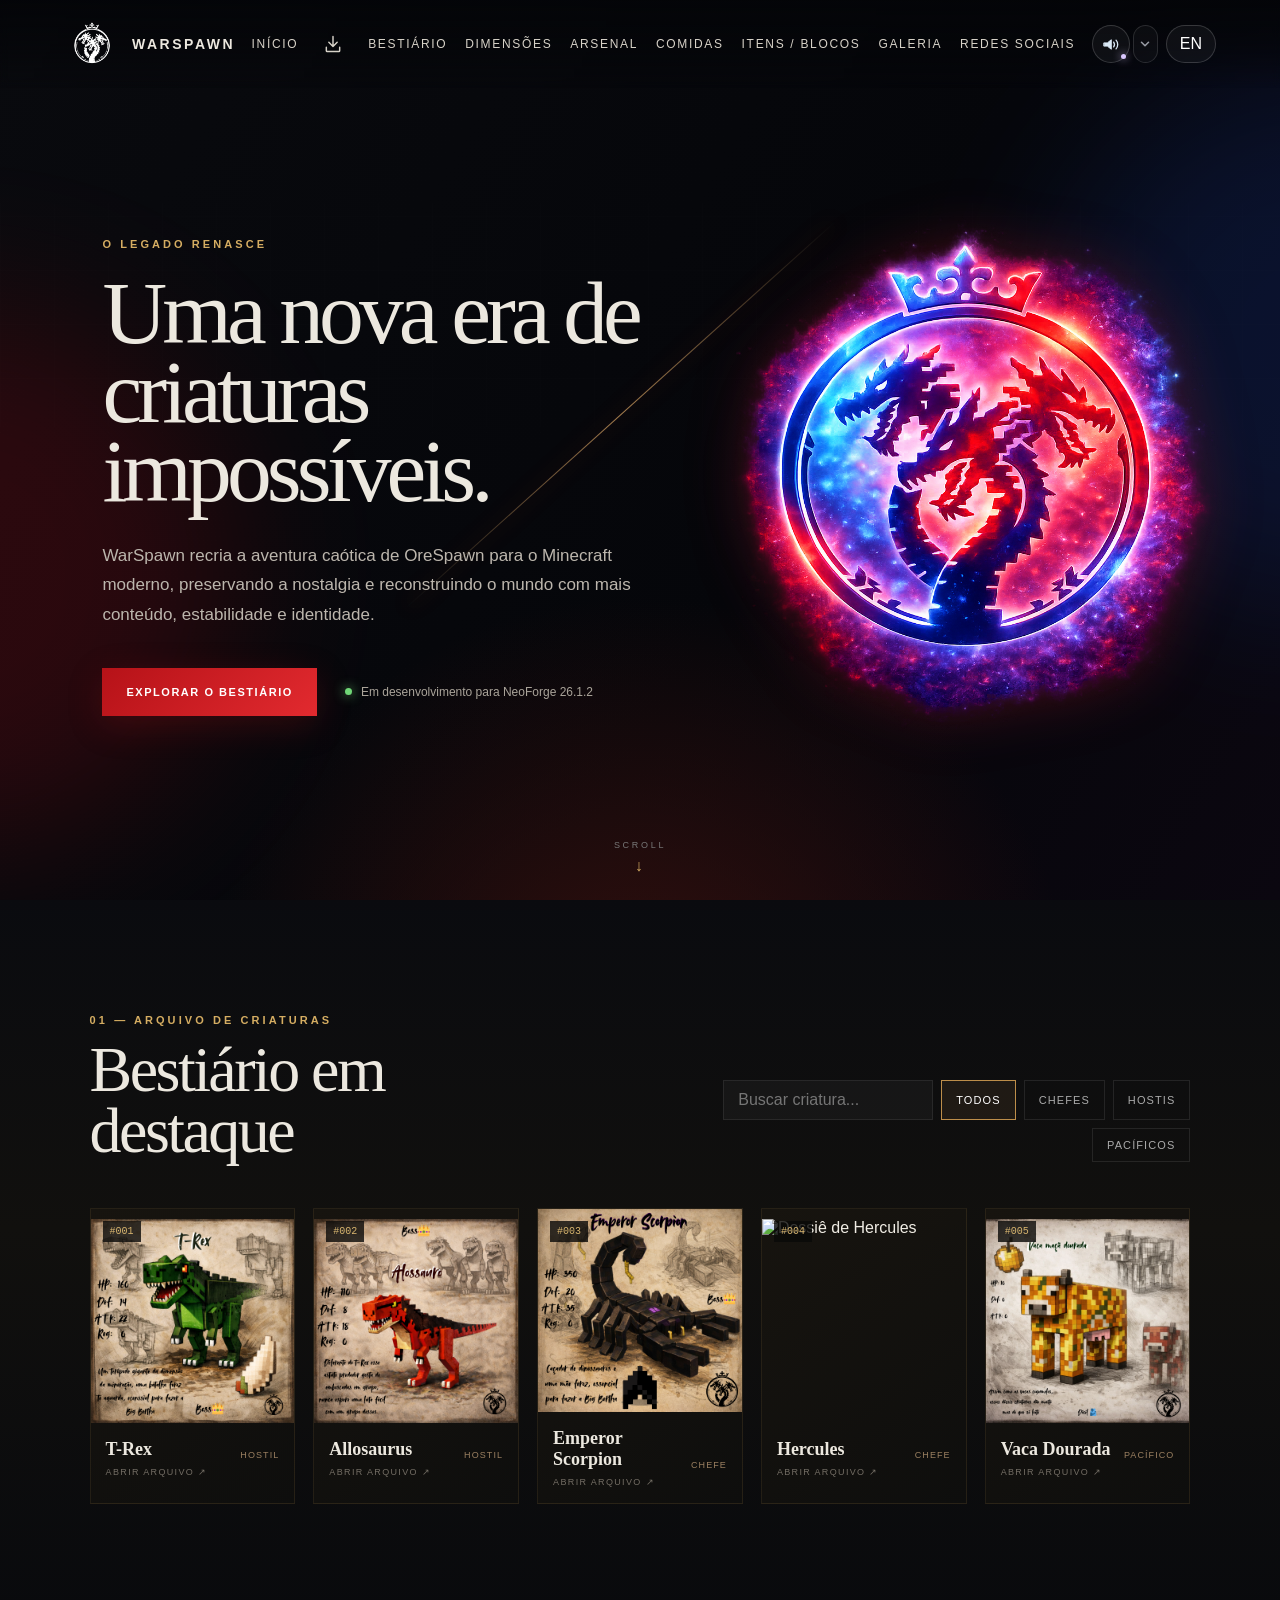
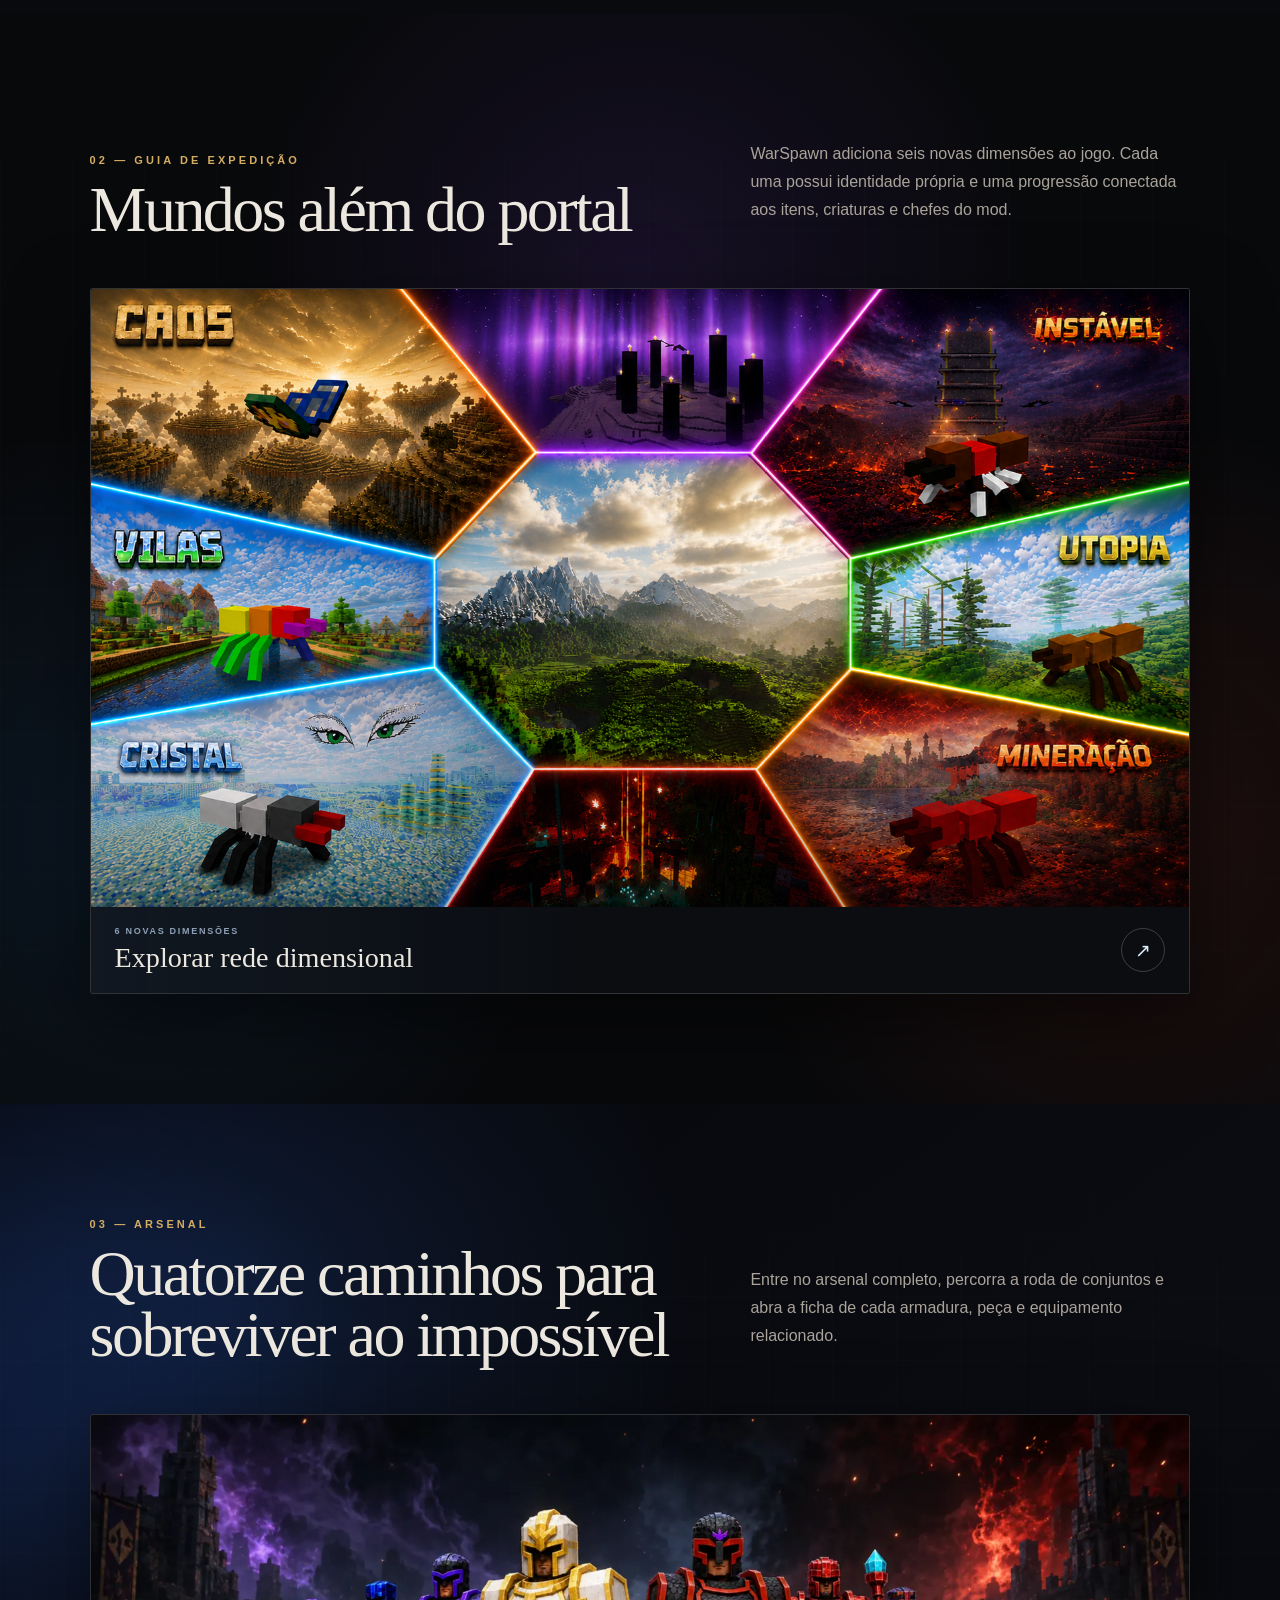
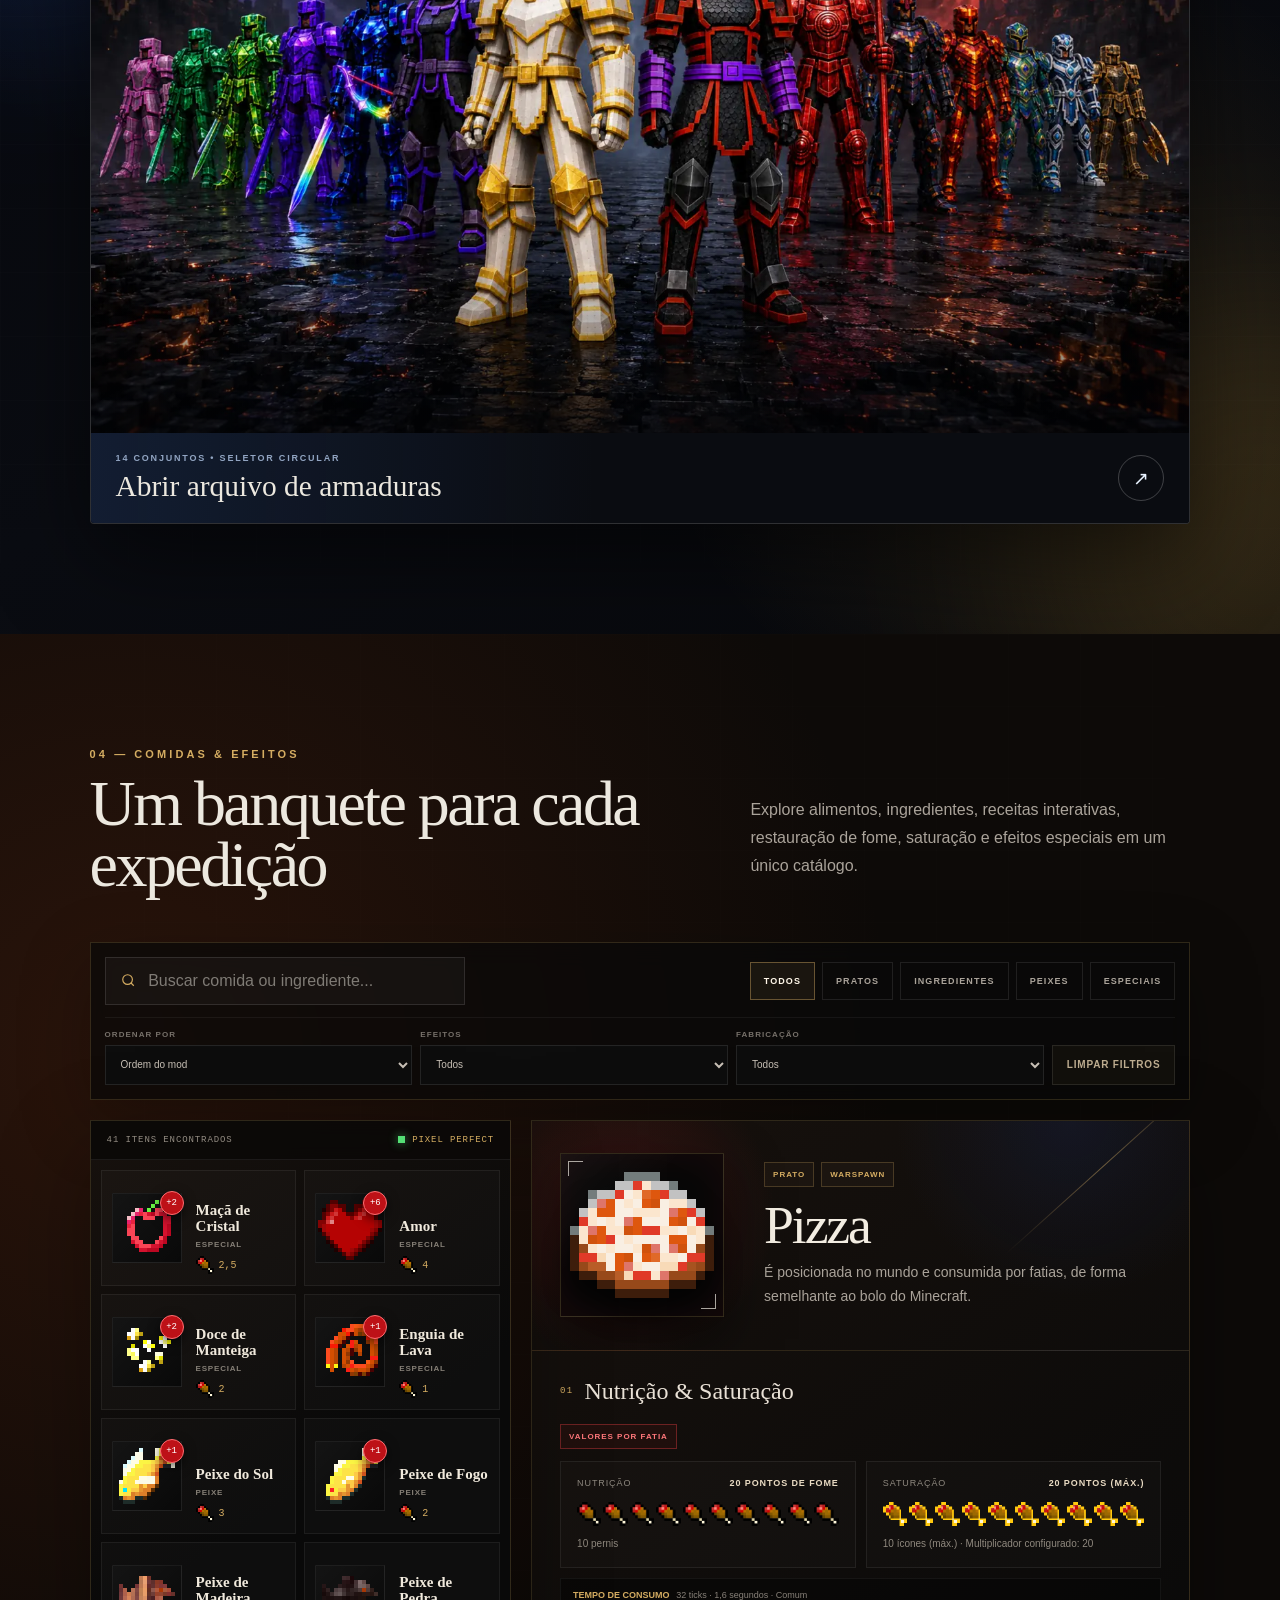
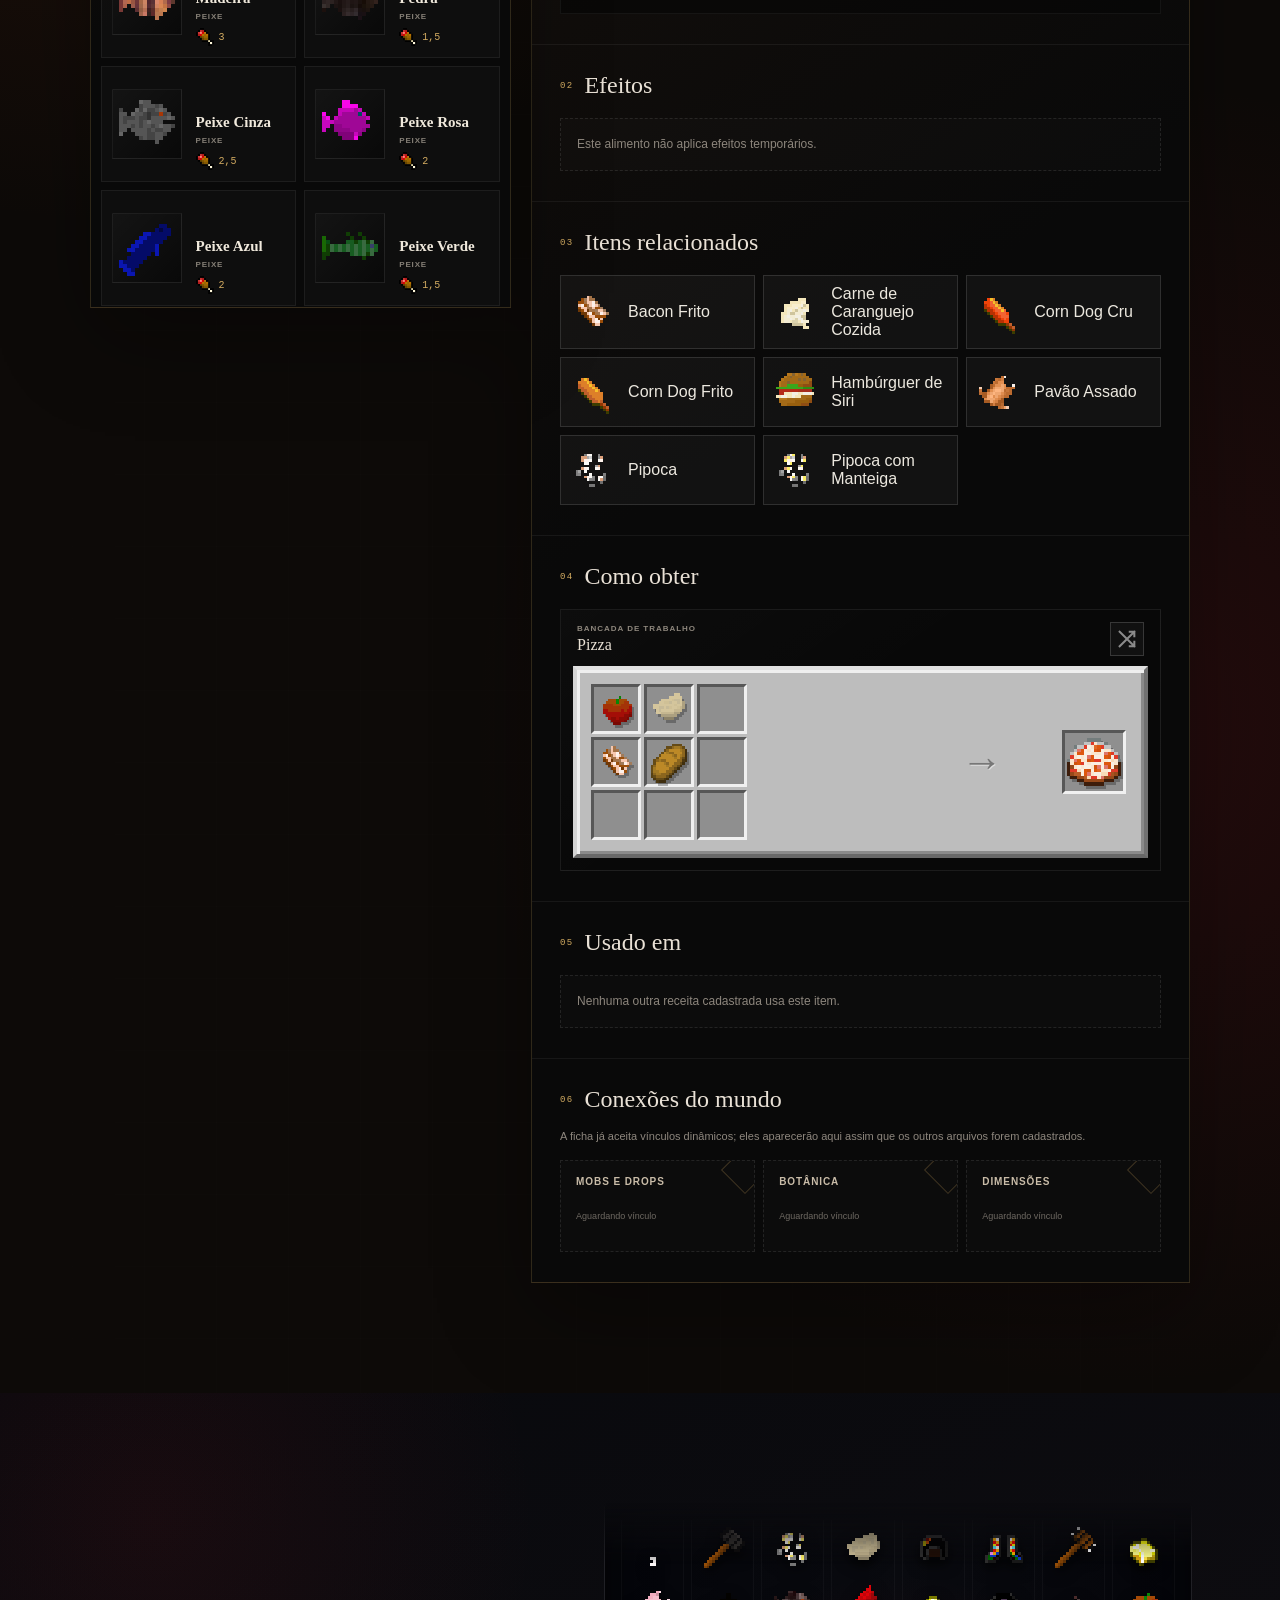
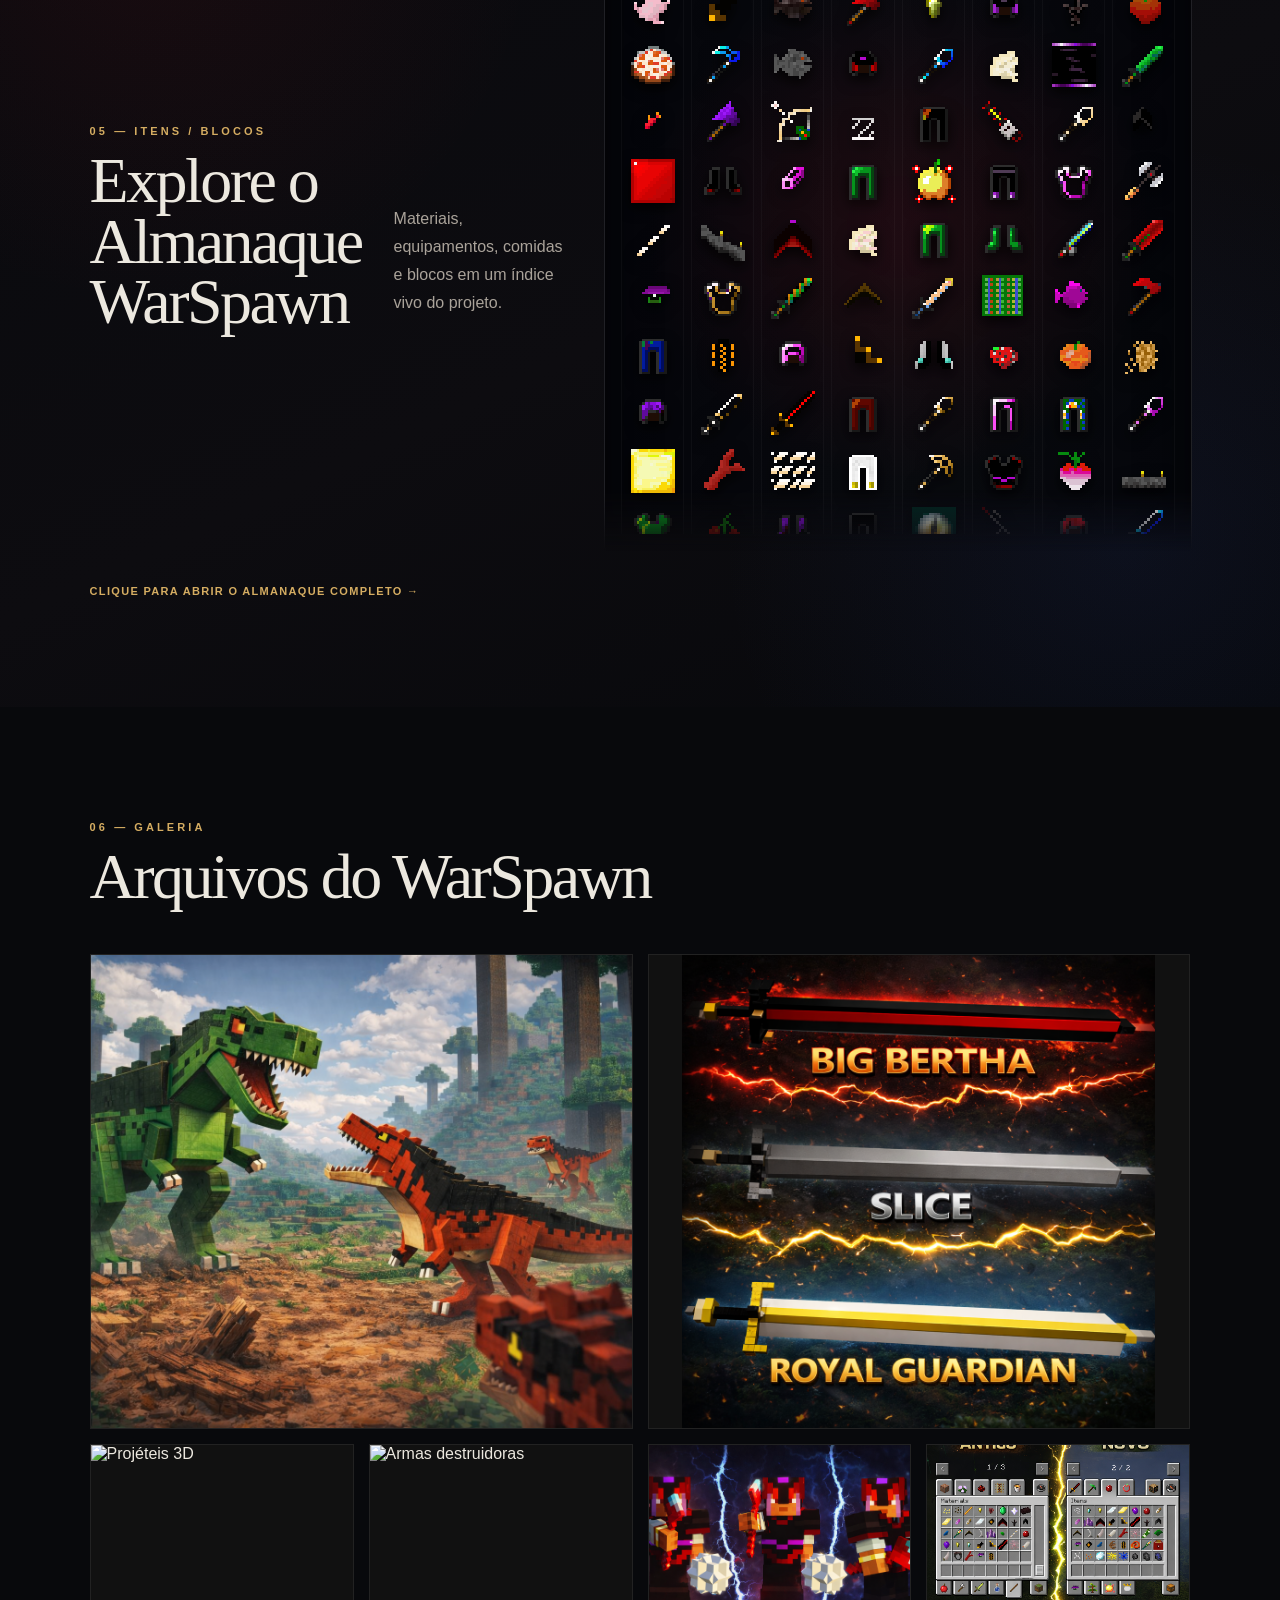
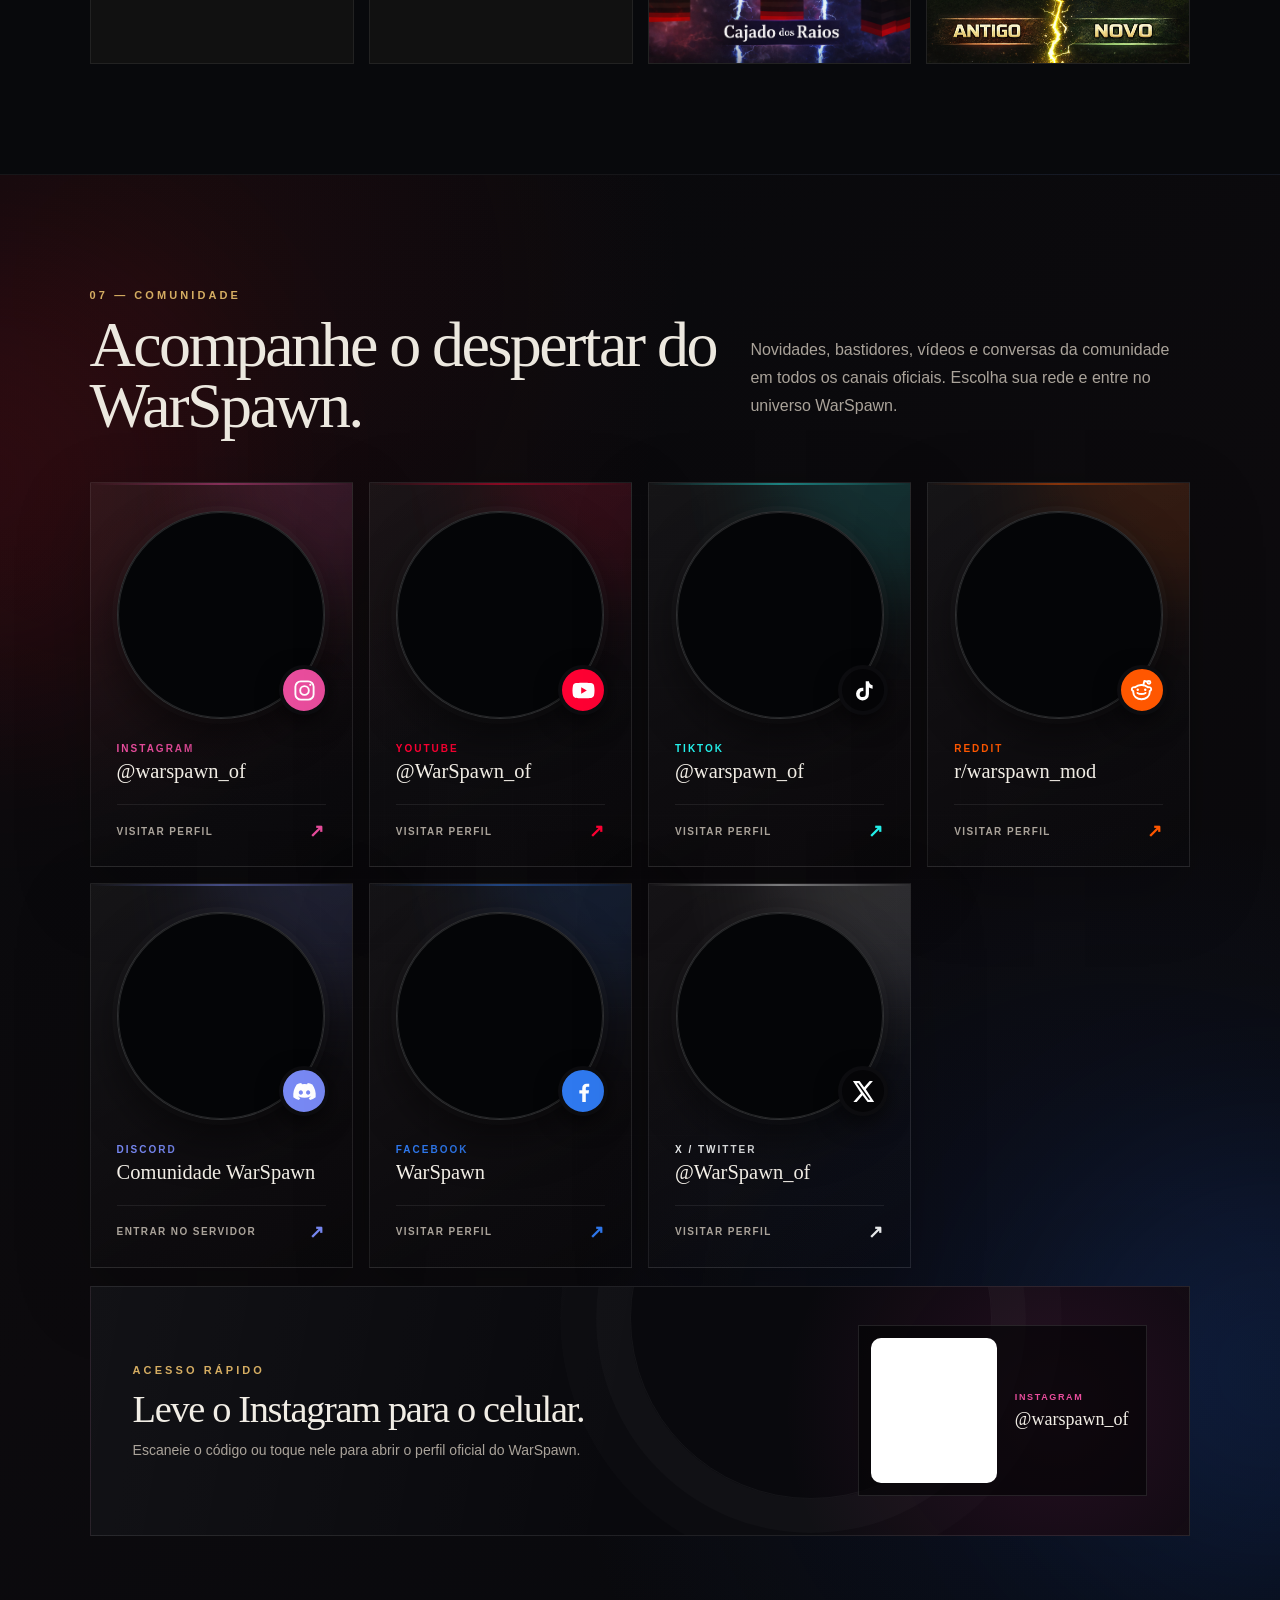
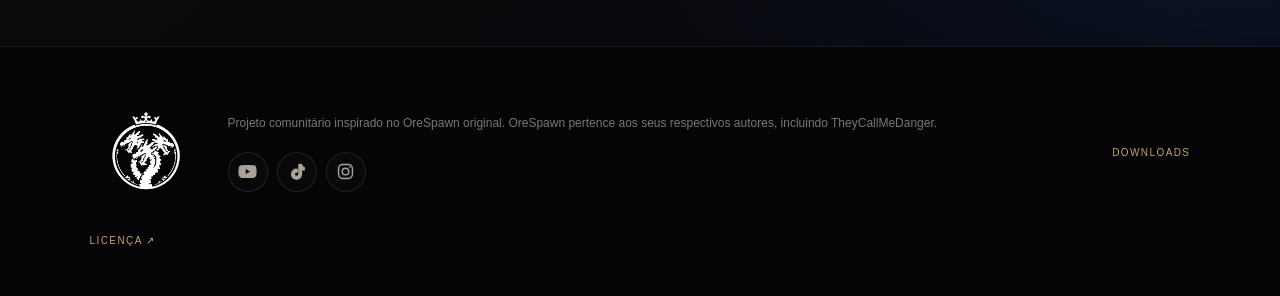
==== index.html @ b70be8d7 "Add downloads icon to the fixed site navigation" ====
<!doctype html>
<html lang="pt-BR">
  <head>
    <meta charset="utf-8" />
    <meta name="viewport" content="width=device-width, initial-scale=1" />
    <meta
      name="description"
      content="Site oficial do WarSpawn: bestiário, dimensões, arsenal, comidas, galeria, redes sociais e informações do remake comunitário de OreSpawn."
    />
    <meta name="theme-color" content="#07080b" />
    <meta name="application-name" content="WarSpawn" />
    <meta name="mobile-web-app-capable" content="yes" />
    <meta name="apple-mobile-web-app-capable" content="yes" />
    <meta name="apple-mobile-web-app-status-bar-style" content="black-translucent" />
    <meta name="msapplication-TileColor" content="#07080b" />
    <meta name="msapplication-TileImage" content="/icons/icon-144.png" />
    <meta property="og:type" content="website" />
    <meta property="og:title" content="WarSpawn — Bestiário Oficial" />
    <meta
      property="og:description"
      content="Uma nova era de criaturas impossíveis. Explore o bestiário oficial do WarSpawn."
    />
    <meta property="og:image" content="https://warspawndev.github.io/assets/emblem-cosmic.png" />
    <meta property="og:url" content="https://warspawndev.github.io/" />
    <link rel="canonical" href="https://warspawndev.github.io/" />
    <link rel="manifest" href="/site.webmanifest" />
    <link rel="icon" href="/favicon-warspawn-v2.ico" sizes="any" />
    <link rel="shortcut icon" href="/favicon-warspawn-v2.ico" type="image/x-icon" />
    <link rel="icon" href="/icons/favicon-warspawn-32-v2.png" type="image/png" sizes="32x32" />
    <link rel="icon" href="/icons/favicon-warspawn-192-v2.png" type="image/png" sizes="192x192" />
    <link rel="apple-touch-icon" href="/apple-touch-icon.png" sizes="180x180" />
    <link rel="preload" href="assets/emblem-cosmic.png" as="image" />
    <link rel="stylesheet" href="styles.css?v=20261126-download-nav" />
    <link rel="stylesheet" href="dimension-system.css?v=20260802-ui" />
    <link rel="stylesheet" href="food-system.css" />
    <link rel="stylesheet" href="armor-system.css?v=20260919-vanilla-nodes" />
    <link rel="stylesheet" href="almanac-system.css?v=20260920-home-showcase" />
    <link rel="stylesheet" href="ui-sound-system.css?v=20260819-arsenal-polish" />
    <title>WarSpawn — Bestiário Oficial</title>
  </head>
  <body>
    <header class="site-header">
      <a class="brand" href="#inicio" aria-label="WarSpawn">
        <img src="assets/emblem-white.png" alt="" width="56" height="56" />
        <span>WARSPAWN</span>
      </a>
      <nav aria-label="Navegação principal">
        <a href="#inicio" data-i18n="navHome">Início</a>
        <a class="nav-downloads" href="/downloads/" aria-label="Downloads do WarSpawn" data-i18n-aria-label="navDownloads">
          <svg viewBox="0 0 24 24" width="20" height="20" fill="none" stroke="currentColor" stroke-width="1.75" stroke-linecap="round" stroke-linejoin="round" aria-hidden="true" focusable="false">
            <path d="M12 3v12m-5-5 5 5 5-5M4 16v4a1 1 0 0 0 1 1h14a1 1 0 0 0 1-1v-4"/>
          </svg>
        </a>
        <a href="#bestiario" data-i18n="navBestiary">Bestiário</a>
        <a href="#dimensoes" data-i18n="navDimensions">Dimensões</a>
        <a href="#arsenal" data-i18n="navArsenal">Arsenal</a>
        <a href="#comidas" data-i18n="navFood">Comidas</a>
        <a href="#itens-blocos" data-i18n="navAlmanac">Itens / Blocos</a>
        <a href="#galeria" data-i18n="navGallery">Galeria</a>
        <a href="#redes" data-i18n="navSocial">Redes sociais</a>
      </nav>
      <div class="header-controls">
        <div class="audio-control" id="audio-control">
          <button
            class="sound-toggle"
            id="sound-toggle"
            type="button"
            aria-label="Desativar sons da interface"
            aria-pressed="true"
            data-sound-state="on"
            data-sound-profile="velvet"
          >
            <svg viewBox="0 0 24 24" aria-hidden="true">
              <path class="sound-speaker" d="M4 10h4l5-4v12l-5-4H4z"></path>
              <path class="sound-waves" d="M16 9c1.2 1.7 1.2 4.3 0 6M19 6.5c2.8 3 2.8 8 0 11"></path>
              <path class="sound-slash" d="M5 5l14 14"></path>
            </svg>
          </button>
          <button
            class="sound-menu-toggle"
            id="sound-menu-toggle"
            type="button"
            aria-label="Escolher perfil de áudio"
            aria-haspopup="dialog"
            aria-controls="sound-profile-menu"
            aria-expanded="false"
          >
            <svg viewBox="0 0 16 16" aria-hidden="true">
              <path d="m4 6 4 4 4-4"></path>
            </svg>
          </button>

          <section
            class="sound-profile-menu"
            id="sound-profile-menu"
            role="dialog"
            aria-labelledby="sound-profile-title"
            hidden
          >
            <header class="sound-profile-head">
              <div>
                <small id="sound-profile-kicker">ÁUDIO DA INTERFACE</small>
                <strong id="sound-profile-title">Perfil sonoro</strong>
              </div>
              <button
                class="audio-master-toggle"
                id="audio-master-toggle"
                type="button"
                aria-pressed="true"
              >
                <i aria-hidden="true"></i>
                <span id="audio-master-label">Ligado</span>
              </button>
            </header>
            <div
              class="sound-profile-list"
              id="sound-profile-list"
              role="radiogroup"
              aria-label="Perfis de áudio"
            ></div>
            <p class="sound-profile-hint" id="sound-profile-hint">
              Passe o cursor ou selecione um perfil para ouvi-lo.
            </p>
          </section>
        </div>
        <button class="lang" id="language-toggle" type="button" aria-label="Mudar idioma para inglês">
          EN
        </button>
      </div>
    </header>

    <main>
      <section id="inicio" class="hero">
        <div class="hero-orb hero-orb-red" aria-hidden="true"></div>
        <div class="hero-orb hero-orb-blue" aria-hidden="true"></div>
        <div class="hero-copy">
          <span class="eyebrow" data-i18n="eyebrow">O LEGADO RENASCE</span>
          <h1 data-i18n="title">Uma nova era de criaturas impossíveis.</h1>
          <p data-i18n="intro">
            WarSpawn recria a aventura caótica de OreSpawn para o Minecraft moderno,
            preservando a nostalgia e reconstruindo o mundo com mais conteúdo,
            estabilidade e identidade.
          </p>
          <div class="hero-actions">
            <a class="button primary" href="#bestiario" data-i18n="explore">
              Explorar o bestiário
            </a>
            <span class="status"><i aria-hidden="true"></i><span data-i18n="progress">Em desenvolvimento para NeoForge 26.1.2</span></span>
          </div>
        </div>
        <div class="hero-mark">
          <img src="assets/emblem-cosmic.png" alt="Símbolo WarSpawn com três dragões" fetchpriority="high" />
        </div>
        <a class="scroll-cue" href="#bestiario" aria-label="Rolar para o bestiário">
          SCROLL <span aria-hidden="true">↓</span>
        </a>
      </section>

      <section id="bestiario" class="section bestiary-section">
        <div class="section-head">
          <div>
            <span class="kicker" data-i18n="bestiaryKicker">01 — ARQUIVO DE CRIATURAS</span>
            <h2 data-i18n="featured">Bestiário em destaque</h2>
          </div>
          <div class="filters" aria-label="Filtros do bestiário">
            <input
              id="mob-search"
              type="search"
              autocomplete="off"
              placeholder="Buscar criatura..."
              aria-label="Buscar criatura"
            />
            <button class="active" type="button" data-filter="all" data-i18n="all">Todos</button>
            <button type="button" data-filter="boss" data-i18n="boss">Chefes</button>
            <button type="button" data-filter="hostile" data-i18n="hostile">Hostis</button>
            <button type="button" data-filter="peaceful" data-i18n="peaceful">Pacíficos</button>
          </div>
        </div>
        <div class="bestiary-grid" id="bestiary-grid" aria-live="polite"></div>
        <p class="no-results" id="no-results" hidden data-i18n="noResults">
          Nenhuma criatura encontrada.
        </p>
      </section>

      <section id="dimensoes" class="section dimension-section">
        <div class="section-head narrow">
          <div>
            <span class="kicker" data-i18n="dimensionsKicker">02 — GUIA DE EXPEDIÇÃO</span>
            <h2 data-i18n="dimensions">Mundos além do portal</h2>
          </div>
          <p data-i18n="dimensionsLead">
            WarSpawn adiciona seis novas dimensões ao jogo. Cada uma possui identidade
            própria e uma progressão conectada aos itens, criaturas e chefes do mod.
          </p>
        </div>
        <button
          class="dimension-showcase"
          id="dimension-explorer-open"
          type="button"
          aria-haspopup="dialog"
          aria-controls="dimension-explorer"
        >
          <span class="dimension-showcase-media">
            <img
              src="assets/dimensions/dimensions-overview.webp"
              alt="As seis dimensões do WarSpawn ao redor do Overworld, Nether e The End"
              loading="lazy"
              decoding="async"
            />
            <span class="dimension-showcase-sheen" aria-hidden="true"></span>
          </span>
          <span class="dimension-showcase-footer">
            <span>
              <small data-dimension-i18n="showcaseEyebrow">6 DIMENSÕES DO WARSPAWN</small>
              <strong data-dimension-i18n="showcaseAction">Abrir mapa dimensional</strong>
            </span>
            <i aria-hidden="true">↗</i>
          </span>
        </button>
      </section>

      <section id="arsenal" class="section armor-section" aria-labelledby="arsenal-section-title">
        <div class="armor-section-glow armor-section-glow-blue" aria-hidden="true"></div>
        <div class="armor-section-glow armor-section-glow-gold" aria-hidden="true"></div>
        <div class="section-head narrow armor-section-head">
          <div>
            <span class="kicker" data-i18n="arsenalKicker">03 — ARSENAL</span>
            <h2 id="arsenal-section-title" data-i18n="arsenal">Quatorze caminhos para sobreviver ao impossível</h2>
          </div>
          <p data-i18n="arsenalText">
            Entre no arsenal completo, percorra a roda de conjuntos e abra a ficha de cada
            armadura, peça e equipamento relacionado.
          </p>
        </div>

        <button
          class="armor-showcase"
          id="armor-explorer-open"
          type="button"
          aria-haspopup="dialog"
          aria-controls="armor-explorer"
        >
          <span class="armor-showcase-media">
            <img
              src="assets/armors/portal/all-armor.webp"
              alt="As quatorze armaduras do WarSpawn reunidas"
              data-i18n-alt="armorShowcaseAlt"
              loading="lazy"
              decoding="async"
            />
            <span class="armor-showcase-vignette" aria-hidden="true"></span>
          </span>
          <span class="armor-showcase-footer">
            <span>
              <small data-i18n="armorShowcaseEyebrow">14 CONJUNTOS • SELETOR CIRCULAR</small>
              <strong data-i18n="armorShowcaseAction">Abrir arquivo de armaduras</strong>
            </span>
            <i aria-hidden="true">↗</i>
          </span>
        </button>
      </section>

      <section id="comidas" class="section food-section">
        <div class="section-head narrow">
          <div>
            <span class="kicker" data-i18n="foodKicker">04 — COMIDAS &amp; EFEITOS</span>
            <h2 data-i18n="foods">Um banquete para cada expedição</h2>
          </div>
          <p data-i18n="foodsLead">
            Explore alimentos, ingredientes, receitas interativas, restauração de
            fome, saturação e efeitos especiais em um único catálogo.
          </p>
        </div>

        <div class="food-toolbar" role="search">
          <div class="food-toolbar-primary">
            <label class="food-search">
              <span class="visually-hidden" data-food-label="searchLabel">
                Buscar no catálogo de comidas
              </span>
              <svg viewBox="0 0 24 24" aria-hidden="true">
                <circle cx="11" cy="11" r="7"></circle>
                <path d="m20 20-4-4"></path>
              </svg>
              <input
                id="food-search"
                type="search"
                autocomplete="off"
                placeholder="Buscar comida ou ingrediente..."
                aria-label="Buscar no catálogo de comidas"
              />
            </label>
            <div class="food-filters" aria-label="Categorias do catálogo de comidas">
              <button class="active" type="button" data-food-filter="all" aria-pressed="true">
                Todos
              </button>
              <button type="button" data-food-filter="meals" aria-pressed="false">
                Pratos
              </button>
              <button type="button" data-food-filter="ingredients" aria-pressed="false">
                Ingredientes
              </button>
              <button type="button" data-food-filter="fish" aria-pressed="false">
                Peixes
              </button>
              <button type="button" data-food-filter="special" aria-pressed="false">
                Especiais
              </button>
            </div>
          </div>

          <div
            class="food-filter-controls"
            id="food-filter-controls"
            aria-label="Filtros avançados do catálogo"
          >
            <label class="food-filter-field">
              <span data-food-label="sortLabel">Ordenar por</span>
              <select id="food-sort">
                <option value="creative" data-food-label="sortCreative">Ordem do mod</option>
                <option value="nutrition-desc" data-food-label="sortNutritionDesc">
                  Nutrição: maior → menor
                </option>
                <option value="nutrition-asc" data-food-label="sortNutritionAsc">
                  Nutrição: menor → maior
                </option>
                <option value="saturation-desc" data-food-label="sortSaturationDesc">
                  Saturação: maior → menor
                </option>
                <option value="saturation-asc" data-food-label="sortSaturationAsc">
                  Saturação: menor → maior
                </option>
              </select>
            </label>

            <label class="food-filter-field">
              <span data-food-label="effectFilterLabel">Efeitos</span>
              <select id="food-effect-filter">
                <option value="all" data-food-label="effectAll">Todos</option>
                <option value="with" data-food-label="effectWith">Com efeitos</option>
                <option value="without" data-food-label="effectWithout">Sem efeitos</option>
              </select>
            </label>

            <label class="food-filter-field">
              <span data-food-label="craftFilterLabel">Fabricação</span>
              <select id="food-craft-filter">
                <option value="all" data-food-label="craftAll">Todos</option>
                <option value="craftable" data-food-label="craftable">Fabricáveis</option>
                <option value="not-craftable" data-food-label="notCraftable">
                  Não fabricáveis
                </option>
              </select>
            </label>

            <button
              class="food-filter-reset"
              id="food-filter-reset"
              type="button"
              data-food-label="clearFilters"
            >
              Limpar filtros
            </button>
          </div>
        </div>

        <div class="food-workspace">
          <aside class="food-browser" aria-label="Catálogo de itens">
            <div class="food-browser-head">
              <span id="food-count">0 itens encontrados</span>
              <span class="pixel-quality-note">
                <i aria-hidden="true"></i>
                PIXEL PERFECT
              </span>
            </div>
            <div class="food-catalog" id="food-catalog" aria-live="polite"></div>
            <p class="food-no-results" id="food-no-results" hidden>
              Nenhum item corresponde à busca.
            </p>
          </aside>

          <article
            class="food-dossier"
            id="food-detail"
            tabindex="-1"
            aria-live="polite"
            aria-label="Ficha do item selecionado"
          ></article>
        </div>
      </section>

      <section id="itens-blocos" class="section almanac-home-section" aria-labelledby="almanac-home-title">
        <div class="section-head narrow">
          <div>
            <span class="kicker" data-almanac-copy="homeKicker">05 — ITENS / BLOCOS</span>
            <h2 id="almanac-home-title" data-almanac-copy="homeTitle">Explore o Almanaque WarSpawn</h2>
          </div>
          <p data-almanac-copy="homeLead">Materiais, equipamentos, comidas e blocos em um índice vivo do projeto.</p>
        </div>
        <a class="hero-almanac-showcase" id="hero-almanac-showcase" href="#itens-blocos" aria-label="Abrir o Almanaque de Itens e Blocos"></a>
        <span class="almanac-home-cta" data-almanac-copy="homeCta">Clique para abrir o Almanaque completo →</span>
      </section>

      <section id="almanac-explorer" class="almanac-explorer" role="dialog" aria-modal="true" aria-labelledby="almanac-title" hidden>
        <div class="almanac-explorer-shell">
        <button class="almanac-explorer-close" type="button" data-almanac-explorer-close aria-label="Fechar Almanaque">×</button>
        <div class="section-head narrow">
          <div>
            <span class="kicker" data-almanac-copy="kicker">05 — ITENS / BLOCOS</span>
            <h2 id="almanac-title" data-almanac-copy="title">Almanaque geral do WarSpawn</h2>
          </div>
          <p data-almanac-copy="lead">
            Explore equipamentos, materiais, comidas, componentes e blocos conhecidos pelo projeto em um único índice.
          </p>
        </div>

        <div class="almanac-toolbar" role="search" aria-label="Filtros do Almanaque">
          <label class="almanac-field">
            <span data-almanac-copy="searchLabel">Pesquisar</span>
            <input id="almanac-search" type="search" autocomplete="off" placeholder="Buscar por nome, ID, família ou tag..." />
          </label>
          <label class="almanac-field">
            <span data-almanac-copy="typeLabel">Tipo</span>
            <select id="almanac-type">
              <option value="all">Todos</option>
              <option value="item">Itens</option>
              <option value="block">Blocos</option>
            </select>
          </label>
          <label class="almanac-field">
            <span data-almanac-copy="familyLabel">Família</span>
            <select id="almanac-family"><option value="all">Todas as famílias</option></select>
          </label>
          <label class="almanac-field">
            <span data-almanac-copy="statusLabel">Status</span>
            <select id="almanac-status">
              <option value="all">Todos</option>
              <option value="complete">Completo</option>
              <option value="partial">Parcial</option>
              <option value="undocumented">Sem documentação</option>
            </select>
          </label>
          <label class="almanac-field">
            <span data-almanac-copy="sortLabel">Ordenar</span>
            <select id="almanac-sort">
              <option value="family">Padrão / Famílias</option>
              <option value="az">A–Z</option>
              <option value="za">Z–A</option>
              <option value="complete">Completos primeiro</option>
              <option value="pending">Pendentes primeiro</option>
            </select>
          </label>
        </div>

        <div class="almanac-summary">
          <span id="almanac-count">0 entradas</span>
          <div class="almanac-legend" aria-label="Legenda do status de documentação">
            <span data-status="complete"><i aria-hidden="true"></i><b data-almanac-copy="legendComplete">Menu e receita</b></span>
            <span data-status="partial"><i aria-hidden="true"></i><b data-almanac-copy="legendPartial">Documentação parcial</b></span>
            <span data-status="undocumented"><i aria-hidden="true"></i><b data-almanac-copy="legendUndocumented">Ainda não documentado</b></span>
          </div>
        </div>
        <div class="almanac-grid" id="almanac-grid" aria-live="polite"></div>
        <p class="almanac-empty" id="almanac-empty" hidden></p>
        </div>
      </section>

      <section id="galeria" class="section gallery-section">
        <div class="section-head">
          <div>
            <span class="kicker" data-i18n="galleryKicker">06 — GALERIA</span>
            <h2 data-i18n="gallery">Arquivos do WarSpawn</h2>
          </div>
        </div>
        <div class="gallery">
          <figure class="gallery-1">
            <img src="assets/battle-dinosaurs.png" alt="T-Rex vs Allosaurus" loading="lazy" decoding="async" />
            <figcaption>T-Rex vs Allosaurus</figcaption>
          </figure>
          <figure class="gallery-2">
            <img src="assets/projectiles.png" alt="Projéteis 3D" loading="lazy" decoding="async" />
            <figcaption data-i18n="galleryProjectiles">Projéteis 3D</figcaption>
          </figure>
          <figure class="gallery-3">
            <img src="assets/destructive-weapons.png" alt="Armas destruidoras" loading="lazy" decoding="async" />
            <figcaption data-i18n="galleryWeapons">Armas destruidoras</figcaption>
          </figure>
          <figure class="gallery-4">
            <img src="assets/thunder-staff.png" alt="Cajado de Raios" loading="lazy" decoding="async" />
            <figcaption data-i18n="galleryStaff">Cajado de Raios</figcaption>
          </figure>
          <figure class="gallery-5">
            <img src="assets/legacy-new.png" alt="Antigo e novo" loading="lazy" decoding="async" />
            <figcaption data-i18n="galleryLegacy">Antigo e novo</figcaption>
          </figure>
          <figure class="gallery-swords">
            <img
              src="assets/swords.png"
              alt="Big Bertha, Slice e Royal Guardian Sword"
              loading="lazy"
              decoding="async"
            />
            <figcaption data-i18n="gallerySwords">Big Bertha, Slice e Royal Guardian</figcaption>
          </figure>
        </div>
      </section>

      <section id="redes" class="section social-section" aria-labelledby="social-title">
        <div class="social-glow social-glow-red" aria-hidden="true"></div>
        <div class="social-glow social-glow-blue" aria-hidden="true"></div>

        <div class="section-head narrow social-head">
          <div>
            <span class="kicker" data-i18n="socialKicker">07 — COMUNIDADE</span>
            <h2 id="social-title" data-i18n="socialTitle">Acompanhe o despertar do WarSpawn.</h2>
          </div>
          <p data-i18n="socialLead">
            Novidades, bastidores, vídeos e conversas da comunidade em todos os
            canais oficiais. Escolha sua rede e entre no universo WarSpawn.
          </p>
        </div>

        <div class="social-grid">
          <a
            class="social-card social-instagram"
            href="https://www.instagram.com/warspawn_of?utm_source=ig_web_button_share_sheet&amp;igsh=ZDNlZDc0MzIxNw=="
            target="_blank"
            rel="noopener noreferrer"
            data-i18n-aria-label="openInstagram"
            aria-label="Abrir o perfil do WarSpawn no Instagram"
          >
            <span class="social-card-top">
              <span class="social-avatar">
                <img
                  src="assets/social/profile-instagram.webp"
                  alt="Emblema do WarSpawn no Instagram"
                  loading="lazy"
                  decoding="async"
                />
              </span>
              <span class="social-platform-mark" aria-hidden="true">
                <svg viewBox="0 0 24 24">
                  <rect x="3.25" y="3.25" width="17.5" height="17.5" rx="5.2"></rect>
                  <circle cx="12" cy="12" r="4.15"></circle>
                  <circle class="solid" cx="17.55" cy="6.55" r="1.05"></circle>
                </svg>
              </span>
            </span>
            <span class="social-card-copy">
              <small>Instagram</small>
              <strong>@warspawn_of</strong>
              <span class="social-cta"><span data-i18n="socialOpen">Visitar perfil</span><i aria-hidden="true">↗</i></span>
            </span>
          </a>

          <a
            class="social-card social-youtube"
            href="https://www.youtube.com/@WarSpawn_of"
            target="_blank"
            rel="noopener noreferrer"
            data-i18n-aria-label="openYouTube"
            aria-label="Abrir o canal do WarSpawn no YouTube"
          >
            <span class="social-card-top">
              <span class="social-avatar">
                <img
                  src="assets/social/profile-youtube.webp"
                  alt="Emblema do WarSpawn no YouTube"
                  loading="lazy"
                  decoding="async"
                />
              </span>
              <span class="social-platform-mark" aria-hidden="true">
                <svg viewBox="0 0 24 24">
                  <path class="solid" d="M22.1 7.1a2.8 2.8 0 0 0-2-2C18.3 4.6 12 4.6 12 4.6s-6.3 0-8.1.5a2.8 2.8 0 0 0-2 2A29 29 0 0 0 1.4 12a29 29 0 0 0 .5 4.9 2.8 2.8 0 0 0 2 2c1.8.5 8.1.5 8.1.5s6.3 0 8.1-.5a2.8 2.8 0 0 0 2-2 29 29 0 0 0 .5-4.9 29 29 0 0 0-.5-4.9Z"></path>
                  <path class="cutout" d="m9.8 15.2 5.4-3.2-5.4-3.2Z"></path>
                </svg>
              </span>
            </span>
            <span class="social-card-copy">
              <small>YouTube</small>
              <strong>@WarSpawn_of</strong>
              <span class="social-cta"><span data-i18n="socialOpen">Visitar perfil</span><i aria-hidden="true">↗</i></span>
            </span>
          </a>

          <a
            class="social-card social-tiktok"
            href="https://www.tiktok.com/@warspawn_of?is_from_webapp=1&amp;sender_device=pc"
            target="_blank"
            rel="noopener noreferrer"
            data-i18n-aria-label="openTikTok"
            aria-label="Abrir o perfil do WarSpawn no TikTok"
          >
            <span class="social-card-top">
              <span class="social-avatar">
                <img
                  src="assets/social/profile-tiktok.webp"
                  alt="Emblema do WarSpawn no TikTok"
                  loading="lazy"
                  decoding="async"
                />
              </span>
              <span class="social-platform-mark" aria-hidden="true">
                <svg viewBox="0 0 24 24">
                  <path class="solid" d="M15.1 3h3.1c.2 2.1 1.4 3.5 3.5 4v3.2a8.6 8.6 0 0 1-3.5-1v6.2a6.2 6.2 0 1 1-5.4-6.1v3.3a2.9 2.9 0 1 0 2.3 2.8Z"></path>
                </svg>
              </span>
            </span>
            <span class="social-card-copy">
              <small>TikTok</small>
              <strong>@warspawn_of</strong>
              <span class="social-cta"><span data-i18n="socialOpen">Visitar perfil</span><i aria-hidden="true">↗</i></span>
            </span>
          </a>

          <a
            class="social-card social-reddit"
            href="https://www.reddit.com/r/warspawn_mod/"
            target="_blank"
            rel="noopener noreferrer"
            data-i18n-aria-label="openReddit"
            aria-label="Abrir a comunidade do WarSpawn no Reddit"
          >
            <span class="social-card-top">
              <span class="social-avatar">
                <img
                  src="assets/social/profile-reddit.webp"
                  alt="Emblema do WarSpawn no Reddit"
                  loading="lazy"
                  decoding="async"
                />
              </span>
              <span class="social-platform-mark" aria-hidden="true">
                <svg viewBox="0 0 24 24">
                  <path d="M8.1 14.3c1 .7 2.3 1.1 3.9 1.1s2.9-.4 3.9-1.1"></path>
                  <circle class="solid" cx="8.4" cy="11.3" r="1.15"></circle>
                  <circle class="solid" cx="15.6" cy="11.3" r="1.15"></circle>
                  <path d="M5.8 8.9A8.9 8.9 0 0 1 12 6.7a8.9 8.9 0 0 1 6.2 2.2c1.7-.5 3.1.4 3.1 1.8 0 .9-.6 1.6-1.5 2 .1.3.1.6.1.9 0 3.8-3.5 6.8-7.9 6.8s-7.9-3-7.9-6.8c0-.3 0-.6.1-.9-.9-.4-1.5-1.1-1.5-2 0-1.4 1.4-2.3 3.1-1.8Z"></path>
                  <path d="m13.7 6.9 1-4 3.2.7"></path>
                  <circle cx="19.1" cy="4.1" r="1.4"></circle>
                </svg>
              </span>
            </span>
            <span class="social-card-copy">
              <small>Reddit</small>
              <strong>r/warspawn_mod</strong>
              <span class="social-cta"><span data-i18n="socialOpen">Visitar perfil</span><i aria-hidden="true">↗</i></span>
            </span>
          </a>

          <a
            class="social-card social-discord"
            href="https://discord.gg/WtS4eBtcY"
            target="_blank"
            rel="noopener noreferrer"
            data-i18n-aria-label="openDiscord"
            aria-label="Entrar no servidor do WarSpawn no Discord"
          >
            <span class="social-card-top">
              <span class="social-avatar">
                <img
                  src="assets/social/profile-discord.webp"
                  alt="Emblema do WarSpawn no Discord"
                  loading="lazy"
                  decoding="async"
                />
              </span>
              <span class="social-platform-mark" aria-hidden="true">
                <svg viewBox="0 0 24 24">
                  <path class="solid" d="M19.5 5.3a18 18 0 0 0-4.4-1.4l-.6 1.2a16.2 16.2 0 0 0-5 0l-.6-1.2a18 18 0 0 0-4.4 1.4C1.7 9.4.9 13.4 1.3 17.4a18.1 18.1 0 0 0 5.4 2.7l1.3-1.8c-.7-.3-1.4-.7-2-1.2l.5-.4a12.8 12.8 0 0 0 11 0l.5.4c-.6.5-1.3.9-2 1.2l1.3 1.8a18.1 18.1 0 0 0 5.4-2.7c.5-4.7-.8-8.7-3.2-12.1Zm-11 9.8c-1.1 0-2-1-2-2.2 0-1.2.9-2.2 2-2.2s2 1 2 2.2c0 1.2-.9 2.2-2 2.2Zm7 0c-1.1 0-2-1-2-2.2 0-1.2.9-2.2 2-2.2s2 1 2 2.2c0 1.2-.9 2.2-2 2.2Z"></path>
                </svg>
              </span>
            </span>
            <span class="social-card-copy">
              <small>Discord</small>
              <strong data-i18n="socialDiscordCommunity">Comunidade WarSpawn</strong>
              <span class="social-cta"><span data-i18n="socialJoin">Entrar no servidor</span><i aria-hidden="true">↗</i></span>
            </span>
          </a>

          <a
            class="social-card social-facebook"
            href="https://www.facebook.com/profile.php?id=61588615704535"
            target="_blank"
            rel="noopener noreferrer"
            data-i18n-aria-label="openFacebook"
            aria-label="Abrir a página do WarSpawn no Facebook"
          >
            <span class="social-card-top">
              <span class="social-avatar">
                <img
                  src="assets/social/profile-facebook.webp"
                  alt="Emblema do WarSpawn no Facebook"
                  loading="lazy"
                  decoding="async"
                />
              </span>
              <span class="social-platform-mark" aria-hidden="true">
                <svg viewBox="0 0 24 24">
                  <path class="solid" d="M14.2 22v-8h2.7l.4-3.1h-3.1v-2c0-.9.3-1.5 1.6-1.5h1.7V4.6c-.3 0-1.3-.1-2.5-.1-2.5 0-4.2 1.5-4.2 4.3v2.1H8V14h2.8v8Z"></path>
                </svg>
              </span>
            </span>
            <span class="social-card-copy">
              <small>Facebook</small>
              <strong>WarSpawn</strong>
              <span class="social-cta"><span data-i18n="socialOpen">Visitar perfil</span><i aria-hidden="true">↗</i></span>
            </span>
          </a>

          <a
            class="social-card social-x"
            href="https://x.com/WarSpawn_of"
            target="_blank"
            rel="noopener noreferrer"
            data-i18n-aria-label="openX"
            aria-label="Abrir o perfil do WarSpawn no X"
          >
            <span class="social-card-top">
              <span class="social-avatar">
                <img
                  src="assets/social/profile-x.webp"
                  alt="Emblema do WarSpawn no X"
                  loading="lazy"
                  decoding="async"
                />
              </span>
              <span class="social-platform-mark" aria-hidden="true">
                <svg viewBox="0 0 24 24">
                  <path class="solid" d="M18.9 2H22l-6.8 7.8L23.2 22h-6.3L12 15.6 6.4 22H3.2l7.3-8.4L2.8 2h6.4l4.4 5.8Zm-1.1 17.9h1.7L8.2 4H6.4Z"></path>
                </svg>
              </span>
            </span>
            <span class="social-card-copy">
              <small>X / Twitter</small>
              <strong>@WarSpawn_of</strong>
              <span class="social-cta"><span data-i18n="socialOpen">Visitar perfil</span><i aria-hidden="true">↗</i></span>
            </span>
          </a>
        </div>

        <aside class="social-qr" aria-labelledby="social-qr-title">
          <div class="social-qr-copy">
            <span class="kicker" data-i18n="socialQrKicker">ACESSO RÁPIDO</span>
            <h3 id="social-qr-title" data-i18n="socialQrTitle">Leve o Instagram para o celular.</h3>
            <p data-i18n="socialQrText">
              Escaneie o código ou toque nele para abrir o perfil oficial do WarSpawn.
            </p>
          </div>
          <a
            class="social-qr-link"
            href="https://www.instagram.com/warspawn_of?utm_source=ig_web_button_share_sheet&amp;igsh=ZDNlZDc0MzIxNw=="
            target="_blank"
            rel="noopener noreferrer"
            data-i18n-aria-label="openInstagramQr"
            aria-label="Abrir o Instagram do WarSpawn pelo QR code"
          >
            <img
              src="assets/social/instagram-qr.png"
              alt="QR code para o Instagram @warspawn_of"
              loading="lazy"
              decoding="async"
            />
            <span>
              <small>INSTAGRAM</small>
              <strong>@warspawn_of</strong>
            </span>
          </a>
        </aside>
      </section>
    </main>

    <section class="almanac-detail" id="almanac-detail" role="dialog" aria-modal="true" aria-label="Ficha do Almanaque" hidden>
      <div class="almanac-detail-shell">
        <button class="almanac-detail-back" type="button" data-almanac-back aria-label="Voltar">← <span>VOLTAR</span></button>
        <button class="almanac-detail-close" type="button" data-almanac-close aria-label="Fechar ficha">×</button>
        <article class="almanac-detail-content" id="almanac-detail-content"></article>
      </div>
    </section>

    <footer>
      <img class="footer-mark" src="assets/emblem-white.png" alt="" width="112" height="112" loading="lazy" />
      <div class="footer-copy">
        <p data-i18n="footer">
          Projeto comunitário inspirado no OreSpawn original. OreSpawn pertence aos
          seus respectivos autores, incluindo TheyCallMeDanger.
        </p>
        <div
          class="footer-socials"
          role="group"
          data-i18n-aria-label="footerSocialsLabel"
          aria-label="Principais redes sociais do WarSpawn"
        >
          <a
            href="https://www.youtube.com/@WarSpawn_of"
            target="_blank"
            rel="noopener noreferrer"
            data-i18n-aria-label="openYouTube"
            aria-label="Abrir o canal do WarSpawn no YouTube"
          >
            <svg viewBox="0 0 24 24" aria-hidden="true">
              <path d="M22.1 7.1a2.8 2.8 0 0 0-2-2C18.3 4.6 12 4.6 12 4.6s-6.3 0-8.1.5a2.8 2.8 0 0 0-2 2A29 29 0 0 0 1.4 12a29 29 0 0 0 .5 4.9 2.8 2.8 0 0 0 2 2c1.8.5 8.1.5 8.1.5s6.3 0 8.1-.5a2.8 2.8 0 0 0 2-2 29 29 0 0 0 .5-4.9 29 29 0 0 0-.5-4.9Z"></path>
              <path class="cutout" d="m9.8 15.2 5.4-3.2-5.4-3.2Z"></path>
            </svg>
          </a>
          <a
            href="https://www.tiktok.com/@warspawn_of?is_from_webapp=1&amp;sender_device=pc"
            target="_blank"
            rel="noopener noreferrer"
            data-i18n-aria-label="openTikTok"
            aria-label="Abrir o perfil do WarSpawn no TikTok"
          >
            <svg viewBox="0 0 24 24" aria-hidden="true">
              <path d="M15.1 3h3.1c.2 2.1 1.4 3.5 3.5 4v3.2a8.6 8.6 0 0 1-3.5-1v6.2a6.2 6.2 0 1 1-5.4-6.1v3.3a2.9 2.9 0 1 0 2.3 2.8Z"></path>
            </svg>
          </a>
          <a
            href="https://www.instagram.com/warspawn_of?utm_source=ig_web_button_share_sheet&amp;igsh=ZDNlZDc0MzIxNw=="
            target="_blank"
            rel="noopener noreferrer"
            data-i18n-aria-label="openInstagram"
            aria-label="Abrir o perfil do WarSpawn no Instagram"
          >
            <svg viewBox="0 0 24 24" aria-hidden="true">
              <rect x="3.25" y="3.25" width="17.5" height="17.5" rx="5.2"></rect>
              <circle cx="12" cy="12" r="4.15"></circle>
              <circle class="solid" cx="17.55" cy="6.55" r="1.05"></circle>
            </svg>
          </a>
        </div>
      </div>
      <a class="footer-license" href="downloads/">Downloads</a>
      <a class="footer-license" href="https://github.com/WarSpawnDev/WarSpawn/blob/main/LICENSE.md" rel="license">
        <span data-i18n="license">Licença</span> ↗
      </a>
    </footer>

    <div class="modal-backdrop" id="modal" hidden>
      <article class="dossier" role="dialog" aria-modal="true" aria-labelledby="dossier-name">
        <button class="modal-close" id="modal-close" type="button" aria-label="Fechar dossiê">×</button>
        <img class="dossier-art" id="dossier-art" src="" alt="" />
        <div class="dossier-copy">
          <span class="kicker">WARSPAWN FIELD FILE</span>
          <h2 id="dossier-name"></h2>
          <div class="stats" id="dossier-stats"></div>
          <p id="dossier-description"></p>
          <h3 data-i18n="drops">Drops e itens associados</h3>
          <ul id="dossier-drops"></ul>
          <button class="button primary" id="modal-close-button" type="button" data-i18n="close">
            Fechar dossiê
          </button>
        </div>
      </article>
    </div>

    <div
      class="dimension-explorer"
      id="dimension-explorer"
      role="dialog"
      aria-modal="true"
      aria-labelledby="dimension-explorer-title"
      hidden
    >
      <div class="dimension-explorer-shell">
        <button
          class="dimension-explorer-close"
          id="dimension-explorer-close"
          type="button"
          aria-label="Fechar mapa dimensional"
        >
          ×
        </button>

        <section class="dimension-wheel-view" id="dimension-wheel-view">
          <header class="dimension-explorer-head">
            <span class="kicker" data-dimension-i18n="explorerKicker">
              REDE DIMENSIONAL WARSPAWN
            </span>
            <h2 id="dimension-explorer-title" data-dimension-i18n="explorerTitle">
              Escolha um destino
            </h2>
            <p data-dimension-i18n="explorerHelp">
              Mova o cursor pelo mapa e selecione a dimensão que deseja explorar.
            </p>
          </header>

          <div class="dimension-wheel-frame" id="dimension-wheel-frame">
            <div class="dimension-wheel-camera" id="dimension-wheel-camera">
              <img
                class="dimension-wheel-base"
                id="dimension-wheel-base"
                src="[data-uri]"
                alt="Mapa octogonal das dimensões do WarSpawn"
                decoding="async"
              />
              <div class="dimension-sector-layer" id="dimension-sector-layer"></div>
            </div>
          </div>

          <p class="dimension-wheel-status" id="dimension-wheel-status" aria-live="polite">
            Passe o cursor sobre um destino
          </p>
        </section>

        <section class="dimension-detail-view" id="dimension-detail-view" hidden>
          <header class="dimension-detail-head">
            <button class="dimension-back" id="dimension-detail-back" type="button">
              <span aria-hidden="true">←</span>
              <span data-dimension-i18n="backToMap">Voltar ao mapa</span>
            </button>
            <div>
              <span class="kicker" id="dimension-detail-kind">DIMENSÃO WARSPAWN</span>
              <h2 id="dimension-detail-name"></h2>
            </div>
          </header>
          <figure class="dimension-detail-art" id="dimension-detail-art">
            <img
              id="dimension-detail-image"
              src="[data-uri]"
              alt=""
              decoding="async"
            />
            <span class="dimension-image-loader" aria-hidden="true"></span>
          </figure>
          <div id="dimension-linked-content" hidden></div>
        </section>
      </div>
    </div>

    <div
      class="armor-explorer"
      id="armor-explorer"
      data-armor-view="selector"
      role="dialog"
      aria-modal="true"
      aria-labelledby="armor-explorer-title"
      hidden
    >
      <div class="armor-explorer-shell">
        <button
          class="armor-explorer-close"
          id="armor-explorer-close"
          type="button"
          aria-label="Fechar arquivo de armaduras"
        >
          ×
        </button>

        <section class="armor-selector-view" id="armor-selector-view">
          <header class="armor-explorer-head">
            <span class="kicker" data-armor-i18n="selectorKicker">ARSENAL WARSPAWN</span>
            <h2 id="armor-explorer-title" data-armor-i18n="selectorTitle">
              Escolha sua armadura
            </h2>
            <p data-armor-i18n="selectorHelp">
              Deslize, use a roda do mouse ou selecione uma silhueta para percorrer os
              quatorze conjuntos.
            </p>
          </header>

          <div class="armor-selector-tools" role="search">
            <div class="armor-search-field">
              <label class="armor-visually-hidden" for="armor-search-input" data-armor-i18n="searchLabel">
                Pesquisar armadura
              </label>
              <span class="armor-search-icon" aria-hidden="true">⌕</span>
              <input
                id="armor-search-input"
                type="text"
                inputmode="search"
                autocomplete="off"
                autocapitalize="none"
                spellcheck="false"
                placeholder="Pesquisar armadura"
                aria-describedby="armor-search-status"
              />
              <button
                class="armor-search-clear"
                id="armor-search-clear"
                type="button"
                aria-label="Limpar pesquisa"
                hidden
              >
                <span aria-hidden="true">×</span>
              </button>
            </div>
            <button
              class="armor-sort-control"
              id="armor-sort-control"
              type="button"
              data-sort-mode="neutral"
              aria-label="Nível de proteção: ordem original"
            >
              <span data-armor-i18n="protectionLevel">Nível de proteção</span>
              <i id="armor-sort-icon" aria-hidden="true">↕</i>
            </button>
          </div>
          <p class="armor-visually-hidden" id="armor-search-status" aria-live="polite"></p>

          <div
            class="armor-carousel"
            id="armor-carousel"
            tabindex="0"
            aria-label="Seletor circular de armaduras"
          >
            <button
              class="armor-carousel-arrow armor-carousel-prev"
              id="armor-carousel-prev"
              type="button"
              aria-label="Armadura anterior"
            >
              <span aria-hidden="true">←</span>
            </button>
            <div class="armor-carousel-stage" id="armor-carousel-stage"></div>
            <button
              class="armor-carousel-arrow armor-carousel-next"
              id="armor-carousel-next"
              type="button"
              aria-label="Próxima armadura"
            >
              <span aria-hidden="true">→</span>
            </button>
          </div>

          <div class="armor-selector-footer">
            <button class="armor-open-detail" id="armor-open-detail" type="button">
              <span data-armor-i18n="openDossier">Abrir ficha completa</span>
              <i aria-hidden="true">↗</i>
            </button>
          </div>
        </section>

        <section class="armor-detail-view" id="armor-detail-view" hidden>
          <header class="armor-detail-head">
            <button
              class="armor-back"
              id="armor-detail-back"
              type="button"
              aria-label="Voltar às armaduras"
            >
              <span aria-hidden="true">←</span>
            </button>
            <span class="armor-detail-index" id="armor-detail-index"></span>
          </header>
          <article class="armor-detail-content" id="armor-detail-content" tabindex="-1"></article>
        </section>
      </div>
    </div>

    <noscript>
      <div class="noscript">
        Este site precisa de JavaScript para abrir os dossiês e trocar o idioma.
      </div>
    </noscript>
    <script src="script.js?v=20261126-download-nav" defer></script>
    <script src="dimension-data.js" defer></script>
    <script src="dimension-system.js?v=20260820-overlay-history" defer></script>
    <script src="food-assets.js?v=20260819-lettuce" defer></script>
    <script src="crafting-core.js?v=20260919-crafting-graph" defer></script>
    <script src="food-data.js" defer></script>
    <script src="armor-data.js?v=20260917-queen-battle-axe" defer></script>
    <script src="crafting-data.js?v=20260919-items-blocks" defer></script>
    <script src="almanac-data.js?v=20260919-items-blocks" defer></script>
    <script src="food-system.js?v=20260919-items-blocks" defer></script>
    <script src="armor-system.js?v=20260919-items-blocks" defer></script>
    <script src="almanac-system.js?v=20260920-internal-history" defer></script>
    <script src="ui-sound-system.js?v=20260820-armor-sync" defer></script>
  </body>
</html>
---- styles.css ----
:root {
  --ink: #ece8df;
  --muted: #aaa39a;
  --red: #d22026;
  --gold: #d5ad62;
  --black: #07080b;
}

* {
  box-sizing: border-box;
}

html {
  scroll-behavior: smooth;
  background: var(--black);
}

body {
  margin: 0;
  background: #07080b;
  color: var(--ink);
  font-family: Arial, Helvetica, sans-serif;
  overflow-x: hidden;
}

body.modal-open {
  overflow: hidden;
}

button,
input {
  font: inherit;
}

button,
a {
  -webkit-tap-highlight-color: transparent;
}

a {
  color: inherit;
  text-decoration: none;
}

[hidden] {
  display: none !important;
}

.site-header {
  height: 88px;
  position: fixed;
  z-index: 40;
  inset: 0 0 auto;
  display: flex;
  align-items: center;
  justify-content: space-between;
  padding: 0 5vw;
  background: linear-gradient(180deg, rgba(4, 5, 8, 0.92), rgba(4, 5, 8, 0.58), transparent);
  backdrop-filter: blur(4px);
}

.brand {
  display: flex;
  align-items: center;
  gap: 12px;
  font-weight: 900;
  letter-spacing: 0.18em;
  font-size: 14px;
}

.brand img {
  width: 56px;
  height: 56px;
  object-fit: contain;
  transform: scale(1.24);
  transform-origin: center;
}

nav {
  display: flex;
  gap: clamp(14px, 1.4vw, 24px);
  font-size: 12px;
  text-transform: uppercase;
  letter-spacing: 0.14em;
  color: #d7d2c8;
}

nav a {
  position: relative;
  padding: 33px 0;
}

nav a.nav-downloads {
  display: grid;
  place-items: center;
  flex: 0 0 auto;
  min-width: 34px;
  min-height: 44px;
  padding: 0;
}

nav a::after {
  content: "";
  position: absolute;
  height: 1px;
  left: 0;
  right: 100%;
  bottom: 24px;
  background: var(--red);
  transition: 0.25s;
}

nav a:hover::after,
nav a:focus-visible::after {
  right: 0;
}

.lang {
  border: 1px solid #ffffff2b;
  background: #ffffff0b;
  color: white;
  border-radius: 99px;
  padding: 9px 13px;
  cursor: pointer;
}

.hero {
  min-height: 100svh;
  position: relative;
  display: grid;
  grid-template-columns: minmax(0, 1.05fr) minmax(340px, 0.95fr);
  align-items: center;
  gap: 3vw;
  padding: 120px 8vw 70px;
  overflow: hidden;
  background:
    radial-gradient(circle at 50% 115%, #35100e 0, transparent 36%),
    linear-gradient(120deg, #090a0e, #05060a 60%, #0b0710);
}

.hero::before {
  content: "";
  position: absolute;
  inset: 0;
  opacity: 0.24;
  background-image:
    linear-gradient(#ffffff06 1px, transparent 1px),
    linear-gradient(90deg, #ffffff06 1px, transparent 1px);
  background-size: 54px 54px;
  mask-image: linear-gradient(to bottom, transparent, #000 30%, transparent);
}

.hero::after {
  content: "";
  position: absolute;
  width: 45vw;
  height: 1px;
  background: linear-gradient(90deg, transparent, #f0b56caa, transparent);
  transform: rotate(-42deg);
  left: 26%;
  top: 46%;
  box-shadow: 0 0 22px #ff553377;
}

.hero-orb {
  position: absolute;
  width: 42vw;
  aspect-ratio: 1;
  border-radius: 50%;
  filter: blur(80px);
  opacity: 0.17;
}

.hero-orb-red {
  background: #d80d15;
  left: -24%;
  top: 34%;
}

.hero-orb-blue {
  background: #184bc8;
  right: -24%;
  top: 8%;
}

.hero-copy {
  position: relative;
  z-index: 2;
  max-width: 720px;
}

.eyebrow,
.kicker {
  color: var(--gold);
  font-size: 11px;
  letter-spacing: 0.28em;
  font-weight: 800;
  text-transform: uppercase;
}

h1,
h2,
h3 {
  font-family: Georgia, "Times New Roman", serif;
}

h1 {
  font-size: clamp(58px, 7vw, 112px);
  line-height: 0.88;
  letter-spacing: -0.055em;
  font-weight: 500;
  margin: 22px 0 30px;
  max-width: 900px;
}

.hero-copy > p {
  max-width: 650px;
  font-size: 17px;
  color: #bcb6ad;
  line-height: 1.75;
}

.hero-actions {
  display: flex;
  align-items: center;
  gap: 28px;
  margin-top: 38px;
  flex-wrap: wrap;
}

.button {
  display: inline-flex;
  justify-content: center;
  align-items: center;
  min-height: 48px;
  padding: 0 24px;
  border: 0;
  cursor: pointer;
  text-transform: uppercase;
  font-size: 11px;
  letter-spacing: 0.14em;
  font-weight: 800;
}

.button.primary {
  color: white;
  background: linear-gradient(135deg, #b61218, #e22a2f);
  box-shadow: 0 9px 35px #b8121838;
}

.button:focus-visible,
.lang:focus-visible,
.filters button:focus-visible,
.mob-card:focus-visible,
.modal-close:focus-visible {
  outline: 2px solid var(--gold);
  outline-offset: 3px;
}

.status {
  display: flex;
  align-items: center;
  gap: 9px;
  color: #aaa49a;
  font-size: 12px;
}

.status i {
  width: 7px;
  height: 7px;
  border-radius: 50%;
  background: #70d777;
  box-shadow: 0 0 12px #70d777;
}

.hero-mark {
  position: relative;
  z-index: 1;
  display: grid;
  place-items: center;
}

.hero-mark::before {
  content: "";
  position: absolute;
  width: 84%;
  aspect-ratio: 1;
  border-radius: 50%;
  background: radial-gradient(circle, #7a123633 0, #173c7524 42%, transparent 70%);
  filter: blur(22px);
}

.hero-mark img {
  width: min(560px, 46vw);
  max-height: 74vh;
  object-fit: contain;
  filter: drop-shadow(0 0 30px #de1b354a);
  animation: float 6s ease-in-out infinite;
}

@keyframes float {
  50% {
    transform: translateY(-12px) rotate(1deg);
  }
}

.scroll-cue {
  position: absolute;
  bottom: 25px;
  left: 50%;
  transform: translateX(-50%);
  font-size: 9px;
  letter-spacing: 0.3em;
  color: #777;
  display: grid;
  gap: 7px;
  text-align: center;
  z-index: 2;
}

.scroll-cue span {
  color: var(--gold);
  font-size: 16px;
}

.section {
  padding: 110px 7vw;
  position: relative;
  scroll-margin-top: 72px;
}

.section-head {
  display: flex;
  align-items: end;
  justify-content: space-between;
  gap: 32px;
  margin-bottom: 46px;
}

.section-head h2 {
  font-size: clamp(42px, 5vw, 76px);
  line-height: 0.95;
  letter-spacing: -0.04em;
  margin: 12px 0 0;
  font-weight: 500;
}

.section-head.narrow > p {
  max-width: 440px;
  color: var(--muted);
  line-height: 1.75;
}

.bestiary-section {
  background: linear-gradient(#0a0b0f, #11100e 46%, #090a0d);
}

.filters {
  display: flex;
  justify-content: flex-end;
  gap: 8px;
  flex-wrap: wrap;
  max-width: 660px;
}

.filters input {
  width: 210px;
  color: white;
  background: #ffffff08;
  border: 1px solid #ffffff14;
  padding: 10px 14px;
  outline: none;
}

.filters input:focus {
  border-color: #d5ad6288;
}

.filters button {
  border: 1px solid #ffffff17;
  color: #aaa;
  background: transparent;
  padding: 10px 14px;
  cursor: pointer;
  font-size: 11px;
  text-transform: uppercase;
  letter-spacing: 0.1em;
}

.filters button.active,
.filters button:hover {
  color: #fff;
  border-color: #bd8e4a;
  background: #bd8e4a18;
}

.bestiary-grid {
  display: grid;
  grid-template-columns: repeat(5, minmax(0, 1fr));
  gap: 18px;
}

.mob-card {
  text-align: left;
  padding: 0;
  border: 1px solid #b991551f;
  color: inherit;
  cursor: pointer;
  position: relative;
  background: linear-gradient(145deg, #17140f, #0e0e0d);
  overflow: hidden;
  transition: 0.28s;
}

.mob-card::before {
  content: "";
  position: absolute;
  inset: 0;
  border: 1px solid transparent;
  transition: 0.28s;
  z-index: 2;
  pointer-events: none;
}

.mob-card:hover {
  transform: translateY(-7px);
  box-shadow: 0 22px 60px #000;
}

.mob-card:hover::before,
.mob-card:focus-visible::before {
  border-color: #d5ad6288;
}

.mob-card img {
  width: 100%;
  aspect-ratio: 1;
  object-fit: cover;
  display: block;
  filter: saturate(0.9) contrast(1.04);
}

.file-no {
  position: absolute;
  top: 12px;
  left: 12px;
  z-index: 3;
  background: #090908cc;
  color: #d9b66f;
  padding: 5px 7px;
  font: 10px monospace;
}

.mob-meta {
  display: flex;
  align-items: end;
  justify-content: space-between;
  gap: 8px;
  padding: 16px 15px 7px;
}

.mob-meta b {
  font-family: Georgia, serif;
  font-size: 18px;
}

.mob-meta small {
  color: #9b8061;
  font-size: 9px;
  letter-spacing: 0.12em;
  text-transform: uppercase;
}

.open {
  display: block;
  padding: 0 15px 16px;
  color: #736d64;
  font-size: 9px;
  text-transform: uppercase;
  letter-spacing: 0.15em;
}

.no-results {
  margin: 30px 0 0;
  color: var(--muted);
}

.food-section {
  overflow: hidden;
  background:
    radial-gradient(circle at 10% 18%, #6a2a1050 0, transparent 34%),
    radial-gradient(circle at 88% 72%, #71101b3d 0, transparent 32%),
    #0d0a08;
}

.food-section::before {
  content: "";
  position: absolute;
  inset: 0;
  pointer-events: none;
  opacity: 0.22;
  background-image:
    linear-gradient(#ffffff09 1px, transparent 1px),
    linear-gradient(90deg, #ffffff09 1px, transparent 1px);
  background-size: 72px 72px;
  mask-image: linear-gradient(90deg, transparent, #000 18%, #000 82%, transparent);
}

.food-section > * {
  position: relative;
  z-index: 1;
}

.food-grid {
  display: grid;
  grid-template-columns: repeat(3, minmax(0, 1fr));
  gap: 18px;
}

.food-card {
  position: relative;
  min-height: 310px;
  padding: 30px;
  overflow: hidden;
  border: 1px solid #d5ad6230;
  background: linear-gradient(145deg, #1b120d, #0d0b0a 72%);
}

.food-card::before {
  content: "";
  position: absolute;
  width: 220px;
  aspect-ratio: 1;
  right: -90px;
  top: -105px;
  border-radius: 50%;
  background: #d22026;
  filter: blur(60px);
  opacity: 0.18;
}

.food-card:nth-child(2)::before {
  background: #d5ad62;
}

.food-card:nth-child(3)::before {
  background: #2559d0;
}

.food-card::after {
  content: "";
  position: absolute;
  inset: 10px;
  border: 1px solid #ffffff0a;
  pointer-events: none;
}

.food-card > * {
  position: relative;
  z-index: 1;
}

.food-card-top {
  display: flex;
  align-items: center;
  justify-content: space-between;
  gap: 16px;
}

.food-index {
  color: var(--gold);
  font: 11px monospace;
  letter-spacing: 0.18em;
}

.food-state {
  color: #8f867a;
  font-size: 8px;
  font-weight: 800;
  letter-spacing: 0.17em;
  text-align: right;
}

.food-card h3 {
  margin: 105px 0 14px;
  font-size: clamp(34px, 3vw, 52px);
  font-weight: 500;
}

.food-card p {
  max-width: 390px;
  margin: 0;
  color: #aaa39a;
  font-size: 14px;
  line-height: 1.7;
}

.gallery-section {
  background: #08090c;
}

.gallery {
  display: grid;
  grid-template-columns: repeat(4, minmax(0, 1fr));
  grid-template-rows: 230px 230px 220px;
  gap: 15px;
}

.gallery figure {
  margin: 0;
  position: relative;
  overflow: hidden;
  background: #111;
  border: 1px solid #ffffff12;
}

.gallery img {
  width: 100%;
  height: 100%;
  object-fit: cover;
  transition: 0.5s;
}

.gallery figure:hover img {
  transform: scale(1.04);
  filter: brightness(0.72);
}

.gallery figcaption {
  position: absolute;
  left: 16px;
  bottom: 14px;
  font-size: 10px;
  letter-spacing: 0.16em;
  text-transform: uppercase;
  opacity: 0;
  transform: translateY(8px);
  transition: 0.3s;
}

.gallery figure:hover figcaption,
.gallery figure:focus-within figcaption {
  opacity: 1;
  transform: none;
}

.gallery-1 {
  grid-column: 1 / 3;
  grid-row: 1 / 3;
}

.gallery-swords {
  grid-column: 3 / 5;
  grid-row: 1 / 3;
  background:
    radial-gradient(circle at 50% 45%, rgba(205, 46, 24, 0.17), transparent 52%),
    #050608;
}

.gallery .gallery-swords img {
  object-fit: contain;
}

.social-section {
  isolation: isolate;
  overflow: hidden;
  border-top: 1px solid #ffffff0d;
  background:
    radial-gradient(circle at 12% 8%, #7812182b 0, transparent 30%),
    radial-gradient(circle at 88% 82%, #153a8e2b 0, transparent 34%),
    linear-gradient(145deg, #08090c, #0c0a0d 52%, #07090d);
}

.social-section::before {
  content: "";
  position: absolute;
  z-index: -2;
  inset: 0;
  opacity: 0.22;
  background-image:
    linear-gradient(#ffffff08 1px, transparent 1px),
    linear-gradient(90deg, #ffffff08 1px, transparent 1px);
  background-size: 64px 64px;
  -webkit-mask-image: radial-gradient(circle at 50% 45%, #000, transparent 76%);
  mask-image: radial-gradient(circle at 50% 45%, #000, transparent 76%);
}

.social-glow {
  position: absolute;
  z-index: -1;
  width: 34vw;
  aspect-ratio: 1;
  border-radius: 50%;
  filter: blur(110px);
  opacity: 0.13;
  pointer-events: none;
}

.social-glow-red {
  top: 6%;
  left: -18%;
  background: #e21627;
}

.social-glow-blue {
  right: -16%;
  bottom: 4%;
  background: #2867e8;
}

.social-head,
.social-grid,
.social-qr {
  position: relative;
  z-index: 1;
}

.social-head h2 {
  max-width: 760px;
}

.social-grid {
  display: grid;
  grid-template-columns: repeat(4, minmax(0, 1fr));
  gap: 16px;
}

.social-card {
  --social-accent: #d5ad62;
  --social-rgb: 213, 173, 98;
  position: relative;
  isolation: isolate;
  min-width: 0;
  min-height: 360px;
  overflow: hidden;
  display: flex;
  flex-direction: column;
  justify-content: space-between;
  gap: 24px;
  padding: 28px 26px 24px;
  border: 1px solid #ffffff16;
  background: linear-gradient(150deg, #ffffff0c, #ffffff03 62%, #00000028);
  box-shadow: 0 24px 70px #00000036;
  transition:
    transform 0.32s ease,
    border-color 0.32s ease,
    box-shadow 0.32s ease,
    background-color 0.32s ease;
}

.social-card::before {
  content: "";
  position: absolute;
  z-index: -1;
  width: 270px;
  aspect-ratio: 1;
  top: -150px;
  right: -125px;
  border-radius: 50%;
  background: rgba(var(--social-rgb), 0.24);
  filter: blur(45px);
  opacity: 0.55;
  transition: opacity 0.32s ease;
}

.social-card::after {
  content: "";
  position: absolute;
  inset: 0 0 auto;
  height: 2px;
  background: linear-gradient(90deg, transparent, var(--social-accent), transparent);
  opacity: 0.45;
}

.social-card:hover,
.social-card:focus-visible {
  z-index: 2;
  outline: none;
  transform: translateY(-8px);
  border-color: var(--social-accent);
  background: linear-gradient(150deg, #ffffff12, #ffffff05 62%, #00000020);
  box-shadow:
    0 30px 80px #00000070,
    0 0 34px rgba(var(--social-rgb), 0.14);
}

.social-card:hover::before,
.social-card:focus-visible::before {
  opacity: 0.95;
}

.social-card-top {
  position: relative;
  width: min(100%, 208px);
  margin: 0 auto;
}

.social-avatar {
  position: relative;
  display: block;
  width: 100%;
  aspect-ratio: 1;
  overflow: hidden;
  border-radius: 50%;
  background: #040507;
  border: 1px solid #ffffff2c;
  box-shadow:
    0 18px 45px #00000080,
    0 0 0 5px #ffffff05;
}

.social-avatar::after {
  content: "";
  position: absolute;
  inset: 0;
  border-radius: inherit;
  box-shadow: inset 0 0 0 1px #ffffff22;
  pointer-events: none;
}

.social-avatar img {
  display: block;
  width: 100%;
  height: 100%;
  object-fit: cover;
  transition: transform 0.5s cubic-bezier(0.2, 0.8, 0.2, 1);
}

.social-card:hover .social-avatar img,
.social-card:focus-visible .social-avatar img {
  transform: scale(1.055) rotate(-1.5deg);
}

.social-platform-mark {
  position: absolute;
  right: -4px;
  bottom: 4px;
  display: grid;
  place-items: center;
  width: 50px;
  height: 50px;
  border-radius: 50%;
  color: #fff;
  background: var(--social-accent);
  border: 4px solid #0c0c0f;
  box-shadow: 0 8px 22px #00000088;
}

.social-platform-mark svg {
  width: 25px;
  height: 25px;
  overflow: visible;
  fill: none;
  stroke: currentColor;
  stroke-width: 1.8;
  stroke-linecap: round;
  stroke-linejoin: round;
}

.social-platform-mark .solid {
  fill: currentColor;
  stroke: none;
}

.social-platform-mark .cutout {
  fill: var(--social-accent);
  stroke: none;
}

.social-card-copy {
  display: grid;
  min-width: 0;
  gap: 6px;
}

.social-card-copy small {
  color: var(--social-accent);
  font-size: 10px;
  font-weight: 800;
  letter-spacing: 0.2em;
  text-transform: uppercase;
}

.social-card-copy strong {
  overflow: hidden;
  color: #f4f0e8;
  font-family: Georgia, "Times New Roman", serif;
  font-size: clamp(18px, 1.6vw, 24px);
  font-weight: 500;
  line-height: 1.16;
  text-overflow: ellipsis;
  white-space: nowrap;
}

.social-cta {
  display: flex;
  align-items: center;
  justify-content: space-between;
  gap: 16px;
  margin-top: 14px;
  padding-top: 15px;
  border-top: 1px solid #ffffff13;
  color: #aaa39a;
  font-size: 10px;
  font-weight: 700;
  letter-spacing: 0.14em;
  text-transform: uppercase;
}

.social-cta i {
  color: var(--social-accent);
  font-size: 18px;
  font-style: normal;
  transition: transform 0.25s ease;
}

.social-card:hover .social-cta i,
.social-card:focus-visible .social-cta i {
  transform: translate(3px, -3px);
}

.social-instagram {
  --social-accent: #e94d9d;
  --social-rgb: 233, 77, 157;
}

.social-youtube {
  --social-accent: #ff0033;
  --social-rgb: 255, 0, 51;
}

.social-tiktok {
  --social-accent: #25f4ee;
  --social-rgb: 37, 244, 238;
}

.social-tiktok .social-platform-mark,
.social-x .social-platform-mark {
  background: #050507;
}

.social-reddit {
  --social-accent: #ff5700;
  --social-rgb: 255, 87, 0;
}

.social-discord {
  --social-accent: #7889f4;
  --social-rgb: 120, 137, 244;
}

.social-facebook {
  --social-accent: #2f79ef;
  --social-rgb: 47, 121, 239;
}

.social-x {
  --social-accent: #e7e9ea;
  --social-rgb: 231, 233, 234;
}

.social-qr {
  min-height: 250px;
  margin-top: 18px;
  overflow: hidden;
  display: grid;
  grid-template-columns: minmax(0, 1fr) auto;
  align-items: center;
  gap: 40px;
  padding: 38px 42px;
  border: 1px solid #ffffff18;
  background:
    linear-gradient(100deg, #ffffff09, transparent 50%),
    radial-gradient(circle at 88% 50%, #c52f8c26, transparent 28%),
    #09090d;
}

.social-qr::before {
  content: "";
  position: absolute;
  top: -150px;
  right: 18%;
  width: 360px;
  aspect-ratio: 1;
  border: 1px solid #ffffff0c;
  border-radius: 50%;
  box-shadow:
    0 0 0 34px #ffffff05,
    0 0 0 70px #ffffff03;
  pointer-events: none;
}

.social-qr-copy {
  max-width: 670px;
}

.social-qr-copy h3 {
  margin: 12px 0 10px;
  color: #f1ede5;
  font-size: clamp(30px, 3vw, 48px);
  font-weight: 500;
  letter-spacing: -0.035em;
  line-height: 1;
}

.social-qr-copy p {
  max-width: 560px;
  margin: 0;
  color: var(--muted);
  font-size: 14px;
  line-height: 1.65;
}

.social-qr-link {
  position: relative;
  display: flex;
  align-items: center;
  gap: 18px;
  padding: 12px 18px 12px 12px;
  border: 1px solid #ffffff1c;
  background: #030305aa;
  transition:
    transform 0.3s ease,
    border-color 0.3s ease,
    box-shadow 0.3s ease;
}

.social-qr-link:hover,
.social-qr-link:focus-visible {
  outline: none;
  transform: translateY(-4px);
  border-color: #e94d9d;
  box-shadow: 0 20px 55px #00000070;
}

.social-qr-link img {
  display: block;
  width: 126px;
  max-height: 146px;
  border-radius: 10px;
  object-fit: contain;
  background: #fff;
}

.social-qr-link > span {
  display: grid;
  gap: 7px;
}

.social-qr-link small {
  color: #e94d9d;
  font-size: 9px;
  font-weight: 900;
  letter-spacing: 0.18em;
}

.social-qr-link strong {
  color: #f3efe7;
  font-family: Georgia, "Times New Roman", serif;
  font-size: 18px;
  font-weight: 500;
}

footer {
  min-height: 220px;
  display: grid;
  grid-template-columns: auto 1fr auto;
  gap: 26px;
  align-items: center;
  padding: 50px 7vw;
  border-top: 1px solid #ffffff12;
  color: #777;
  background: #050507;
}

footer .footer-mark {
  width: 112px;
  height: 112px;
  object-fit: contain;
  transform: scale(1.18);
  transform-origin: center;
}

.footer-copy {
  min-width: 0;
}

.footer-copy p {
  max-width: 800px;
  margin: 0;
  line-height: 1.65;
  font-size: 12px;
}

.footer-license {
  color: #c7a562;
  text-transform: uppercase;
  letter-spacing: 0.14em;
  font-size: 10px;
}

.footer-socials {
  display: flex;
  align-items: center;
  gap: 9px;
  margin-top: 18px;
}

.footer-socials a {
  display: grid;
  place-items: center;
  width: 40px;
  height: 40px;
  border: 1px solid #ffffff18;
  border-radius: 50%;
  color: #aaa39a;
  background: #ffffff05;
  transition:
    color 0.25s ease,
    background-color 0.25s ease,
    border-color 0.25s ease,
    transform 0.25s ease;
}

.footer-socials a:hover,
.footer-socials a:focus-visible {
  outline: none;
  color: #fff;
  border-color: transparent;
  transform: translateY(-3px);
}

.footer-socials a:nth-child(1):hover,
.footer-socials a:nth-child(1):focus-visible {
  background: #ff0033;
}

.footer-socials a:nth-child(2):hover,
.footer-socials a:nth-child(2):focus-visible {
  color: #111;
  background: #25f4ee;
}

.footer-socials a:nth-child(3):hover,
.footer-socials a:nth-child(3):focus-visible {
  background: #d93f8f;
}

.footer-socials svg {
  width: 19px;
  height: 19px;
  overflow: visible;
  fill: currentColor;
  stroke: currentColor;
  stroke-width: 1.8;
  stroke-linecap: round;
  stroke-linejoin: round;
}

.footer-socials .cutout {
  fill: #050507;
  stroke: none;
}

.footer-socials a:nth-child(1):hover .cutout,
.footer-socials a:nth-child(1):focus-visible .cutout {
  fill: #ff0033;
}

.footer-socials svg rect,
.footer-socials svg circle:not(.solid) {
  fill: none;
}

.footer-socials svg .solid {
  fill: currentColor;
  stroke: none;
}

.modal-backdrop {
  position: fixed;
  z-index: 80;
  inset: 0;
  background: #020204e8;
  backdrop-filter: blur(12px);
  display: grid;
  place-items: center;
  padding: 24px;
  overflow: auto;
}

.dossier {
  width: min(1080px, 96vw);
  max-height: 92vh;
  overflow: auto;
  background: linear-gradient(135deg, #17130e, #090909);
  border: 1px solid #d0a75b66;
  display: grid;
  grid-template-columns: 1fr 1fr;
  position: relative;
  box-shadow: 0 40px 120px #000;
}

.modal-close {
  position: absolute;
  z-index: 2;
  right: 15px;
  top: 15px;
  width: 42px;
  height: 42px;
  border: 1px solid #ffffff22;
  border-radius: 50%;
  color: white;
  background: #080808bb;
  font-size: 25px;
  cursor: pointer;
}

.dossier-art {
  width: 100%;
  height: 100%;
  min-height: 600px;
  object-fit: cover;
}

.dossier-copy {
  padding: 70px 55px;
}

.dossier-copy h2 {
  font-size: 56px;
  margin: 10px 0 22px;
}

.dossier-copy p {
  color: #bcb5aa;
  line-height: 1.75;
}

.dossier-copy h3 {
  color: #d7b56f;
  font-size: 20px;
  margin-top: 34px;
}

.stats {
  display: flex;
  gap: 8px;
  flex-wrap: wrap;
  margin-bottom: 25px;
}

.stats span {
  color: #d8c3a1;
  border: 1px solid #d5ad6244;
  padding: 7px 9px;
  font: 10px monospace;
}

.dossier-copy ul {
  color: #aaa;
  line-height: 1.9;
  padding-left: 20px;
  margin-bottom: 30px;
}

.noscript {
  position: fixed;
  z-index: 100;
  inset: auto 20px 20px;
  padding: 14px 18px;
  color: #fff;
  background: #8f1217;
  border: 1px solid #e64f55;
  text-align: center;
}

@media (max-width: 1050px) {
  .site-header nav a:not(.nav-downloads) {
    display: none;
  }

  .site-header .nav-downloads {
    min-width: 44px;
  }

  .site-header .nav-downloads::after {
    bottom: 5px;
  }

  .bestiary-grid {
    grid-template-columns: repeat(3, 1fr);
  }

  .hero {
    grid-template-columns: 1fr 0.7fr;
  }

  .hero-mark img {
    width: 42vw;
  }

  .social-grid {
    grid-template-columns: repeat(3, minmax(0, 1fr));
  }
}

@media (max-width: 760px) {
  .site-header {
    height: 68px;
    padding: 0 20px;
  }

  .hero {
    display: flex;
    flex-direction: column;
    justify-content: center;
    padding: 110px 22px 60px;
    text-align: center;
    min-height: 950px;
  }

  .hero-copy > p {
    font-size: 15px;
  }

  .hero-actions {
    justify-content: center;
  }

  .hero-mark {
    order: -1;
    margin-bottom: 25px;
  }

  .hero-mark img {
    width: 250px;
    max-height: 260px;
  }

  h1 {
    font-size: 54px;
  }

  .section {
    padding: 80px 20px;
  }

  .section-head,
  .section-head.narrow {
    display: block;
  }

  .section-head.narrow > p {
    margin-top: 20px;
  }

  .filters {
    justify-content: flex-start;
    margin-top: 30px;
  }

  .filters input {
    width: 100%;
  }

  .bestiary-grid { display: flex; gap: 12px; overflow-x: auto; margin-inline: -20px; padding: 2px 20px 12px; scroll-snap-type: x mandatory; scrollbar-width: none; }
  .bestiary-grid::-webkit-scrollbar { display: none; }
  .bestiary-grid .mob-card { flex: 0 0 min(76vw, 290px); scroll-snap-align: start; }

  .mob-meta {
    display: block;
  }

  .mob-meta small {
    display: block;
    margin-top: 5px;
  }

  .food-grid {
    grid-template-columns: 1fr;
  }

  .food-card {
    min-height: 250px;
  }

  .food-card h3 {
    margin-top: 70px;
  }

  .gallery {
    display: grid;
    grid-template-columns: 1fr 1fr;
    grid-template-rows: none;
    grid-auto-rows: 210px;
  }

  .gallery-1,
  .gallery-swords {
    grid-column: span 2;
    grid-row: span 2;
  }

  .social-grid {
    grid-template-columns: repeat(2, minmax(0, 1fr));
  }

  .social-card {
    min-height: 320px;
    padding: 22px 20px 20px;
  }

  .social-card-top {
    width: min(100%, 172px);
  }

  .social-qr {
    grid-template-columns: 1fr;
    gap: 28px;
    padding: 30px;
  }

  .social-qr-link {
    width: fit-content;
  }

  footer {
    grid-template-columns: auto 1fr;
  }

  footer .footer-mark {
    width: 92px;
    height: 92px;
  }

  .footer-license {
    grid-column: span 2;
  }

  .dossier {
    grid-template-columns: 1fr;
  }

  .dossier-art {
    min-height: 0;
    aspect-ratio: 1;
  }

  .dossier-copy {
    padding: 38px 26px;
  }

  .dossier-copy h2 {
    font-size: 42px;
  }
}

@media (max-width: 430px) {

  .gallery {
    display: block;
  }

  .gallery figure {
    height: 230px;
    margin-bottom: 12px;
  }

  .gallery .gallery-swords {
    height: min(88vw, 360px);
  }

  .social-grid {
    grid-template-columns: 1fr;
  }

  .social-card {
    min-height: 0;
    flex-direction: row;
    align-items: center;
    gap: 18px;
    padding: 18px;
  }

  .social-card-top {
    flex: 0 0 108px;
    width: 108px;
    margin: 0;
  }

  .social-platform-mark {
    right: -3px;
    bottom: -2px;
    width: 38px;
    height: 38px;
    border-width: 3px;
  }

  .social-platform-mark svg {
    width: 19px;
    height: 19px;
  }

  .social-card-copy {
    flex: 1;
  }

  .social-card-copy strong {
    white-space: normal;
  }

  .social-cta {
    margin-top: 9px;
    padding-top: 11px;
    font-size: 8px;
  }

  .social-qr {
    padding: 24px 20px;
  }

  .social-qr-link {
    width: 100%;
    gap: 12px;
  }

  .social-qr-link img {
    width: 104px;
  }

  footer {
    grid-template-columns: 1fr;
    text-align: center;
  }

  footer .footer-mark {
    margin: 0 auto;
  }

  .footer-socials {
    justify-content: center;
  }

  .footer-license {
    grid-column: auto;
  }
}

@media (prefers-reduced-motion: reduce) {
  * {
    scroll-behavior: auto !important;
    animation: none !important;
    transition: none !important;
  }
}
---- dimension-system.css ----
:root {
  --dimension-panel: #08090c;
  --dimension-line: rgba(255, 255, 255, 0.14);
}

body.dimension-explorer-open {
  overflow: hidden;
}

.dimension-section {
  position: relative;
  overflow: hidden;
  background:
    radial-gradient(circle at 50% 25%, rgba(88, 48, 154, 0.2), transparent 38%),
    radial-gradient(circle at 12% 75%, rgba(43, 151, 255, 0.11), transparent 30%),
    radial-gradient(circle at 88% 75%, rgba(255, 73, 43, 0.1), transparent 30%),
    #08090b;
}

.dimension-section::before {
  content: "";
  position: absolute;
  inset: 0;
  pointer-events: none;
  opacity: 0.25;
  background-image:
    linear-gradient(rgba(255, 255, 255, 0.04) 1px, transparent 1px),
    linear-gradient(90deg, rgba(255, 255, 255, 0.04) 1px, transparent 1px);
  background-size: 72px 72px;
  mask-image: linear-gradient(to bottom, transparent, #000 16%, #000 84%, transparent);
}

.dimension-showcase {
  --showcase-x: 0px;
  --showcase-y: 0px;
  position: relative;
  z-index: 1;
  display: block;
  width: 100%;
  max-width: 1500px;
  margin: 48px auto 0;
  padding: 0;
  overflow: hidden;
  border: 1px solid rgba(255, 255, 255, 0.17);
  border-radius: 3px;
  background: #07080b;
  color: var(--ink);
  text-align: left;
  cursor: pointer;
  box-shadow: 0 28px 80px rgba(0, 0, 0, 0.52);
  isolation: isolate;
  transition: border-color 260ms ease, box-shadow 260ms ease, transform 260ms ease;
}

.dimension-showcase::after {
  content: "";
  position: absolute;
  inset: 0;
  z-index: 2;
  pointer-events: none;
  border: 1px solid transparent;
  box-shadow: inset 0 0 0 rgba(107, 207, 255, 0);
  transition: border-color 260ms ease, box-shadow 260ms ease;
}

.dimension-showcase:hover,
.dimension-showcase:focus-visible {
  border-color: rgba(158, 220, 255, 0.58);
  box-shadow:
    0 32px 90px rgba(0, 0, 0, 0.62),
    0 0 42px rgba(83, 164, 255, 0.16);
  transform: translateY(-2px);
}

.dimension-showcase:hover::after,
.dimension-showcase:focus-visible::after {
  border-color: rgba(255, 255, 255, 0.22);
  box-shadow: inset 0 0 32px rgba(107, 207, 255, 0.1);
}

.dimension-showcase:focus-visible,
.dimension-explorer button:focus-visible {
  outline: 2px solid #fff;
  outline-offset: 4px;
}

.dimension-showcase-media {
  position: relative;
  display: block;
  aspect-ratio: 16 / 9;
  overflow: hidden;
  background: #06070a;
}

.dimension-showcase-media img {
  display: block;
  width: calc(100% + 10px);
  height: calc(100% + 10px);
  margin: -5px;
  object-fit: cover;
  transform: translate3d(var(--showcase-x), var(--showcase-y), 0) scale(1.006);
  transition: transform 130ms ease-out;
  will-change: transform;
}

.dimension-showcase-sheen {
  position: absolute;
  inset: 0;
  pointer-events: none;
  background:
    linear-gradient(120deg, transparent 36%, rgba(255, 255, 255, 0.1) 50%, transparent 64%),
    linear-gradient(to top, rgba(3, 4, 7, 0.28), transparent 28%);
  background-size: 220% 100%, 100% 100%;
  background-position: 120% 0, 0 0;
  transition: background-position 700ms ease;
}

.dimension-showcase:hover .dimension-showcase-sheen {
  background-position: -120% 0, 0 0;
}

.dimension-showcase-footer {
  min-height: 86px;
  display: flex;
  align-items: center;
  justify-content: space-between;
  gap: 24px;
  padding: 18px 24px;
  background:
    linear-gradient(90deg, rgba(36, 63, 92, 0.22), transparent 45%),
    #0b0d11;
}

.dimension-showcase-footer > span {
  display: grid;
  gap: 6px;
}

.dimension-showcase-footer small {
  color: #8ea0b6;
  font-size: 9px;
  font-weight: 700;
  letter-spacing: 0.19em;
}

.dimension-showcase-footer strong {
  font-family: Georgia, "Times New Roman", serif;
  font-size: clamp(20px, 2.2vw, 32px);
  font-weight: 500;
}

.dimension-showcase-footer i {
  display: grid;
  width: 44px;
  aspect-ratio: 1;
  place-items: center;
  border: 1px solid rgba(255, 255, 255, 0.2);
  border-radius: 50%;
  color: #dbefff;
  font-size: 19px;
  font-style: normal;
  transition: color 220ms ease, background 220ms ease, transform 220ms ease;
}

.dimension-showcase:hover .dimension-showcase-footer i,
.dimension-showcase:focus-visible .dimension-showcase-footer i {
  color: #071018;
  background: #dbefff;
  transform: rotate(45deg);
}

.dimension-explorer {
  position: fixed;
  z-index: 110;
  inset: 0;
  overflow: auto;
  padding: max(28px, env(safe-area-inset-top)) 24px max(28px, env(safe-area-inset-bottom));
  background:
    radial-gradient(circle at 50% 45%, rgba(49, 34, 92, 0.36), transparent 36%),
    rgba(2, 3, 6, 0.96);
  backdrop-filter: blur(14px);
  animation: dimension-explorer-in 240ms ease both;
}

.dimension-explorer::before {
  content: "";
  position: fixed;
  inset: 0;
  pointer-events: none;
  opacity: 0.3;
  background-image:
    linear-gradient(rgba(255, 255, 255, 0.035) 1px, transparent 1px),
    linear-gradient(90deg, rgba(255, 255, 255, 0.035) 1px, transparent 1px);
  background-size: 56px 56px;
  mask-image: radial-gradient(circle, #000, transparent 74%);
}

@keyframes dimension-explorer-in {
  from {
    opacity: 0;
  }
  to {
    opacity: 1;
  }
}

.dimension-explorer-shell {
  position: relative;
  z-index: 1;
  width: min(100%, 1220px);
  min-height: calc(100svh - 56px);
  margin: 0 auto;
  display: grid;
  align-content: center;
}

.dimension-explorer-close {
  position: fixed;
  z-index: 8;
  top: max(22px, env(safe-area-inset-top));
  right: max(24px, env(safe-area-inset-right));
  display: grid;
  width: 48px;
  height: 48px;
  place-items: center;
  border: 1px solid rgba(255, 255, 255, 0.2);
  border-radius: 50%;
  background: rgba(7, 8, 12, 0.72);
  color: #fff;
  font-size: 28px;
  line-height: 1;
  cursor: pointer;
  backdrop-filter: blur(10px);
  transition: border-color 180ms ease, background 180ms ease, transform 180ms ease;
}

.dimension-explorer-close:hover {
  border-color: rgba(255, 255, 255, 0.68);
  background: rgba(142, 25, 34, 0.8);
  transform: rotate(90deg);
}

.dimension-wheel-view {
  width: 100%;
  padding: 20px 0 12px;
  text-align: center;
}

.dimension-explorer-head {
  max-width: 700px;
  margin: 0 auto 22px;
}

.dimension-explorer-head h2 {
  margin: 7px 0 8px;
  font-size: clamp(34px, 5vw, 66px);
  line-height: 0.98;
}

.dimension-explorer-head p {
  margin: 0;
  color: #aaaeb8;
  font-size: 14px;
  line-height: 1.55;
}

.dimension-wheel-frame {
  --wheel-size: min(70vh, 820px, calc(100vw - 80px));
  width: var(--wheel-size);
  aspect-ratio: 1;
  margin: 0 auto;
  perspective: 1450px;
  touch-action: manipulation;
}

.dimension-wheel-camera {
  --camera-rx: 0deg;
  --camera-ry: 0deg;
  --camera-x: 0px;
  --camera-y: 0px;
  position: relative;
  width: 100%;
  height: 100%;
  overflow: hidden;
  border: 1px solid rgba(255, 255, 255, 0.23);
  background: #05060a;
  box-shadow:
    0 34px 90px rgba(0, 0, 0, 0.72),
    0 0 70px rgba(110, 74, 255, 0.12);
  transform: translate3d(var(--camera-x), var(--camera-y), 0)
    rotateX(var(--camera-rx)) rotateY(var(--camera-ry));
  transform-style: preserve-3d;
  transition: transform 150ms ease-out, box-shadow 260ms ease;
  will-change: transform;
}

.dimension-wheel-base,
.dimension-sector-layer {
  position: absolute;
  inset: 0;
  width: 100%;
  height: 100%;
}

.dimension-wheel-base {
  z-index: 1;
  display: block;
  object-fit: fill;
  user-select: none;
  -webkit-user-drag: none;
}

.dimension-sector-layer {
  z-index: 2;
}

.dimension-sector {
  --clip: polygon(0 0, 100% 0, 100% 100%, 0 100%);
  --glow: #fff;
  --origin: 50% 50%;
  --lift-x: 0px;
  --lift-y: 0px;
  position: absolute;
  inset: 0;
  display: block;
  width: 100%;
  height: 100%;
  padding: 0;
  border: 0;
  clip-path: var(--clip);
  background: transparent;
  cursor: pointer;
  transform-origin: var(--origin);
}

.dimension-sector-copy {
  position: absolute;
  inset: 0;
  display: block;
  clip-path: var(--clip);
  background-image: var(--dimension-selector-image);
  background-position: center;
  background-size: 100% 100%;
  background-repeat: no-repeat;
  opacity: 0;
  transform: translate3d(0, 0, 0) scale(1);
  transform-origin: var(--origin);
  filter: brightness(1) saturate(1) drop-shadow(0 0 0 transparent);
  transition: opacity 160ms ease, transform 220ms ease, filter 220ms ease;
  pointer-events: none;
  will-change: transform, filter, opacity;
}

.dimension-sector::after {
  content: "";
  position: absolute;
  inset: 0;
  clip-path: var(--clip);
  background: radial-gradient(circle at var(--origin), color-mix(in srgb, var(--glow) 24%, transparent), transparent 54%);
  opacity: 0;
  pointer-events: none;
  transition: opacity 180ms ease;
}

.dimension-sector:hover .dimension-sector-copy,
.dimension-sector:focus-visible .dimension-sector-copy,
.dimension-sector.is-active .dimension-sector-copy {
  opacity: 1;
  transform: translate3d(var(--lift-x), var(--lift-y), 20px) scale(1.018);
  filter:
    brightness(1.13)
    saturate(1.2)
    drop-shadow(0 0 8px var(--glow))
    drop-shadow(0 0 18px var(--glow));
}

.dimension-sector:hover::after,
.dimension-sector:focus-visible::after,
.dimension-sector.is-active::after {
  opacity: 0.35;
}

.dimension-sector:focus-visible {
  outline: none;
}

.dimension-wheel-status {
  min-height: 24px;
  margin: 18px 0 0;
  color: #b8bdc8;
  font-size: 10px;
  font-weight: 700;
  letter-spacing: 0.18em;
  text-transform: uppercase;
}

.dimension-wheel-status strong {
  color: #fff;
}

@media (min-width: 761px) {
  .dimension-explorer {
    padding: max(12px, env(safe-area-inset-top)) 18px
      max(12px, env(safe-area-inset-bottom));
  }

  .dimension-explorer-shell {
    width: min(100%, 1500px);
    min-height: calc(100svh - 24px);
  }

  .dimension-wheel-view {
    padding: 0;
  }

  .dimension-explorer-head {
    max-width: 780px;
    margin-bottom: 8px;
  }

  .dimension-explorer-head .kicker {
    font-size: 9px;
    letter-spacing: 0.22em;
  }

  .dimension-explorer-head h2 {
    margin: 3px 0 4px;
    font-size: clamp(30px, 3.3vw, 46px);
    line-height: 0.96;
  }

  .dimension-explorer-head p {
    font-size: 11px;
    line-height: 1.35;
  }

  .dimension-wheel-frame {
    --wheel-size: min(82svh, 984px, calc(100vw - 54px));
  }

  .dimension-wheel-status {
    min-height: 16px;
    margin-top: 7px;
    font-size: 9px;
  }
}

@media (min-width: 761px) and (max-height: 760px) {
  .dimension-explorer-head p {
    display: none;
  }

  .dimension-explorer-head h2 {
    font-size: clamp(28px, 3vw, 39px);
  }
}

.dimension-detail-view {
  width: min(100%, 1180px);
  margin: 0 auto;
  padding: 28px 0 20px;
  animation: dimension-detail-in 280ms ease both;
}

@keyframes dimension-detail-in {
  from {
    opacity: 0;
    transform: translateY(10px);
  }
  to {
    opacity: 1;
    transform: translateY(0);
  }
}

.dimension-detail-head {
  display: grid;
  grid-template-columns: 210px 1fr 210px;
  align-items: end;
  gap: 28px;
  margin-bottom: 20px;
  text-align: center;
}

.dimension-detail-head > div {
  grid-column: 2;
}

.dimension-detail-head h2 {
  margin: 5px 0 0;
  font-size: clamp(42px, 6vw, 84px);
  line-height: 0.95;
  text-shadow: 0 0 28px var(--detail-glow, rgba(255, 255, 255, 0.2));
}

.dimension-back {
  grid-column: 1;
  grid-row: 1;
  display: inline-flex;
  align-items: center;
  justify-self: start;
  gap: 10px;
  padding: 11px 14px;
  border: 1px solid rgba(255, 255, 255, 0.2);
  background: rgba(255, 255, 255, 0.05);
  color: #fff;
  font-size: 10px;
  font-weight: 700;
  letter-spacing: 0.12em;
  text-transform: uppercase;
  cursor: pointer;
  transition: border-color 180ms ease, background 180ms ease, transform 180ms ease;
}

.dimension-back:hover {
  border-color: rgba(255, 255, 255, 0.55);
  background: rgba(255, 255, 255, 0.1);
  transform: translateX(-3px);
}

.dimension-detail-art {
  position: relative;
  width: 100%;
  min-height: min(64vh, 650px);
  margin: 0;
  display: grid;
  place-items: center;
  overflow: hidden;
  border: 1px solid color-mix(in srgb, var(--detail-glow, #fff) 46%, transparent);
  background: #020306;
  box-shadow:
    0 32px 90px rgba(0, 0, 0, 0.7),
    0 0 48px color-mix(in srgb, var(--detail-glow, #fff) 15%, transparent);
}

.dimension-detail-art::after {
  content: "";
  position: absolute;
  inset: 0;
  pointer-events: none;
  background: linear-gradient(115deg, rgba(255, 255, 255, 0.06), transparent 22%, transparent 78%, rgba(255, 255, 255, 0.04));
}

.dimension-detail-art img {
  position: relative;
  z-index: 1;
  display: block;
  width: 100%;
  max-height: 72vh;
  object-fit: contain;
  opacity: 1;
  transition: opacity 220ms ease;
}

.dimension-detail-art.is-loading img {
  opacity: 0;
}

.dimension-image-loader {
  position: absolute;
  z-index: 0;
  inset: 0;
  opacity: 0;
  background: linear-gradient(110deg, transparent 35%, rgba(255, 255, 255, 0.08) 48%, transparent 61%);
  background-size: 220% 100%;
  pointer-events: none;
}

.dimension-detail-art.is-loading .dimension-image-loader {
  opacity: 1;
  animation: dimension-loading 1.2s linear infinite;
}

@keyframes dimension-loading {
  to {
    background-position: -220% 0;
  }
}

@media (max-width: 760px) {
  .dimension-showcase {
    margin-top: 32px;
  }

  .dimension-showcase-footer {
    min-height: 72px;
    padding: 14px 16px;
  }

  .dimension-showcase-footer small {
    letter-spacing: 0.12em;
  }

  .dimension-showcase-footer i {
    width: 38px;
  }

  .dimension-explorer {
    padding: max(70px, env(safe-area-inset-top)) 14px max(20px, env(safe-area-inset-bottom));
  }

  .dimension-explorer-shell {
    min-height: calc(100svh - 90px);
  }

  .dimension-explorer-close {
    width: 42px;
    height: 42px;
    top: max(14px, env(safe-area-inset-top));
    right: max(14px, env(safe-area-inset-right));
  }

  .dimension-explorer-head {
    margin-bottom: 16px;
  }

  .dimension-explorer-head p {
    font-size: 12px;
  }

  .dimension-wheel-frame {
    --wheel-size: min(64vh, calc(100vw - 28px));
  }

  .dimension-wheel-status {
    margin-top: 14px;
    font-size: 9px;
    letter-spacing: 0.12em;
  }

  .dimension-detail-view {
    padding-top: 8px;
  }

  .dimension-detail-head {
    display: flex;
    flex-direction: column;
    align-items: center;
    gap: 18px;
  }

  .dimension-back {
    align-self: flex-start;
  }

  .dimension-detail-art {
    min-height: 0;
  }

  .dimension-detail-art img {
    max-height: none;
  }
}

@media (max-width: 430px) {
  .dimension-showcase-footer strong {
    font-size: 19px;
  }

  .dimension-showcase-footer i {
    display: none;
  }

  .dimension-explorer-head h2 {
    font-size: 32px;
  }

  .dimension-explorer-head p {
    max-width: 310px;
    margin-inline: auto;
  }
}

@media (prefers-reduced-motion: reduce) {
  .dimension-showcase-media img,
  .dimension-wheel-camera {
    transform: none !important;
  }
}
---- food-system.css ----
.visually-hidden {
  position: absolute !important;
  width: 1px !important;
  height: 1px !important;
  padding: 0 !important;
  margin: -1px !important;
  overflow: hidden !important;
  clip: rect(0, 0, 0, 0) !important;
  white-space: nowrap !important;
  border: 0 !important;
}

.food-toolbar {
  display: grid;
  gap: 12px;
  margin-bottom: 20px;
  padding: 14px;
  border: 1px solid #d5ad6230;
  background: #090909b8;
  box-shadow: 0 22px 70px #0004;
  backdrop-filter: blur(12px);
}

.food-toolbar-primary {
  display: flex;
  align-items: center;
  justify-content: space-between;
  gap: 18px;
}

.food-search {
  min-width: min(360px, 100%);
  display: flex;
  align-items: center;
  gap: 10px;
  padding: 0 14px;
  border: 1px solid #ffffff1d;
  background: #ffffff08;
}

.food-search:focus-within {
  border-color: #d5ad6288;
  box-shadow: 0 0 0 3px #d5ad6214;
}

.food-search svg {
  width: 18px;
  fill: none;
  stroke: #d5ad62;
  stroke-width: 1.7;
}

.food-search input {
  width: 100%;
  height: 46px;
  border: 0;
  outline: 0;
  color: #f4efe5;
  background: transparent;
}

.food-search input::placeholder {
  color: #7f7b75;
}

.food-filters {
  display: flex;
  justify-content: flex-end;
  gap: 7px;
  flex-wrap: wrap;
}

.food-filters button {
  min-height: 38px;
  padding: 0 13px;
  border: 1px solid #ffffff18;
  color: #aaa39a;
  background: transparent;
  cursor: pointer;
  font-size: 9px;
  font-weight: 800;
  letter-spacing: 0.12em;
  text-transform: uppercase;
  transition:
    color 0.2s,
    border-color 0.2s,
    background 0.2s;
}

.food-filters button:hover,
.food-filters button.active {
  border-color: #d5ad626b;
  color: #fff7e9;
  background: #d5ad6213;
}

.food-filter-controls {
  display: grid;
  grid-template-columns: repeat(3, minmax(150px, 1fr)) auto;
  gap: 8px;
  align-items: end;
  padding-top: 12px;
  border-top: 1px solid #ffffff0d;
}

.food-filter-field {
  min-width: 0;
  display: grid;
  gap: 6px;
}

.food-filter-field > span {
  color: #77716a;
  font-size: 8px;
  font-weight: 800;
  letter-spacing: 0.13em;
  text-transform: uppercase;
}

.food-filter-field select,
.food-filter-reset {
  min-height: 40px;
  border: 1px solid #ffffff18;
  color: #c9c1b7;
  background: #0d0d0d;
  font-size: 10px;
}

.food-filter-field select {
  width: 100%;
  padding: 0 34px 0 11px;
  cursor: pointer;
}

.food-filter-field select:hover,
.food-filter-field select:focus {
  border-color: #d5ad626b;
  outline: none;
}

.food-filter-reset {
  padding: 0 14px;
  color: #bfae91;
  background: #d5ad620b;
  cursor: pointer;
  font-weight: 800;
  letter-spacing: 0.08em;
  text-transform: uppercase;
}

.food-filter-reset:hover {
  border-color: #d5ad626b;
  color: #fff7e9;
  background: #d5ad6216;
}

.food-workspace {
  display: grid;
  grid-template-columns: minmax(340px, 0.78fr) minmax(0, 1.22fr);
  gap: 20px;
  align-items: start;
}

.food-browser,
.food-dossier {
  border: 1px solid #d5ad6230;
  background:
    linear-gradient(145deg, #17110d, #090909 48%),
    #090909;
  box-shadow: 0 30px 90px #0005;
}

.food-browser {
  position: sticky;
  top: 92px;
  max-height: calc(100vh - 112px);
  overflow: auto;
  scrollbar-color: #8e1a1e #111;
  scrollbar-width: thin;
}

.food-browser-head {
  position: sticky;
  z-index: 3;
  top: 0;
  display: flex;
  justify-content: space-between;
  gap: 16px;
  padding: 14px 16px;
  border-bottom: 1px solid #ffffff12;
  color: #938c82;
  background: #0b0908ed;
  backdrop-filter: blur(8px);
  font: 9px monospace;
  letter-spacing: 0.1em;
  text-transform: uppercase;
}

.pixel-quality-note {
  display: inline-flex;
  align-items: center;
  gap: 7px;
  color: #d5ad62;
}

.pixel-quality-note i {
  width: 7px;
  height: 7px;
  background: #54df75;
  box-shadow: 0 0 10px #54df75aa;
}

.food-catalog {
  display: grid;
  grid-template-columns: repeat(2, minmax(0, 1fr));
  gap: 8px;
  padding: 10px;
}

.catalog-item {
  position: relative;
  min-width: 0;
  min-height: 116px;
  display: grid;
  grid-template-columns: 74px minmax(0, 1fr);
  grid-template-rows: 1fr auto;
  gap: 7px 10px;
  align-items: center;
  padding: 10px;
  overflow: hidden;
  border: 1px solid #ffffff10;
  color: #eee7dc;
  background: #ffffff05;
  text-align: left;
  cursor: pointer;
  transition:
    border-color 0.2s,
    background 0.2s,
    transform 0.2s;
}

.catalog-item::before {
  content: "";
  position: absolute;
  width: 70px;
  height: 70px;
  left: 8px;
  top: 7px;
  border-radius: 50%;
  background: #d11b2130;
  filter: blur(24px);
  opacity: 0;
  transition: opacity 0.2s;
}

.catalog-item:hover,
.catalog-item.is-selected {
  z-index: 1;
  border-color: #d5ad6260;
  background: #d5ad620d;
  transform: translateY(-1px);
}

.catalog-item.is-selected {
  box-shadow:
    inset 3px 0 #d52227,
    0 10px 28px #0004;
}

.catalog-item:hover::before,
.catalog-item.is-selected::before {
  opacity: 1;
}

.catalog-sprite-frame {
  position: relative;
  z-index: 1;
  grid-row: span 2;
  width: 70px;
  height: 70px;
  display: grid;
  place-items: center;
  border: 1px solid #ffffff12;
  background:
    linear-gradient(135deg, #ffffff0b, transparent),
    #090909;
}

.catalog-sprite,
.detail-sprite,
.craft-sprite {
  object-fit: contain;
  image-rendering: pixelated;
  image-rendering: crisp-edges;
}

.catalog-sprite {
  width: 64px;
  height: 64px;
}

.food-card-effect {
  position: absolute;
  right: -3px;
  top: -3px;
  min-width: 24px;
  height: 24px;
  display: grid;
  place-items: center;
  border: 1px solid #ff6e72;
  border-radius: 50%;
  color: #fff;
  background: #bd1117;
  box-shadow: 0 4px 12px #0009;
  font: 9px monospace;
}

.catalog-item-copy {
  align-self: end;
  min-width: 0;
}

.catalog-item-copy strong,
.catalog-item-copy small {
  display: block;
  overflow: hidden;
  text-overflow: ellipsis;
}

.catalog-item-copy strong {
  color: #f0e9dc;
  font-family: Georgia, "Times New Roman", serif;
  font-size: 15px;
  line-height: 1.1;
}

.catalog-item-copy small {
  margin-top: 5px;
  color: #857f76;
  font-size: 8px;
  font-weight: 800;
  letter-spacing: 0.1em;
  text-transform: uppercase;
  white-space: nowrap;
}

.catalog-item-stat {
  min-height: 19px;
  display: flex;
  align-items: center;
  align-self: start;
  color: #d5ad62;
  font: 10px monospace;
}

.catalog-item-stat span {
  display: inline-flex;
  align-items: center;
  gap: 5px;
}

.catalog-item-stat img {
  width: 18px;
  height: 18px;
  object-fit: contain;
}

.food-card-pending {
  color: #746f68;
  font-size: 15px;
}

.food-no-results {
  margin: 0;
  padding: 40px 20px;
  color: #8f887e;
  text-align: center;
}

.food-dossier {
  min-width: 0;
  overflow: hidden;
  scroll-margin-top: 88px;
}

.food-dossier-head {
  position: relative;
  display: grid;
  grid-template-columns: 176px minmax(0, 1fr);
  gap: 28px;
  align-items: center;
  min-height: 230px;
  padding: 28px;
  overflow: hidden;
  border-bottom: 1px solid #d5ad6226;
  background:
    radial-gradient(circle at 14% 40%, #d91d2630, transparent 26%),
    radial-gradient(circle at 82% 0%, #244ab123, transparent 30%);
}

.food-dossier-head::after {
  content: "";
  position: absolute;
  width: 260px;
  height: 1px;
  right: -44px;
  top: 45px;
  background: linear-gradient(90deg, transparent, #d5ad6277, transparent);
  transform: rotate(-42deg);
}

.food-hero-sprite {
  position: relative;
  width: 164px;
  height: 164px;
  display: grid;
  place-items: center;
  border: 1px solid #d5ad6235;
  background:
    linear-gradient(135deg, #ffffff0a, transparent 38%),
    #080808;
  box-shadow:
    inset 0 0 40px #d11c2213,
    0 22px 50px #0008;
}

.food-hero-sprite::before,
.food-hero-sprite::after {
  content: "";
  position: absolute;
  width: 14px;
  height: 14px;
  border-color: #d5ad62;
  opacity: 0.7;
}

.food-hero-sprite::before {
  inset: 7px auto auto 7px;
  border-left: 1px solid;
  border-top: 1px solid;
}

.food-hero-sprite::after {
  inset: auto 7px 7px auto;
  border-right: 1px solid;
  border-bottom: 1px solid;
}

.detail-sprite {
  width: 144px;
  height: 144px;
  filter: drop-shadow(0 16px 12px #0009);
}

.item-sprite-placeholder {
  display: grid;
  place-items: center;
  border: 1px dashed #d5ad6255;
  color: #d5ad62;
  font: 12px monospace;
}

.food-dossier-labels {
  display: flex;
  gap: 7px;
  flex-wrap: wrap;
}

.food-dossier-labels span,
.per-slice-badge {
  display: inline-flex;
  align-items: center;
  min-height: 25px;
  padding: 0 8px;
  border: 1px solid #d5ad623e;
  color: #d5ad62;
  background: #d5ad620a;
  font-size: 8px;
  font-weight: 900;
  letter-spacing: 0.12em;
  text-transform: uppercase;
}

.food-dossier-head h3 {
  margin: 13px 0 10px;
  color: #f3ede2;
  font-size: clamp(36px, 4.2vw, 66px);
  font-weight: 500;
  line-height: 0.95;
  letter-spacing: -0.04em;
}

.food-dossier-head p {
  max-width: 650px;
  margin: 0;
  color: #aaa39a;
  font-size: 14px;
  line-height: 1.7;
}

.food-detail-section {
  padding: 27px 28px 30px;
  border-bottom: 1px solid #ffffff0f;
}

.food-related-items {
  display: grid;
  grid-template-columns: repeat(auto-fill, minmax(150px, 1fr));
  gap: 8px;
}

.food-related-items button {
  min-height: 70px;
  display: grid;
  grid-template-columns: 48px minmax(0, 1fr);
  align-items: center;
  gap: 10px;
  padding: 9px;
  border: 1px solid rgba(255, 255, 255, 0.12);
  background: rgba(255, 255, 255, 0.035);
  color: #ece8df;
  text-align: left;
  cursor: pointer;
}

.food-related-items button:hover,
.food-related-items button:focus-visible {
  outline: none;
  border-color: rgba(213, 173, 98, 0.72);
}

.food-related-items img {
  width: 44px;
  height: 44px;
  object-fit: contain;
  image-rendering: pixelated;
}

.food-detail-section:last-child {
  border-bottom: 0;
}

.food-detail-title {
  display: flex;
  align-items: center;
  gap: 11px;
  margin-bottom: 19px;
}

.food-detail-title > span {
  color: #d5ad62;
  font: 9px monospace;
  letter-spacing: 0.14em;
}

.food-detail-title h4 {
  margin: 0;
  color: #e9e1d6;
  font-family: Georgia, "Times New Roman", serif;
  font-size: 24px;
  font-weight: 500;
}

.per-slice-badge {
  margin: 0 0 12px;
  border-color: #df3c4266;
  color: #ff777b;
  background: #d2202612;
}

.nutrition-grid {
  display: grid;
  grid-template-columns: repeat(2, minmax(0, 1fr));
  gap: 10px;
}

.nutrition-card {
  min-width: 0;
  padding: 16px;
  border: 1px solid #ffffff12;
  background: #ffffff04;
}

.nutrition-card-head {
  display: flex;
  justify-content: space-between;
  gap: 12px;
  margin-bottom: 14px;
  color: #8e887f;
  font-size: 9px;
  letter-spacing: 0.1em;
  text-transform: uppercase;
}

.nutrition-card-head strong {
  color: #e9dbc3;
  text-align: right;
}

.food-meter {
  display: grid;
  grid-template-columns: repeat(10, minmax(13px, 1fr));
  gap: 2px;
  max-width: 360px;
  direction: rtl;
}

.food-meter img {
  width: 100%;
  max-width: 27px;
  aspect-ratio: 1;
  object-fit: contain;
}

.nutrition-card small {
  display: block;
  margin-top: 10px;
  color: #8f887e;
  font-size: 10px;
  line-height: 1.5;
}

.food-facts {
  margin-top: 10px;
}

.food-facts span {
  display: block;
  padding: 10px 12px;
  border: 1px solid #ffffff0d;
  color: #888179;
  background: #05050588;
  font-size: 9px;
  line-height: 1.55;
}

.food-facts b {
  margin-right: 4px;
  color: #d5ad62;
  text-transform: uppercase;
}

.nutrition-pending,
.food-empty-note {
  border: 1px dashed #ffffff18;
  color: #8d867d;
  background: #ffffff03;
}

.nutrition-pending {
  display: flex;
  align-items: center;
  gap: 12px;
  min-height: 82px;
  padding: 18px;
}

.nutrition-pending span {
  color: #d5ad62;
  font-size: 24px;
}

.nutrition-pending p,
.food-empty-note {
  margin: 0;
}

.food-empty-note {
  padding: 16px;
  font-size: 12px;
  line-height: 1.6;
}

.effect-list {
  display: grid;
  grid-template-columns: repeat(2, minmax(0, 1fr));
  gap: 8px;
}

.effect-chip {
  min-width: 0;
  display: grid;
  grid-template-columns: 64px minmax(0, 1fr);
  gap: 12px;
  align-items: center;
  min-height: 78px;
  padding: 6px;
  border: 1px solid #0ba6a55c;
  background:
    linear-gradient(90deg, #0a9d9d12, transparent),
    #070b0d;
}

.effect-chip img {
  width: 64px;
  height: 64px;
  object-fit: contain;
  object-position: center;
  image-rendering: pixelated;
}

.effect-chip strong,
.effect-chip span {
  display: block;
  overflow: hidden;
  text-overflow: ellipsis;
}

.effect-chip strong {
  color: #d9f4f2;
  font-size: 12px;
}

.effect-chip span {
  margin-top: 5px;
  color: #718989;
  font: 9px monospace;
  white-space: nowrap;
}

.recipe-list {
  display: grid;
  gap: 10px;
}

.recipe-card {
  position: relative;
  min-width: 0;
  padding: 12px;
  border: 1px solid #ffffff14;
  color: #ddd7cc;
  background:
    linear-gradient(145deg, #ffffff05, transparent 45%),
    #080808;
}

.recipe-card-head {
  display: flex;
  align-items: center;
  justify-content: space-between;
  gap: 14px;
  min-height: 39px;
  padding: 0 4px 10px;
}

.recipe-card-head > div:first-child {
  min-width: 0;
}

.recipe-station,
.recipe-card-head strong {
  display: block;
}

.recipe-station {
  margin-bottom: 3px;
  color: #8d867c;
  font-size: 8px;
  font-weight: 800;
  letter-spacing: 0.12em;
  text-transform: uppercase;
}

.recipe-card-head strong {
  overflow: hidden;
  color: #e9e1d5;
  font-family: Georgia, "Times New Roman", serif;
  font-size: 16px;
  font-weight: 500;
  text-overflow: ellipsis;
  white-space: nowrap;
}

.recipe-head-actions {
  display: flex;
  align-items: center;
  gap: 8px;
}

.recipe-variation {
  color: #8d867d;
  font: 8px monospace;
  letter-spacing: 0.08em;
  text-transform: uppercase;
}

.recipe-order-wrap {
  position: relative;
  display: inline-flex;
}

.recipe-order-badge {
  width: 34px;
  height: 34px;
  display: grid;
  place-items: center;
  padding: 0;
  border: 1px solid #88888850;
  color: #8b8b8b;
  background: #bcbcbc0c;
  cursor: help;
  transition:
    color 0.18s,
    border-color 0.18s,
    background 0.18s,
    filter 0.18s;
}

.recipe-order-badge svg {
  width: 22px;
  fill: none;
  stroke: currentColor;
  stroke-linecap: square;
  stroke-linejoin: miter;
  stroke-width: 2.2;
}

.recipe-order-badge:hover,
.recipe-order-badge:focus-visible {
  border-color: #ff353b;
  color: #ff272e;
  background: #ff272e12;
  filter: drop-shadow(0 0 7px #ff272e99);
}

.recipe-order-badge::after {
  content: attr(data-tooltip);
  position: absolute;
  z-index: 12;
  width: min(270px, 70vw);
  right: 0;
  bottom: calc(100% + 9px);
  padding: 9px 11px;
  border: 1px solid #ff404674;
  color: #f3eae2;
  background: #160607f4;
  box-shadow: 0 12px 30px #000b;
  font-size: 10px;
  font-weight: 600;
  line-height: 1.45;
  text-align: left;
  opacity: 0;
  pointer-events: none;
  transform: translateY(4px);
  transition:
    opacity 0.18s,
    transform 0.18s;
}

.recipe-order-badge:hover::after,
.recipe-order-badge:focus-visible::after {
  opacity: 1;
  transform: none;
}

.crafting-layout,
.furnace-layout {
  min-width: 0;
  display: grid;
  grid-template-columns: auto minmax(36px, 0.45fr) 72px;
  gap: 12px;
  align-items: center;
  padding: 14px;
  border:
    4px solid #a2a2a2;
  border-top-color: #e1e1e1;
  border-left-color: #d4d4d4;
  border-right-color: #717171;
  border-bottom-color: #686868;
  color: #303030;
  background: #bdbdbd;
  box-shadow:
    inset 3px 3px #efefef,
    inset -3px -3px #8a8a8a;
}

.crafting-grid {
  width: max-content;
  display: grid;
  grid-template-columns: repeat(3, 50px);
  grid-template-rows: repeat(3, 50px);
  gap: 3px;
}

.craft-slot {
  position: relative;
  width: 50px;
  height: 50px;
  display: grid;
  place-items: center;
  padding: 0;
  border:
    3px solid #8a8a8a;
  border-top-color: #575757;
  border-left-color: #575757;
  border-right-color: #f0f0f0;
  border-bottom-color: #f0f0f0;
  color: #fff;
  background: #8f8f8f;
}

button.craft-slot {
  cursor: pointer;
  transition:
    background 0.15s,
    filter 0.15s,
    transform 0.15s;
}

button.craft-slot:hover,
button.craft-slot:focus-visible {
  z-index: 2;
  background: #a24444;
  filter:
    drop-shadow(0 0 7px #ff323288)
    brightness(1.1);
  transform: translateY(-1px);
}

.craft-slot-empty {
  cursor: default;
}

.craft-sprite {
  width: 42px;
  height: 42px;
  filter: drop-shadow(2px 3px 0 #0004);
}

.craft-quantity {
  position: absolute;
  z-index: 2;
  right: 2px;
  bottom: 1px;
  color: #fff;
  font: 900 12px monospace;
  text-shadow:
    1px 1px #222,
    -1px -1px #222,
    1px -1px #222,
    -1px 1px #222;
}

.craft-arrow {
  color: #777;
  font-family: Arial, sans-serif;
  font-size: 42px;
  font-weight: 900;
  text-align: center;
  text-shadow: 1px 1px #dedede;
}

.craft-result {
  display: grid;
  place-items: center;
}

.craft-result .craft-slot {
  width: 64px;
  height: 64px;
}

.craft-result .craft-sprite {
  width: 54px;
  height: 54px;
}

.furnace-layout {
  grid-template-columns: 72px minmax(36px, 0.45fr) 72px;
}

.furnace-input {
  min-height: 126px;
  display: grid;
  justify-items: center;
  align-content: space-between;
  gap: 11px;
}

.furnace-input .craft-slot {
  width: 58px;
  height: 58px;
}

.furnace-input .craft-sprite {
  width: 48px;
  height: 48px;
}

.furnace-flame {
  width: 58px;
  height: 46px;
  display: grid;
  place-items: center;
  border:
    3px solid #8a8a8a;
  border-top-color: #575757;
  border-left-color: #575757;
  border-right-color: #f0f0f0;
  border-bottom-color: #f0f0f0;
  color: #ff6b16;
  background: #8f8f8f;
  font-size: 31px;
  text-shadow: 0 0 7px #ffcb1e;
}

.recipe-note {
  margin: 9px 3px 0;
  color: #777169;
  font: 9px monospace;
}

.relations-lead {
  max-width: 680px;
  margin: -4px 0 14px;
  color: #8e877e;
  font-size: 11px;
  line-height: 1.6;
}

.food-relations {
  display: grid;
  grid-template-columns: repeat(3, minmax(0, 1fr));
  gap: 8px;
}

.food-relations article {
  position: relative;
  min-height: 92px;
  padding: 15px;
  overflow: hidden;
  border: 1px dashed #ffffff18;
  background: #ffffff03;
}

.relation-node {
  position: absolute;
  width: 34px;
  height: 34px;
  right: -8px;
  top: -8px;
  border: 1px solid #d5ad6240;
  transform: rotate(45deg);
}

.food-relations strong,
.food-relations small {
  display: block;
}

.food-relations strong {
  color: #c9bca8;
  font-size: 10px;
  text-transform: uppercase;
  letter-spacing: 0.09em;
}

.food-relations small {
  margin-top: 24px;
  color: #6e6962;
  font-size: 9px;
}

.food-relations ul {
  margin: 10px 0 0;
  padding-left: 16px;
  color: #8c857b;
  font-size: 10px;
}

.catalog-item:focus-visible,
.food-filters button:focus-visible,
.food-filter-field select:focus-visible,
.food-filter-reset:focus-visible,
.recipe-order-badge:focus-visible,
.craft-item:focus-visible {
  outline: 2px solid #d5ad62;
  outline-offset: 2px;
}

@media (max-width: 1180px) {
  .food-workspace {
    grid-template-columns: minmax(300px, 0.68fr) minmax(0, 1.32fr);
  }

  .food-catalog {
    grid-template-columns: 1fr;
  }

  .catalog-item {
    min-height: 94px;
  }
}

@media (max-width: 980px) {
  .food-toolbar-primary {
    display: grid;
  }

  .food-search {
    width: 100%;
  }

  .food-filters {
    justify-content: flex-start;
  }

  .food-filter-controls {
    grid-template-columns: repeat(2, minmax(0, 1fr));
  }

  .food-workspace {
    grid-template-columns: 1fr;
  }

  .food-browser {
    position: relative;
    top: auto;
    max-height: 620px;
  }

  .food-catalog {
    grid-template-columns: repeat(3, minmax(0, 1fr));
  }
}

@media (max-width: 760px) {
  .food-catalog {
    grid-template-columns: repeat(2, minmax(0, 1fr));
  }

  .food-dossier-head {
    grid-template-columns: 120px minmax(0, 1fr);
    gap: 18px;
    min-height: 190px;
    padding: 20px;
  }

  .food-hero-sprite {
    width: 116px;
    height: 116px;
  }

  .detail-sprite {
    width: 96px;
    height: 96px;
  }

  .food-dossier-head h3 {
    font-size: 39px;
  }

  .food-detail-section {
    padding: 24px 20px;
  }

  .nutrition-grid,
  .effect-list {
    grid-template-columns: 1fr;
  }

  .food-relations {
    grid-template-columns: 1fr;
  }

  .food-relations article {
    min-height: 72px;
  }

  .food-relations small {
    margin-top: 13px;
  }
}

@media (max-width: 520px) {
  .food-toolbar {
    padding: 10px;
  }

  .food-filters {
    display: grid;
    grid-template-columns: repeat(2, 1fr);
  }

  .food-filters button:first-child {
    grid-column: span 2;
  }

  .food-filter-controls {
    grid-template-columns: 1fr;
  }

  .food-filter-reset {
    width: 100%;
  }

  .food-browser {
    max-height: 560px;
  }

  .food-catalog {
    grid-template-columns: 1fr;
  }

  .food-browser-head {
    align-items: flex-start;
    flex-direction: column;
    gap: 7px;
  }

  .catalog-item {
    grid-template-columns: 70px minmax(0, 1fr) auto;
    grid-template-rows: 1fr;
    min-height: 88px;
  }

  .catalog-sprite-frame {
    grid-row: auto;
    width: 64px;
    height: 64px;
  }

  .catalog-sprite {
    width: 56px;
    height: 56px;
  }

  .catalog-item-copy {
    align-self: center;
  }

  .catalog-item-stat {
    align-self: center;
  }

  .food-dossier-head {
    grid-template-columns: 1fr;
    text-align: center;
  }

  .food-hero-sprite {
    margin: 0 auto;
  }

  .food-dossier-labels {
    justify-content: center;
  }

  .food-detail-title h4 {
    font-size: 21px;
  }

  .crafting-layout {
    grid-template-columns: auto 28px 56px;
    gap: 6px;
    padding: 8px;
  }

  .crafting-grid {
    grid-template-columns: repeat(3, 42px);
    grid-template-rows: repeat(3, 42px);
    gap: 2px;
  }

  .crafting-grid .craft-slot {
    width: 42px;
    height: 42px;
  }

  .crafting-grid .craft-sprite {
    width: 34px;
    height: 34px;
  }

  .craft-arrow {
    font-size: 27px;
  }

  .craft-result .craft-slot {
    width: 52px;
    height: 52px;
  }

  .craft-result .craft-sprite {
    width: 44px;
    height: 44px;
  }

  .furnace-layout {
    grid-template-columns: 58px 30px 56px;
    gap: 8px;
    padding: 9px;
  }

  .furnace-input {
    min-height: 112px;
  }

  .furnace-input .craft-slot,
  .furnace-flame {
    width: 52px;
  }

  .furnace-input .craft-sprite {
    width: 42px;
    height: 42px;
  }
}

@media (prefers-reduced-motion: reduce) {
  .catalog-item,
  .recipe-order-badge,
  button.craft-slot {
    transition: none;
  }
}
---- armor-system.css ----
:root {
  --armor-panel: #08090d;
  --armor-line: rgba(255, 255, 255, 0.14);
  --armor-accent: #42ff70;
}

body.armor-explorer-open {
  overflow: hidden;
}

.armor-section {
  position: relative;
  overflow: hidden;
  background:
    radial-gradient(circle at 18% 18%, rgba(55, 124, 255, 0.14), transparent 33%),
    radial-gradient(circle at 82% 75%, rgba(255, 194, 65, 0.12), transparent 30%),
    linear-gradient(145deg, #06070b, #0a0c12 52%, #07080b);
}

.armor-section::before {
  content: "";
  position: absolute;
  inset: 0;
  pointer-events: none;
  opacity: 0.27;
  background-image:
    linear-gradient(rgba(255, 255, 255, 0.035) 1px, transparent 1px),
    linear-gradient(90deg, rgba(255, 255, 255, 0.035) 1px, transparent 1px);
  background-size: 64px 64px;
  mask-image: linear-gradient(to bottom, transparent, #000 16%, #000 84%, transparent);
}

.armor-section-glow {
  position: absolute;
  width: 36vw;
  aspect-ratio: 1;
  border-radius: 50%;
  filter: blur(100px);
  opacity: 0.13;
  pointer-events: none;
}

.armor-section-glow-blue {
  top: 5%;
  left: -16%;
  background: #2f6dff;
}

.armor-section-glow-gold {
  right: -16%;
  bottom: -12%;
  background: #ffc146;
}

.armor-section-head,
.armor-showcase {
  position: relative;
  z-index: 1;
}

.armor-showcase {
  display: block;
  width: 100%;
  max-width: 1500px;
  margin: 48px auto 0;
  padding: 0;
  overflow: hidden;
  border: 1px solid rgba(255, 255, 255, 0.17);
  border-radius: 4px;
  background: #05060a;
  color: var(--ink);
  text-align: left;
  cursor: pointer;
  box-shadow: 0 32px 90px rgba(0, 0, 0, 0.56);
  isolation: isolate;
  transition: transform 240ms ease, border-color 240ms ease, box-shadow 240ms ease;
}

.armor-showcase::after {
  content: "";
  position: absolute;
  inset: 0;
  z-index: 3;
  pointer-events: none;
  border: 1px solid transparent;
  box-shadow: inset 0 0 0 rgba(85, 151, 255, 0);
  transition: border-color 240ms ease, box-shadow 240ms ease;
}

.armor-showcase:hover,
.armor-showcase:focus-visible {
  transform: translateY(-3px);
  border-color: rgba(132, 183, 255, 0.62);
  box-shadow:
    0 38px 110px rgba(0, 0, 0, 0.66),
    0 0 52px rgba(71, 127, 255, 0.17);
}

.armor-showcase:hover::after,
.armor-showcase:focus-visible::after {
  border-color: rgba(255, 255, 255, 0.2);
  box-shadow: inset 0 0 52px rgba(85, 151, 255, 0.09);
}

.armor-showcase:focus-visible,
.armor-explorer button:focus-visible,
.armor-carousel:focus-visible {
  outline: 2px solid #fff;
  outline-offset: 4px;
}

.armor-showcase-media {
  position: relative;
  display: block;
  aspect-ratio: 16 / 9;
  overflow: hidden;
  background: #05060a;
}

.armor-showcase-media img {
  display: block;
  width: 100%;
  height: 100%;
  object-fit: cover;
  transition: transform 700ms cubic-bezier(0.2, 0.75, 0.2, 1), filter 350ms ease;
}

.armor-showcase:hover .armor-showcase-media img,
.armor-showcase:focus-visible .armor-showcase-media img {
  transform: scale(1.018);
  filter: contrast(1.04) saturate(1.06);
}

.armor-showcase-vignette {
  position: absolute;
  inset: 0;
  background:
    linear-gradient(to top, rgba(2, 3, 6, 0.7), transparent 30%),
    linear-gradient(115deg, transparent 38%, rgba(255, 255, 255, 0.08) 50%, transparent 62%);
  background-size: 100% 100%, 230% 100%;
  background-position: 0 0, 120% 0;
  transition: background-position 700ms ease;
}

.armor-showcase:hover .armor-showcase-vignette,
.armor-showcase:focus-visible .armor-showcase-vignette {
  background-position: 0 0, -120% 0;
}

.armor-showcase-footer {
  min-height: 90px;
  display: flex;
  align-items: center;
  justify-content: space-between;
  gap: 24px;
  padding: 19px 25px;
  background:
    linear-gradient(90deg, rgba(46, 86, 159, 0.23), transparent 46%),
    #0a0c11;
}

.armor-showcase-footer > span {
  display: grid;
  gap: 7px;
}

.armor-showcase-footer small {
  color: #92a5c2;
  font-size: 9px;
  font-weight: 800;
  letter-spacing: 0.2em;
}

.armor-showcase-footer strong {
  font-family: Georgia, "Times New Roman", serif;
  font-size: clamp(21px, 2.3vw, 34px);
  font-weight: 500;
}

.armor-showcase-footer i {
  display: grid;
  width: 46px;
  aspect-ratio: 1;
  place-items: center;
  border: 1px solid rgba(255, 255, 255, 0.22);
  border-radius: 50%;
  color: #e8f2ff;
  font-size: 19px;
  font-style: normal;
  transition: color 220ms ease, background 220ms ease, transform 220ms ease;
}

.armor-showcase:hover .armor-showcase-footer i,
.armor-showcase:focus-visible .armor-showcase-footer i {
  color: #071018;
  background: #e8f2ff;
  transform: rotate(45deg);
}

.armor-explorer {
  position: fixed;
  z-index: 120;
  inset: 0;
  overflow: auto;
  overscroll-behavior: contain;
  padding: max(24px, env(safe-area-inset-top)) 24px max(24px, env(safe-area-inset-bottom));
  background:
    radial-gradient(circle at 50% 74%, color-mix(in srgb, var(--armor-accent) 19%, transparent), transparent 38%),
    radial-gradient(circle at 12% 18%, rgba(46, 100, 220, 0.15), transparent 32%),
    rgba(2, 3, 7, 0.975);
  backdrop-filter: blur(16px);
  animation: armor-explorer-in 200ms ease both;
  transition: background 260ms ease;
}

.armor-explorer[data-armor-view="selector"] {
  overflow: hidden;
  overscroll-behavior: none;
}

.armor-explorer[data-armor-view="detail"] {
  overflow: auto;
}

.armor-explorer::before {
  content: "";
  position: fixed;
  inset: 0;
  pointer-events: none;
  opacity: 0.32;
  background-image:
    linear-gradient(rgba(255, 255, 255, 0.035) 1px, transparent 1px),
    linear-gradient(90deg, rgba(255, 255, 255, 0.035) 1px, transparent 1px);
  background-size: 58px 58px;
  mask-image: radial-gradient(circle, #000, transparent 76%);
}

@keyframes armor-explorer-in {
  from { opacity: 0; }
  to { opacity: 1; }
}

.armor-explorer-shell {
  position: relative;
  z-index: 1;
  width: min(100%, 1320px);
  min-height: calc(100svh - 48px);
  min-height: calc(100dvh - 48px);
  margin: 0 auto;
  display: grid;
  align-content: center;
}

.armor-explorer-close {
  position: fixed;
  z-index: 20;
  top: max(20px, env(safe-area-inset-top));
  right: max(24px, env(safe-area-inset-right));
  display: grid;
  width: 48px;
  height: 48px;
  place-items: center;
  border: 1px solid rgba(255, 255, 255, 0.18);
  border-radius: 50%;
  background: rgba(8, 9, 13, 0.82);
  color: #fff;
  font-size: 28px;
  line-height: 1;
  cursor: pointer;
  backdrop-filter: blur(10px);
  transition: transform 180ms ease, border-color 180ms ease, background 180ms ease;
}

.armor-explorer-close:hover {
  transform: rotate(90deg);
  border-color: color-mix(in srgb, var(--armor-accent) 68%, white 12%);
  background: color-mix(in srgb, var(--armor-accent) 17%, #08090d);
}

.armor-selector-view {
  width: 100%;
  height: min(860px, calc(100svh - 48px));
  height: min(860px, calc(100dvh - 48px));
  min-height: 0;
  display: grid;
  grid-template-rows: auto auto minmax(0, 1fr) auto;
  align-items: center;
  padding: clamp(10px, 2.8dvh, 26px) 0 clamp(8px, 2dvh, 18px);
}

.armor-explorer-head {
  position: relative;
  z-index: 12;
  width: min(100%, 760px);
  margin: 0 auto;
  text-align: center;
}

.armor-explorer-head h2 {
  margin: 10px 0 12px;
  font-family: Georgia, "Times New Roman", serif;
  font-size: clamp(42px, 5.4vw, 76px);
  font-weight: 500;
  line-height: 0.98;
}

.armor-explorer-head p {
  max-width: 650px;
  margin: 0 auto;
  color: #aaaeb8;
  font-size: 14px;
  line-height: 1.7;
}

.armor-visually-hidden {
  position: absolute !important;
  width: 1px !important;
  height: 1px !important;
  padding: 0 !important;
  margin: -1px !important;
  overflow: hidden !important;
  clip: rect(0, 0, 0, 0) !important;
  white-space: nowrap !important;
  border: 0 !important;
}

.armor-selector-tools {
  position: relative;
  z-index: 16;
  width: min(100%, 650px);
  margin: clamp(10px, 1.7dvh, 16px) auto 4px;
  display: grid;
  grid-template-columns: minmax(230px, 1fr) auto;
  gap: 8px;
}

.armor-search-field {
  position: relative;
  min-width: 0;
  height: 42px;
  display: flex;
  align-items: center;
  border: 1px solid rgba(255, 255, 255, 0.16);
  border-radius: 3px;
  background: rgba(6, 8, 12, 0.86);
  transition: border-color 180ms ease, background 180ms ease, box-shadow 180ms ease;
}

.armor-search-field:focus-within {
  border-color: color-mix(in srgb, var(--armor-accent) 62%, white 12%);
  background: color-mix(in srgb, var(--armor-accent) 8%, #06080c);
  box-shadow: 0 0 0 2px color-mix(in srgb, var(--armor-accent) 12%, transparent);
}

.armor-search-icon {
  flex: 0 0 auto;
  margin-left: 13px;
  color: #9299a7;
  font-size: 19px;
  line-height: 1;
  transform: rotate(-18deg);
}

.armor-search-field input {
  width: 100%;
  min-width: 0;
  height: 100%;
  padding: 0 8px 0 10px;
  border: 0;
  outline: 0;
  background: transparent;
  color: #fff;
  font: 700 10px/1.2 Arial, sans-serif;
  letter-spacing: 0.08em;
}

.armor-search-field input::placeholder {
  color: #7f8591;
  opacity: 1;
}

.armor-search-clear {
  flex: 0 0 auto;
  width: 34px;
  height: 34px;
  margin-right: 3px;
  padding: 0;
  border: 0;
  border-radius: 50%;
  background: transparent;
  color: #b8bdc7;
  font-size: 20px;
  cursor: pointer;
}

.armor-search-clear[hidden] {
  display: none;
}

.armor-search-clear:hover {
  color: #fff;
  background: rgba(255, 255, 255, 0.08);
}

.armor-sort-control {
  min-height: 42px;
  display: inline-flex;
  align-items: center;
  justify-content: center;
  gap: 10px;
  padding: 0 14px;
  border: 1px solid rgba(255, 255, 255, 0.16);
  border-radius: 3px;
  background: rgba(6, 8, 12, 0.86);
  color: #c9ced7;
  font-size: 9px;
  font-weight: 900;
  letter-spacing: 0.09em;
  text-transform: uppercase;
  cursor: pointer;
  transition: border-color 180ms ease, background 180ms ease, color 180ms ease;
}

.armor-sort-control i {
  min-width: 15px;
  color: #aeb4bf;
  font-size: 17px;
  font-style: normal;
  line-height: 1;
}

.armor-sort-control:not([data-sort-mode="neutral"]) {
  border-color: color-mix(in srgb, var(--armor-accent) 58%, white 10%);
  background: color-mix(in srgb, var(--armor-accent) 12%, #06080c);
  color: #fff;
}

.armor-sort-control:not([data-sort-mode="neutral"]) i {
  color: color-mix(in srgb, var(--armor-accent) 76%, white 24%);
}

.armor-carousel {
  position: relative;
  width: 100%;
  height: 100%;
  min-height: 0;
  touch-action: pan-y;
  user-select: none;
  cursor: grab;
  contain: layout paint;
}

.armor-carousel.is-dragging {
  cursor: grabbing;
}

.armor-carousel-stage {
  position: absolute;
  inset: 0 42px;
  overflow: hidden;
  perspective: 1300px;
  transform-style: preserve-3d;
  contain: layout paint;
}

.armor-carousel-stage::before {
  content: "";
  position: absolute;
  inset: 0;
  pointer-events: none;
  background:
    radial-gradient(ellipse 52% 90% at 50% 126%, transparent 58%, rgba(255, 255, 255, 0.12) 58.3%, transparent 58.7%),
    radial-gradient(ellipse 19% 15% at 50% 92%, color-mix(in srgb, var(--armor-accent) 28%, transparent), transparent 72%);
}

.armor-option {
  --slot-x: 0px;
  --slot-y: 0px;
  --slot-scale: 1;
  --slot-opacity: 1;
  --slot-brightness: 1;
  --slot-saturation: 1;
  --slot-rotate-y: 0deg;
  position: absolute;
  left: 50%;
  bottom: 0;
  width: clamp(230px, 24vw, 330px);
  height: min(480px, calc(100% - 12px));
  margin: 0;
  padding: 0;
  border: 0;
  background: transparent;
  color: #fff;
  cursor: pointer;
  opacity: var(--slot-opacity);
  transform: translate3d(calc(-50% + var(--slot-x)), calc(0px - var(--slot-y)), 0)
    rotateY(var(--slot-rotate-y)) scale(var(--slot-scale));
  transform-origin: 50% 100%;
  transform-style: preserve-3d;
  backface-visibility: hidden;
  transition: none;
  will-change: auto;
  contain: layout paint;
}

.armor-carousel.is-moving .armor-option {
  will-change: transform, opacity;
}

.armor-option::before {
  content: "";
  position: absolute;
  left: 12%;
  right: 12%;
  bottom: 20px;
  height: 42px;
  border-radius: 50%;
  background: color-mix(in srgb, var(--option-accent) 42%, transparent);
  filter: blur(22px);
  opacity: 0;
  transition: opacity 180ms ease;
}

.armor-option img {
  position: absolute;
  inset: 0 0 56px;
  display: block;
  width: 100%;
  height: calc(100% - 56px);
  object-fit: contain;
  object-position: center bottom;
  filter: brightness(var(--slot-brightness)) saturate(var(--slot-saturation)) drop-shadow(0 22px 24px rgba(0, 0, 0, 0.55));
  transition: none;
  pointer-events: none;
}

.armor-option.is-pixel-fallback img {
  image-rendering: pixelated;
}

.armor-option-label {
  position: absolute;
  z-index: 2;
  left: 50%;
  bottom: 0;
  min-width: max-content;
  transform: translateX(-50%);
  display: grid;
  gap: 4px;
  text-align: center;
  text-shadow: 0 2px 10px #000, 0 2px 20px #000;
}

.armor-option-label small {
  color: color-mix(in srgb, var(--option-accent) 72%, white 22%);
  font-size: 8px;
  font-weight: 900;
  letter-spacing: 0.2em;
}

.armor-option-label strong {
  font-family: Georgia, "Times New Roman", serif;
  font-size: 19px;
  font-weight: 500;
  white-space: nowrap;
}

.armor-slot-0 {
  z-index: 10;
  --slot-y: clamp(2px, 0.8dvh, 8px);
}

.armor-slot-0::before {
  opacity: 0.9;
}

.armor-slot-0 .armor-option-label strong {
  font-size: clamp(27px, 3vw, 39px);
}

.armor-slot-0 .armor-option-label small {
  font-size: 9px;
}

.armor-slot-n1,
.armor-slot-p1 {
  z-index: 8;
  --slot-y: clamp(18px, 3.4dvh, 32px);
  --slot-scale: 0.77;
  --slot-opacity: 0.84;
  --slot-brightness: 0.72;
  --slot-saturation: 0.76;
}

.armor-slot-n1 {
  --slot-x: clamp(-205px, -15vw, -145px);
  --slot-rotate-y: 5deg;
}

.armor-slot-p1 {
  --slot-x: clamp(145px, 15vw, 205px);
  --slot-rotate-y: -5deg;
}

.armor-slot-n2,
.armor-slot-p2 {
  z-index: 5;
  --slot-y: clamp(68px, 11.5dvh, 112px);
  --slot-scale: 0.57;
  --slot-opacity: 0.62;
  --slot-brightness: 0.38;
  --slot-saturation: 0.52;
}

.armor-slot-n2 {
  --slot-x: clamp(-350px, -27vw, -255px);
  --slot-rotate-y: 9deg;
}

.armor-slot-p2 {
  --slot-x: clamp(255px, 27vw, 350px);
  --slot-rotate-y: -9deg;
}

.armor-slot-n3,
.armor-slot-p3 {
  z-index: 2;
  --slot-y: clamp(138px, 23.5dvh, 220px);
  --slot-scale: 0.4;
  --slot-opacity: 0.46;
  --slot-brightness: 0.12;
  --slot-saturation: 0.18;
}

.armor-slot-n3 {
  --slot-x: clamp(-455px, -38vw, -345px);
  --slot-rotate-y: 13deg;
}

.armor-slot-p3 {
  --slot-x: clamp(345px, 38vw, 455px);
  --slot-rotate-y: -13deg;
}

.armor-slot-n4,
.armor-slot-p4 {
  z-index: 1;
  --slot-y: clamp(205px, 31dvh, 300px);
  --slot-scale: 0.27;
  --slot-opacity: 0;
  --slot-brightness: 0;
  --slot-saturation: 0;
  pointer-events: none;
}

.armor-slot-n4 {
  --slot-x: clamp(-570px, -47vw, -450px);
  --slot-rotate-y: 18deg;
}

.armor-slot-p4 {
  --slot-x: clamp(450px, 47vw, 570px);
  --slot-rotate-y: -18deg;
}

.armor-slot-n2 .armor-option-label strong,
.armor-slot-p2 .armor-option-label strong,
.armor-slot-n3 .armor-option-label strong,
.armor-slot-p3 .armor-option-label strong {
  font-size: 16px;
}

.armor-slot-n4 .armor-option-label,
.armor-slot-p4 .armor-option-label {
  display: none;
}

.armor-option:hover img,
.armor-option:focus-visible img {
  filter: brightness(max(var(--slot-brightness), 0.84)) saturate(max(var(--slot-saturation), 0.86)) drop-shadow(0 22px 30px rgba(0, 0, 0, 0.68));
}

.armor-carousel-arrow {
  position: absolute;
  z-index: 14;
  top: 52%;
  display: grid;
  width: 50px;
  height: 50px;
  place-items: center;
  transform: translateY(-50%);
  border: 1px solid rgba(255, 255, 255, 0.19);
  border-radius: 50%;
  background: rgba(7, 8, 12, 0.78);
  color: #fff;
  cursor: pointer;
  backdrop-filter: blur(8px);
  transition: border-color 180ms ease, background 180ms ease, transform 180ms ease;
}

.armor-carousel-prev { left: 0; }
.armor-carousel-next { right: 0; }

.armor-carousel-arrow:hover {
  border-color: color-mix(in srgb, var(--armor-accent) 70%, white 12%);
  background: color-mix(in srgb, var(--armor-accent) 16%, #07080c);
}

.armor-carousel-prev:hover { transform: translate(-3px, -50%); }
.armor-carousel-next:hover { transform: translate(3px, -50%); }

.armor-selector-footer {
  position: relative;
  z-index: 15;
  display: grid;
  justify-items: center;
  gap: 0;
}

.armor-open-detail {
  display: inline-flex;
  align-items: center;
  gap: 15px;
  min-height: 48px;
  padding: 0 21px;
  border: 1px solid color-mix(in srgb, var(--armor-accent) 60%, white 12%);
  border-radius: 2px;
  background: color-mix(in srgb, var(--armor-accent) 16%, #08090d);
  color: #fff;
  font-size: 10px;
  font-weight: 900;
  letter-spacing: 0.15em;
  text-transform: uppercase;
  cursor: pointer;
  transition: background 180ms ease, color 180ms ease, transform 180ms ease;
}

.armor-open-detail i {
  font-size: 15px;
  font-style: normal;
}

.armor-open-detail:hover {
  color: #050608;
  background: color-mix(in srgb, var(--armor-accent) 78%, white 16%);
  transform: translateY(-2px);
}

.armor-detail-view {
  width: 100%;
  padding: 48px 0 32px;
}

.armor-detail-head {
  display: flex;
  align-items: center;
  justify-content: flex-start;
  gap: 12px;
  margin-bottom: 24px;
}

.armor-back {
  display: grid;
  width: 44px;
  height: 44px;
  place-items: center;
  padding: 0;
  border: 1px solid rgba(255, 255, 255, 0.16);
  border-radius: 50%;
  background: rgba(8, 9, 13, 0.82);
  color: #fff;
  font-size: 24px;
  line-height: 1;
  cursor: pointer;
  backdrop-filter: blur(10px);
  transition: transform 180ms ease, border-color 180ms ease, background 180ms ease;
}

.armor-back:hover {
  border-color: color-mix(in srgb, var(--armor-accent) 60%, white 12%);
  background: color-mix(in srgb, var(--armor-accent) 17%, #08090d);
  transform: translateX(-2px);
}

.armor-back > span {
  display: grid;
  width: 1em;
  height: 1em;
  place-items: center;
  line-height: 1;
}

.armor-detail-index {
  color: #8f96a5;
  font-size: 10px;
  font-weight: 900;
  letter-spacing: 0.18em;
  text-transform: uppercase;
  white-space: nowrap;
}

.armor-detail-content {
  display: grid;
  gap: 24px;
}

.armor-detail-hero {
  display: grid;
  grid-template-columns: minmax(300px, 0.72fr) minmax(0, 1.28fr);
  min-height: 610px;
  overflow: hidden;
  border: 1px solid var(--armor-line);
  border-radius: 4px;
  background: linear-gradient(145deg, rgba(255, 255, 255, 0.035), rgba(255, 255, 255, 0.012));
  box-shadow: 0 28px 80px rgba(0, 0, 0, 0.44);
}

.armor-game-art {
  position: relative;
  min-height: 610px;
  display: grid;
  place-items: center;
  overflow: hidden;
  border-right: 1px solid var(--armor-line);
  background:
    radial-gradient(circle at 50% 58%, color-mix(in srgb, var(--armor-accent) 27%, transparent), transparent 43%),
    linear-gradient(rgba(255, 255, 255, 0.04) 1px, transparent 1px),
    linear-gradient(90deg, rgba(255, 255, 255, 0.04) 1px, transparent 1px),
    #07080c;
  background-size: auto, 32px 32px, 32px 32px, auto;
}

.armor-game-art::after {
  content: "";
  position: absolute;
  left: 18%;
  right: 18%;
  bottom: 10%;
  height: 36px;
  border-radius: 50%;
  background: color-mix(in srgb, var(--armor-accent) 38%, transparent);
  filter: blur(22px);
}

.armor-game-art img {
  position: relative;
  z-index: 1;
  width: min(82%, 430px);
  height: 520px;
  object-fit: contain;
  filter: drop-shadow(0 28px 30px rgba(0, 0, 0, 0.64));
  image-rendering: pixelated;
}

.armor-game-art figcaption {
  position: absolute;
  z-index: 2;
  left: 20px;
  bottom: 18px;
  padding: 7px 10px;
  border: 1px solid rgba(255, 255, 255, 0.12);
  background: rgba(4, 5, 8, 0.74);
  color: #9da6b6;
  font-size: 8px;
  font-weight: 800;
  letter-spacing: 0.16em;
  text-transform: uppercase;
}

.armor-detail-copy {
  display: flex;
  flex-direction: column;
  justify-content: center;
  padding: clamp(34px, 5vw, 68px);
}

.armor-detail-copy h2 {
  max-width: 780px;
  margin: 9px 0 18px;
  font-family: Georgia, "Times New Roman", serif;
  font-size: clamp(48px, 6vw, 82px);
  font-weight: 500;
  line-height: 0.95;
}

.armor-detail-description {
  max-width: 720px;
  margin: 0;
  color: #b6b7bd;
  font-size: 15px;
  line-height: 1.78;
}

.armor-summary-stats {
  display: grid;
  grid-template-columns: repeat(2, minmax(0, 1fr));
  gap: 10px;
  margin-top: 30px;
}

.armor-summary-stat {
  min-height: 92px;
  display: grid;
  align-content: center;
  gap: 5px;
  padding: 15px 17px;
  border: 1px solid rgba(255, 255, 255, 0.12);
  background: rgba(255, 255, 255, 0.025);
}

.armor-summary-stat small {
  color: #868d9a;
  font-size: 8px;
  font-weight: 900;
  letter-spacing: 0.17em;
  text-transform: uppercase;
}

.armor-summary-stat strong {
  color: color-mix(in srgb, var(--armor-accent) 72%, white 25%);
  font-family: Georgia, "Times New Roman", serif;
  font-size: 25px;
  font-weight: 500;
}

.armor-acquisition {
  margin: 18px 0 0;
  padding-left: 15px;
  border-left: 2px solid var(--armor-accent);
  color: #9fa3ad;
  font-size: 13px;
  line-height: 1.65;
}

.armor-experience-hero {
  position: relative;
  isolation: isolate;
  grid-template-columns: minmax(300px, 0.72fr) minmax(205px, 0.48fr) minmax(0, 1.35fr);
  background:
    radial-gradient(ellipse 58% 110% at 14% 76%, color-mix(in srgb, var(--armor-accent) 19%, transparent), transparent 72%),
    radial-gradient(ellipse 66% 94% at 54% 42%, color-mix(in srgb, var(--armor-accent) 9%, transparent), transparent 76%),
    radial-gradient(ellipse 48% 86% at 92% 24%, color-mix(in srgb, var(--armor-accent) 7%, transparent), transparent 78%),
    linear-gradient(118deg, rgba(5, 8, 9, 0.98), rgba(8, 12, 11, 0.93) 50%, rgba(5, 7, 9, 0.97));
}

.armor-experience-hero .armor-game-art {
  margin: 0;
  background:
    radial-gradient(circle at 50% 58%, color-mix(in srgb, var(--armor-accent) 13%, transparent), transparent 46%),
    linear-gradient(rgba(255, 255, 255, 0.035) 1px, transparent 1px),
    linear-gradient(90deg, rgba(255, 255, 255, 0.035) 1px, transparent 1px);
  background-size: auto, 32px 32px, 32px 32px;
}

.armor-experience-piece-panel {
  position: relative;
  z-index: 3;
  display: grid;
  grid-template-rows: 1fr auto;
  gap: 10px;
  padding: 12px 8px 12px 0;
  border-right: 1px solid var(--armor-line);
  background: transparent;
  box-shadow: none;
}

.armor-experience-piece-list {
  display: grid;
  gap: 8px;
}

.armor-piece-summary-card {
  position: relative;
  min-width: 0;
  height: 122px;
  min-height: 122px;
  display: grid;
  grid-template-columns: minmax(0, 1fr) 48px;
  align-items: center;
  gap: 9px;
  padding: 12px 9px 12px 11px;
  border: 1px solid rgba(255, 255, 255, 0.11);
  background:
    radial-gradient(circle at 34% 35%, color-mix(in srgb, var(--armor-accent) 14%, transparent), transparent 58%),
    rgba(6, 9, 11, 0.72);
  color: inherit;
  cursor: pointer;
  transition: border-color 180ms ease, box-shadow 180ms ease, transform 180ms ease;
}

.armor-piece-summary-card:hover,
.armor-piece-summary-card:focus-visible,
.armor-piece-summary-card.is-touch-preview {
  z-index: 12;
  border-color: var(--armor-accent);
  box-shadow:
    0 0 0 2px color-mix(in srgb, var(--armor-accent) 58%, transparent),
    0 0 26px color-mix(in srgb, var(--armor-accent) 28%, transparent);
  outline: 0;
  transform: translateX(2px);
}

.armor-piece-summary-main {
  min-width: 0;
  display: grid;
  grid-template-columns: 58px minmax(0, 1fr);
  align-items: end;
  gap: 10px;
}

.armor-piece-summary-main > img {
  width: 58px;
  height: 58px;
  align-self: center;
  justify-self: center;
  object-fit: contain;
  image-rendering: pixelated;
  filter: drop-shadow(0 9px 10px rgba(0, 0, 0, 0.65));
}

.armor-piece-summary-copy {
  min-width: 0;
  display: grid;
  gap: 5px;
}

.armor-piece-summary-copy strong {
  overflow: hidden;
  color: #f5f7f1;
  font-size: 11px;
  line-height: 1.2;
  text-overflow: ellipsis;
  white-space: nowrap;
}

.armor-piece-summary-copy small {
  color: color-mix(in srgb, var(--armor-accent) 76%, white 18%);
  font-size: 8px;
  font-weight: 900;
  letter-spacing: 0.09em;
  text-transform: uppercase;
}

.armor-piece-enchant-icons {
  display: grid;
  grid-template-columns: repeat(2, 23px);
  gap: 2px;
  justify-content: center;
  justify-items: center;
  transition: opacity 140ms ease, visibility 140ms ease;
}

/* O card fechado usa somente miniaturas; o painel expandido assume a leitura detalhada. */
.armor-piece-summary-card:hover .armor-piece-enchant-icons,
.armor-piece-summary-card:focus-visible .armor-piece-enchant-icons,
.armor-piece-summary-card.is-touch-preview .armor-piece-enchant-icons {
  visibility: hidden;
  opacity: 0;
  pointer-events: none;
}

.armor-piece-enchant-icons img {
  width: 23px;
  height: 23px;
  object-fit: contain;
  image-rendering: pixelated;
  filter: drop-shadow(0 5px 6px rgba(0, 0, 0, 0.66));
}

.armor-piece-enchant-icons span {
  writing-mode: vertical-rl;
  color: #78808d;
  font-size: 8px;
  line-height: 1.2;
  text-transform: uppercase;
}

.armor-piece-hover-panel {
  position: absolute;
  left: calc(100% - 1px);
  top: -3px;
  width: min(410px, 52vw);
  min-height: calc(100% + 6px);
  display: grid;
  grid-template-columns: minmax(0, 1fr) 132px;
  gap: 13px;
  padding: 13px;
  border: 2px solid var(--armor-accent);
  background:
    linear-gradient(120deg, rgba(9, 16, 12, 0.97), rgba(5, 7, 9, 0.94)),
    color-mix(in srgb, var(--armor-accent) 8%, transparent);
  box-shadow:
    0 0 0 1px color-mix(in srgb, var(--armor-accent) 35%, transparent),
    0 0 34px color-mix(in srgb, var(--armor-accent) 35%, transparent);
  opacity: 0;
  pointer-events: none;
  transform: scaleX(0.2);
  transform-origin: left center;
  transition: opacity 160ms ease, transform 210ms ease;
}

.armor-piece-summary-card:hover .armor-piece-hover-panel,
.armor-piece-summary-card:focus-visible .armor-piece-hover-panel,
.armor-piece-summary-card.is-touch-preview .armor-piece-hover-panel {
  opacity: 1;
  pointer-events: auto;
  transform: scaleX(1);
}

.armor-piece-hover-list {
  min-width: 0;
  min-height: 0;
  display: grid;
  align-content: center;
  gap: 8px;
  margin: 0;
  padding: 0 5px 0 0;
  list-style: none;
  overflow-x: hidden;
  overflow-y: auto;
  overscroll-behavior: contain;
  scrollbar-color: color-mix(in srgb, var(--armor-accent) 65%, #757d89) rgba(255, 255, 255, 0.04);
  scrollbar-width: thin;
  touch-action: pan-y;
  -webkit-overflow-scrolling: touch;
}

.armor-piece-hover-list::-webkit-scrollbar,
.armor-experience-related-enchantments::-webkit-scrollbar {
  width: 5px;
}

.armor-piece-hover-list::-webkit-scrollbar-track,
.armor-experience-related-enchantments::-webkit-scrollbar-track {
  background: rgba(255, 255, 255, 0.04);
}

.armor-piece-hover-list::-webkit-scrollbar-thumb,
.armor-experience-related-enchantments::-webkit-scrollbar-thumb {
  border-radius: 999px;
  background: color-mix(in srgb, var(--armor-accent) 65%, #757d89);
}

.armor-piece-hover-list li {
  min-width: 0;
  display: grid;
  grid-template-columns: 32px minmax(0, 1fr);
  align-items: center;
  gap: 8px;
  color: #e4e8ef;
  font-size: 10px;
  line-height: 1.25;
}

.armor-piece-hover-list img {
  width: 30px;
  height: 30px;
  object-fit: contain;
  image-rendering: pixelated;
}

.armor-piece-hover-list strong {
  color: color-mix(in srgb, var(--armor-accent) 70%, white 24%);
}

.armor-piece-hover-recipe {
  min-width: 0;
  grid-column: 2;
  display: grid;
  align-content: center;
  justify-items: center;
  gap: 7px;
  padding-left: 12px;
  border-left: 1px solid rgba(255, 255, 255, 0.1);
  text-align: center;
}

.armor-piece-hover-recipe strong,
.armor-experience-related-recipe > strong {
  color: #f2f5ee;
  font-family: Georgia, "Times New Roman", serif;
  font-size: 17px;
  font-weight: 500;
  line-height: 1;
}

.armor-piece-hover-recipe .armor-recipe-placeholder {
  width: 60px;
  height: 60px;
  min-width: 0;
  min-height: 0;
  grid-template-columns: repeat(3, minmax(0, 1fr));
  grid-template-rows: repeat(3, minmax(0, 1fr));
  gap: 3px;
  margin: 0 auto;
}

.armor-experience-total {
  display: grid;
  gap: 4px;
  padding: 13px 9px 1px;
  border-top: 1px solid color-mix(in srgb, var(--armor-accent) 22%, rgba(255, 255, 255, 0.11));
  background: transparent;
}

.armor-experience-total small {
  color: #858d99;
  font-size: 8px;
  font-weight: 900;
  letter-spacing: 0.16em;
  text-transform: uppercase;
}

.armor-experience-total strong {
  color: color-mix(in srgb, var(--armor-accent) 72%, white 25%);
  font-family: Georgia, "Times New Roman", serif;
  font-size: 26px;
  font-weight: 500;
}

.armor-experience-copy {
  display: grid;
  align-content: start;
  gap: clamp(10px, 1.25vw, 16px);
  padding: clamp(26px, 3.2vw, 44px);
  background: transparent;
}

.armor-experience-copy .kicker,
.armor-experience-copy h2,
.armor-experience-summary p {
  margin: 0;
}

.armor-experience-copy h2 {
  max-width: none;
  margin: 0;
  font-size: clamp(36px, 3.35vw, 48px);
  letter-spacing: -0.035em;
  line-height: 0.96;
  white-space: nowrap;
}

.armor-experience-related-list {
  display: grid;
  grid-template-columns: repeat(2, minmax(0, 1fr));
  gap: 8px;
  max-height: clamp(280px, calc(100svh - 300px), 352px);
  min-height: 0;
  padding-right: 4px;
  overflow-x: hidden;
  overflow-y: auto;
  overscroll-behavior: contain;
  scrollbar-color: color-mix(in srgb, var(--armor-accent) 58%, #68717d) rgba(255, 255, 255, 0.035);
  scrollbar-gutter: stable;
  scrollbar-width: thin;
  touch-action: pan-y;
  -webkit-overflow-scrolling: touch;
}

.armor-experience-related-list::-webkit-scrollbar {
  width: 5px;
}

.armor-experience-related-list::-webkit-scrollbar-track {
  background: rgba(255, 255, 255, 0.035);
}

.armor-experience-related-list::-webkit-scrollbar-thumb {
  border-radius: 999px;
  background: color-mix(in srgb, var(--armor-accent) 58%, #68717d);
}

.armor-experience-related-card {
  position: relative;
  z-index: 1;
  min-width: 0;
  height: 72px;
  min-height: 72px;
  display: grid;
  grid-template-columns: 48px minmax(0, 1fr) auto;
  align-items: center;
  gap: 8px;
  padding: 8px;
  border: 1px solid rgba(255, 255, 255, 0.11);
  background:
    radial-gradient(circle at 28% 38%, color-mix(in srgb, var(--armor-accent) 12%, transparent), transparent 58%),
    rgba(6, 9, 11, 0.58);
  color: inherit;
  cursor: pointer;
  transition: border-color 180ms ease, box-shadow 180ms ease, background 180ms ease;
}

.armor-experience-related-card > img {
  width: 46px;
  height: 46px;
  object-fit: contain;
  image-rendering: pixelated;
  filter: drop-shadow(0 6px 7px rgba(0, 0, 0, 0.65));
}

.armor-experience-related-copy {
  min-width: 0;
  display: grid;
  gap: 4px;
}

.armor-experience-related-copy strong {
  overflow: hidden;
  color: #f2f5ee;
  font-size: 10px;
  line-height: 1.15;
  text-overflow: ellipsis;
  white-space: nowrap;
}

.armor-experience-related-copy small,
.armor-experience-related-preview small {
  color: color-mix(in srgb, var(--armor-accent) 76%, white 18%);
  font-size: 8px;
  font-weight: 900;
  letter-spacing: 0.08em;
  text-transform: uppercase;
}

.armor-experience-related-icons {
  display: flex;
  align-items: center;
  justify-content: flex-end;
  gap: 3px;
  min-width: 0;
  transition: opacity 140ms ease, visibility 140ms ease;
}

.armor-experience-related-icons img {
  width: 20px;
  height: 20px;
  object-fit: contain;
  image-rendering: pixelated;
}

.armor-experience-related-preview {
  position: absolute;
  z-index: 12;
  left: -1px;
  top: calc(100% + 1px);
  width: calc(100% + 2px);
  height: 168px;
  min-height: 168px;
  max-height: 168px;
  display: grid;
  grid-template-columns: minmax(0, 1fr) 94px;
  align-items: center;
  gap: 10px;
  padding: 10px;
  box-sizing: border-box;
  border: 1px solid var(--armor-accent);
  border-top: 0;
  background: color-mix(in srgb, var(--armor-accent) 4%, #050809);
  box-shadow: 0 14px 28px color-mix(in srgb, var(--armor-accent) 18%, transparent);
  opacity: 0;
  pointer-events: none;
  transform: scaleY(0.08);
  transform-origin: top center;
  transition: opacity 150ms ease, transform 210ms ease;
}

.armor-experience-related-preview-copy,
.armor-experience-related-recipe {
  min-width: 0;
  display: grid;
  gap: 5px;
}

.armor-experience-related-preview-copy strong,
.armor-experience-related-recipe strong {
  color: #f2f5ee;
  font-size: 11px;
  line-height: 1.2;
}

.armor-experience-related-preview-copy p {
  margin: 0;
  color: #b5bbc2;
  font-size: 9px;
  line-height: 1.35;
}

.armor-experience-related-enchantments {
  height: 52px;
  min-height: 0;
  max-height: 52px;
  display: grid;
  gap: 4px;
  margin: 0;
  padding: 0 5px 0 0;
  list-style: none;
  overflow-x: hidden;
  overflow-y: auto;
  overscroll-behavior: contain;
  scrollbar-color: color-mix(in srgb, var(--armor-accent) 65%, #757d89) rgba(255, 255, 255, 0.04);
  scrollbar-width: thin;
  touch-action: pan-y;
  -webkit-overflow-scrolling: touch;
}

.armor-experience-related-enchantments .armor-piece-detail-enchantment {
  min-height: 26px;
  grid-template-columns: 24px minmax(0, 1fr);
  gap: 6px;
  padding: 0;
  border: 0;
}

.armor-experience-related-enchantments .armor-piece-detail-enchantment img {
  width: 22px;
  height: 22px;
}

.armor-experience-related-enchantments .armor-piece-detail-enchantment strong {
  font-size: 9px;
}

.armor-experience-related-enchantments .armor-piece-detail-enchantment small {
  font-size: 7px;
}

.armor-experience-related-preview-copy em {
  color: #b3bac2;
  font-size: 9px;
  font-style: normal;
}

.armor-experience-related-recipe {
  align-content: center;
  justify-items: center;
  gap: 7px;
  padding-left: 8px;
  border-left: 1px solid rgba(255, 255, 255, 0.09);
  text-align: center;
}

.armor-experience-related-recipe .armor-recipe-placeholder {
  width: 60px;
  height: 60px;
  min-width: 0;
  min-height: 0;
  grid-template-columns: repeat(3, minmax(0, 1fr));
  grid-template-rows: repeat(3, minmax(0, 1fr));
  gap: 3px;
  margin: 0 auto;
}

.armor-experience-related-card:hover,
.armor-experience-related-card:focus-visible,
.armor-experience-related-card.is-touch-preview {
  z-index: 20;
  border-color: var(--armor-accent);
  background: color-mix(in srgb, var(--armor-accent) 4%, #050809);
  box-shadow: 0 0 0 1px color-mix(in srgb, var(--armor-accent) 38%, transparent), 0 0 18px color-mix(in srgb, var(--armor-accent) 19%, transparent);
  outline: 0;
}

.armor-experience-related-card:hover .armor-experience-related-preview,
.armor-experience-related-card:focus-visible .armor-experience-related-preview,
.armor-experience-related-card.is-touch-preview .armor-experience-related-preview {
  opacity: 1;
  pointer-events: auto;
  transform: scaleY(1);
}

.armor-experience-related-card:hover .armor-experience-related-icons,
.armor-experience-related-card:focus-visible .armor-experience-related-icons,
.armor-experience-related-card.is-touch-preview .armor-experience-related-icons {
  visibility: hidden;
  opacity: 0;
  pointer-events: none;
}

.armor-related-overlay-layer {
  position: fixed;
  z-index: 18;
  inset: 0;
  pointer-events: none;
}

.armor-related-hover-overlay {
  position: fixed;
  z-index: 1;
  left: 0;
  top: 0;
  width: 280px;
  height: 168px;
  min-height: 168px;
  max-height: 168px;
  border: 1px solid var(--armor-accent);
  border-top: 0;
  opacity: 0;
  pointer-events: auto;
  transform: scaleY(0.08);
  transform-origin: top center;
}

.armor-related-hover-overlay.is-open {
  opacity: 1;
  transform: scaleY(1);
}

.armor-related-hover-overlay.is-above {
  border-top: 1px solid var(--armor-accent);
  border-bottom: 0;
  transform-origin: bottom center;
}

.armor-related-hover-overlay.is-detached {
  border-top: 1px solid var(--armor-accent);
}

.armor-experience-related-card.is-overlay-source {
  z-index: 20;
  border-color: var(--armor-accent);
  background: color-mix(in srgb, var(--armor-accent) 4%, #050809);
  box-shadow: 0 0 0 1px color-mix(in srgb, var(--armor-accent) 38%, transparent), 0 0 18px color-mix(in srgb, var(--armor-accent) 19%, transparent);
}

.armor-experience-related-card.is-overlay-source .armor-experience-related-icons {
  visibility: hidden;
  opacity: 0;
  pointer-events: none;
}

@media (hover: hover) and (pointer: fine) {
  .armor-experience-related-card > .armor-experience-related-preview {
    display: none;
  }
}

.armor-experience-summary {
  display: grid;
  gap: 9px;
  color: #b6b9bf;
  font-size: 12px;
  line-height: 1.58;
}

.armor-experience-summary > ul {
  display: grid;
  gap: 4px;
  margin: 0;
  padding: 0;
  list-style: none;
}

.armor-experience-summary > ul li {
  display: grid;
  grid-template-columns: 12px minmax(0, 1fr);
  gap: 6px;
  align-items: start;
}

.armor-experience-summary > ul i {
  color: var(--armor-accent);
  font-size: 10px;
  font-style: normal;
  line-height: 1.55;
}

.armor-experience-summary .armor-acquisition {
  margin: 0;
  padding-left: 9px;
  border-left-width: 1px;
  font-size: 10px;
  line-height: 1.45;
}

.armor-piece-detail-view {
  min-height: min(680px, calc(100svh - 150px));
  display: grid;
  grid-template-columns: repeat(3, minmax(0, 1fr));
  gap: 18px;
  align-items: stretch;
  padding: clamp(18px, 3vw, 28px);
  border: 1px solid var(--armor-line);
  border-radius: 4px;
  background:
    radial-gradient(circle at 22% 58%, color-mix(in srgb, var(--armor-accent) 20%, transparent), transparent 34%),
    linear-gradient(145deg, rgba(255, 255, 255, 0.035), rgba(255, 255, 255, 0.012));
  box-shadow: 0 28px 80px rgba(0, 0, 0, 0.44);
}

.armor-piece-detail-back {
  grid-column: 1 / -1;
  justify-self: start;
  display: inline-flex;
  align-items: center;
  gap: 8px;
  padding: 9px 12px;
  border: 1px solid rgba(255, 255, 255, 0.12);
  background: rgba(255, 255, 255, 0.025);
  color: #dfe4ea;
  font-size: 10px;
  font-weight: 800;
  letter-spacing: 0.12em;
  text-transform: uppercase;
  cursor: pointer;
}

.armor-piece-detail-back:hover {
  border-color: var(--armor-accent);
  color: #fff;
}

.armor-piece-detail-art,
.armor-piece-detail-copy,
.armor-piece-detail-recipe {
  min-width: 0;
  border: 1px solid rgba(255, 255, 255, 0.1);
  background: rgba(4, 5, 8, 0.48);
}

.armor-piece-detail-art {
  display: grid;
  place-items: center;
  padding: 26px;
  background:
    radial-gradient(circle at 50% 56%, color-mix(in srgb, var(--armor-accent) 20%, transparent), transparent 54%),
    rgba(4, 5, 8, 0.58);
}

.armor-piece-detail-art img {
  width: min(78%, 230px);
  max-height: 320px;
  object-fit: contain;
  image-rendering: pixelated;
  filter: drop-shadow(0 20px 24px rgba(0, 0, 0, 0.72));
}

.armor-piece-detail-copy {
  display: grid;
  align-content: center;
  gap: 18px;
  padding: clamp(20px, 3vw, 30px);
}

.armor-piece-detail-copy h2 {
  margin: 0;
  font-family: Georgia, "Times New Roman", serif;
  font-size: clamp(30px, 4vw, 48px);
  font-weight: 500;
  line-height: 1;
}

.armor-piece-detail-stats {
  display: grid;
  grid-template-columns: repeat(2, minmax(0, 1fr));
  gap: 8px;
}

.armor-piece-detail-stats span {
  display: grid;
  gap: 4px;
  padding: 12px;
  border: 1px solid rgba(255, 255, 255, 0.1);
  background: rgba(255, 255, 255, 0.025);
}

.armor-piece-detail-stats small,
.armor-piece-detail-enchantment small {
  color: #848c99;
  font-size: 8px;
  font-weight: 900;
  letter-spacing: 0.13em;
  text-transform: uppercase;
}

.armor-piece-detail-stats strong {
  color: color-mix(in srgb, var(--armor-accent) 72%, white 25%);
  font-size: 26px;
}

.armor-piece-detail-enchantments {
  display: grid;
  grid-template-columns: repeat(2, minmax(0, 1fr));
  grid-auto-rows: 68px;
  gap: 9px;
  max-height: 186px;
  margin: 0;
  padding: 0 6px 0 0;
  list-style: none;
  overflow-x: hidden;
  overflow-y: auto;
  overscroll-behavior: contain;
  scrollbar-color: color-mix(in srgb, var(--armor-accent) 65%, #757d89) rgba(255, 255, 255, 0.04);
  scrollbar-width: thin;
  touch-action: pan-y;
  -webkit-overflow-scrolling: touch;
}

.armor-piece-detail-enchantments::-webkit-scrollbar {
  width: 6px;
}

.armor-piece-detail-enchantments::-webkit-scrollbar-track {
  background: rgba(255, 255, 255, 0.04);
}

.armor-piece-detail-enchantments::-webkit-scrollbar-thumb {
  border-radius: 999px;
  background: color-mix(in srgb, var(--armor-accent) 65%, #757d89);
}

.armor-piece-detail-enchantment {
  display: grid;
  grid-template-columns: 50px minmax(0, 1fr);
  align-items: center;
  gap: 12px;
  padding: 10px;
  border: 1px solid rgba(255, 255, 255, 0.1);
  overflow: hidden;
}

.armor-piece-detail-enchantment img {
  width: 46px;
  height: 46px;
  object-fit: contain;
  image-rendering: pixelated;
}

.armor-piece-detail-enchantment span {
  display: grid;
  gap: 4px;
}

.armor-piece-detail-enchantment strong {
  overflow: hidden;
  color: #e7eaf0;
  font-size: 13px;
  text-overflow: ellipsis;
}

.armor-item-detail-view {
  min-height: min(680px, calc(100svh - 150px));
  display: grid;
  grid-template-columns: repeat(3, minmax(0, 1fr));
  gap: 18px;
  align-items: stretch;
  padding: clamp(18px, 3vw, 28px);
  border: 1px solid var(--armor-line);
  border-radius: 4px;
  background:
    radial-gradient(circle at 22% 58%, color-mix(in srgb, var(--armor-accent) 20%, transparent), transparent 34%),
    linear-gradient(145deg, rgba(255, 255, 255, 0.035), rgba(255, 255, 255, 0.012));
  box-shadow: 0 28px 80px rgba(0, 0, 0, 0.44);
}

.armor-item-detail-art,
.armor-item-detail-copy,
.armor-item-detail-recipe {
  min-width: 0;
  border: 1px solid rgba(255, 255, 255, 0.1);
  background: rgba(4, 5, 8, 0.48);
}

.armor-item-detail-art {
  display: grid;
  place-items: center;
  padding: 26px;
  background:
    radial-gradient(circle at 50% 56%, color-mix(in srgb, var(--armor-accent) 20%, transparent), transparent 54%),
    rgba(4, 5, 8, 0.58);
}

.armor-item-detail-art img {
  width: min(82%, 260px);
  max-height: 320px;
  object-fit: contain;
  image-rendering: pixelated;
  filter: drop-shadow(0 20px 24px rgba(0, 0, 0, 0.72));
}

.armor-item-detail-copy {
  display: grid;
  align-content: center;
  gap: 18px;
  padding: clamp(20px, 3vw, 30px);
}

.armor-item-detail-copy h2 {
  margin: 0;
  color: #fff;
  font-family: Georgia, "Times New Roman", serif;
  font-size: clamp(30px, 4vw, 48px);
  font-weight: 500;
  line-height: 1;
}

.armor-item-detail-stats span {
  display: grid;
  gap: 4px;
  padding: 12px;
  border: 1px solid rgba(255, 255, 255, 0.1);
  background: rgba(255, 255, 255, 0.025);
}

.armor-item-detail-stats small {
  color: #848c99;
  font-size: 8px;
  font-weight: 900;
  letter-spacing: 0.13em;
  text-transform: uppercase;
}

.armor-item-detail-stats strong {
  color: color-mix(in srgb, var(--armor-accent) 72%, white 25%);
  font-size: 26px;
}

.armor-piece-detail-recipe,
.armor-item-detail-recipe {
  display: grid;
  align-content: start;
  justify-items: center;
  gap: 26px;
  padding: clamp(28px, 4vw, 42px) clamp(20px, 3vw, 30px);
}

.armor-piece-detail-recipe h3,
.armor-item-detail-recipe h3 {
  margin: 0;
  color: #fff;
  width: 100%;
  font-family: Georgia, "Times New Roman", serif;
  font-size: clamp(30px, 4vw, 48px);
  font-weight: 500;
  line-height: 1;
  text-align: center;
}

.armor-piece-detail-recipe .armor-recipe-placeholder,
.armor-item-detail-recipe .armor-recipe-placeholder {
  width: 154px;
  height: 154px;
  grid-template-columns: repeat(3, 46px);
  grid-template-rows: repeat(3, 46px);
  gap: 6px;
}

.armor-piece-detail-recipe .armor-recipe-slot,
.armor-item-detail-recipe .armor-recipe-slot {
  width: 46px;
  height: 46px;
}

.armor-detail-block {
  padding: clamp(22px, 3vw, 34px);
  border: 1px solid var(--armor-line);
  border-radius: 4px;
  background: rgba(255, 255, 255, 0.022);
}

.armor-overview-copy {
  display: grid;
  gap: 8px;
  margin-bottom: 16px;
  color: #b6b7bd;
  font-size: 13px;
  line-height: 1.7;
}

.armor-overview-copy p {
  margin: 0;
}

.armor-overview-copy strong {
  color: color-mix(in srgb, var(--armor-accent) 70%, white 22%);
}

.armor-block-head {
  display: flex;
  align-items: end;
  justify-content: space-between;
  gap: 20px;
  margin-bottom: 22px;
}

.armor-block-head h3 {
  margin: 4px 0 0;
  font-family: Georgia, "Times New Roman", serif;
  font-size: clamp(27px, 3.4vw, 40px);
  font-weight: 500;
}

.armor-block-head > span,
.armor-block-head > a {
  color: #8e96a6;
  font-size: 9px;
  font-weight: 800;
  letter-spacing: 0.15em;
  text-transform: uppercase;
}

.armor-block-head > a {
  padding-bottom: 3px;
  border-bottom: 1px solid rgba(255, 255, 255, 0.25);
  transition: color 180ms ease, border-color 180ms ease;
}

.armor-block-head > a:hover {
  color: #fff;
  border-color: var(--armor-accent);
}

.armor-piece-grid {
  display: grid;
  grid-template-columns: repeat(4, minmax(0, 1fr));
  gap: 11px;
}

.armor-piece-card,
.armor-related-card {
  position: relative;
  min-width: 0;
  overflow: hidden;
  border: 1px solid rgba(255, 255, 255, 0.11);
  background:
    linear-gradient(145deg, color-mix(in srgb, var(--armor-accent) 7%, transparent), transparent 50%),
    rgba(4, 5, 8, 0.55);
}

.armor-piece-card {
  min-height: 188px;
  display: grid;
  grid-template-rows: 1fr auto;
  padding: 18px;
}

.armor-piece-card img,
.armor-related-card img {
  image-rendering: pixelated;
  filter: drop-shadow(0 10px 10px rgba(0, 0, 0, 0.62));
}

.armor-piece-card img {
  width: 76px;
  height: 76px;
  align-self: center;
  justify-self: center;
  object-fit: contain;
}

.armor-piece-meta {
  min-width: 0;
  display: grid;
  gap: 6px;
}

.armor-piece-meta strong,
.armor-related-copy strong {
  overflow: hidden;
  font-size: 12px;
  text-overflow: ellipsis;
  white-space: nowrap;
}

.armor-piece-meta span,
.armor-related-copy span {
  color: color-mix(in srgb, var(--armor-accent) 70%, white 22%);
  font-size: 9px;
  font-weight: 900;
  letter-spacing: 0.12em;
  text-transform: uppercase;
}

.armor-defense-track {
  height: 3px;
  overflow: hidden;
  background: rgba(255, 255, 255, 0.09);
}

.armor-defense-track i {
  display: block;
  width: var(--defense-width);
  height: 100%;
  background: var(--armor-accent);
  box-shadow: 0 0 10px var(--armor-accent);
}

.armor-ability-list {
  display: grid;
  grid-template-columns: repeat(2, minmax(0, 1fr));
  gap: 10px;
  margin: 0;
  padding: 0;
  list-style: none;
}

.armor-ability-list li {
  min-height: 78px;
  display: flex;
  align-items: center;
  gap: 13px;
  padding: 15px;
  border: 1px solid rgba(255, 255, 255, 0.1);
  color: #b9bac0;
  font-size: 12px;
  line-height: 1.55;
}

.armor-ability-list i {
  flex: 0 0 34px;
  display: grid;
  width: 34px;
  height: 34px;
  place-items: center;
  border: 1px solid color-mix(in srgb, var(--armor-accent) 48%, transparent);
  border-radius: 50%;
  color: var(--armor-accent);
  font-style: normal;
}

.armor-related-grid {
  display: grid;
  grid-template-columns: repeat(4, minmax(0, 1fr));
  gap: 10px;
}

.armor-related-card {
  min-height: 112px;
  display: grid;
  grid-template-columns: 66px minmax(0, 1fr);
  align-items: center;
  gap: 13px;
  padding: 14px;
}

.armor-related-card img {
  width: 60px;
  height: 60px;
  object-fit: contain;
}

.armor-related-copy {
  min-width: 0;
  display: grid;
  gap: 7px;
}

.armor-empty-related {
  min-height: 100px;
  display: grid;
  place-items: center;
  padding: 22px;
  border: 1px dashed rgba(255, 255, 255, 0.14);
  color: #888f9c;
  font-size: 12px;
  text-align: center;
}

.armor-enchantment-groups {
  display: grid;
  grid-template-columns: repeat(2, minmax(0, 1fr));
  gap: 12px;
}

.armor-enchantment-piece {
  min-width: 0;
  padding: 16px;
  border: 1px solid rgba(255, 255, 255, 0.11);
  background:
    linear-gradient(145deg, color-mix(in srgb, var(--armor-accent) 7%, transparent), transparent 48%),
    rgba(4, 5, 8, 0.55);
}

.armor-enchantment-piece-head {
  display: grid;
  grid-template-columns: 48px minmax(0, 1fr);
  align-items: center;
  gap: 12px;
  padding-bottom: 13px;
  border-bottom: 1px solid rgba(255, 255, 255, 0.08);
}

.armor-enchantment-piece-head > img {
  width: 44px;
  height: 44px;
  object-fit: contain;
  image-rendering: pixelated;
  filter: drop-shadow(0 7px 7px rgba(0, 0, 0, 0.58));
}

.armor-enchantment-piece-head > span,
.armor-enchantment-copy {
  min-width: 0;
  display: grid;
  gap: 4px;
}

.armor-enchantment-piece-head strong {
  overflow: hidden;
  font-size: 12px;
  text-overflow: ellipsis;
  white-space: nowrap;
}

.armor-enchantment-piece-head small,
.armor-enchantment-copy small {
  color: color-mix(in srgb, var(--armor-accent) 72%, white 22%);
  font-size: 8px;
  font-weight: 900;
  letter-spacing: 0.11em;
  text-transform: uppercase;
}

.armor-enchantment-list {
  display: grid;
  grid-template-columns: repeat(auto-fit, minmax(180px, 1fr));
  gap: 7px;
  margin: 13px 0 0;
  padding: 0;
  list-style: none;
}

.armor-enchantment-entry {
  min-width: 0;
  min-height: 62px;
  display: grid;
  grid-template-columns: 42px minmax(0, 1fr);
  align-items: center;
  gap: 10px;
  padding: 9px 10px;
  border: 1px solid rgba(255, 255, 255, 0.085);
  background: rgba(255, 255, 255, 0.022);
}

.armor-enchantment-entry > img {
  width: 40px;
  height: 40px;
  object-fit: contain;
  image-rendering: pixelated;
  filter: drop-shadow(0 5px 7px rgba(0, 0, 0, 0.66));
}

.armor-enchantment-copy strong {
  overflow-wrap: anywhere;
  color: #d8dbe2;
  font-size: 11px;
  line-height: 1.25;
}

.armor-piece-enchantment-empty {
  min-height: 62px;
  display: grid;
  place-items: center;
  margin: 13px 0 0;
  padding: 12px;
  border: 1px dashed rgba(255, 255, 255, 0.1);
  color: #747c89;
  font-size: 10px;
  line-height: 1.45;
  text-align: center;
}

.armor-empty-enchantments {
  min-height: 116px;
  display: grid;
  place-items: center;
  margin: 0;
  padding: 24px;
  border: 1px dashed rgba(255, 255, 255, 0.14);
  background: rgba(255, 255, 255, 0.014);
  color: #888f9c;
  font-size: 12px;
  line-height: 1.6;
  text-align: center;
}

.armor-future-grid {
  display: grid;
  grid-template-columns: 1fr 1fr;
  gap: 12px;
}

.armor-future-grid-single {
  grid-template-columns: 1fr;
}

.armor-future-panel {
  min-height: 210px;
  padding: 20px;
  border: 1px dashed rgba(255, 255, 255, 0.16);
  background: rgba(255, 255, 255, 0.018);
}

.armor-future-panel h4 {
  margin: 0 0 9px;
  font-family: Georgia, "Times New Roman", serif;
  font-size: 24px;
  font-weight: 500;
}

.armor-future-panel > p {
  margin: 0;
  color: #858c99;
  font-size: 12px;
  line-height: 1.6;
}

.armor-recipe-placeholder {
  box-sizing: border-box;
  height: 92px;
  display: grid;
  grid-template-columns: repeat(3, 26px);
  grid-template-rows: repeat(3, 26px);
  gap: 4px;
  margin-top: 19px;
}

.armor-recipe-placeholder i,
.armor-recipe-slot {
  border: 1px solid rgba(255, 255, 255, 0.11);
  background: rgba(255, 255, 255, 0.028);
}

.armor-recipe-slot {
  position: relative;
  box-sizing: border-box;
  min-width: 0;
  min-height: 0;
  width: 100%;
  height: 100%;
  padding: 0;
  display: grid;
  place-items: center;
  color: inherit;
  font: inherit;
}

.armor-recipe-slot.is-filled {
  background:
    radial-gradient(circle at 50% 52%, color-mix(in srgb, var(--armor-accent) 10%, transparent), transparent 72%),
    rgba(255, 255, 255, 0.045);
}

.armor-recipe-slot img {
  width: 86%;
  height: 86%;
  object-fit: contain;
  image-rendering: pixelated;
  image-rendering: crisp-edges;
}

button.armor-recipe-slot.is-navigable {
  cursor: pointer;
  transition: border-color 140ms ease, background 140ms ease, box-shadow 140ms ease, transform 140ms ease;
}

button.armor-recipe-slot.is-navigable:hover,
button.armor-recipe-slot.is-navigable:focus-visible {
  z-index: 2;
  border-color: color-mix(in srgb, var(--armor-accent) 80%, white 12%);
  outline: 0;
  background: color-mix(in srgb, var(--armor-accent) 13%, rgba(8, 10, 13, 0.96));
  box-shadow: 0 0 12px color-mix(in srgb, var(--armor-accent) 32%, transparent);
  transform: translateY(-1px);
}

.armor-recipe-quantity {
  position: absolute;
  right: 2px;
  bottom: 1px;
  color: #fff;
  font-size: 8px;
  font-weight: 900;
  line-height: 1;
  text-shadow: 0 1px 2px #000, 0 0 3px #000;
}

.armor-crafting-detail-view {
  display: grid;
  gap: 18px;
  padding: clamp(18px, 3vw, 28px);
  border: 1px solid var(--armor-line);
  border-radius: 4px;
  background:
    radial-gradient(circle at 20% 18%, color-mix(in srgb, var(--armor-accent) 17%, transparent), transparent 33%),
    linear-gradient(145deg, rgba(255, 255, 255, 0.035), rgba(255, 255, 255, 0.012));
  box-shadow: 0 28px 80px rgba(0, 0, 0, 0.44);
}

.armor-crafting-detail-head {
  display: grid;
  grid-template-columns: minmax(150px, 0.34fr) minmax(0, 1fr);
  align-items: center;
  gap: clamp(20px, 4vw, 52px);
  min-height: 210px;
  padding: clamp(18px, 3vw, 32px);
  border: 1px solid rgba(255, 255, 255, 0.1);
  background: rgba(4, 5, 8, 0.48);
}

.armor-crafting-detail-art {
  min-height: 168px;
  display: grid;
  place-items: center;
  border: 1px solid rgba(255, 255, 255, 0.08);
  background: radial-gradient(circle, color-mix(in srgb, var(--armor-accent) 18%, transparent), transparent 68%);
}

.armor-crafting-detail-art img {
  width: min(62%, 150px);
  max-height: 150px;
  object-fit: contain;
  image-rendering: pixelated;
  image-rendering: crisp-edges;
  filter: drop-shadow(0 18px 22px rgba(0, 0, 0, 0.72));
}

.armor-crafting-detail-head h2 {
  margin: 9px 0 12px;
  color: #fff;
  font-family: Georgia, "Times New Roman", serif;
  font-size: clamp(34px, 5vw, 62px);
  font-weight: 500;
  line-height: 0.98;
}

.armor-crafting-detail-head p,
.armor-crafting-empty {
  margin: 0;
  color: #9da5b1;
  font-size: 12px;
  line-height: 1.65;
}

.armor-crafting-detail-section {
  display: grid;
  gap: 14px;
  padding: clamp(18px, 2.5vw, 28px);
  border: 1px solid rgba(255, 255, 255, 0.1);
  background: rgba(4, 5, 8, 0.42);
}

.armor-crafting-related-grid {
  display: grid;
  grid-template-columns: repeat(auto-fill, minmax(150px, 1fr));
  gap: 8px;
}

.armor-crafting-related-grid button {
  min-height: 72px;
  display: grid;
  grid-template-columns: 50px minmax(0, 1fr);
  align-items: center;
  gap: 10px;
  padding: 9px;
  border: 1px solid var(--armor-line);
  background: rgba(255, 255, 255, 0.035);
  color: #ece8df;
  text-align: left;
  cursor: pointer;
}

.armor-crafting-related-grid button:hover,
.armor-crafting-related-grid button:focus-visible {
  outline: none;
  border-color: color-mix(in srgb, var(--armor-accent) 65%, white 8%);
}

.armor-crafting-related-grid img {
  width: 46px;
  height: 46px;
  object-fit: contain;
  image-rendering: pixelated;
}

/* Vanilla nodes are auxiliary links in the WarSpawn graph: keep their page
   deliberately compact and limited to public WarSpawn uses. */
.armor-crafting-detail-view.is-vanilla-node {
  max-width: 940px;
  margin-inline: auto;
}

.armor-crafting-detail-view.is-vanilla-node .armor-crafting-detail-head {
  grid-template-columns: 118px minmax(0, 1fr);
  min-height: 150px;
  gap: 24px;
  padding: 18px 22px;
}

.armor-crafting-detail-view.is-vanilla-node .armor-crafting-detail-art {
  min-height: 104px;
}

.armor-crafting-detail-view.is-vanilla-node .armor-crafting-detail-art img {
  width: min(52%, 86px);
  max-height: 86px;
}

.armor-crafting-detail-view.is-vanilla-node .armor-crafting-detail-head h2 {
  font-size: clamp(30px, 4vw, 48px);
}

.armor-crafting-section-title {
  display: flex;
  align-items: baseline;
  gap: 12px;
}

.armor-crafting-section-title > span {
  color: var(--armor-accent);
  font-size: 10px;
  font-weight: 900;
  letter-spacing: 0.15em;
}

.armor-crafting-section-title h3 {
  margin: 0;
  color: #f3f2ec;
  font-family: Georgia, "Times New Roman", serif;
  font-size: clamp(25px, 3vw, 36px);
  font-weight: 500;
}

.armor-crafting-recipe-list {
  display: grid;
  grid-template-columns: repeat(auto-fit, minmax(min(100%, 330px), 1fr));
  gap: 12px;
}

.armor-crafting-recipe-card {
  min-width: 0;
  display: grid;
  gap: 12px;
  padding: 14px;
  border: 1px solid rgba(255, 255, 255, 0.1);
  background: rgba(255, 255, 255, 0.025);
}

.armor-crafting-recipe-card > header {
  min-width: 0;
  display: flex;
  justify-content: space-between;
  gap: 10px;
}

.armor-crafting-recipe-card > header strong {
  overflow: hidden;
  color: #e7eaf0;
  font-size: 12px;
  text-overflow: ellipsis;
  white-space: nowrap;
}

.armor-crafting-variant {
  color: color-mix(in srgb, var(--armor-accent) 76%, white 18%);
  font-size: 8px;
  font-weight: 900;
  letter-spacing: 0.08em;
  text-transform: uppercase;
}

.armor-crafting-recipe-layout {
  display: grid;
  grid-template-columns: 92px 22px 36px;
  align-items: center;
  justify-content: center;
  gap: 10px;
}

.armor-crafting-recipe-layout .armor-recipe-placeholder {
  width: 92px;
  height: 92px;
  grid-template-columns: repeat(3, 28px);
  grid-template-rows: repeat(3, 28px);
  gap: 4px;
  margin: 0;
}

.armor-crafting-arrow {
  color: color-mix(in srgb, var(--armor-accent) 70%, white 22%);
  font-size: 20px;
  font-style: normal;
  text-align: center;
}

.armor-crafting-result {
  width: 36px;
  height: 36px;
}

.armor-concept-note {
  margin-top: 15px;
  color: #808896;
  font-size: 10px;
  line-height: 1.55;
}

@media (max-width: 1100px) {
  .armor-option {
    width: 285px;
  }

  .armor-slot-n1 { --slot-x: -155px; }
  .armor-slot-p1 { --slot-x: 155px; }
  .armor-slot-n2 { --slot-x: -270px; }
  .armor-slot-p2 { --slot-x: 270px; }
  .armor-slot-n3 { --slot-x: -350px; }
  .armor-slot-p3 { --slot-x: 350px; }
  .armor-slot-n4 { --slot-x: -430px; }
  .armor-slot-p4 { --slot-x: 430px; }

  .armor-related-grid {
    grid-template-columns: repeat(3, minmax(0, 1fr));
  }
}

@media (min-width: 821px) and (max-height: 850px) {
  .armor-explorer {
    padding-top: max(10px, env(safe-area-inset-top));
    padding-bottom: max(10px, env(safe-area-inset-bottom));
  }

  .armor-explorer-shell {
    min-height: calc(100svh - 20px);
    min-height: calc(100dvh - 20px);
  }

  .armor-selector-view {
    height: calc(100svh - 32px);
    height: calc(100dvh - 32px);
    padding: 6px 0;
  }

  .armor-explorer-head h2 {
    margin: 5px 0 7px;
    font-size: clamp(38px, 7.2dvh, 56px);
  }

  .armor-explorer-head p {
    font-size: 12px;
    line-height: 1.45;
  }

  .armor-option {
    height: min(430px, calc(100% - 8px));
  }

  .armor-selector-footer {
    gap: 8px;
  }

  .armor-open-detail {
    min-height: 42px;
  }

  .armor-carousel-arrow {
    top: 55%;
  }

  .armor-detail-view {
    padding: 10px 0 6px;
  }

  .armor-detail-head {
    margin-bottom: 12px;
  }

  .armor-experience-copy {
    gap: 10px;
    padding-block: 20px;
  }

  .armor-experience-hero,
  .armor-experience-hero .armor-game-art {
    min-height: 520px;
  }

  .armor-experience-hero .armor-game-art img {
    height: 440px;
  }

  .armor-experience-piece-panel {
    padding-top: 8px;
    padding-bottom: 8px;
  }

  .armor-piece-summary-card {
    height: 104px;
    min-height: 104px;
    padding-block: 8px;
  }
}

@media (max-width: 820px), (max-height: 560px) and (pointer: coarse) {
  .armor-explorer {
    padding-inline: 14px;
    background:
      radial-gradient(circle at 50% 70%, color-mix(in srgb, var(--armor-accent) 18%, transparent), transparent 40%),
      radial-gradient(circle at 12% 18%, rgba(46, 100, 220, 0.11), transparent 34%),
      #020307;
    backdrop-filter: none;
  }

  .armor-explorer::before {
    opacity: 0.18;
  }

  .armor-selector-view {
    height: calc(100svh - 48px);
    height: calc(100dvh - 48px);
    min-height: 0;
    grid-template-rows: auto auto minmax(0, 1fr) auto;
    padding: clamp(42px, 6.5dvh, 56px) 0 4px;
  }

  .armor-explorer-head h2 {
    margin: 6px 0 8px;
    font-size: clamp(34px, min(9vw, 6.6dvh), 54px);
  }

  .armor-explorer-head p {
    padding: 0 28px;
    font-size: clamp(11px, 1.65dvh, 13px);
    line-height: 1.45;
  }

  .armor-selector-tools {
    width: min(100%, 610px);
    margin: clamp(8px, 1.3dvh, 12px) auto 2px;
    grid-template-columns: minmax(0, 1fr) auto;
    gap: 6px;
  }

  .armor-search-field,
  .armor-sort-control {
    min-height: 40px;
    height: 40px;
  }

  .armor-sort-control {
    padding-inline: 11px;
    font-size: 8px;
  }

  .armor-carousel {
    height: 100%;
    min-height: 0;
  }

  .armor-carousel-stage {
    inset-inline: 0;
    perspective: none;
    transform-style: flat;
  }

  .armor-option {
    width: clamp(230px, 72vw, 320px);
    height: min(455px, calc(100% + 12px));
    transform-style: flat;
  }

  .armor-option img,
  .armor-option:hover img,
  .armor-option:focus-visible img {
    filter: brightness(var(--slot-brightness)) saturate(var(--slot-saturation));
  }

  .armor-option::before {
    filter: blur(14px);
  }

  .armor-option:not(.armor-slot-0)::before {
    display: none;
  }

  .armor-slot-0 {
    --slot-y: 0;
    --slot-scale: 1;
  }

  .armor-slot-n1,
  .armor-slot-p1 {
    --slot-y: clamp(14px, 2.7dvh, 24px);
    --slot-scale: 0.62;
  }

  .armor-slot-n1 { --slot-x: -105px; }
  .armor-slot-p1 { --slot-x: 105px; }

  .armor-slot-n2,
  .armor-slot-p2 {
    --slot-y: clamp(52px, 8.2dvh, 80px);
    --slot-scale: 0.43;
  }

  .armor-slot-n2 { --slot-x: -185px; }
  .armor-slot-p2 { --slot-x: 185px; }

  .armor-slot-n3,
  .armor-slot-p3 {
    --slot-y: clamp(105px, 16.5dvh, 150px);
    --slot-scale: 0.3;
  }

  .armor-slot-n3 { --slot-x: -245px; }
  .armor-slot-p3 { --slot-x: 245px; }

  .armor-slot-n4,
  .armor-slot-p4 {
    --slot-y: clamp(150px, 23dvh, 205px);
    --slot-scale: 0.2;
  }

  .armor-slot-n4 { --slot-x: -310px; }
  .armor-slot-p4 { --slot-x: 310px; }

  .armor-slot-n2 .armor-option-label,
  .armor-slot-p2 .armor-option-label,
  .armor-slot-n3 .armor-option-label,
  .armor-slot-p3 .armor-option-label {
    display: none;
  }

  .armor-carousel-arrow {
    top: auto;
    bottom: 2px;
    width: 44px;
    height: 44px;
    transform: none;
  }

  .armor-carousel-prev:hover { transform: translateX(-3px); }
  .armor-carousel-next:hover { transform: translateX(3px); }

  .armor-detail-hero {
    grid-template-columns: 1fr;
  }

  .armor-experience-hero {
    grid-template-columns: minmax(0, 1fr);
  }

  .armor-game-art {
    min-height: 480px;
    border-right: 0;
    border-bottom: 1px solid var(--armor-line);
  }

  .armor-game-art img {
    height: 410px;
  }

  .armor-experience-piece-panel {
    order: 2;
    padding: 10px;
    border-right: 0;
    border-bottom: 1px solid var(--armor-line);
  }

  .armor-experience-piece-list {
    grid-template-columns: repeat(2, minmax(0, 1fr));
  }

  .armor-piece-hover-panel {
    left: 0;
    top: calc(100% - 2px);
    width: min(100%, 480px);
    min-height: 128px;
    grid-template-columns: minmax(0, 1fr) 118px;
  }

  .armor-experience-copy {
    order: 3;
  }

  .armor-experience-copy h2 {
    white-space: normal;
  }

  .armor-experience-related-list {
    max-width: 620px;
    max-height: min(52svh, 352px);
  }

  .armor-piece-detail-view {
    min-height: 0;
    grid-template-columns: 1fr;
  }

  .armor-item-detail-view {
    min-height: 0;
    grid-template-columns: 1fr;
  }

  .armor-piece-detail-art img {
    width: min(58%, 210px);
    max-height: 230px;
  }

  .armor-item-detail-art img {
    width: min(58%, 210px);
    max-height: 230px;
  }

  .armor-piece-grid,
  .armor-related-grid {
    grid-template-columns: repeat(2, minmax(0, 1fr));
  }

  .armor-enchantment-groups,
  .armor-ability-list,
  .armor-future-grid {
    grid-template-columns: 1fr;
  }

  .armor-crafting-detail-view {
    padding: 14px;
  }

  .armor-crafting-detail-head {
    grid-template-columns: 1fr;
    gap: 16px;
    min-height: 0;
    text-align: center;
  }

  .armor-crafting-detail-art {
    min-height: 138px;
  }

  .armor-crafting-detail-art img {
    max-height: 118px;
  }

  .armor-crafting-detail-section {
    padding: 14px;
  }
}

@media (max-width: 520px) {
  .armor-crafting-recipe-list {
    grid-template-columns: minmax(0, 1fr);
  }

  .armor-crafting-recipe-card {
    padding: 11px;
  }

  .armor-crafting-recipe-layout {
    grid-template-columns: 82px 18px 34px;
    gap: 7px;
  }

  .armor-crafting-recipe-layout .armor-recipe-placeholder {
    width: 82px;
    height: 82px;
    grid-template-columns: repeat(3, 25px);
    grid-template-rows: repeat(3, 25px);
    gap: 3px;
  }

  .armor-crafting-result {
    width: 34px;
    height: 34px;
  }

  .armor-showcase-footer {
    min-height: 78px;
    padding: 15px 17px;
  }

  .armor-showcase-footer small {
    font-size: 7px;
  }

  .armor-showcase-footer i {
    width: 40px;
  }

  .armor-explorer-close {
    width: 42px;
    height: 42px;
    right: 14px;
  }

  .armor-explorer-head .kicker {
    font-size: 8px;
  }

  .armor-explorer-head p {
    padding: 0 10px;
    font-size: 12px;
  }

  .armor-selector-tools {
    gap: 4px;
    margin-top: 7px;
  }

  .armor-search-icon {
    margin-left: 9px;
  }

  .armor-search-field input {
    padding-inline: 7px;
    font-size: 9px;
    letter-spacing: 0.04em;
  }

  .armor-sort-control {
    gap: 6px;
    padding-inline: 8px;
    font-size: 7.5px;
    letter-spacing: 0.055em;
  }

  .armor-sort-control span {
    max-width: 74px;
    line-height: 1.1;
  }

  .armor-selector-view {
    grid-template-rows: auto auto minmax(0, 1fr) auto;
  }

  .armor-carousel {
    min-height: 0;
  }

  .armor-option {
    width: clamp(230px, 72vw, 300px);
    height: min(435px, calc(100% + 10px));
  }

  .armor-slot-n1 { --slot-x: -88px; }
  .armor-slot-p1 { --slot-x: 88px; }
  .armor-slot-n2 { --slot-x: -146px; }
  .armor-slot-p2 { --slot-x: 146px; }
  .armor-slot-n3 { --slot-x: -190px; }
  .armor-slot-p3 { --slot-x: 190px; }
  .armor-slot-n4 { --slot-x: -235px; }
  .armor-slot-p4 { --slot-x: 235px; }

  .armor-slot-n1 .armor-option-label strong,
  .armor-slot-p1 .armor-option-label strong {
    font-size: 14px;
  }

  .armor-open-detail {
    min-height: 44px;
    padding-inline: 16px;
    font-size: 9px;
  }

  .armor-detail-view {
    padding-top: 42px;
  }

  .armor-detail-head {
    align-items: flex-start;
  }

  .armor-detail-index {
    max-width: 115px;
    text-align: right;
  }

  .armor-game-art {
    min-height: 390px;
  }

  .armor-game-art img {
    height: 330px;
  }

  .armor-experience-piece-list {
    grid-template-columns: 1fr;
  }

  .armor-piece-summary-card {
    height: 108px;
    min-height: 108px;
  }

  .armor-piece-hover-panel {
    width: 100%;
    grid-template-columns: 1fr;
  }

  .armor-piece-hover-recipe {
    padding-left: 0;
    border-left: 0;
  }

  .armor-experience-total strong {
    font-size: 24px;
  }

  .armor-experience-related-list {
    grid-template-columns: 1fr;
    max-height: min(60svh, 360px);
  }

  .armor-experience-related-preview {
    grid-template-columns: minmax(0, 1fr) 110px;
  }

  .armor-detail-copy {
    padding: 28px 22px 34px;
  }

  .armor-detail-copy h2 {
    font-size: 44px;
  }

  .armor-summary-stats {
    grid-template-columns: 1fr;
  }

  .armor-block-head {
    display: block;
  }

  .armor-block-head > span,
  .armor-block-head > a {
    display: inline-block;
    margin-top: 10px;
  }

  .armor-piece-grid,
  .armor-related-grid {
    grid-template-columns: 1fr 1fr;
  }

  .armor-piece-card {
    min-height: 166px;
    padding: 14px;
  }

  .armor-enchantment-piece {
    padding: 12px;
  }

  .armor-enchantment-piece-head strong {
    white-space: normal;
  }

  .armor-enchantment-entry {
    grid-template-columns: 38px minmax(0, 1fr);
    padding: 8px;
  }

  .armor-enchantment-entry > img {
    width: 36px;
    height: 36px;
  }

  .armor-related-card {
    min-height: 150px;
    grid-template-columns: 1fr;
    justify-items: center;
    text-align: center;
  }

  .armor-related-copy {
    width: 100%;
  }

  .armor-related-copy strong {
    white-space: normal;
  }

  .armor-piece-detail-view {
    padding: 14px;
  }

  .armor-item-detail-view {
    padding: 14px;
  }

  .armor-piece-detail-stats {
    grid-template-columns: 1fr;
  }

  .armor-piece-detail-enchantments {
    grid-auto-rows: 60px;
    gap: 6px;
    max-height: 162px;
    padding-right: 4px;
  }

  .armor-piece-detail-enchantment {
    grid-template-columns: 34px minmax(0, 1fr);
    gap: 6px;
    padding: 7px;
  }

  .armor-piece-detail-enchantment img {
    width: 32px;
    height: 32px;
  }

  .armor-piece-detail-enchantment strong {
    font-size: 11px;
  }

  .armor-piece-detail-enchantment small {
    font-size: 7px;
  }

  .armor-piece-detail-copy,
  .armor-piece-detail-recipe {
    padding: 18px;
  }

  .armor-item-detail-copy,
  .armor-item-detail-recipe {
    padding: 18px;
  }
}

@media (max-height: 560px) and (pointer: coarse) {
  .armor-explorer {
    padding: max(7px, env(safe-area-inset-top)) 12px max(7px, env(safe-area-inset-bottom));
  }

  .armor-explorer-shell {
    min-height: calc(100svh - 14px);
    min-height: calc(100dvh - 14px);
  }

  .armor-selector-view {
    height: calc(100svh - 14px);
    height: calc(100dvh - 14px);
    padding: 4px 0 2px;
  }

  .armor-explorer-close {
    top: max(7px, env(safe-area-inset-top));
    right: max(10px, env(safe-area-inset-right));
    width: 38px;
    height: 38px;
  }

  .armor-explorer-head .kicker {
    font-size: 7px;
  }

  .armor-explorer-head h2 {
    margin: 2px 0 4px;
    font-size: clamp(27px, 8.2dvh, 38px);
  }

  .armor-explorer-head p {
    display: none;
  }

  .armor-selector-tools {
    width: min(72%, 570px);
    margin: 4px auto 2px;
  }

  .armor-search-field,
  .armor-sort-control {
    min-height: 34px;
    height: 34px;
  }

  .armor-option {
    width: clamp(210px, 34vw, 280px);
    height: calc(100% + 8px);
  }

  .armor-open-detail {
    min-height: 38px;
  }
}

@media (prefers-reduced-motion: reduce) {
  .armor-explorer,
  .armor-carousel-stage,
  .armor-option,
  .armor-showcase-media img,
  .armor-showcase-vignette {
    animation: none !important;
    transition: none !important;
  }
}
---- almanac-system.css ----
.hero-almanac-showcase {
  position: relative;
  z-index: 2;
  width: min(610px, 46vw);
  height: min(72vh, 650px);
  display: grid;
  grid-template-columns: repeat(8, minmax(0, 1fr));
  gap: 7px;
  padding: 16px;
  overflow: hidden;
  border: 1px solid #ffffff1c;
  border-radius: 4px;
  background:
    linear-gradient(90deg, transparent, #ffffff05 50%, transparent),
    radial-gradient(circle at 50% 50%, #b7152520, transparent 58%),
    #05060aeb;
  box-shadow: 0 34px 90px #00000099, inset 0 0 50px #00000080;
  cursor: pointer;
  mask-image: linear-gradient(to bottom, transparent 0, #000 9%, #000 91%, transparent 100%);
  -webkit-mask-image: linear-gradient(to bottom, transparent 0, #000 9%, #000 91%, transparent 100%);
  transition: border-color 180ms ease, transform 180ms ease, box-shadow 180ms ease;
}

.hero-almanac-showcase:hover,
.hero-almanac-showcase:focus-visible {
  outline: none;
  border-color: #d5ad6270;
  transform: translateY(-3px);
  box-shadow: 0 40px 100px #000000aa, 0 0 35px #d2202618, inset 0 0 50px #00000080;
}

.hero-almanac-column {
  min-width: 0;
  overflow: hidden;
  border-inline: 1px solid #ffffff08;
}

.hero-almanac-track {
  display: flex;
  flex-direction: column;
  animation: almanac-column-up var(--column-duration) linear var(--column-delay) infinite;
  will-change: transform;
}

.hero-almanac-column[data-direction="down"] .hero-almanac-track {
  animation-name: almanac-column-down;
}

.hero-almanac-sequence {
  display: flex;
  flex-direction: column;
}

.hero-almanac-item {
  height: 58px;
  display: grid;
  flex: 0 0 58px;
  place-items: center;
}

.hero-almanac-item img {
  width: 44px;
  height: 44px;
  max-height: none;
  object-fit: contain;
  image-rendering: pixelated;
  filter: drop-shadow(0 5px 7px #000c);
  animation: none;
}

@keyframes almanac-column-up {
  from { transform: translate3d(0, 0, 0); }
  to { transform: translate3d(0, -50%, 0); }
}

@keyframes almanac-column-down {
  from { transform: translate3d(0, -50%, 0); }
  to { transform: translate3d(0, 0, 0); }
}

.almanac-home-section {
  display: grid;
  grid-template-columns: minmax(0, .9fr) minmax(440px, 1.1fr);
  align-items: center;
  gap: 34px;
  overflow: hidden;
  background: radial-gradient(circle at 12% 14%, #d2202614, transparent 28%), radial-gradient(circle at 88% 82%, #3153bd18, transparent 30%), linear-gradient(155deg, #08090d, #0d0c10 55%, #07080b);
}

.almanac-home-section .section-head { margin: 0; }
.almanac-home-cta { grid-column: 1; color: #d5ad62; font-size: 11px; font-weight: 800; letter-spacing: .12em; text-transform: uppercase; }

.almanac-explorer {
  position: fixed; z-index: 90; inset: 0; overflow: auto; padding: 82px max(22px, 6vw) 42px;
  background: #05060af5; backdrop-filter: blur(18px);
}
.almanac-explorer-shell { position: relative; max-width: 1440px; margin: auto; }
.almanac-explorer-close { position: sticky; z-index: 2; top: 0; margin-left: auto; width: 46px; height: 46px; display: grid; place-items: center; border: 1px solid #ffffff24; border-radius: 50%; background: #08090de8; color: #fff; font-size: 25px; cursor: pointer; }
body.almanac-explorer-open { overflow: hidden; }

.almanac-explorer .section-head {
  overflow: hidden;
  overflow: hidden;
  background:
    radial-gradient(circle at 12% 14%, #d2202614, transparent 28%),
    radial-gradient(circle at 88% 82%, #3153bd18, transparent 30%),
    linear-gradient(155deg, #08090d, #0d0c10 55%, #07080b);
}

.almanac-toolbar {
  display: grid;
  grid-template-columns: minmax(240px, 1.6fr) repeat(4, minmax(130px, 0.65fr));
  gap: 10px;
  margin-bottom: 18px;
}

.almanac-field {
  display: grid;
  gap: 7px;
  color: #9297a2;
  font-size: 9px;
  font-weight: 800;
  letter-spacing: 0.14em;
  text-transform: uppercase;
}

.almanac-field input,
.almanac-field select {
  width: 100%;
  min-height: 44px;
  border: 1px solid #ffffff16;
  border-radius: 2px;
  background: #ffffff08;
  color: #f1eee7;
  padding: 0 13px;
  outline: none;
}

.almanac-field select option {
  background: #0b0c10;
  color: #f1eee7;
}

.almanac-field input:focus,
.almanac-field select:focus {
  border-color: #d5ad6280;
  box-shadow: 0 0 0 3px #d5ad6210;
}

.almanac-legend,
.almanac-summary {
  display: flex;
  align-items: center;
  gap: 16px;
  flex-wrap: wrap;
  color: #9297a2;
  font-size: 10px;
  letter-spacing: 0.08em;
  text-transform: uppercase;
}

.almanac-summary {
  justify-content: space-between;
  margin: 18px 0;
}

.almanac-legend span {
  display: inline-flex;
  align-items: center;
  gap: 7px;
}

.almanac-legend i,
.almanac-card-status {
  width: 8px;
  height: 8px;
  border-radius: 50%;
  background: var(--status-color);
  box-shadow: 0 0 10px var(--status-color);
}

[data-status="complete"] { --status-color: #55d886; }
[data-status="partial"] { --status-color: #e8bd52; }
[data-status="undocumented"] { --status-color: #e15b62; }

.almanac-grid {
  display: grid;
  grid-template-columns: repeat(auto-fill, minmax(150px, 1fr));
  gap: 10px;
}

.almanac-card {
  position: relative;
  min-width: 0;
  min-height: 158px;
  display: grid;
  grid-template-rows: 92px 1fr;
  gap: 8px;
  padding: 12px;
  border: 1px solid color-mix(in srgb, var(--status-color) 58%, transparent);
  border-radius: 3px;
  background: linear-gradient(145deg, color-mix(in srgb, var(--status-color) 7%, #101117), #08090d 68%);
  color: #ece8df;
  text-align: left;
  cursor: pointer;
  box-shadow: inset 0 0 0 1px #ffffff04;
  transition: transform 180ms ease, border-color 180ms ease, box-shadow 180ms ease;
}

.almanac-card:hover,
.almanac-card:focus-visible {
  z-index: 1;
  outline: none;
  transform: translateY(-3px);
  border-color: var(--status-color);
  box-shadow: 0 16px 36px #0008, 0 0 22px color-mix(in srgb, var(--status-color) 20%, transparent);
}

.almanac-card-art {
  display: grid;
  place-items: center;
  background: linear-gradient(135deg, #ffffff06, transparent);
}

.almanac-card-art img {
  width: 72px;
  height: 72px;
  object-fit: contain;
  image-rendering: pixelated;
  filter: drop-shadow(0 7px 8px #000b);
}

.almanac-card-copy {
  display: grid;
  align-content: start;
  gap: 4px;
  min-width: 0;
}

.almanac-card-copy strong {
  overflow: hidden;
  font-size: 12px;
  line-height: 1.25;
  text-overflow: ellipsis;
}

.almanac-card-copy small {
  overflow: hidden;
  color: #858b97;
  font-size: 8px;
  letter-spacing: 0.1em;
  text-overflow: ellipsis;
  text-transform: uppercase;
  white-space: nowrap;
}

.almanac-card-status {
  position: absolute;
  top: 9px;
  right: 9px;
}

.almanac-empty {
  padding: 70px 20px;
  border: 1px dashed #ffffff16;
  color: #8e939e;
  text-align: center;
}

body.almanac-detail-open {
  overflow: hidden;
}

.almanac-detail {
  position: fixed;
  z-index: 92;
  inset: 0;
  overflow: auto;
  padding: 74px max(22px, 6vw);
  background: #030407ee;
  backdrop-filter: blur(18px);
}

.almanac-detail-shell {
  position: relative;
  max-width: 1180px;
  min-height: 100%;
  margin: 0 auto;
}

.almanac-detail-close {
  position: sticky;
  z-index: 4;
  top: 0;
  left: calc(100% - 46px);
  width: 46px;
  height: 46px;
  display: grid;
  place-items: center;
  border: 1px solid #ffffff24;
  border-radius: 50%;
  background: #08090de8;
  color: #fff;
  font-size: 25px;
  cursor: pointer;
}

.almanac-detail-back {
  position: sticky; z-index: 4; top: 0; height: 46px; display: inline-flex; align-items: center; gap: 8px;
  padding: 0 14px; border: 1px solid #ffffff24; border-radius: 23px; background: #08090de8; color: #f1eee7;
  font-size: 10px; font-weight: 800; letter-spacing: .12em; cursor: pointer;
}
.almanac-detail-back span { font-size: 9px; }

.almanac-detail-content {
  display: grid;
  gap: 18px;
  margin-top: -46px;
}

.almanac-detail-hero {
  min-height: 300px;
  display: grid;
  grid-template-columns: minmax(220px, 0.55fr) minmax(0, 1.45fr);
  align-items: center;
  gap: 34px;
  padding: 32px;
  border: 1px solid color-mix(in srgb, var(--status-color) 60%, transparent);
  background: radial-gradient(circle at 18% 50%, color-mix(in srgb, var(--status-color) 15%, transparent), transparent 28%), #090a0e;
}

.almanac-detail-art {
  min-height: 230px;
  display: grid;
  place-items: center;
  border-right: 1px solid #ffffff12;
}

.almanac-detail-art img {
  width: min(190px, 78%);
  height: 190px;
  object-fit: contain;
  image-rendering: pixelated;
  filter: drop-shadow(0 18px 20px #000c);
}

.almanac-detail-hero h2 {
  margin: 10px 0 8px;
  font-size: clamp(42px, 6vw, 76px);
  font-weight: 500;
  line-height: 0.94;
}

.almanac-detail-hero p {
  color: #9da2ad;
}

.almanac-detail-status {
  display: inline-flex;
  margin-top: 14px;
  padding: 8px 10px;
  border: 1px solid color-mix(in srgb, var(--status-color) 55%, transparent);
  color: var(--status-color);
  font-size: 9px;
  font-weight: 800;
  letter-spacing: 0.12em;
  text-transform: uppercase;
}

.almanac-detail-section {
  padding: 28px;
  border: 1px solid #ffffff12;
  background: #090a0dcc;
}

.almanac-detail-section h3 {
  margin: 0 0 20px;
  font-size: 30px;
  font-weight: 500;
}
.almanac-properties dl { display: grid; grid-template-columns: repeat(auto-fit, minmax(180px, 1fr)); gap: 10px; margin: 0; }
.almanac-properties dl div { padding: 12px; border: 1px solid #ffffff12; background: #ffffff05; }
.almanac-properties dt { color: #9297a2; font-size: 9px; font-weight: 800; letter-spacing: .1em; text-transform: uppercase; }
.almanac-properties dd { margin: 7px 0 0; color: #ece8df; font-size: 13px; }

.almanac-related-grid {
  display: grid;
  grid-template-columns: repeat(auto-fill, minmax(150px, 1fr));
  gap: 8px;
}

.almanac-related-grid button {
  min-height: 74px;
  display: grid;
  grid-template-columns: 52px 1fr;
  align-items: center;
  gap: 10px;
  padding: 9px;
  border: 1px solid #ffffff12;
  background: #ffffff05;
  color: #e8e5df;
  text-align: left;
  cursor: pointer;
}

.almanac-related-grid img {
  width: 48px;
  height: 48px;
  object-fit: contain;
  image-rendering: pixelated;
}

.almanac-recipe-list {
  display: grid;
  gap: 10px;
}

.almanac-recipe-card {
  display: grid;
  grid-template-columns: auto 34px minmax(140px, 1fr);
  align-items: center;
  gap: 18px;
  padding: 14px;
  border: 1px solid #ffffff10;
  background: #05060a;
}

.almanac-recipe-grid {
  display: grid;
  grid-template-columns: repeat(3, 44px);
  gap: 3px;
}

.almanac-recipe-slot {
  width: 44px;
  height: 44px;
  display: grid;
  place-items: center;
  padding: 4px;
  border: 1px solid #ffffff16;
  background: #ffffff07;
}

button.almanac-recipe-slot {
  cursor: pointer;
}

.almanac-recipe-slot img,
.almanac-recipe-output img {
  width: 34px;
  height: 34px;
  object-fit: contain;
  image-rendering: pixelated;
}

.almanac-recipe-arrow {
  color: #d5ad62;
  font-size: 24px;
  text-align: center;
}

.almanac-recipe-output {
  min-height: 66px;
  display: grid;
  grid-template-columns: 44px 1fr auto;
  align-items: center;
  gap: 10px;
  padding: 10px;
  border: 1px solid #ffffff16;
  background: #ffffff06;
  color: #ece8df;
  text-align: left;
  cursor: pointer;
}

.almanac-recipe-output small {
  color: #d5ad62;
}

@media (max-width: 1050px) {
  .almanac-toolbar {
    grid-template-columns: repeat(2, minmax(0, 1fr));
  }

  .almanac-toolbar .almanac-field:first-child {
    grid-column: 1 / -1;
  }
}

@media (min-width: 761px) and (max-height: 800px) {
  .hero-almanac-showcase {
    padding-block: 12px;
  }

  .hero-almanac-item {
    height: 47px;
    flex-basis: 47px;
  }

  .hero-almanac-item img {
    width: 36px;
    height: 36px;
  }
}

@media (max-width: 760px) {
  .almanac-home-section { display: block; }
  .almanac-home-section .hero-almanac-showcase { margin-top: 28px; }
  .almanac-home-cta { display: block; margin-top: 18px; text-align: center; }
  .almanac-explorer { padding: 62px 12px 28px; }

  .hero-almanac-showcase {
    width: min(100%, 520px);
    height: 330px;
    gap: 3px;
    padding: 10px 7px;
  }

  .hero-almanac-item {
    height: 47px;
    flex-basis: 47px;
  }

  .hero-almanac-item img {
    width: 36px;
    height: 36px;
  }

  .almanac-toolbar {
    grid-template-columns: 1fr;
  }

  .almanac-toolbar .almanac-field:first-child {
    grid-column: auto;
  }

  .almanac-grid {
    grid-template-columns: repeat(2, minmax(0, 1fr));
    gap: 8px;
  }

  .almanac-card {
    min-height: 142px;
    grid-template-rows: 80px 1fr;
    padding: 10px;
  }

  .almanac-card-art img {
    width: 62px;
    height: 62px;
  }

  .almanac-detail {
    padding: 62px 12px 28px;
  }

  .almanac-detail-hero {
    grid-template-columns: 1fr;
    gap: 16px;
    padding: 22px;
    text-align: center;
  }

  .almanac-detail-art {
    min-height: 170px;
    border-right: 0;
    border-bottom: 1px solid #ffffff12;
  }

  .almanac-detail-art img {
    height: 150px;
  }

  .almanac-detail-section {
    padding: 20px 14px;
  }

  .almanac-related-grid {
    grid-template-columns: 1fr 1fr;
  }

  .almanac-recipe-card {
    grid-template-columns: auto 24px 1fr;
    gap: 8px;
    padding: 10px;
  }

  .almanac-recipe-grid {
    grid-template-columns: repeat(3, 34px);
  }

  .almanac-recipe-slot {
    width: 34px;
    height: 34px;
    padding: 3px;
  }

  .almanac-recipe-slot img,
  .almanac-recipe-output img {
    width: 27px;
    height: 27px;
  }

  .almanac-recipe-output {
    min-height: 56px;
    grid-template-columns: 34px 1fr;
    font-size: 11px;
  }
}

@media (prefers-reduced-motion: reduce) {
  .hero-almanac-track {
    animation-play-state: paused !important;
  }
}
---- ui-sound-system.css ----
.header-controls {
  display: flex;
  flex: 0 0 auto;
  align-items: center;
  gap: 8px;
}

.audio-control {
  --sound-profile-accent: #d9c7ff;
  position: relative;
  display: flex;
  align-items: center;
  gap: 3px;
}

.sound-toggle {
  position: relative;
  width: 38px;
  height: 38px;
  display: grid;
  flex: 0 0 auto;
  place-items: center;
  padding: 0;
  border: 1px solid #ffffff2b;
  border-radius: 50%;
  color: #d9e8f5;
  background: #ffffff0b;
  cursor: pointer;
  transition:
    color 180ms ease,
    border-color 180ms ease,
    background 180ms ease,
    box-shadow 180ms ease,
    transform 180ms ease;
}

.sound-toggle::after {
  content: "";
  position: absolute;
  right: 3px;
  bottom: 3px;
  width: 5px;
  height: 5px;
  border-radius: 50%;
  background: var(--sound-profile-accent);
  box-shadow: 0 0 8px var(--sound-profile-accent);
  transition: background 180ms ease, box-shadow 180ms ease, opacity 180ms ease;
}

.sound-toggle svg {
  width: 19px;
  height: 19px;
  overflow: visible;
  fill: none;
  stroke: currentColor;
  stroke-linecap: round;
  stroke-linejoin: round;
  stroke-width: 1.65;
}

.sound-toggle .sound-speaker {
  fill: currentColor;
  stroke-width: 1.25;
}

.sound-toggle .sound-waves,
.sound-toggle .sound-slash {
  transition: opacity 160ms ease, transform 160ms ease;
  transform-origin: center;
}

.sound-toggle .sound-slash {
  opacity: 0;
  transform: scale(0.7);
}

.sound-toggle[data-sound-state="off"] {
  color: #8f9299;
}

.sound-toggle[data-sound-state="off"]::after {
  opacity: 0.55;
  background: #d22026;
  box-shadow: 0 0 7px #d22026;
}

.sound-toggle[data-sound-state="off"] .sound-waves {
  opacity: 0;
  transform: scale(0.72);
}

.sound-toggle[data-sound-state="off"] .sound-slash {
  opacity: 1;
  transform: scale(1);
}

.sound-toggle:hover,
.sound-toggle:focus-visible,
.sound-toggle.is-touch-highlighted {
  color: #fff;
  border-color: #72dfffaa;
  background: #67dfff17;
  box-shadow: 0 0 18px #49cfff2e;
  transform: translateY(-1px);
}

.sound-toggle:focus-visible {
  outline: 2px solid var(--gold);
  outline-offset: 3px;
}

.sound-menu-toggle {
  width: 25px;
  height: 38px;
  display: grid;
  flex: 0 0 auto;
  place-items: center;
  padding: 0;
  border: 1px solid #ffffff20;
  border-radius: 99px;
  color: #989ba4;
  background: #ffffff08;
  cursor: pointer;
  transition:
    color 180ms ease,
    border-color 180ms ease,
    background 180ms ease,
    box-shadow 180ms ease;
}

.sound-menu-toggle svg {
  width: 14px;
  height: 14px;
  fill: none;
  stroke: currentColor;
  stroke-linecap: round;
  stroke-linejoin: round;
  stroke-width: 1.8;
  transition: transform 180ms ease;
}

.sound-menu-toggle:hover,
.sound-menu-toggle:focus-visible,
.sound-menu-toggle.is-touch-highlighted,
.sound-menu-toggle[aria-expanded="true"] {
  color: #fff;
  border-color: color-mix(in srgb, var(--sound-profile-accent) 70%, transparent);
  background: color-mix(in srgb, var(--sound-profile-accent) 12%, transparent);
  box-shadow: 0 0 16px color-mix(in srgb, var(--sound-profile-accent) 20%, transparent);
}

.sound-menu-toggle[aria-expanded="true"] svg {
  transform: rotate(180deg);
}

.sound-menu-toggle:focus-visible {
  outline: 2px solid var(--gold);
  outline-offset: 3px;
}

.sound-profile-menu {
  position: absolute;
  z-index: 75;
  top: calc(100% + 12px);
  right: 0;
  width: min(340px, calc(100vw - 24px));
  padding: 14px;
  border: 1px solid #ffffff20;
  border-radius: 12px;
  color: #ece8df;
  background:
    radial-gradient(circle at 88% 4%, color-mix(in srgb, var(--sound-profile-accent) 13%, transparent), transparent 34%),
    linear-gradient(145deg, rgba(18, 20, 27, 0.98), rgba(7, 8, 12, 0.985));
  box-shadow:
    0 28px 70px #000c,
    0 0 34px color-mix(in srgb, var(--sound-profile-accent) 10%, transparent);
  backdrop-filter: blur(18px);
  animation: sound-menu-in 170ms ease both;
}

.sound-profile-menu::before {
  content: "";
  position: absolute;
  right: 14px;
  top: -6px;
  width: 11px;
  height: 11px;
  border-top: 1px solid #ffffff20;
  border-left: 1px solid #ffffff20;
  background: #11131a;
  transform: rotate(45deg);
}

@keyframes sound-menu-in {
  from {
    opacity: 0;
    transform: translateY(-5px) scale(0.985);
  }
  to {
    opacity: 1;
    transform: none;
  }
}

.sound-profile-head {
  display: flex;
  align-items: center;
  justify-content: space-between;
  gap: 12px;
  padding: 2px 2px 12px;
  border-bottom: 1px solid #ffffff10;
}

.sound-profile-head > div {
  display: grid;
  gap: 3px;
}

.sound-profile-head small {
  color: #8f929a;
  font-size: 8px;
  font-weight: 800;
  letter-spacing: 0.18em;
}

.sound-profile-head strong {
  font-family: Georgia, "Times New Roman", serif;
  font-size: 21px;
  font-weight: 500;
}

.audio-master-toggle {
  min-width: 78px;
  min-height: 32px;
  display: inline-flex;
  align-items: center;
  justify-content: center;
  gap: 7px;
  padding: 0 10px;
  border: 1px solid color-mix(in srgb, var(--sound-profile-accent) 38%, transparent);
  border-radius: 99px;
  color: #e5e7ec;
  background: color-mix(in srgb, var(--sound-profile-accent) 8%, transparent);
  cursor: pointer;
  font-size: 9px;
  font-weight: 800;
  letter-spacing: 0.08em;
  text-transform: uppercase;
}

.audio-master-toggle i {
  width: 7px;
  height: 7px;
  border-radius: 50%;
  background: var(--sound-profile-accent);
  box-shadow: 0 0 9px var(--sound-profile-accent);
}

.audio-master-toggle[aria-pressed="false"] {
  color: #8b8d93;
  border-color: #ffffff18;
  background: #ffffff05;
}

.audio-master-toggle[aria-pressed="false"] i {
  background: #d22026;
  box-shadow: 0 0 7px #d22026;
}

.audio-master-toggle:hover,
.audio-master-toggle:focus-visible,
.audio-master-toggle.is-touch-highlighted {
  border-color: var(--sound-profile-accent);
  color: #fff;
}

.audio-master-toggle:focus-visible,
.sound-profile-option:focus-visible {
  outline: 2px solid var(--gold);
  outline-offset: 2px;
}

.sound-profile-list {
  display: grid;
  gap: 6px;
  margin-top: 10px;
}

.sound-profile-option {
  --profile-accent: #fff;
  min-width: 0;
  display: grid;
  grid-template-columns: 34px minmax(0, 1fr) 20px;
  align-items: center;
  gap: 10px;
  padding: 9px 10px;
  border: 1px solid #ffffff0e;
  border-radius: 8px;
  color: #c7c7ca;
  background: #ffffff04;
  text-align: left;
  cursor: pointer;
  transition:
    color 160ms ease,
    border-color 160ms ease,
    background 160ms ease,
    transform 160ms ease,
    box-shadow 160ms ease;
}

.sound-profile-option:hover,
.sound-profile-option:focus-visible,
.sound-profile-option.is-touch-highlighted {
  color: #fff;
  border-color: color-mix(in srgb, var(--profile-accent) 50%, transparent);
  background: color-mix(in srgb, var(--profile-accent) 9%, transparent);
  box-shadow: inset 3px 0 var(--profile-accent);
  transform: translateX(2px);
}

.sound-profile-option.is-selected {
  color: #fff;
  border-color: color-mix(in srgb, var(--profile-accent) 64%, transparent);
  background:
    linear-gradient(90deg, color-mix(in srgb, var(--profile-accent) 14%, transparent), transparent 68%),
    #ffffff05;
  box-shadow:
    inset 3px 0 var(--profile-accent),
    0 0 18px color-mix(in srgb, var(--profile-accent) 9%, transparent);
}

.sound-profile-orb {
  width: 28px;
  height: 28px;
  display: grid;
  place-items: center;
  border: 1px solid color-mix(in srgb, var(--profile-accent) 55%, transparent);
  border-radius: 50%;
  background: radial-gradient(circle, color-mix(in srgb, var(--profile-accent) 42%, transparent), transparent 68%);
  box-shadow: 0 0 13px color-mix(in srgb, var(--profile-accent) 18%, transparent);
}

.sound-profile-orb::before {
  content: "";
  display: block;
  width: 7px;
  height: 7px;
  border-radius: 50%;
  background: var(--profile-accent);
  box-shadow: 0 0 8px var(--profile-accent);
}

.sound-profile-copy {
  min-width: 0;
  display: grid;
  gap: 3px;
}

.sound-profile-copy strong,
.sound-profile-copy small {
  overflow: hidden;
  text-overflow: ellipsis;
  white-space: nowrap;
}

.sound-profile-copy strong {
  font-family: Georgia, "Times New Roman", serif;
  font-size: 14px;
  font-weight: 500;
}

.sound-profile-copy small {
  color: #7f828a;
  font-size: 8px;
  letter-spacing: 0.04em;
}

.sound-profile-check {
  color: var(--profile-accent);
  font-size: 15px;
  opacity: 0;
  transform: scale(0.7);
  transition: opacity 150ms ease, transform 150ms ease;
}

.sound-profile-option.is-selected .sound-profile-check {
  opacity: 1;
  transform: scale(1);
}

.sound-profile-hint {
  margin: 10px 2px 0;
  color: #6f7279;
  font-size: 8px;
  line-height: 1.45;
  text-align: center;
}

.dimension-showcase.is-touch-highlighted {
  border-color: rgba(158, 220, 255, 0.58);
  box-shadow:
    0 32px 90px rgba(0, 0, 0, 0.62),
    0 0 42px rgba(83, 164, 255, 0.2);
  transform: translateY(-2px);
}

.dimension-showcase.is-touch-highlighted::after {
  border-color: rgba(255, 255, 255, 0.22);
  box-shadow: inset 0 0 32px rgba(107, 207, 255, 0.1);
}

.dimension-showcase.is-touch-highlighted .dimension-showcase-footer i {
  color: #071018;
  background: #dbefff;
  transform: rotate(45deg);
}

.mob-card.is-touch-highlighted {
  z-index: 2;
  border-color: #f04b526b;
  box-shadow:
    0 22px 60px #000,
    0 0 24px #e3242d33;
  transform: translateY(-7px);
}

.mob-card.is-touch-highlighted::before {
  border-color: #f05a6199;
}

.catalog-item.is-touch-highlighted {
  z-index: 2;
  border-color: #ff545b99;
  background: #d5222715;
  box-shadow:
    inset 3px 0 #ff343b,
    0 0 22px #d5222738;
  transform: translateY(-1px);
}

.catalog-item.is-touch-highlighted::before {
  opacity: 1;
}

button.craft-slot.is-touch-highlighted {
  z-index: 3;
  background: #a24444;
  filter:
    drop-shadow(0 0 8px #ff3232aa)
    brightness(1.12);
  transform: translateY(-1px);
}

.recipe-order-badge.is-touch-highlighted {
  border-color: #ff353b;
  color: #ff272e;
  background: #ff272e12;
  filter: drop-shadow(0 0 7px #ff272e99);
}

.recipe-order-badge.is-touch-highlighted::after {
  opacity: 1;
  transform: none;
}

.gallery figure.is-touch-highlighted img {
  filter: brightness(0.72);
  transform: scale(1.04);
}

.gallery figure.is-touch-highlighted figcaption {
  opacity: 1;
  transform: none;
}

.filters button.is-touch-highlighted,
.food-filters button.is-touch-highlighted,
.food-filter-reset.is-touch-highlighted,
.dimension-back.is-touch-highlighted,
.dimension-explorer-close.is-touch-highlighted,
.modal-close.is-touch-highlighted,
.lang.is-touch-highlighted,
.button.is-touch-highlighted,
footer a.is-touch-highlighted {
  border-color: #ff505788;
  color: #fff;
  background-color: #d220261c;
  box-shadow: 0 0 16px #d2202629;
}

.site-header nav a.is-touch-highlighted::after {
  right: 0;
}

[data-ui-sound].is-touch-highlighted {
  outline: 1px solid #ff5057aa;
  outline-offset: 2px;
  filter: brightness(1.08);
}

@media (max-width: 760px) {
  .header-controls {
    gap: 6px;
  }

  .sound-toggle {
    width: 36px;
    height: 36px;
  }

  .sound-menu-toggle {
    height: 36px;
  }

  .lang {
    min-width: 42px;
    padding-inline: 10px;
  }
}

@media (max-width: 390px) {
  .site-header .brand span {
    display: none;
  }

  .sound-profile-menu {
    right: -49px;
  }
}

@media (prefers-reduced-motion: reduce) {
  .sound-toggle,
  .sound-menu-toggle,
  .sound-toggle .sound-waves,
  .sound-toggle .sound-slash,
  .sound-profile-option {
    transition: none;
  }

  .sound-profile-menu {
    animation: none;
  }
}
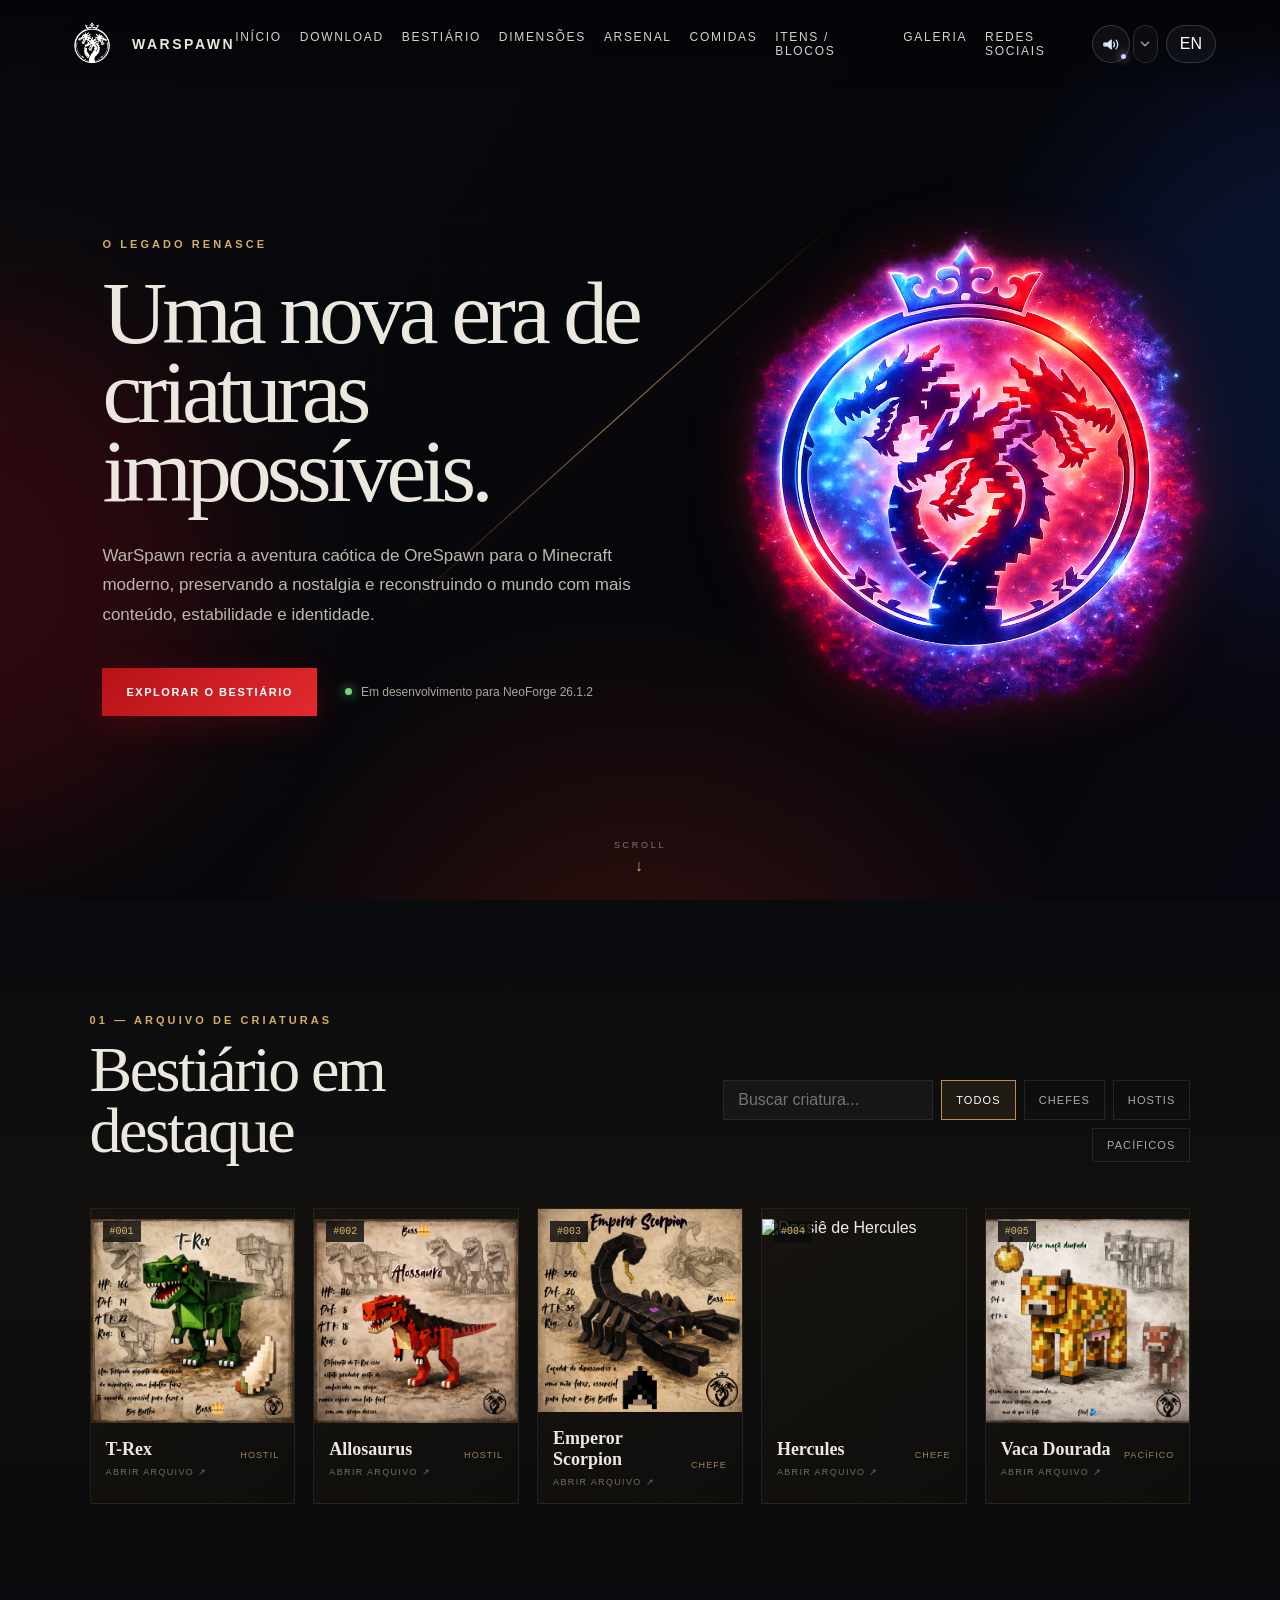
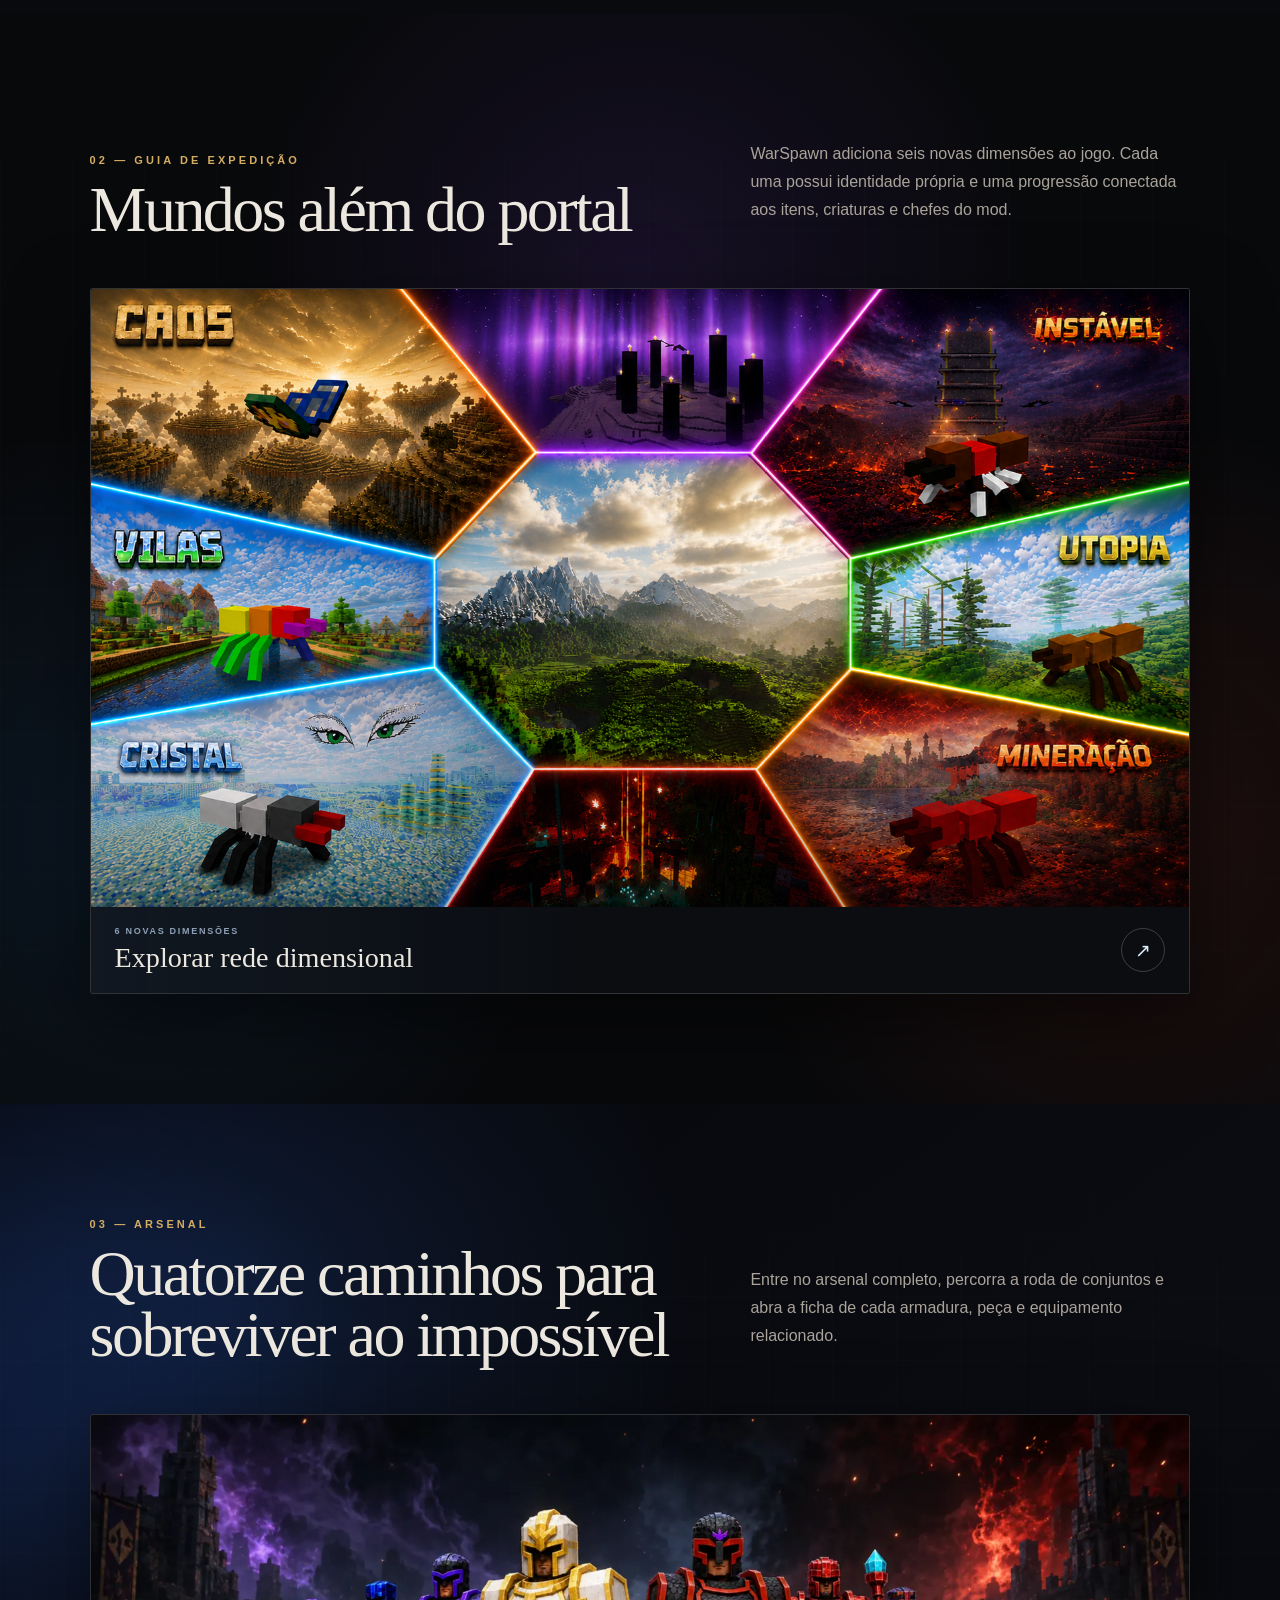
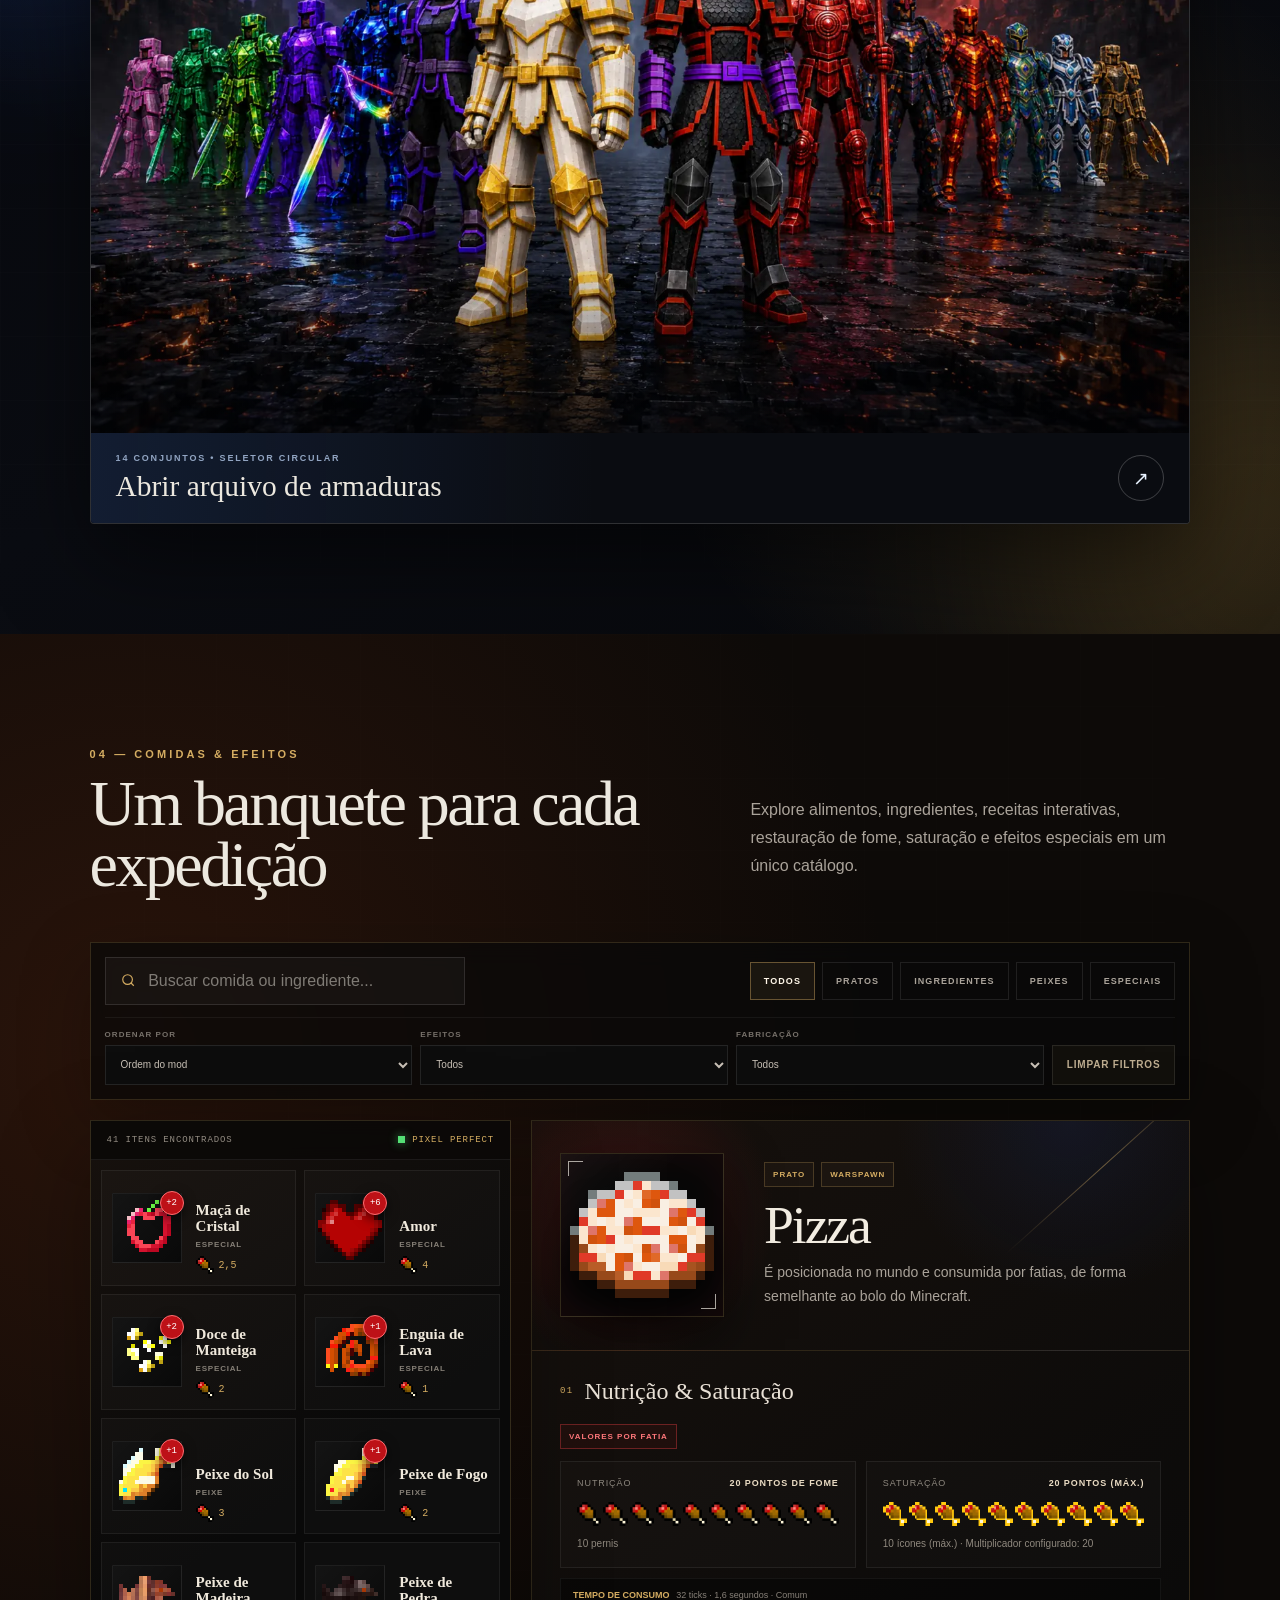
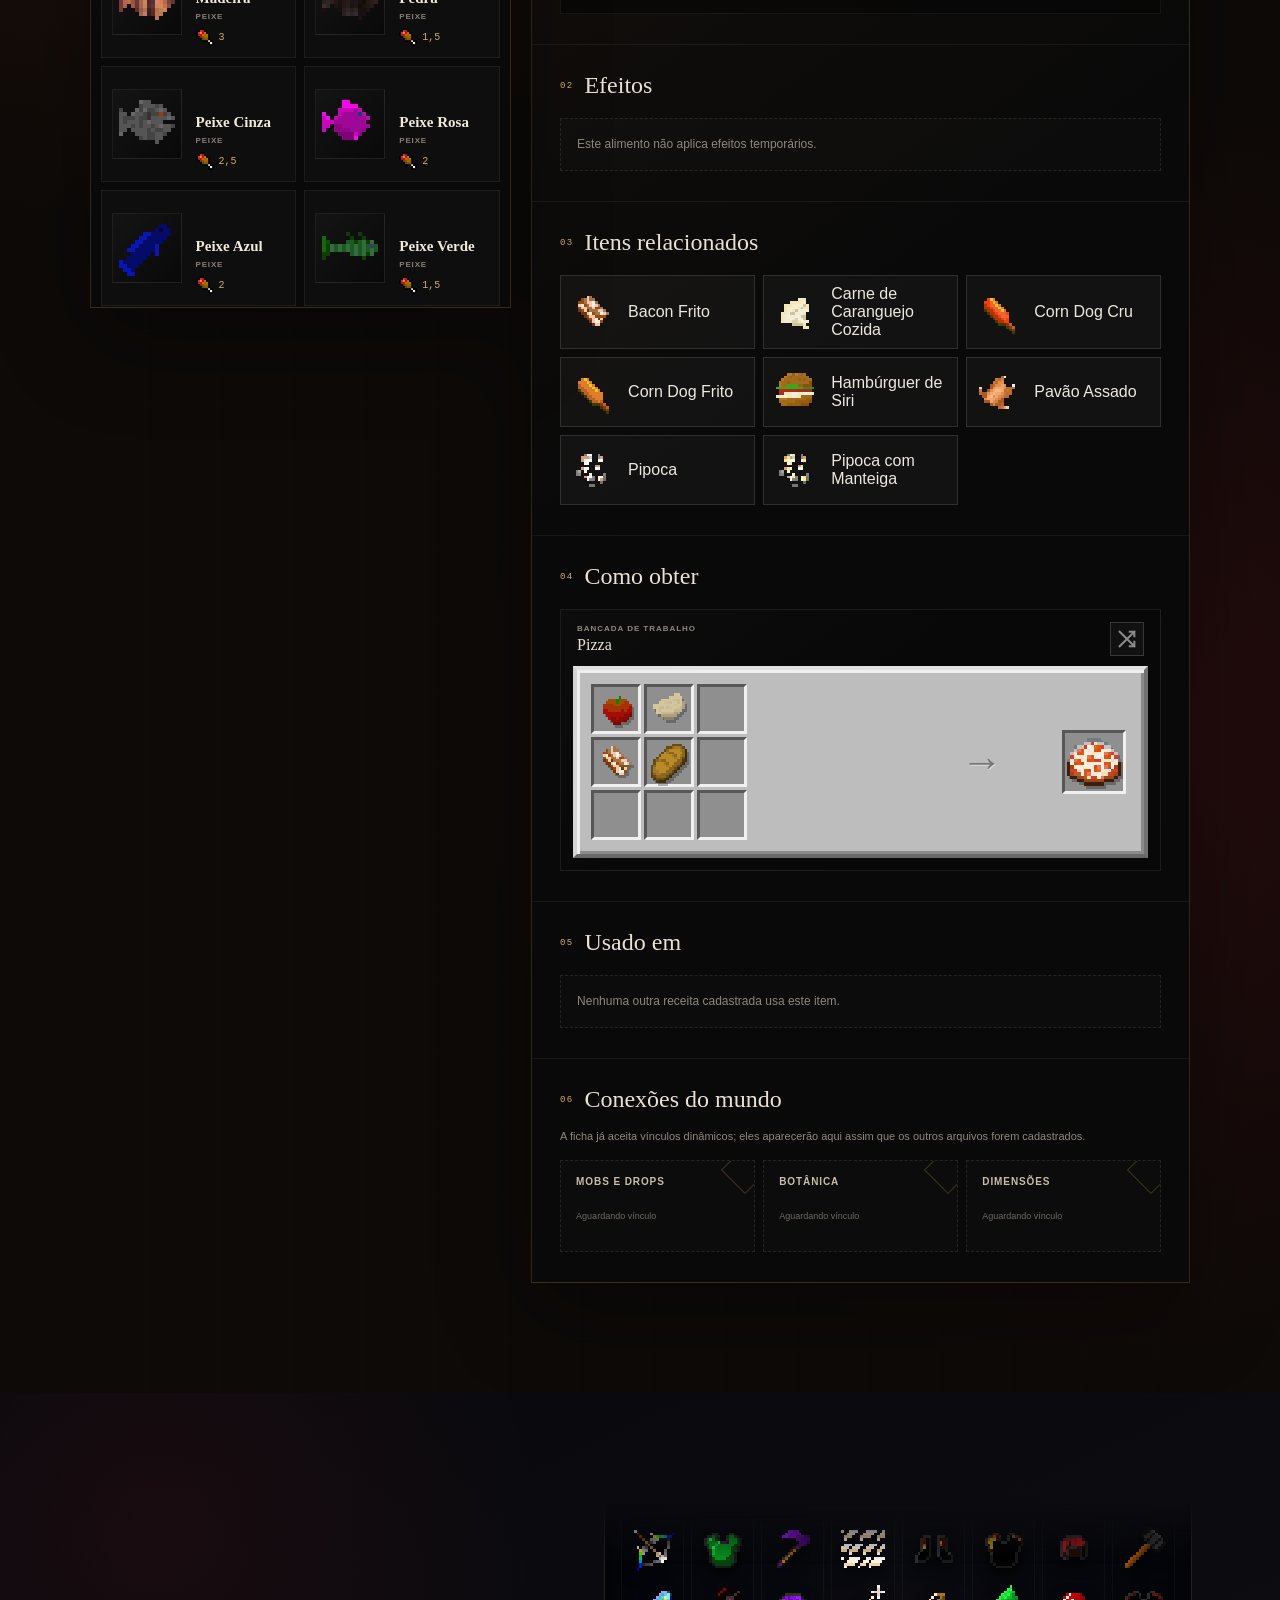
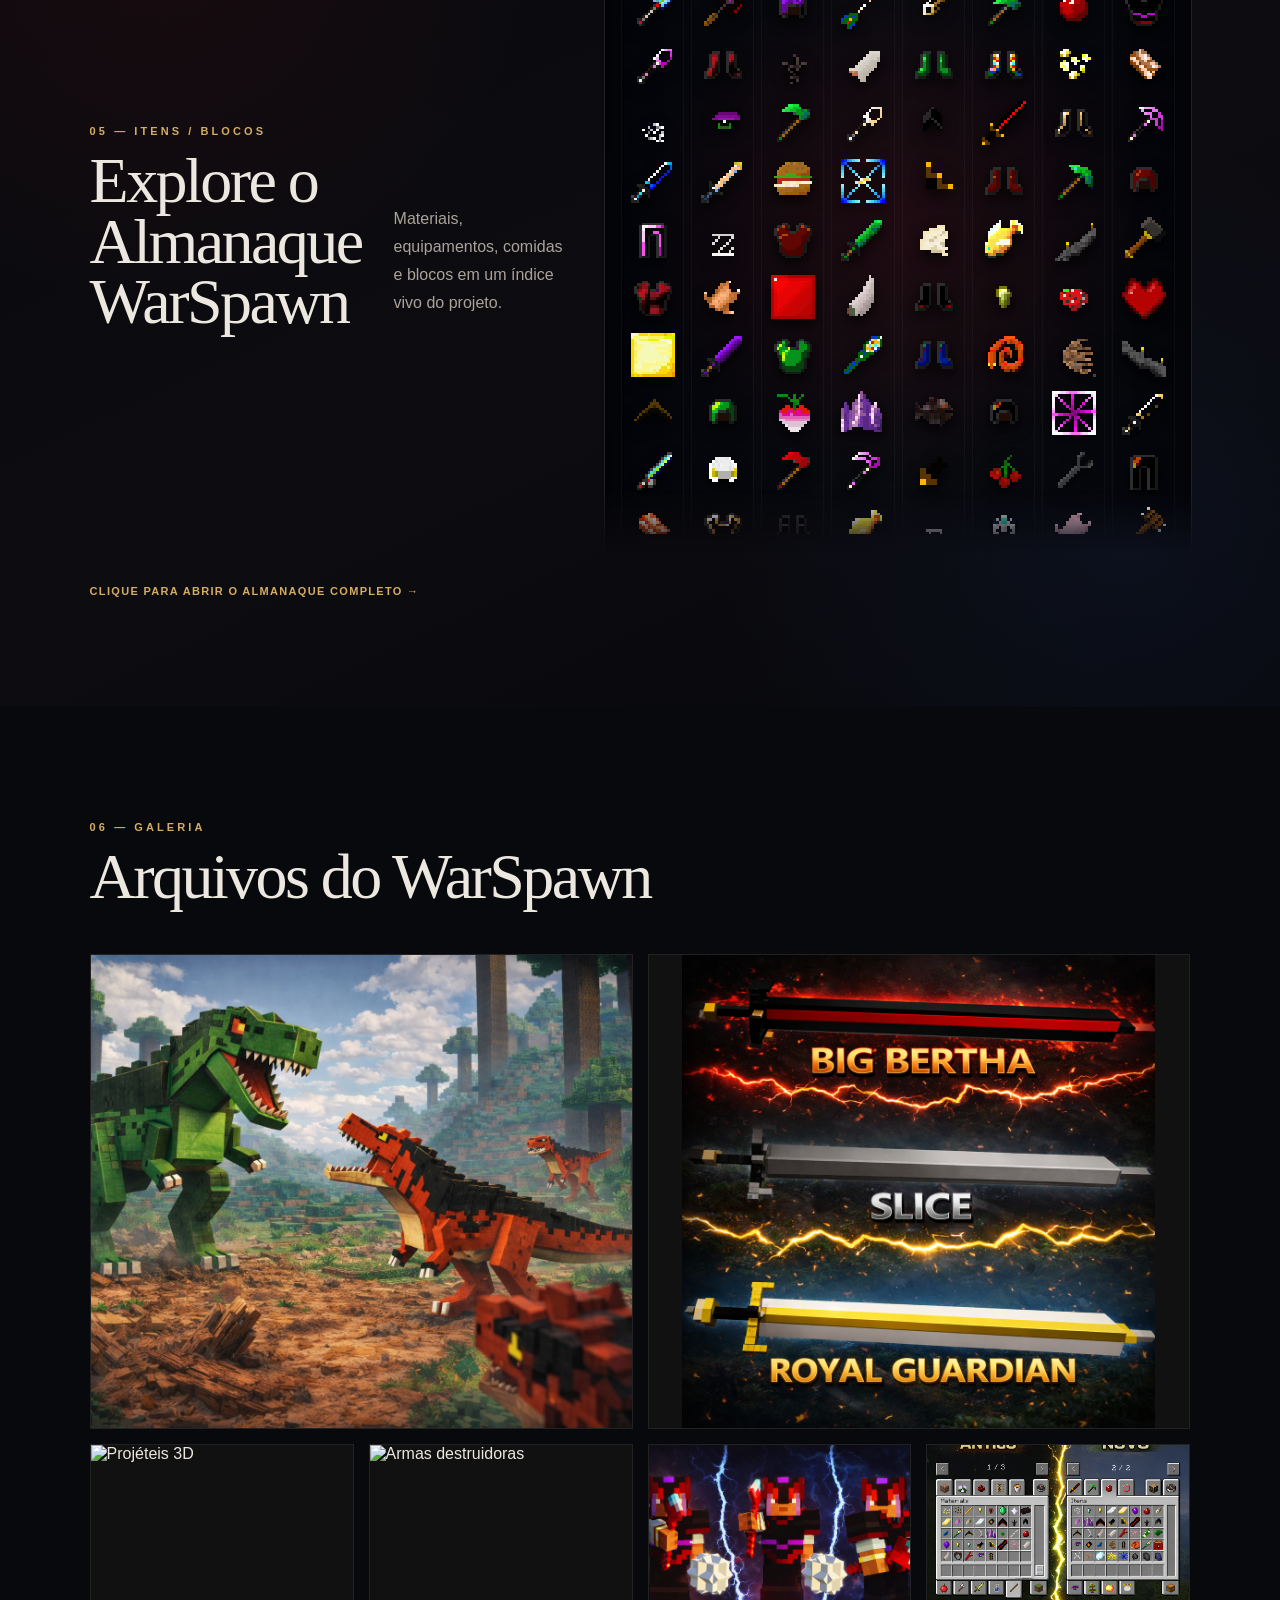
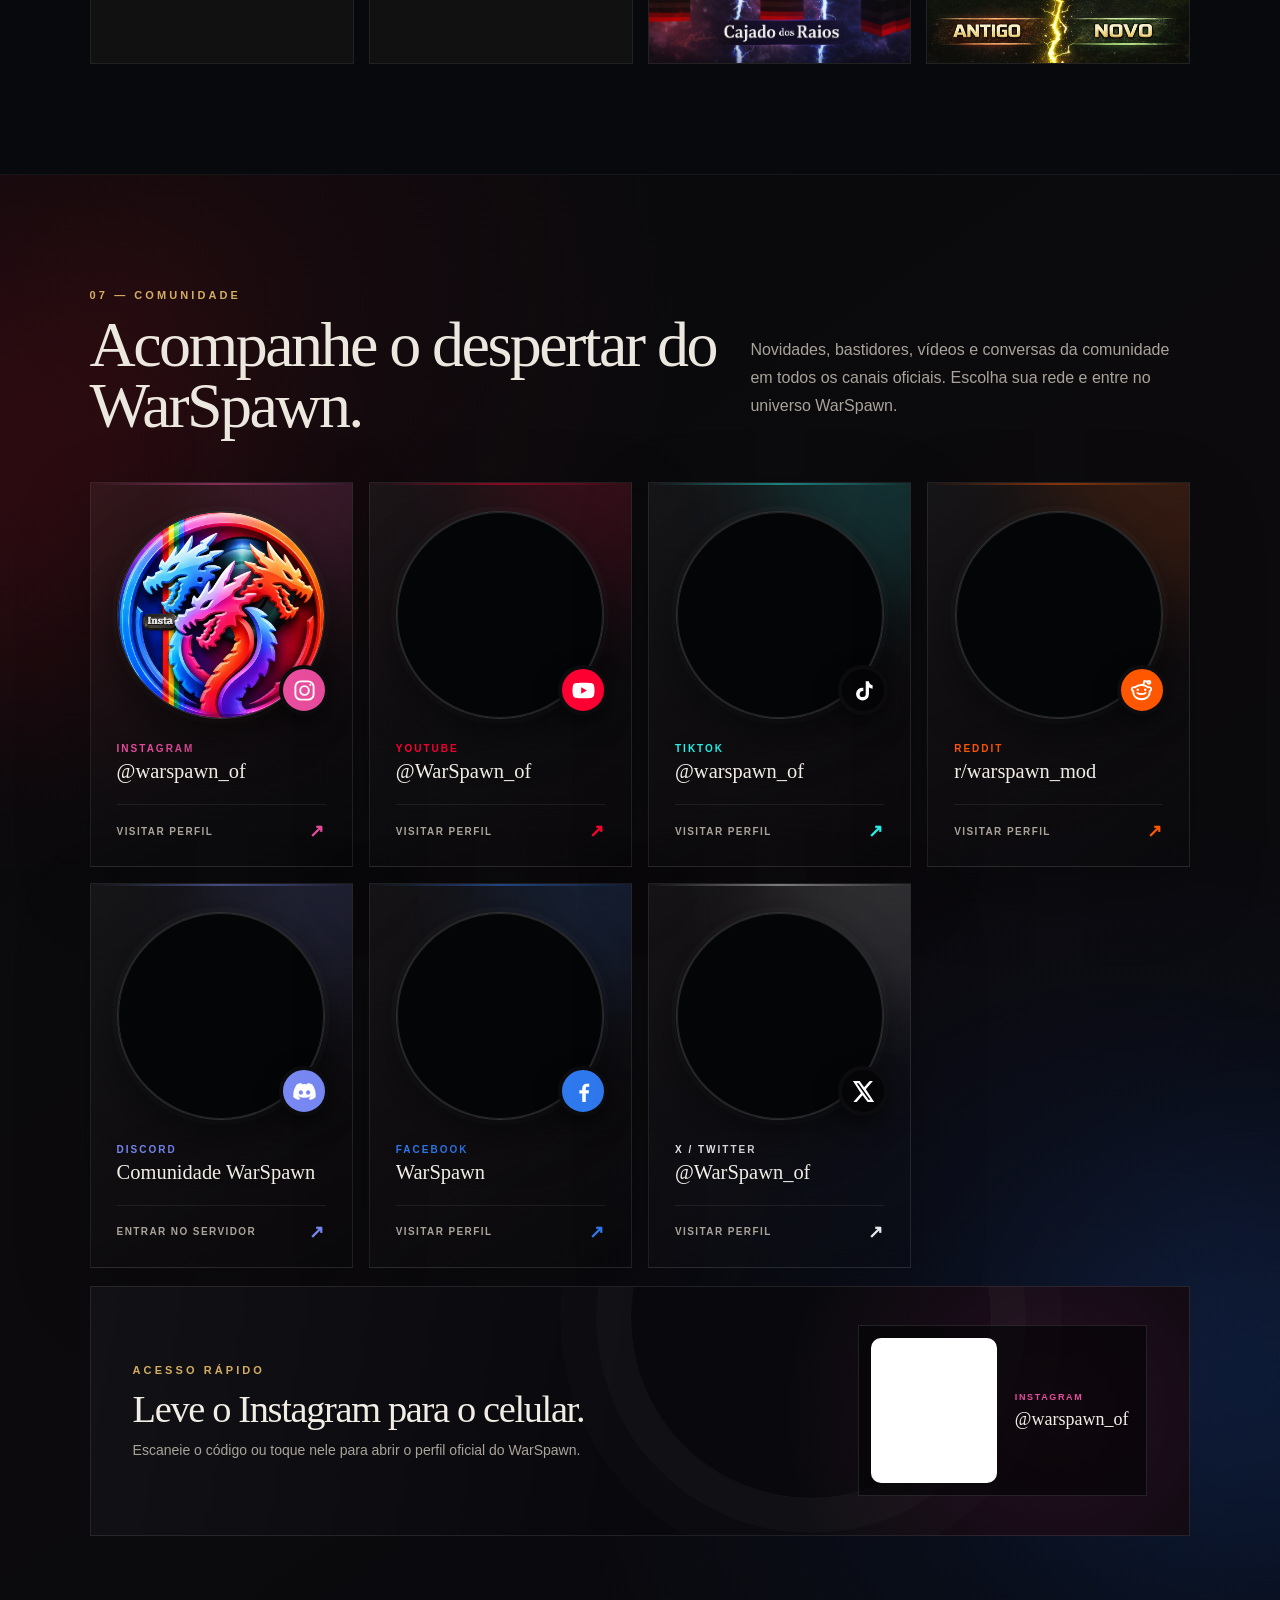
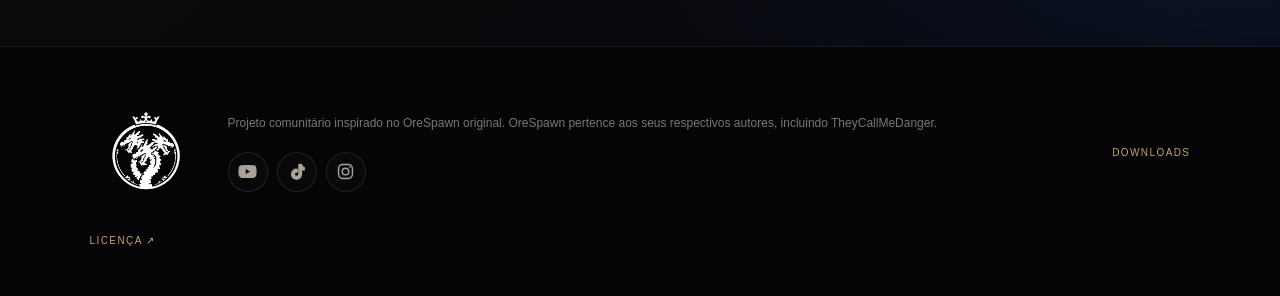
==== commit 714c05bf: "Reverse the WarSpawn timeline and use a text download link" ====
--- a/index.html
+++ b/index.html
@@ -30,7 +30,7 @@
     <link rel="icon" href="/icons/favicon-warspawn-192-v2.png" type="image/png" sizes="192x192" />
     <link rel="apple-touch-icon" href="/apple-touch-icon.png" sizes="180x180" />
     <link rel="preload" href="assets/emblem-cosmic.png" as="image" />
-    <link rel="stylesheet" href="styles.css?v=20261126-download-nav" />
+    <link rel="stylesheet" href="styles.css?v=20261126-download-text" />
     <link rel="stylesheet" href="dimension-system.css?v=20260802-ui" />
     <link rel="stylesheet" href="food-system.css" />
     <link rel="stylesheet" href="armor-system.css?v=20260919-vanilla-nodes" />
@@ -46,11 +46,7 @@
       </a>
       <nav aria-label="Navegação principal">
         <a href="#inicio" data-i18n="navHome">Início</a>
-        <a class="nav-downloads" href="/downloads/" aria-label="Downloads do WarSpawn" data-i18n-aria-label="navDownloads">
-          <svg viewBox="0 0 24 24" width="20" height="20" fill="none" stroke="currentColor" stroke-width="1.75" stroke-linecap="round" stroke-linejoin="round" aria-hidden="true" focusable="false">
-            <path d="M12 3v12m-5-5 5 5 5-5M4 16v4a1 1 0 0 0 1 1h14a1 1 0 0 0 1-1v-4"/>
-          </svg>
-        </a>
+        <a class="nav-downloads" href="/downloads/" aria-label="Downloads do WarSpawn" data-i18n-aria-label="navDownloads">Download</a>
         <a href="#bestiario" data-i18n="navBestiary">Bestiário</a>
         <a href="#dimensoes" data-i18n="navDimensions">Dimensões</a>
         <a href="#arsenal" data-i18n="navArsenal">Arsenal</a>
--- a/styles.css
+++ b/styles.css
@@ -88,15 +88,6 @@
 nav a {
   position: relative;
   padding: 33px 0;
-}
-
-nav a.nav-downloads {
-  display: grid;
-  place-items: center;
-  flex: 0 0 auto;
-  min-width: 34px;
-  min-height: 44px;
-  padding: 0;
 }
 
 nav a::after {
@@ -1281,7 +1272,10 @@
   }
 
   .site-header .nav-downloads {
-    min-width: 44px;
+    display: grid;
+    place-items: center;
+    min-height: 44px;
+    padding: 0 4px;
   }
 
   .site-header .nav-downloads::after {
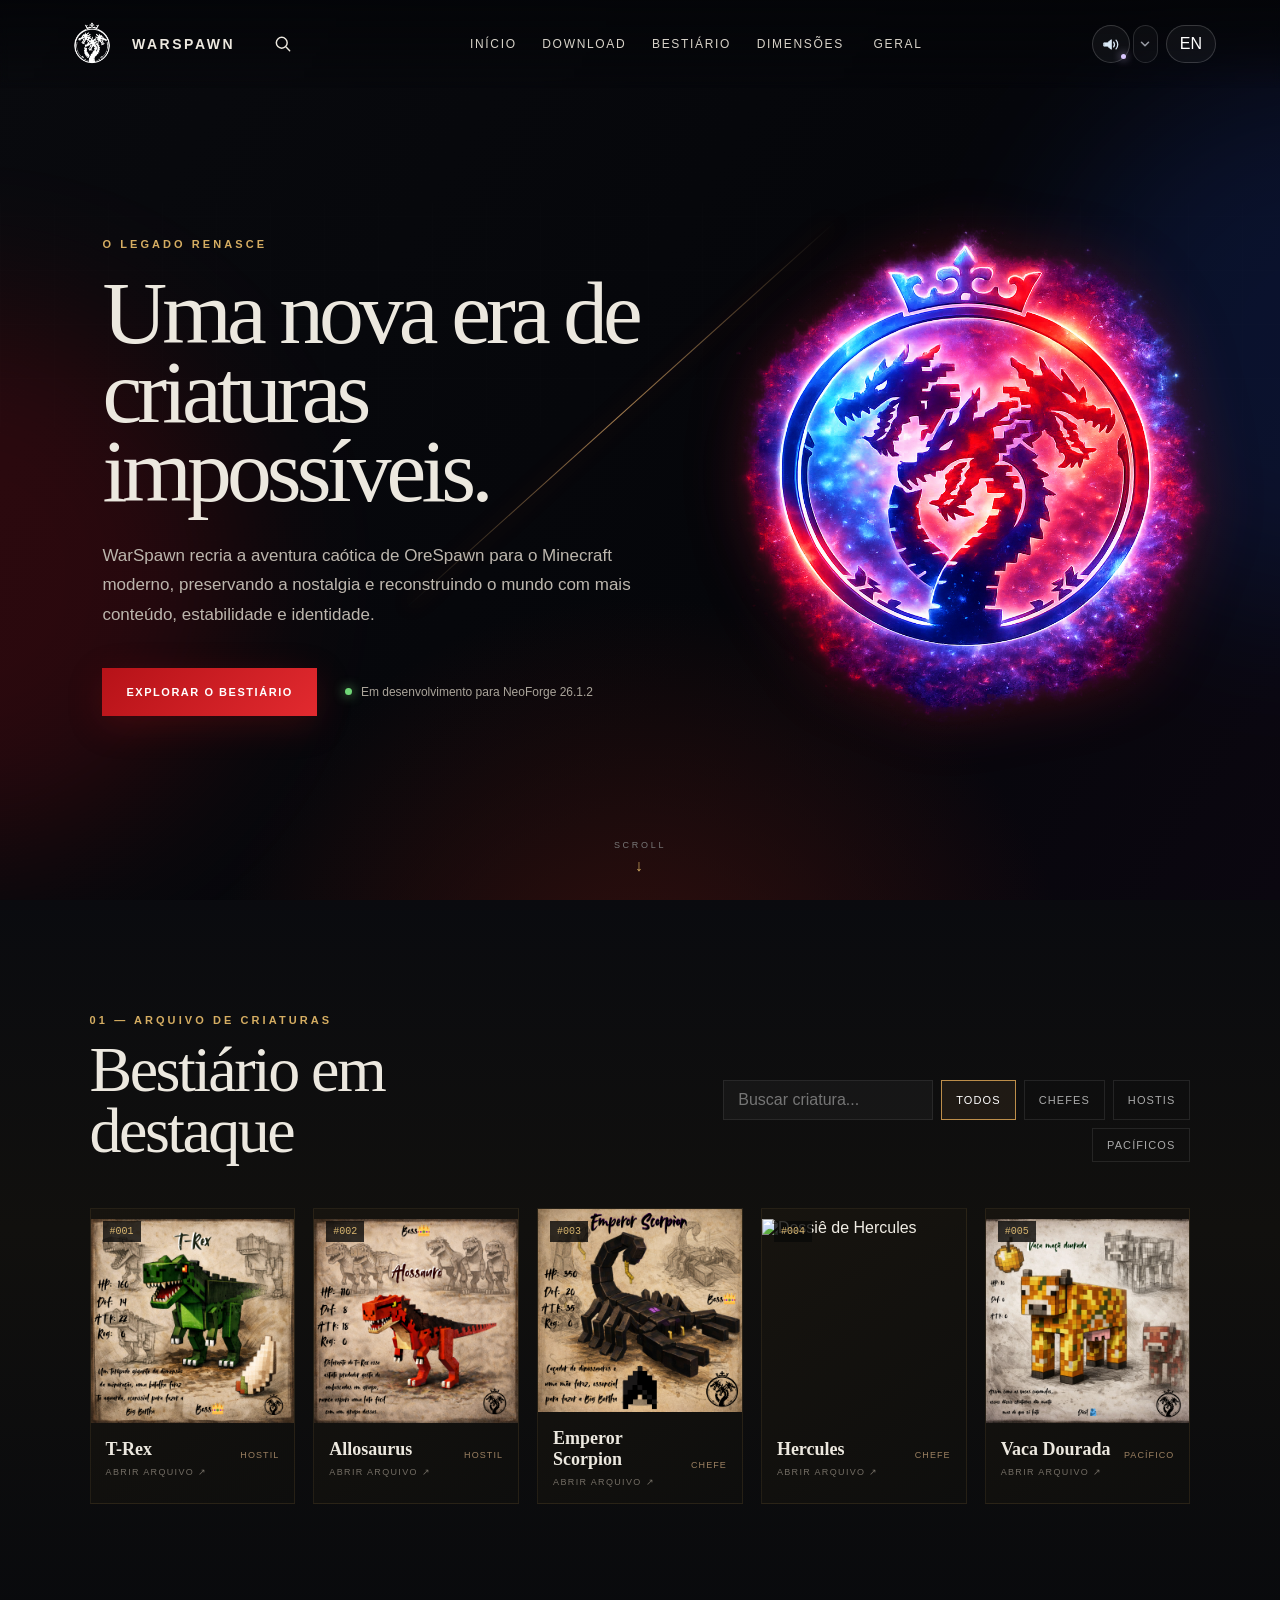
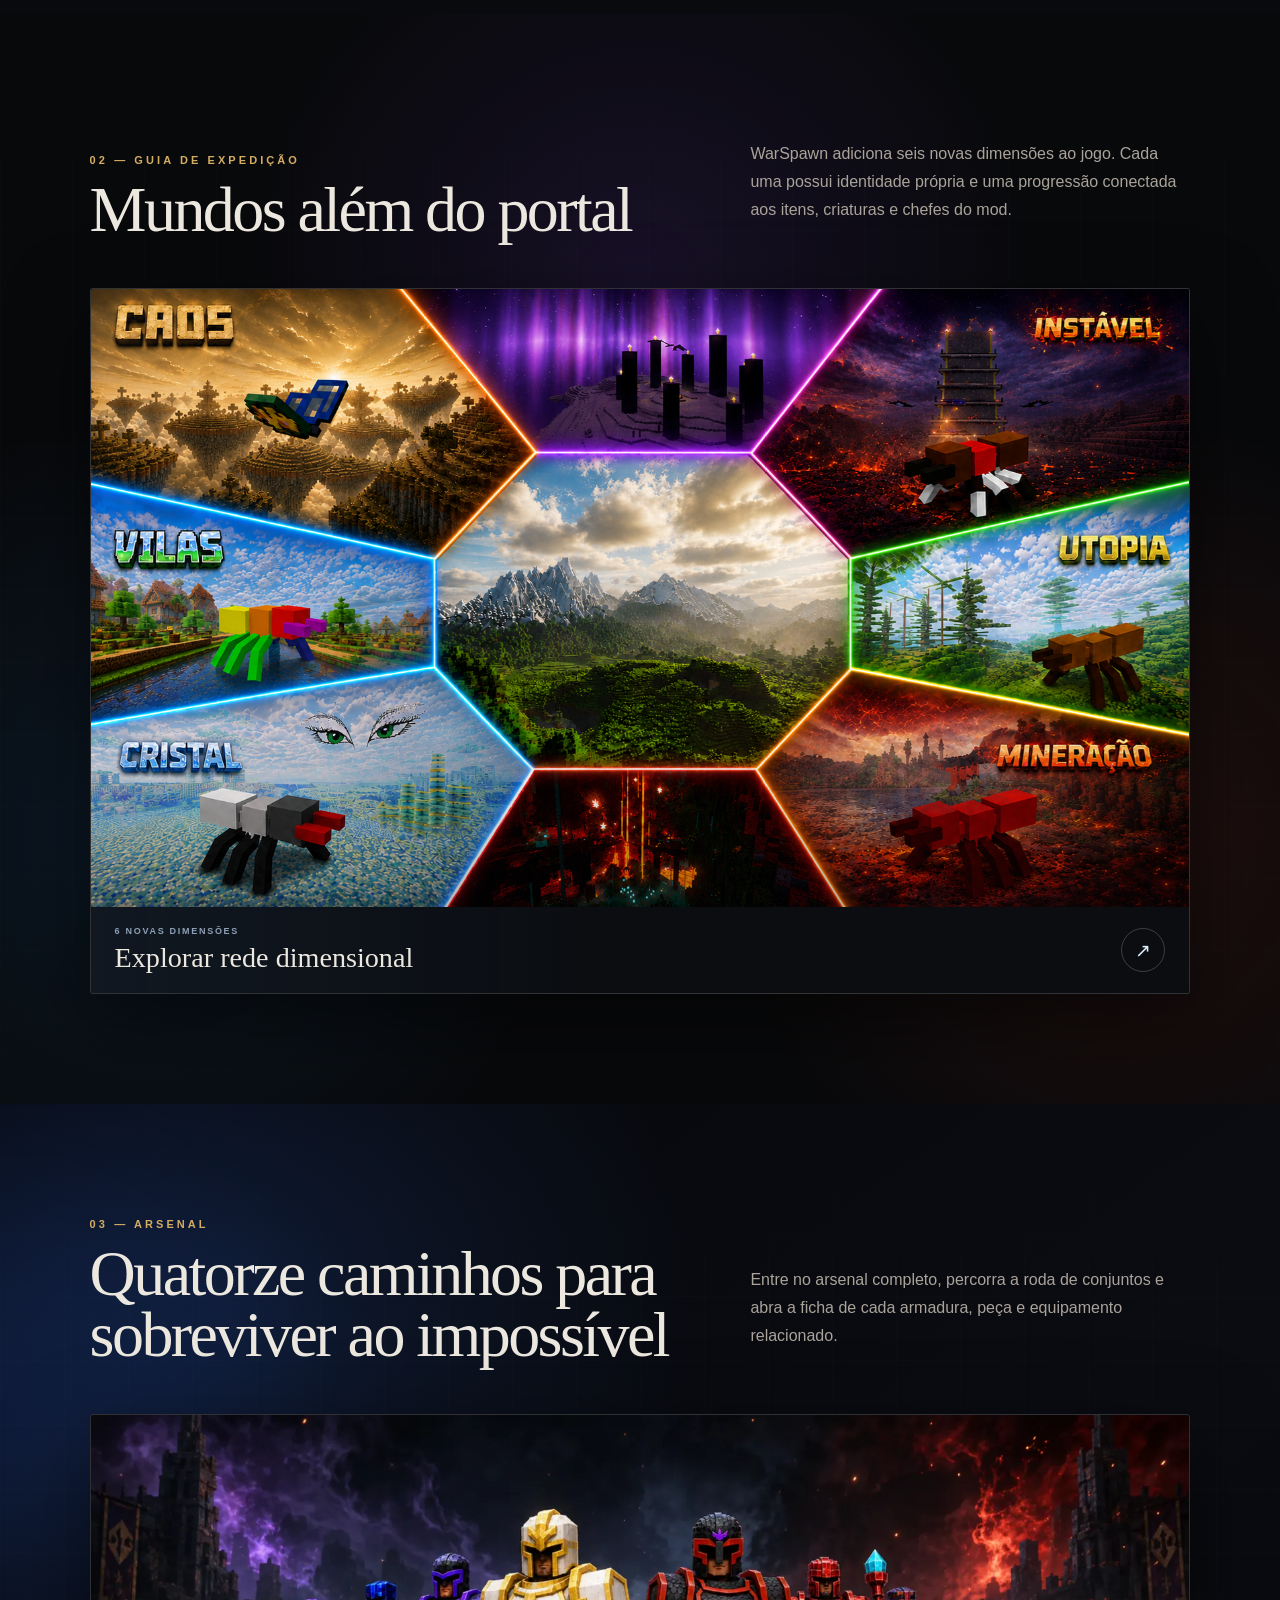
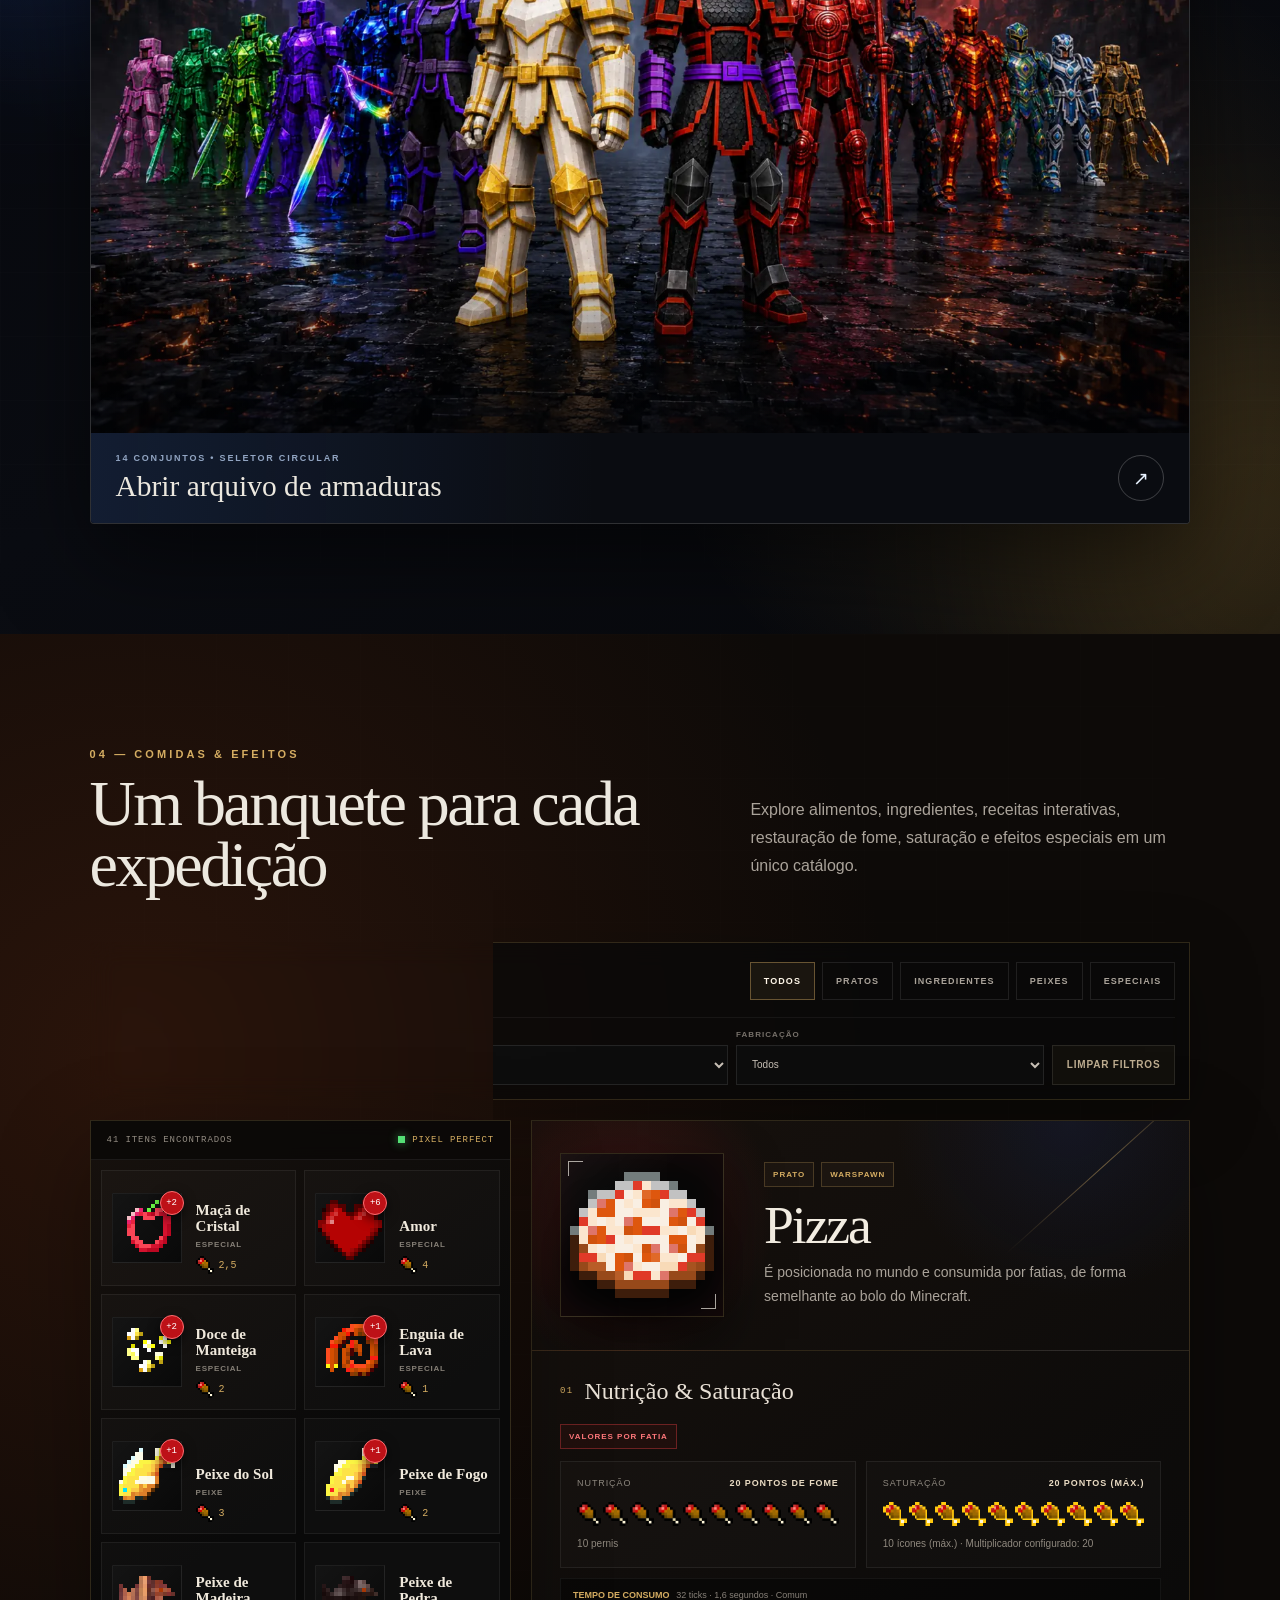
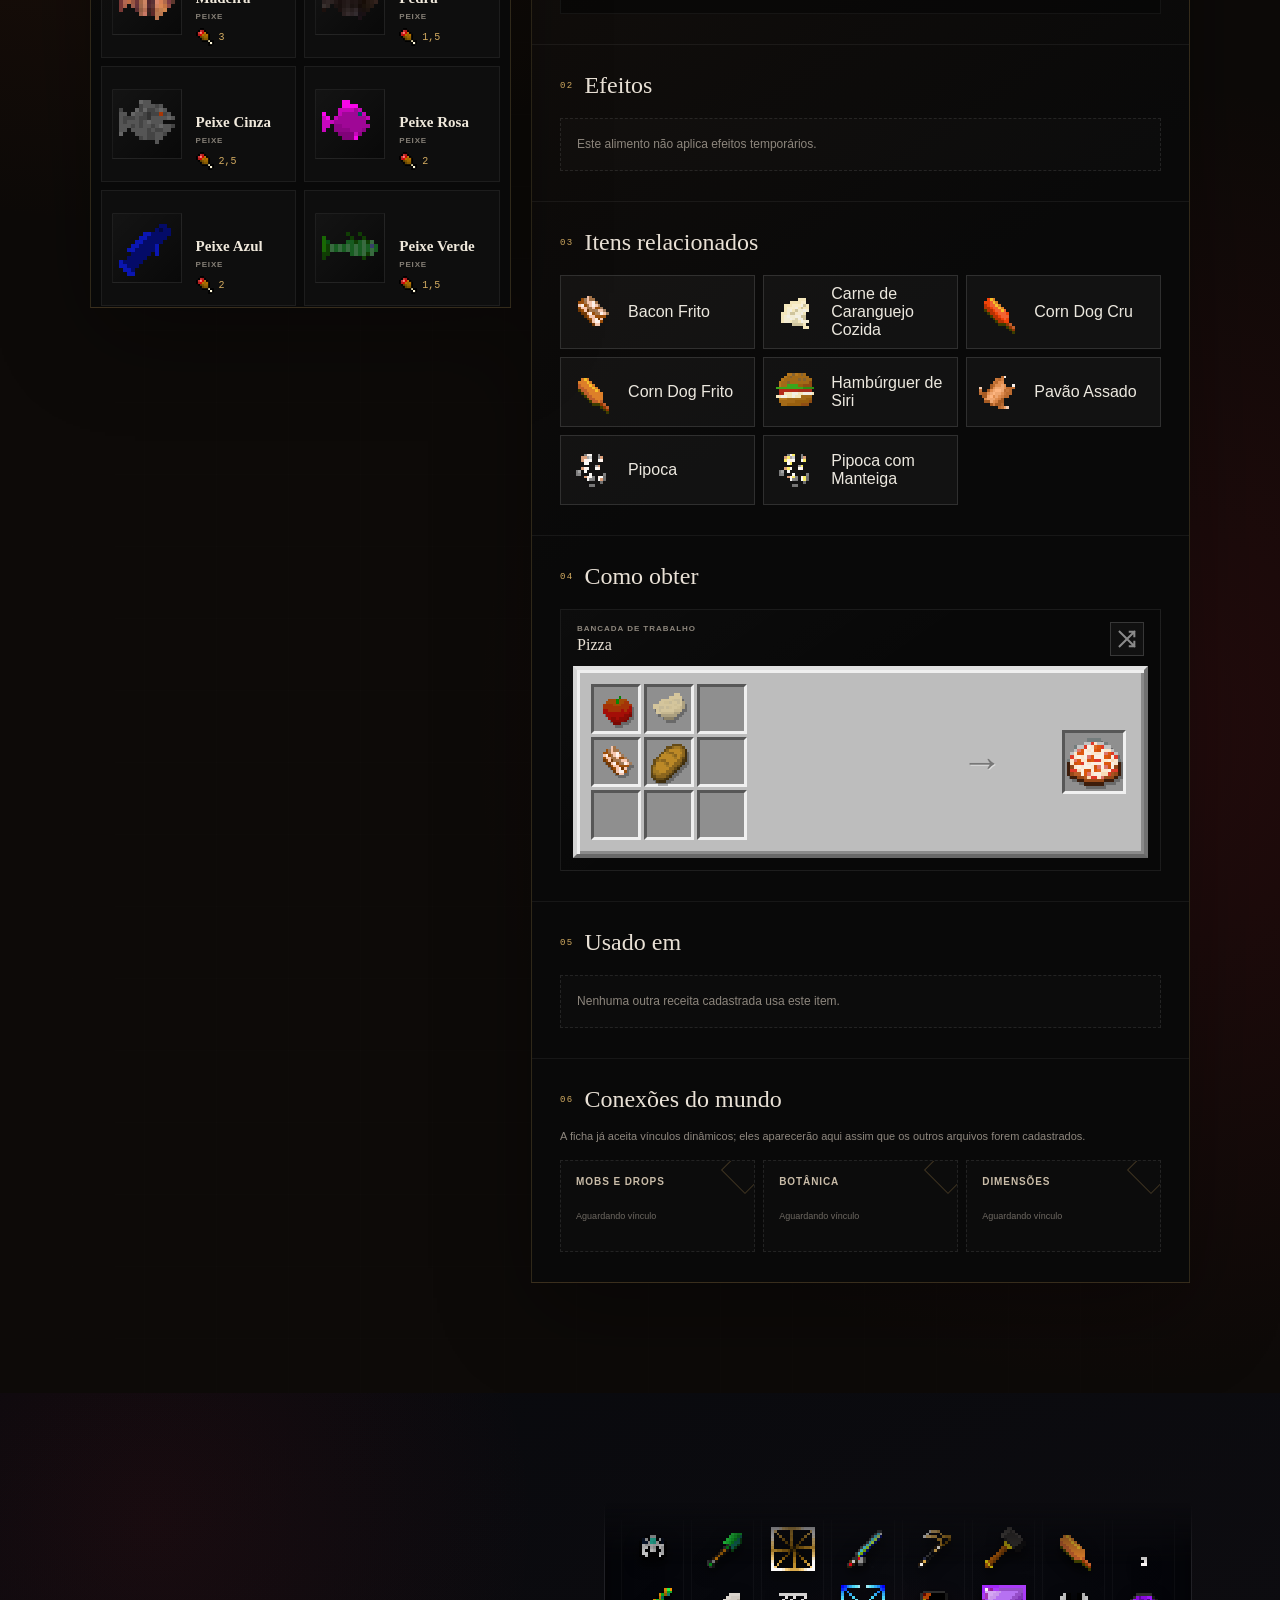
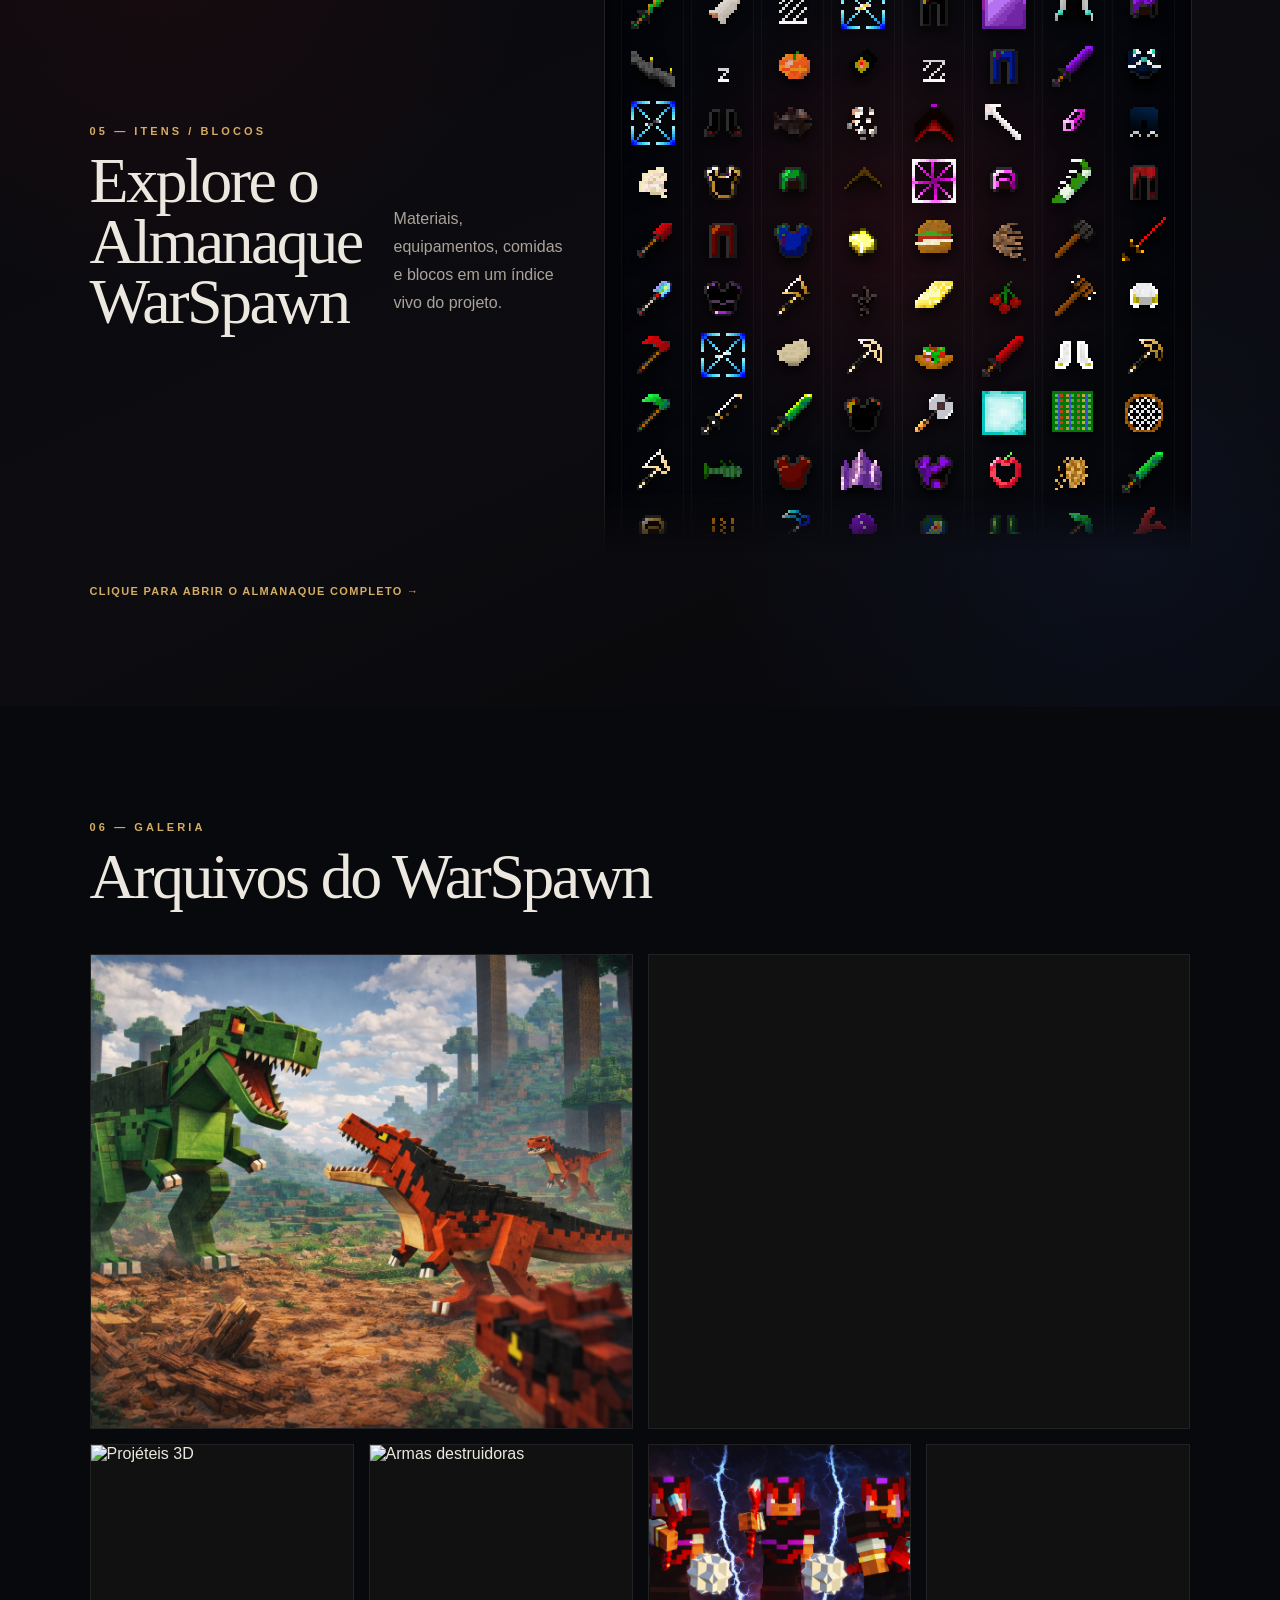
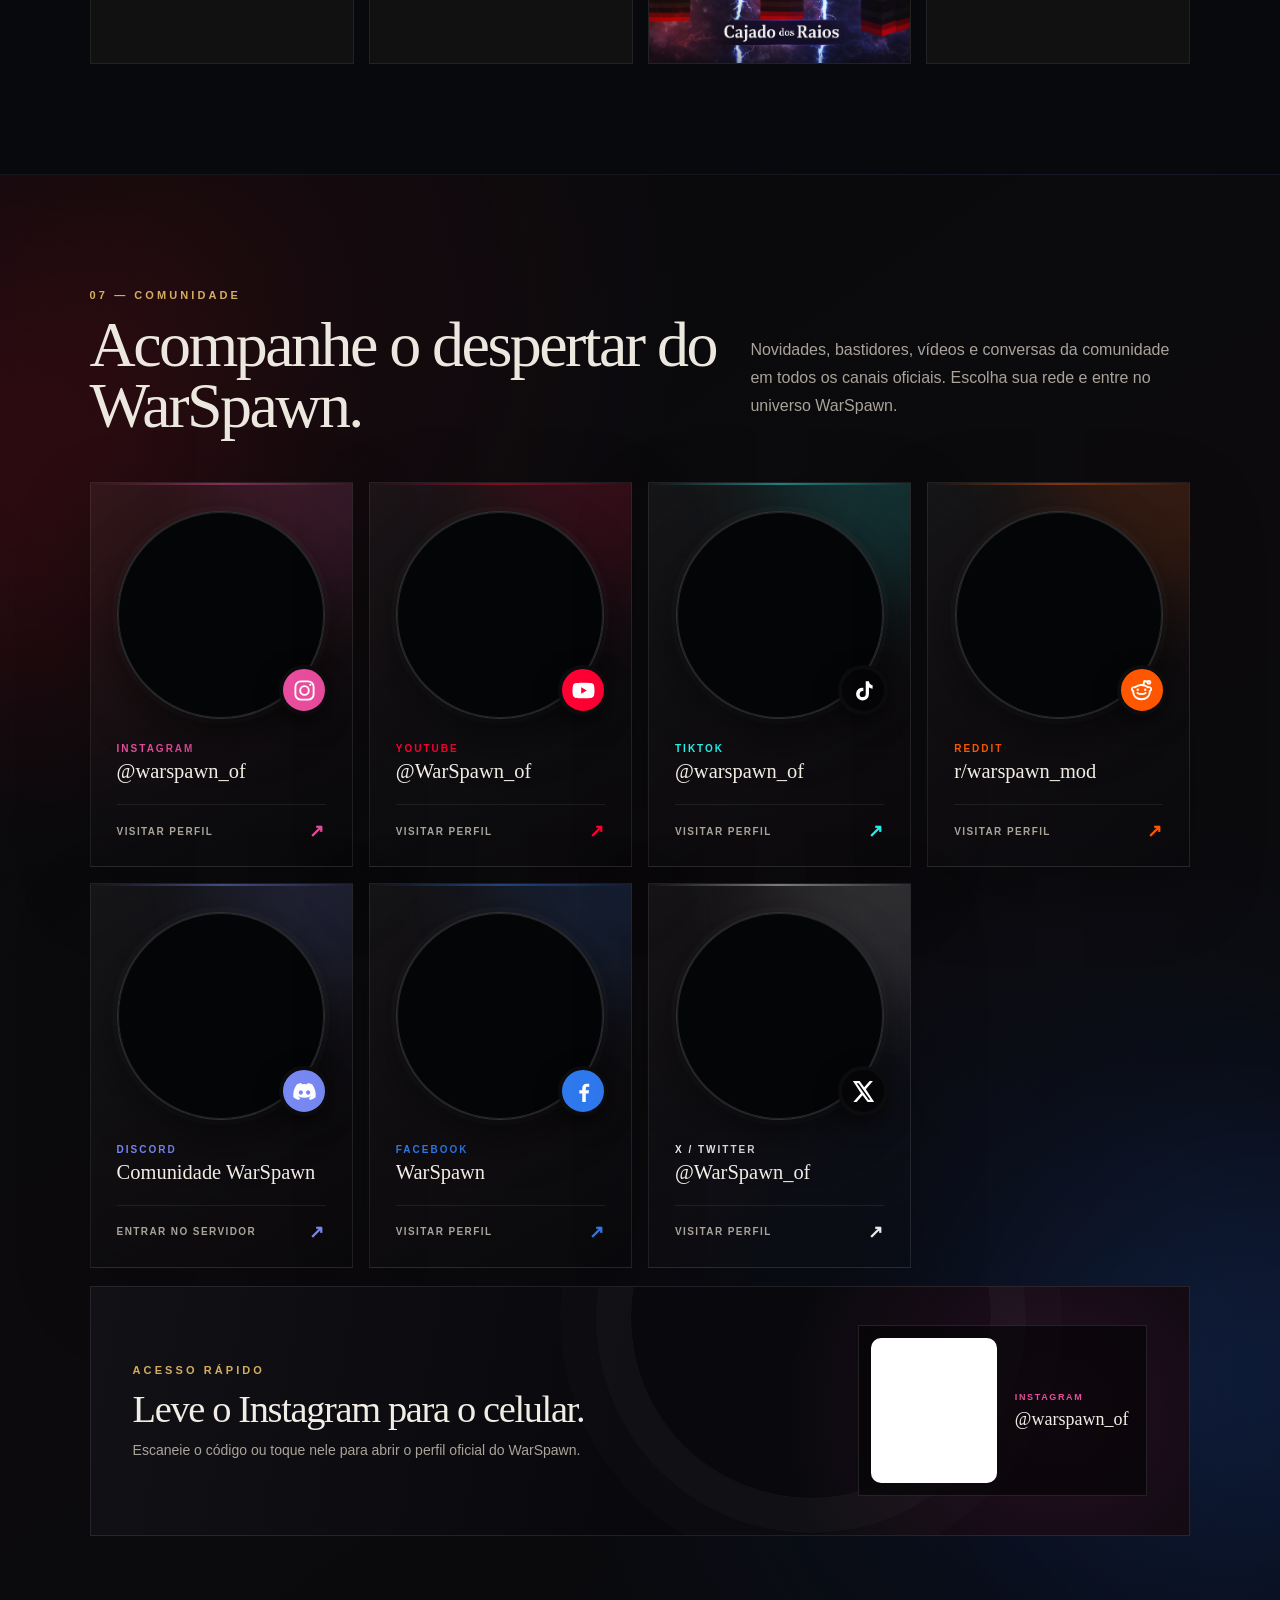
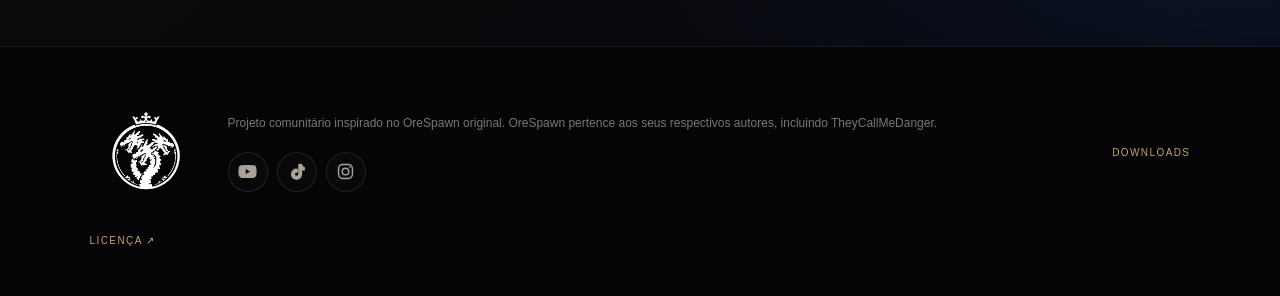
==== commit a48ac370: "Add global search and reorganize fixed homepage navigation" ====
--- a/index.html
+++ b/index.html
@@ -30,12 +30,13 @@
     <link rel="icon" href="/icons/favicon-warspawn-192-v2.png" type="image/png" sizes="192x192" />
     <link rel="apple-touch-icon" href="/apple-touch-icon.png" sizes="180x180" />
     <link rel="preload" href="assets/emblem-cosmic.png" as="image" />
-    <link rel="stylesheet" href="styles.css?v=20261126-download-text" />
+    <link rel="stylesheet" href="styles.css?v=20261127-site-nav" />
     <link rel="stylesheet" href="dimension-system.css?v=20260802-ui" />
     <link rel="stylesheet" href="food-system.css" />
     <link rel="stylesheet" href="armor-system.css?v=20260919-vanilla-nodes" />
     <link rel="stylesheet" href="almanac-system.css?v=20260920-home-showcase" />
     <link rel="stylesheet" href="ui-sound-system.css?v=20260819-arsenal-polish" />
+    <link rel="stylesheet" href="site-navigation.css?v=20261127">
     <title>WarSpawn — Bestiário Oficial</title>
   </head>
   <body>
@@ -44,16 +45,31 @@
         <img src="assets/emblem-white.png" alt="" width="56" height="56" />
         <span>WARSPAWN</span>
       </a>
-      <nav aria-label="Navegação principal">
+      <div class="site-search-shell">
+        <button class="site-search-toggle" id="site-search-toggle" type="button" aria-label="Pesquisar no WarSpawn" data-i18n-aria-label="navSearch" aria-expanded="false" aria-controls="site-search">
+          <svg viewBox="0 0 24 24" width="20" height="20" fill="none" stroke="currentColor" stroke-width="1.75" stroke-linecap="round" aria-hidden="true"><circle cx="10.5" cy="10.5" r="6.5"/><path d="m16 16 4 4"/></svg>
+        </button>
+        <div class="site-search-panel" id="site-search" role="search" hidden>
+          <input id="site-search-input" type="search" maxlength="80" autocomplete="off" aria-label="Pesquisar no WarSpawn" />
+          <p id="site-search-status" class="site-search-status" role="status"></p>
+          <ul class="site-search-results" id="site-search-results"></ul>
+          <button class="site-search-more" id="site-search-more" type="button" hidden>Mostrar mais</button>
+        </div>
+      </div>
+      <nav class="primary-nav" aria-label="Navegação principal">
         <a href="#inicio" data-i18n="navHome">Início</a>
         <a class="nav-downloads" href="/downloads/" aria-label="Downloads do WarSpawn" data-i18n-aria-label="navDownloads">Download</a>
         <a href="#bestiario" data-i18n="navBestiary">Bestiário</a>
         <a href="#dimensoes" data-i18n="navDimensions">Dimensões</a>
-        <a href="#arsenal" data-i18n="navArsenal">Arsenal</a>
-        <a href="#comidas" data-i18n="navFood">Comidas</a>
-        <a href="#itens-blocos" data-i18n="navAlmanac">Itens / Blocos</a>
-        <a href="#galeria" data-i18n="navGallery">Galeria</a>
-        <a href="#redes" data-i18n="navSocial">Redes sociais</a>
+        <div class="nav-general">
+          <button class="nav-general-toggle" id="general-toggle" type="button" data-i18n="navGeneral" aria-expanded="false" aria-controls="general-links">Geral</button>
+          <div class="nav-general-links" id="general-links" hidden>
+            <a href="#arsenal" data-i18n="navArsenal">Arsenal</a>
+            <a href="#itens-blocos" data-i18n="navAlmanac">Itens / Blocos</a>
+            <a href="#comidas" data-i18n="navFood">Comidas</a>
+            <a href="#galeria" data-i18n="navGallery">Galeria</a>
+          </div>
+        </div>
       </nav>
       <div class="header-controls">
         <div class="audio-control" id="audio-control">
@@ -469,27 +485,27 @@
           </div>
         </div>
         <div class="gallery">
-          <figure class="gallery-1">
+          <figure class="gallery-1" id="warspawn-gallery-1">
             <img src="assets/battle-dinosaurs.png" alt="T-Rex vs Allosaurus" loading="lazy" decoding="async" />
             <figcaption>T-Rex vs Allosaurus</figcaption>
           </figure>
-          <figure class="gallery-2">
+          <figure class="gallery-2" id="warspawn-gallery-2">
             <img src="assets/projectiles.png" alt="Projéteis 3D" loading="lazy" decoding="async" />
             <figcaption data-i18n="galleryProjectiles">Projéteis 3D</figcaption>
           </figure>
-          <figure class="gallery-3">
+          <figure class="gallery-3" id="warspawn-gallery-3">
             <img src="assets/destructive-weapons.png" alt="Armas destruidoras" loading="lazy" decoding="async" />
             <figcaption data-i18n="galleryWeapons">Armas destruidoras</figcaption>
           </figure>
-          <figure class="gallery-4">
+          <figure class="gallery-4" id="warspawn-gallery-4">
             <img src="assets/thunder-staff.png" alt="Cajado de Raios" loading="lazy" decoding="async" />
             <figcaption data-i18n="galleryStaff">Cajado de Raios</figcaption>
           </figure>
-          <figure class="gallery-5">
+          <figure class="gallery-5" id="warspawn-gallery-5">
             <img src="assets/legacy-new.png" alt="Antigo e novo" loading="lazy" decoding="async" />
             <figcaption data-i18n="galleryLegacy">Antigo e novo</figcaption>
           </figure>
-          <figure class="gallery-swords">
+          <figure class="gallery-swords" id="warspawn-gallery-swords">
             <img
               src="assets/swords.png"
               alt="Big Bertha, Slice e Royal Guardian Sword"
@@ -1049,9 +1065,9 @@
         Este site precisa de JavaScript para abrir os dossiês e trocar o idioma.
       </div>
     </noscript>
-    <script src="script.js?v=20261126-download-nav" defer></script>
+    <script src="script.js?v=20261127-site-nav" defer></script>
     <script src="dimension-data.js" defer></script>
-    <script src="dimension-system.js?v=20260820-overlay-history" defer></script>
+    <script src="dimension-system.js?v=20261127-site-nav" defer></script>
     <script src="food-assets.js?v=20260819-lettuce" defer></script>
     <script src="crafting-core.js?v=20260919-crafting-graph" defer></script>
     <script src="food-data.js" defer></script>
@@ -1059,8 +1075,9 @@
     <script src="crafting-data.js?v=20260919-items-blocks" defer></script>
     <script src="almanac-data.js?v=20260919-items-blocks" defer></script>
     <script src="food-system.js?v=20260919-items-blocks" defer></script>
-    <script src="armor-system.js?v=20260919-items-blocks" defer></script>
-    <script src="almanac-system.js?v=20260920-internal-history" defer></script>
+    <script src="armor-system.js?v=20261127-site-nav" defer></script>
+    <script src="almanac-system.js?v=20261127-site-nav" defer></script>
     <script src="ui-sound-system.js?v=20260820-armor-sync" defer></script>
+    <script src="site-navigation.js?v=20261127" defer></script>
   </body>
 </html>
--- a/styles.css
+++ b/styles.css
@@ -1267,21 +1267,6 @@
 }
 
 @media (max-width: 1050px) {
-  .site-header nav a:not(.nav-downloads) {
-    display: none;
-  }
-
-  .site-header .nav-downloads {
-    display: grid;
-    place-items: center;
-    min-height: 44px;
-    padding: 0 4px;
-  }
-
-  .site-header .nav-downloads::after {
-    bottom: 5px;
-  }
-
   .bestiary-grid {
     grid-template-columns: repeat(3, 1fr);
   }
--- a/site-navigation.css
+++ b/site-navigation.css
@@ -0,0 +1,122 @@
+.site-header {
+  --site-header-height: 88px;
+  gap: clamp(10px, 2vw, 32px);
+}
+.site-header .brand { flex: none; }
+.site-header .primary-nav {
+  flex: 1;
+  justify-content: center;
+  align-items: center;
+  gap: clamp(12px, 2vw, 28px);
+  white-space: nowrap;
+}
+.site-search-shell,
+.nav-general { position: relative; }
+.site-search-toggle,
+.nav-general-toggle {
+  display: grid;
+  place-items: center;
+  min-width: 44px;
+  min-height: 44px;
+  padding: 0 4px;
+  border: 0;
+  background: none;
+  color: inherit;
+  cursor: pointer;
+}
+.nav-general-toggle { font: inherit; text-transform: inherit; letter-spacing: inherit; }
+.site-search-toggle:hover,
+.nav-general-toggle:hover,
+.site-search-toggle[aria-expanded="true"],
+.nav-general-toggle[aria-expanded="true"] { color: var(--gold); }
+.site-search-toggle:focus-visible,
+.nav-general-toggle:focus-visible,
+.site-search-panel :focus-visible,
+.nav-general-links a:focus-visible {
+  outline: 2px solid var(--gold);
+  outline-offset: -2px;
+}
+.site-search-panel,
+.nav-general-links {
+  position: absolute;
+  z-index: 3;
+  top: 100%;
+  background: #101116;
+  color: var(--ink);
+  border: 1px solid #d5ad624d;
+  border-radius: 10px;
+  box-shadow: 0 12px 36px #000a;
+}
+.site-search-panel {
+  left: 0;
+  width: min(360px, calc(100vw - 32px));
+  max-height: calc(100dvh - var(--site-header-height) - 16px);
+  overflow: auto;
+  padding: 10px;
+}
+.site-search-panel input {
+  width: 100%;
+  padding: 10px;
+  border: 1px solid #ffffff35;
+  border-radius: 4px;
+  color: inherit;
+  background: #07080b;
+  font-size: 16px;
+}
+.site-search-status { margin: 8px 4px; color: var(--muted); font-size: 0.875rem; }
+.site-search-status:empty { display: none; }
+.site-search-results { list-style: none; margin: 0; padding: 0; }
+.site-search-result,
+.site-search-more {
+  width: 100%;
+  min-height: 44px;
+  border: 0;
+  padding: 6px;
+  background: transparent;
+  color: inherit;
+  cursor: pointer;
+}
+.site-search-result { display: flex; gap: 8px; align-items: center; text-align: left; }
+.site-search-result:hover,
+.site-search-more:hover,
+.nav-general-links a:hover { background: #d5ad621e; }
+.site-search-result img {
+  flex: none;
+  object-fit: contain;
+  image-rendering: pixelated;
+}
+.site-search-result small { display: block; color: var(--muted); font-size: 0.875rem; }
+.site-search-more { color: var(--gold); }
+.nav-general-links { right: 0; min-width: max-content; max-height: calc(100dvh - var(--site-header-height) - 8px); overflow: auto; padding: 4px; }
+.site-header .nav-general-links a { display: flex; align-items: center; min-height: 44px; padding: 0 12px; }
+.nav-general-links a::after { display: none; }
+#galeria figure[id] { scroll-margin-top: 100px; }
+
+@media (max-width: 900px) {
+  .site-header {
+    --site-header-height: 112px;
+    height: var(--site-header-height);
+    display: grid;
+    grid-template-columns: auto 1fr auto;
+    grid-template-rows: 68px 44px;
+    gap: 0;
+    background-color: #07080bf2;
+  }
+  .site-header .header-controls { grid-area: 1 / 3; }
+  .site-search-shell { position: static; }
+  .site-search-toggle { justify-self: start; }
+  .site-header .primary-nav {
+    grid-area: 2 / 1 / 3 / -1;
+    justify-content: space-between;
+    gap: 4px;
+    font-size: clamp(10px, 1.7vw, 12px);
+    letter-spacing: 0.06em;
+  }
+  .site-header .primary-nav > a { display: flex; align-items: center; min-height: 44px; padding: 0; }
+  .site-header .primary-nav > a::after { bottom: 4px; }
+  .site-search-panel { left: 16px; }
+  .section, #galeria figure[id] { scroll-margin-top: 112px; }
+}
+@media (max-width: 390px) {
+  .site-header .primary-nav { letter-spacing: 0; }
+}
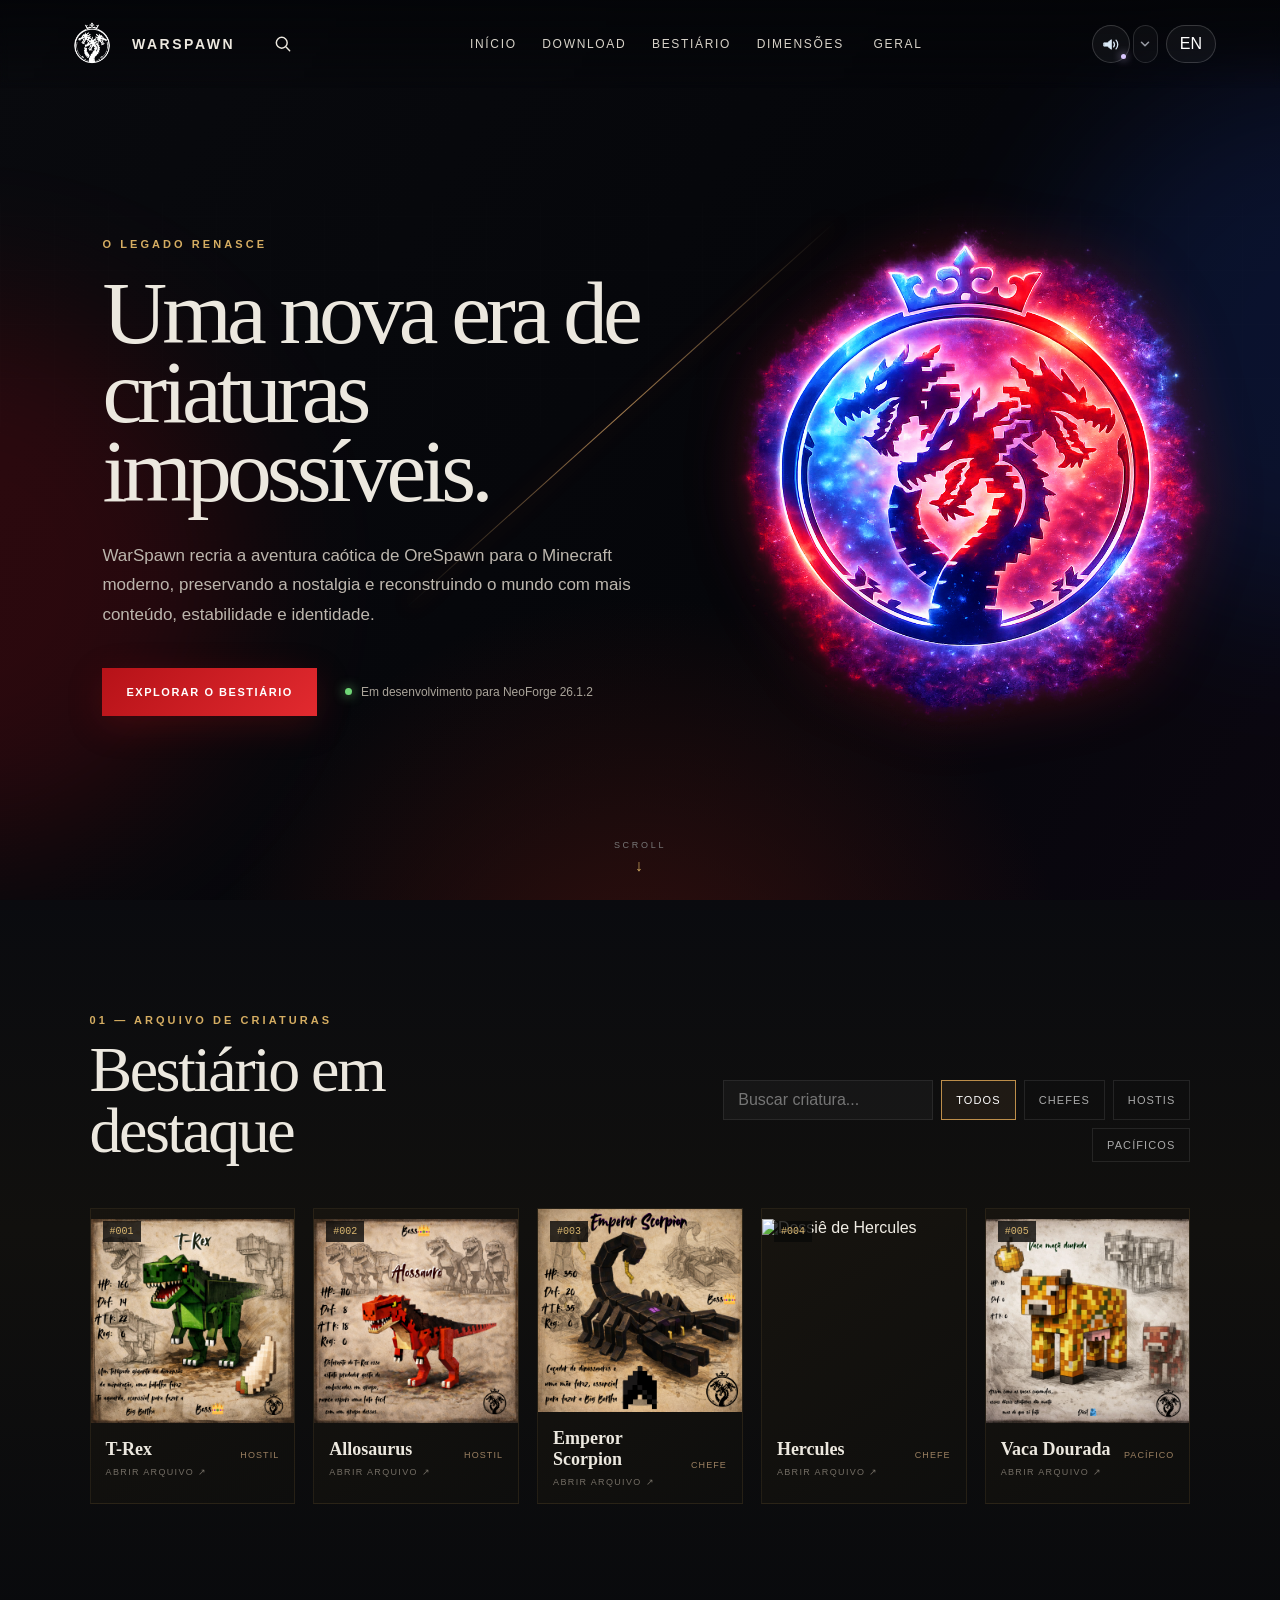
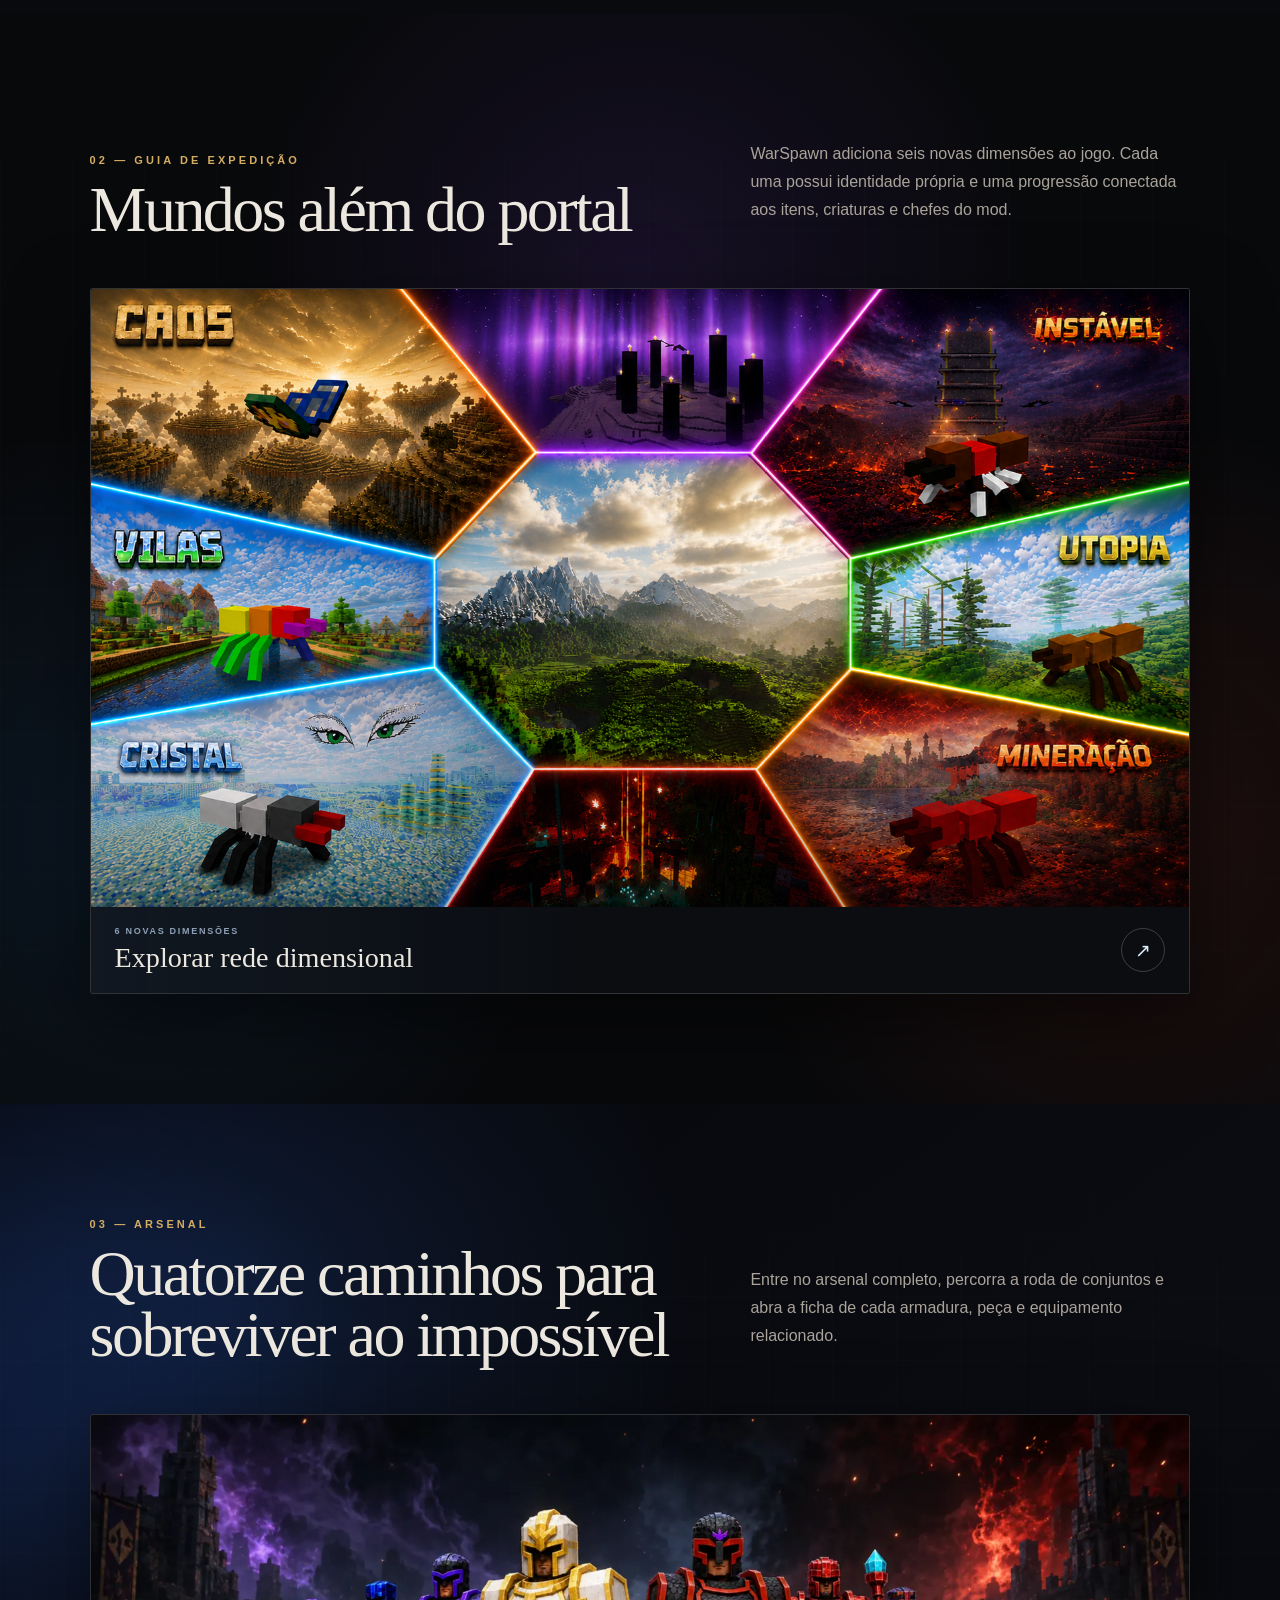
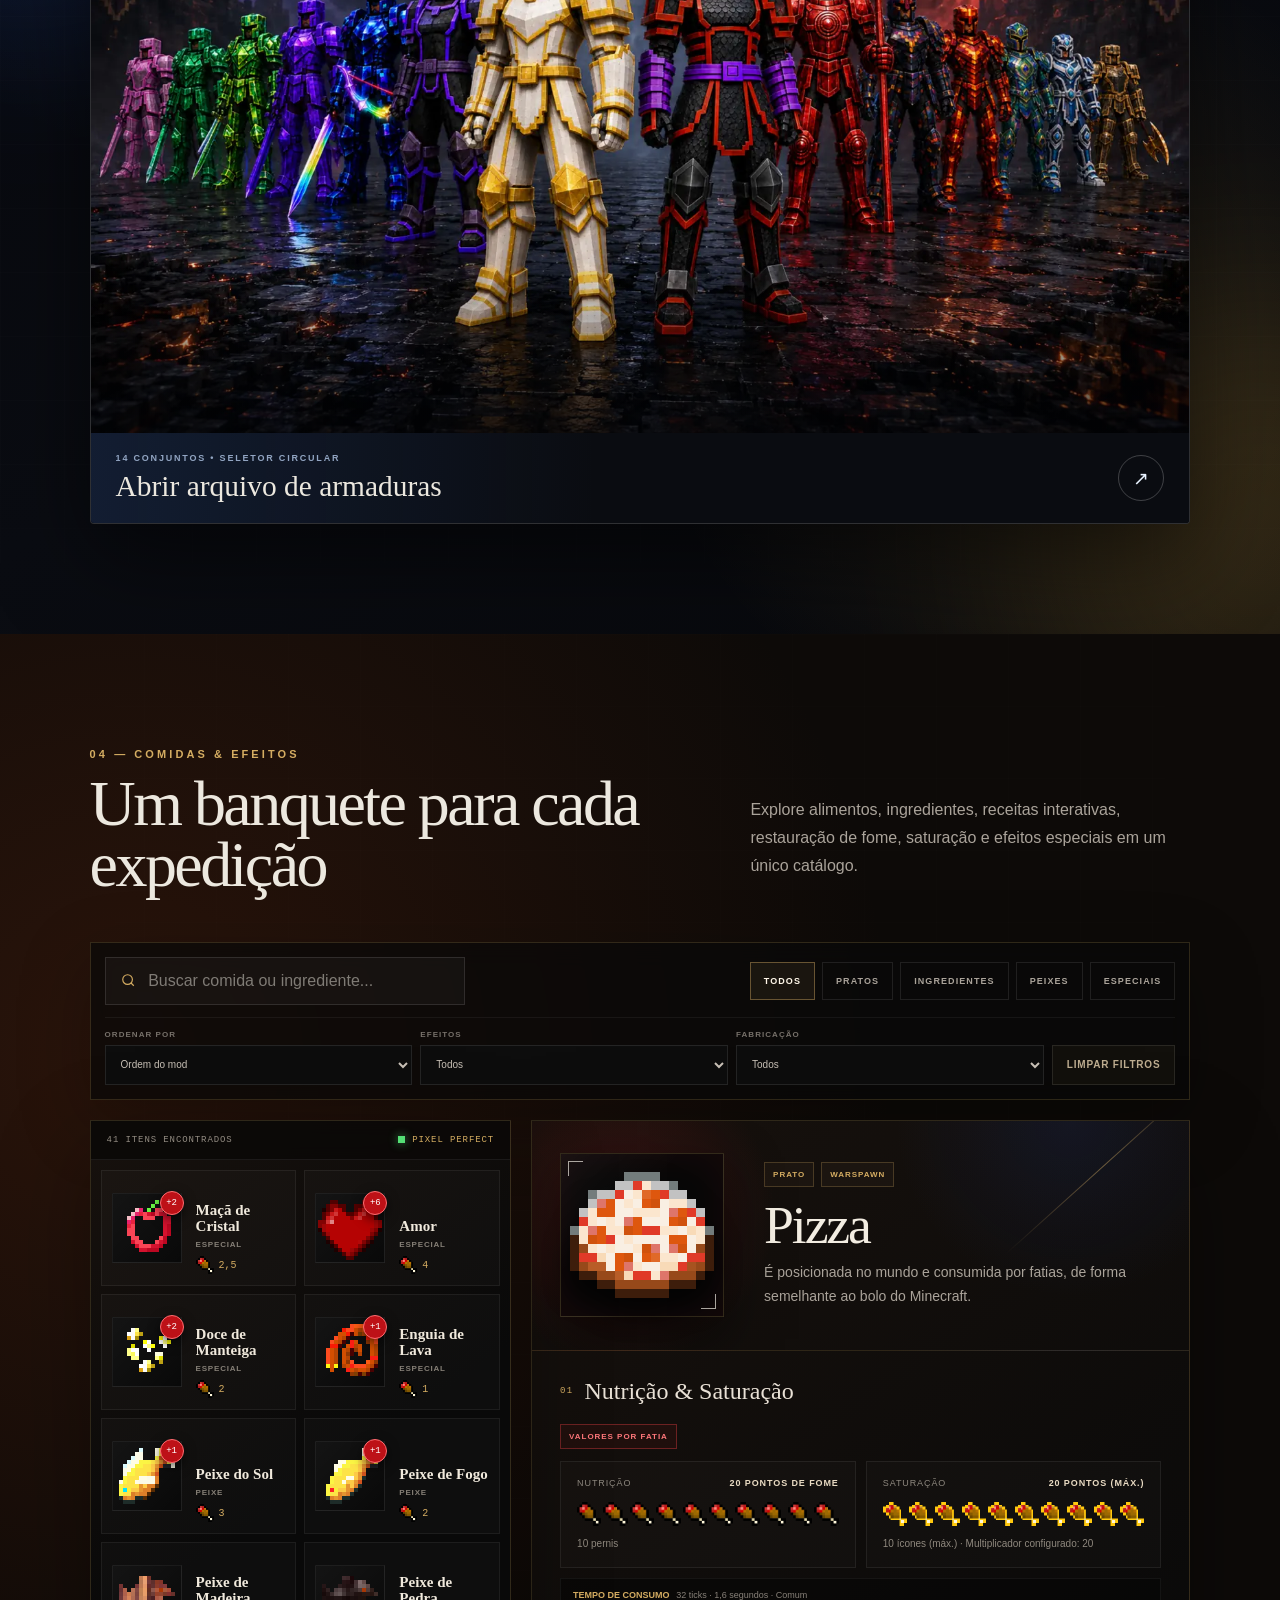
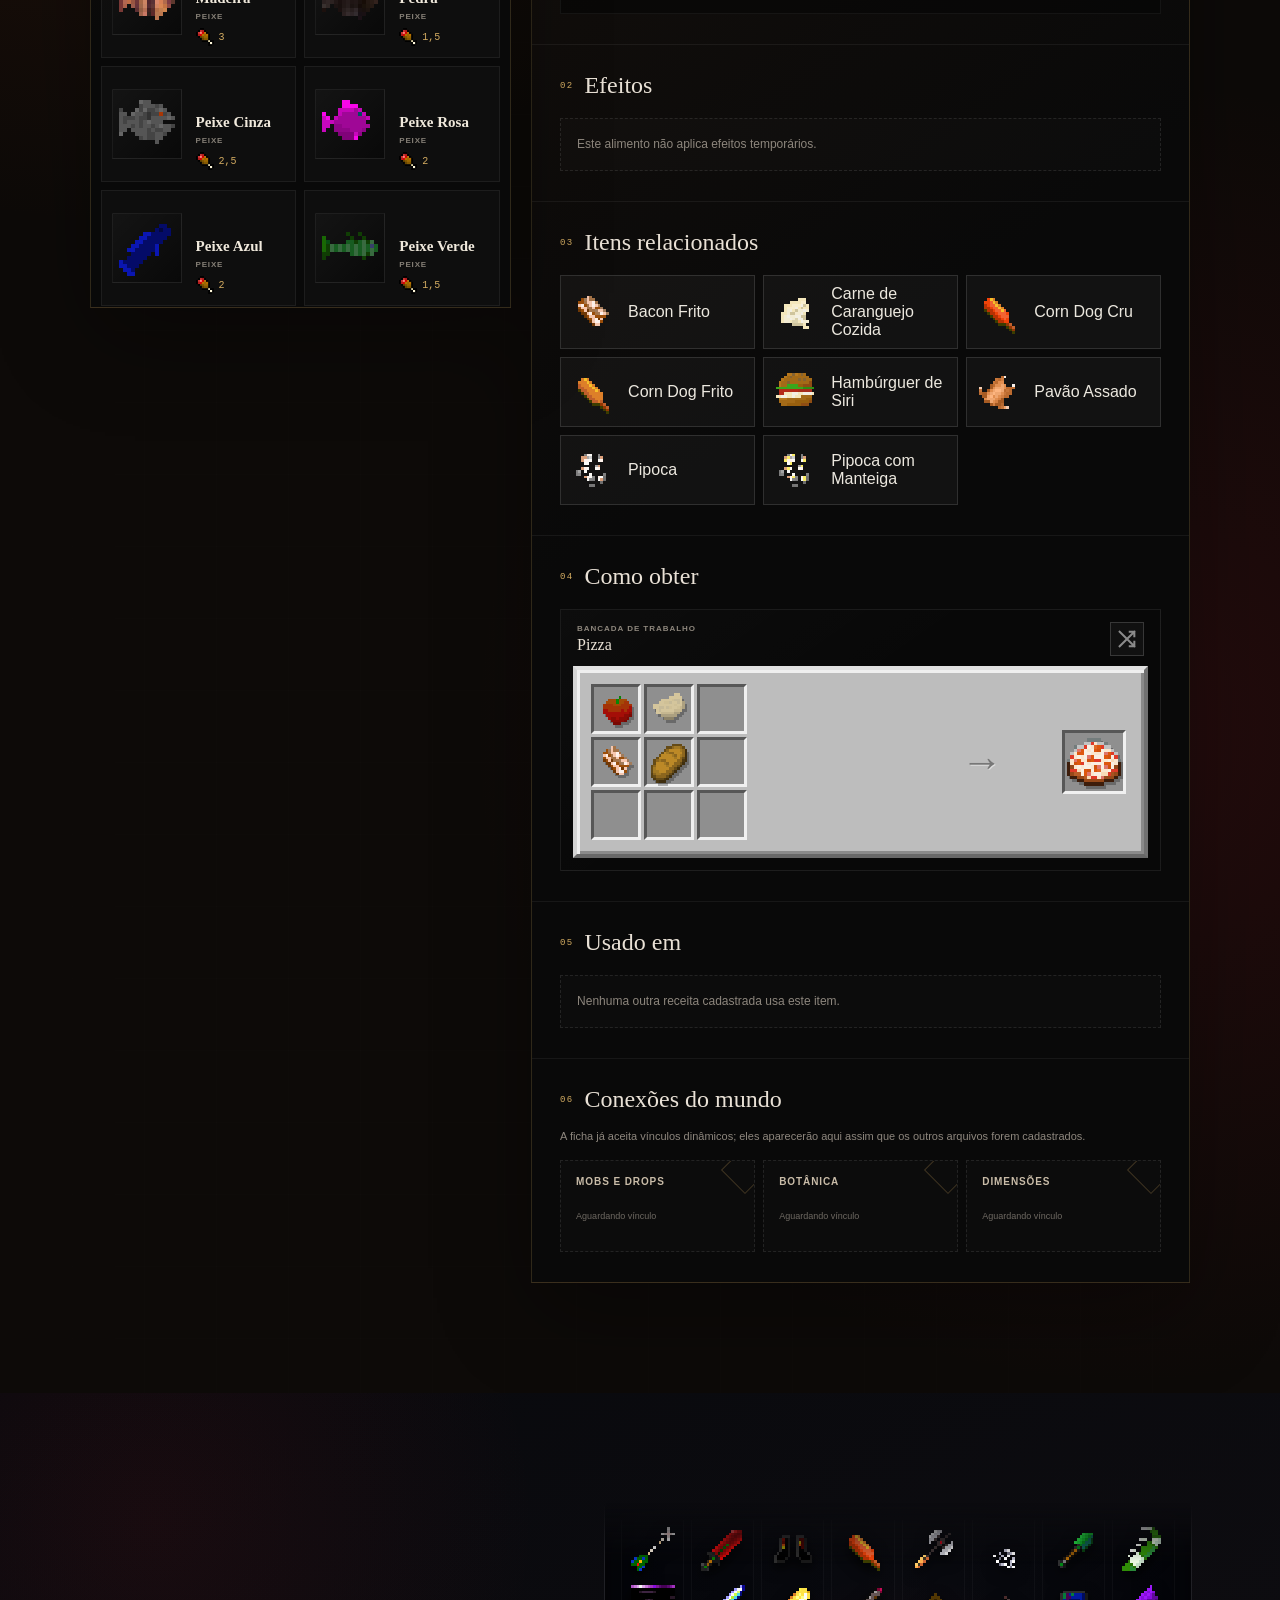
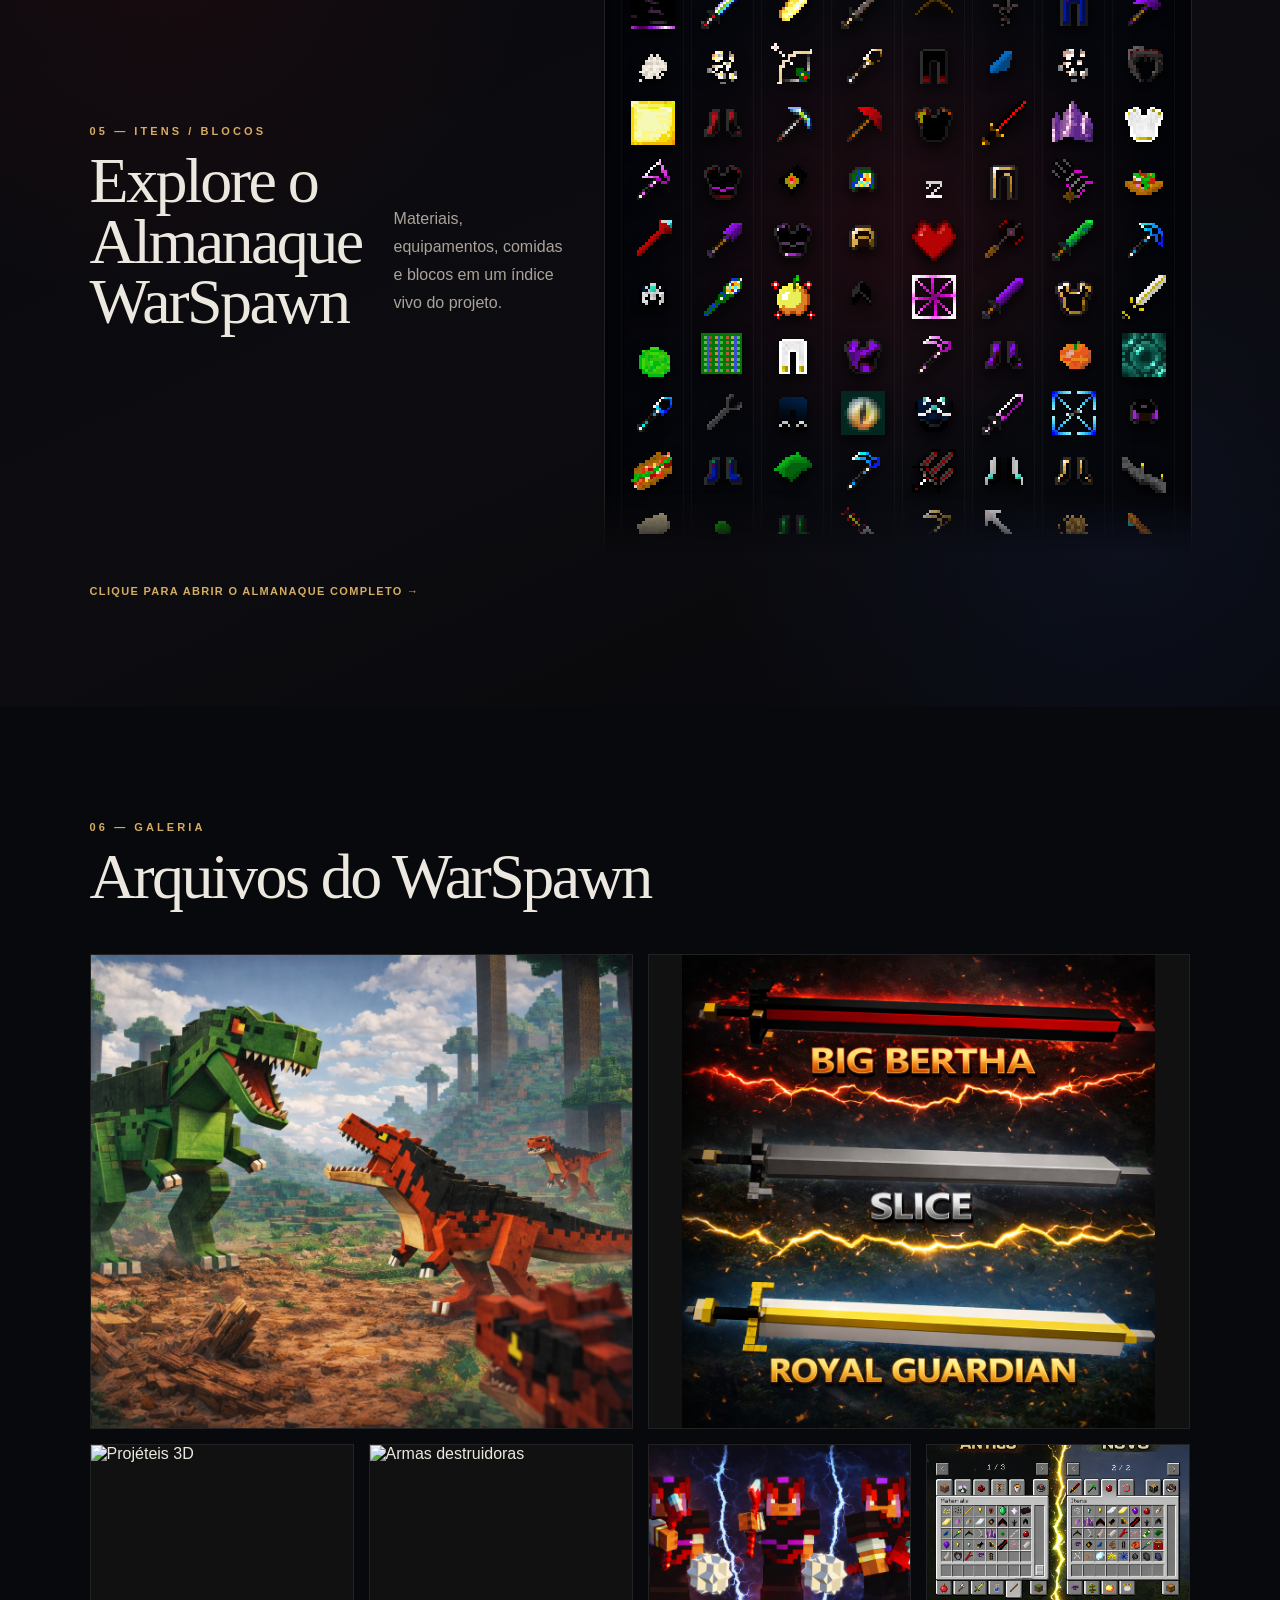
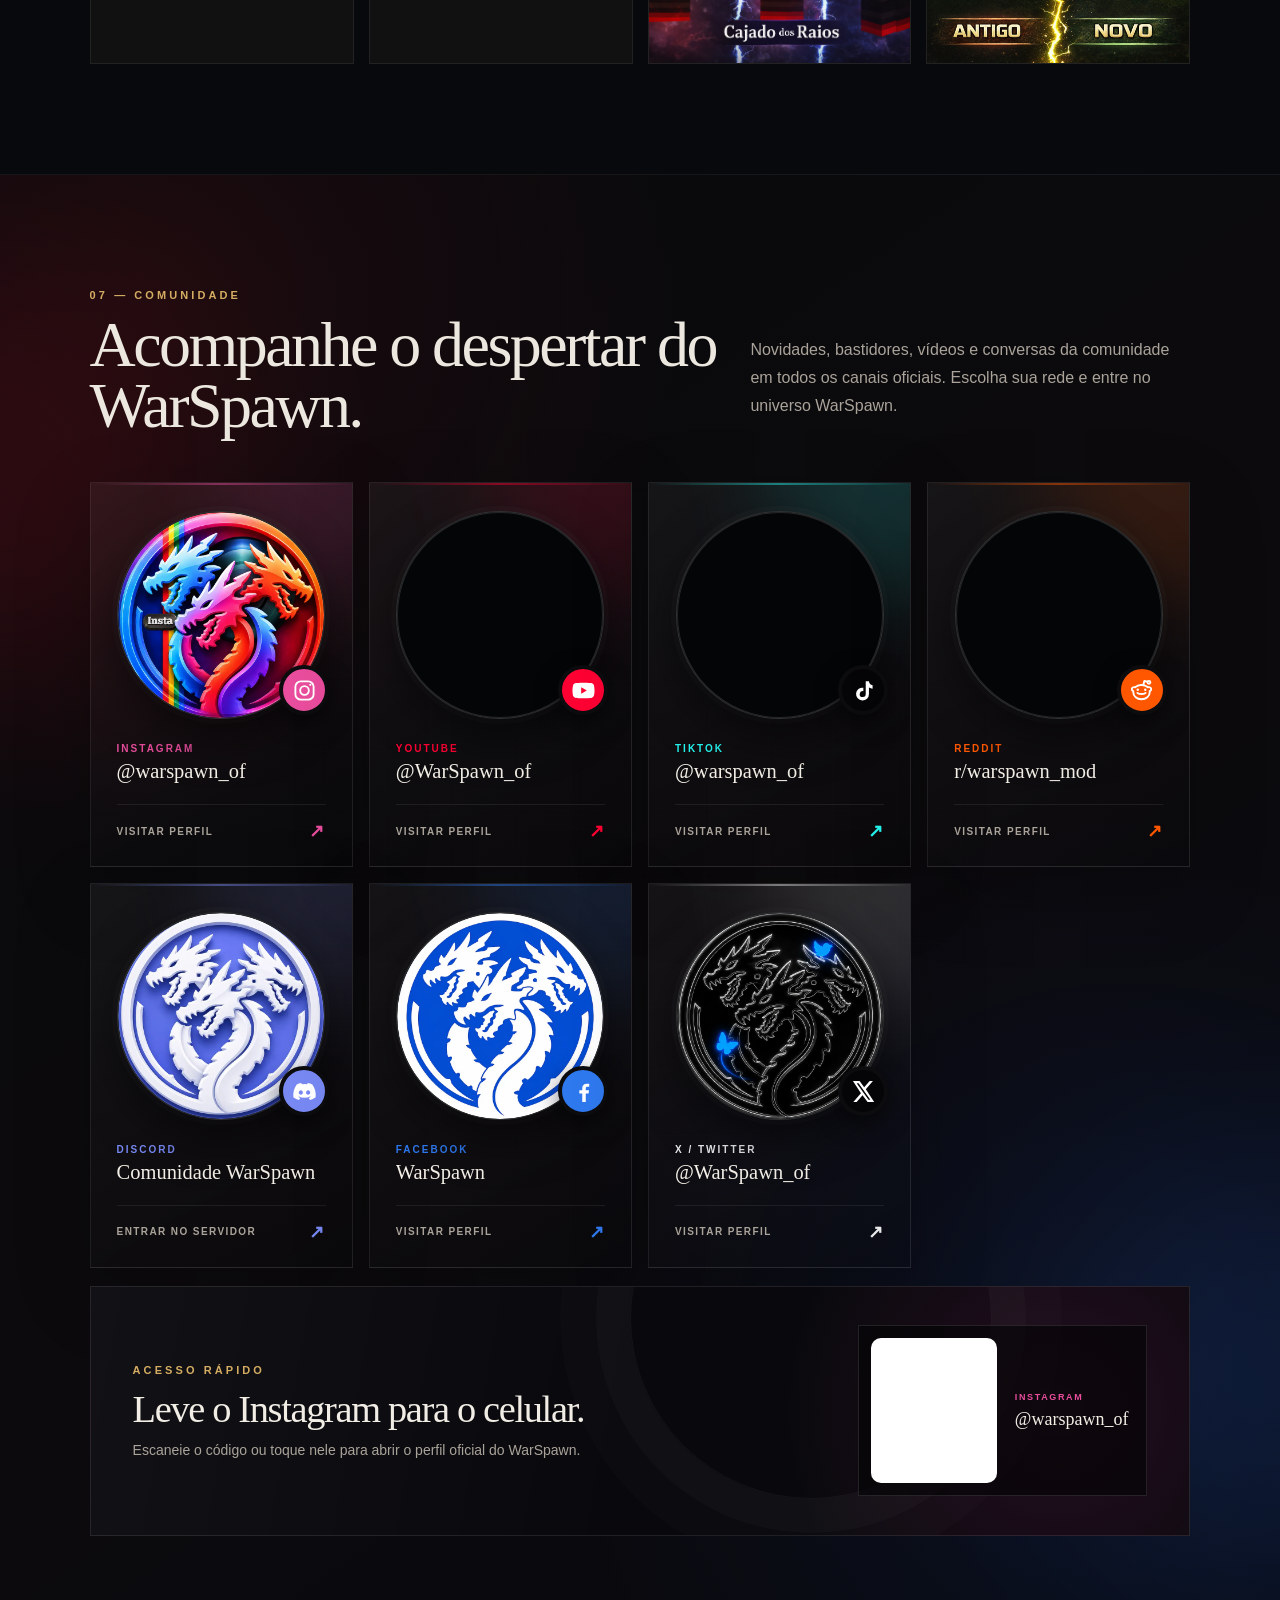
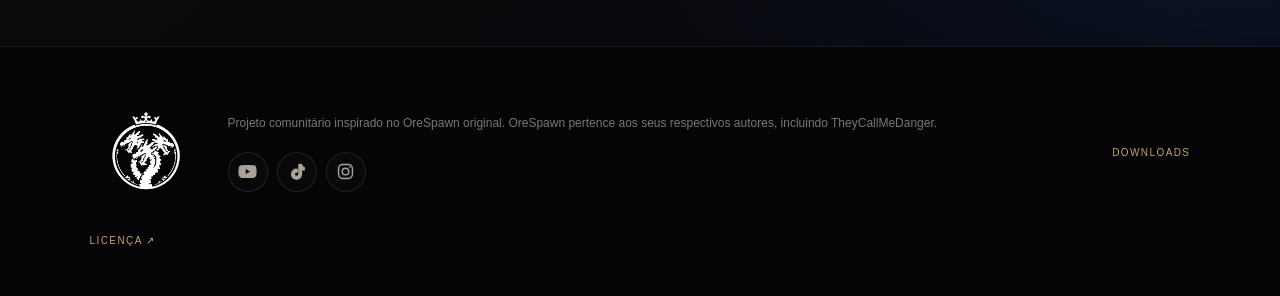
==== commit 7d96a8a4: "Connect global search labels to homepage translations" ====
--- a/index.html
+++ b/index.html
@@ -1078,6 +1078,6 @@
     <script src="armor-system.js?v=20261127-site-nav" defer></script>
     <script src="almanac-system.js?v=20261127-site-nav" defer></script>
     <script src="ui-sound-system.js?v=20260820-armor-sync" defer></script>
-    <script src="site-navigation.js?v=20261127" defer></script>
+    <script src="site-navigation.js?v=20261127-2" defer></script>
   </body>
 </html>
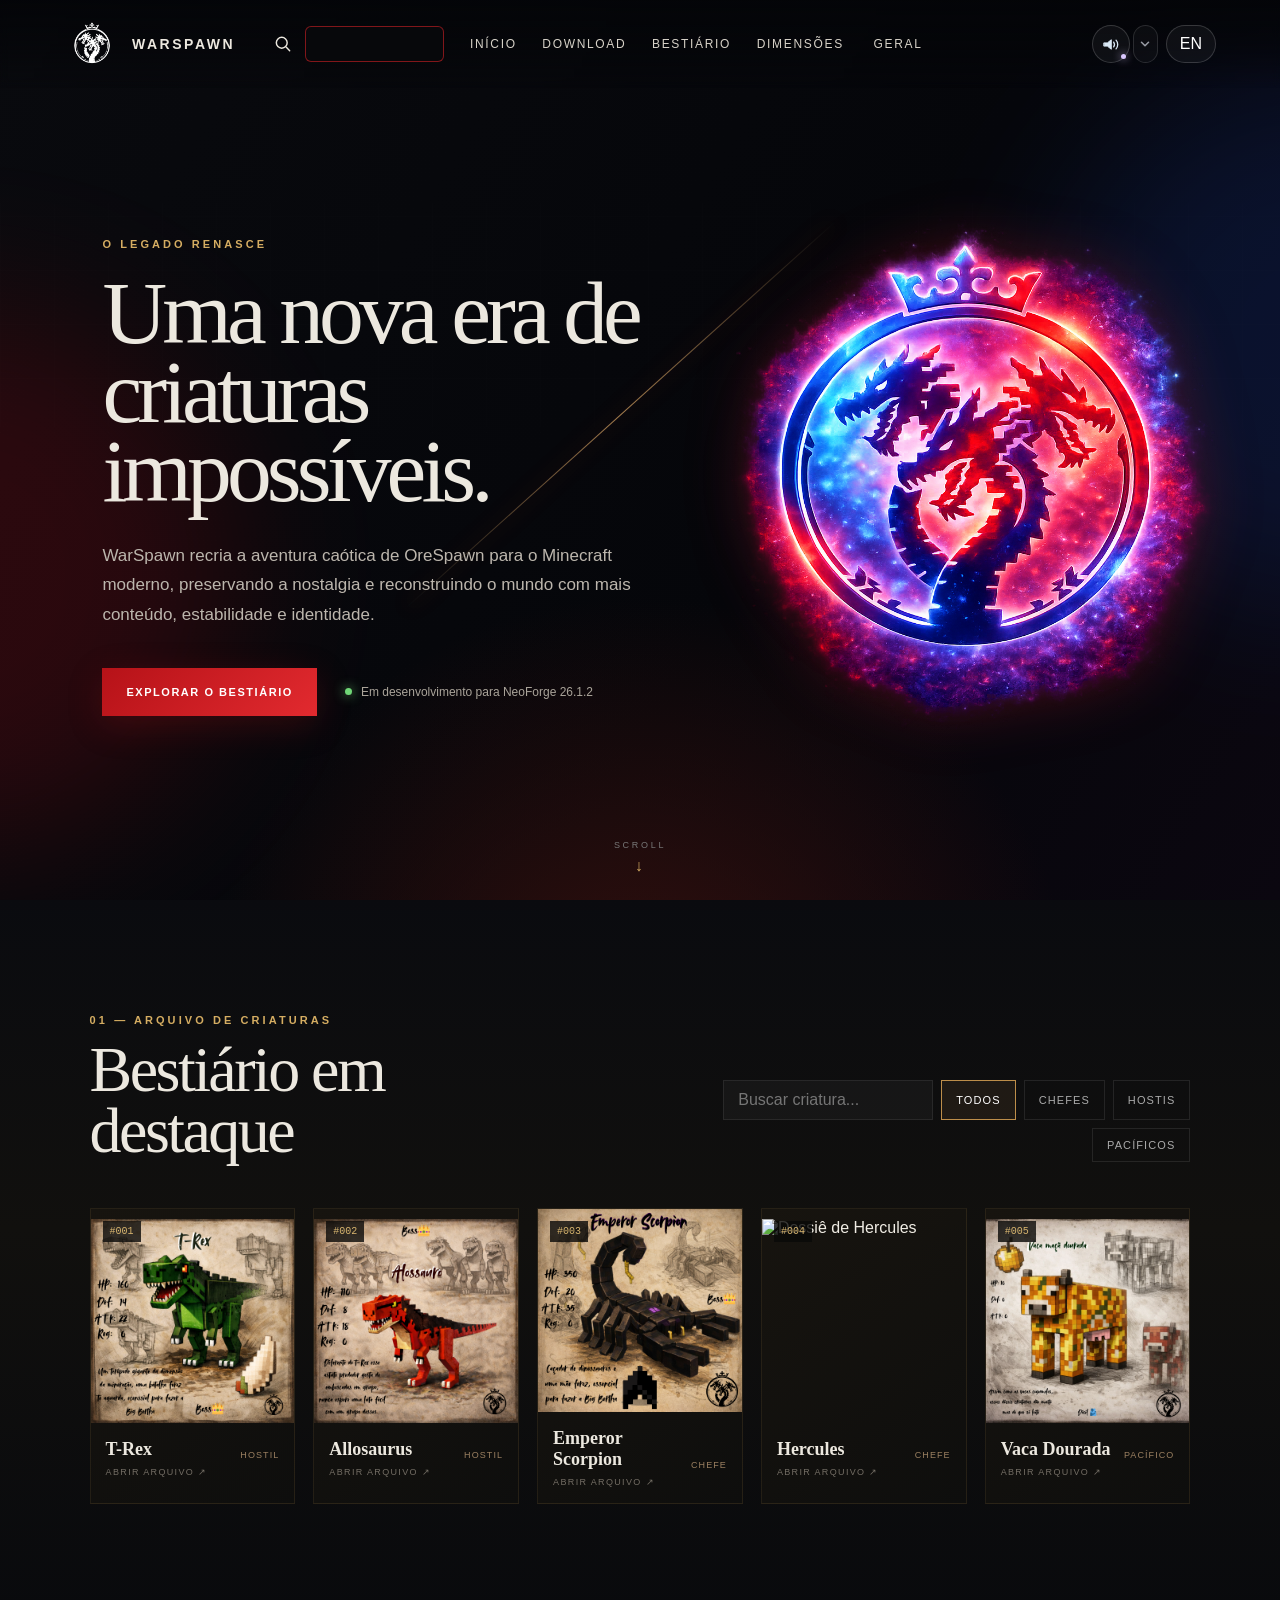
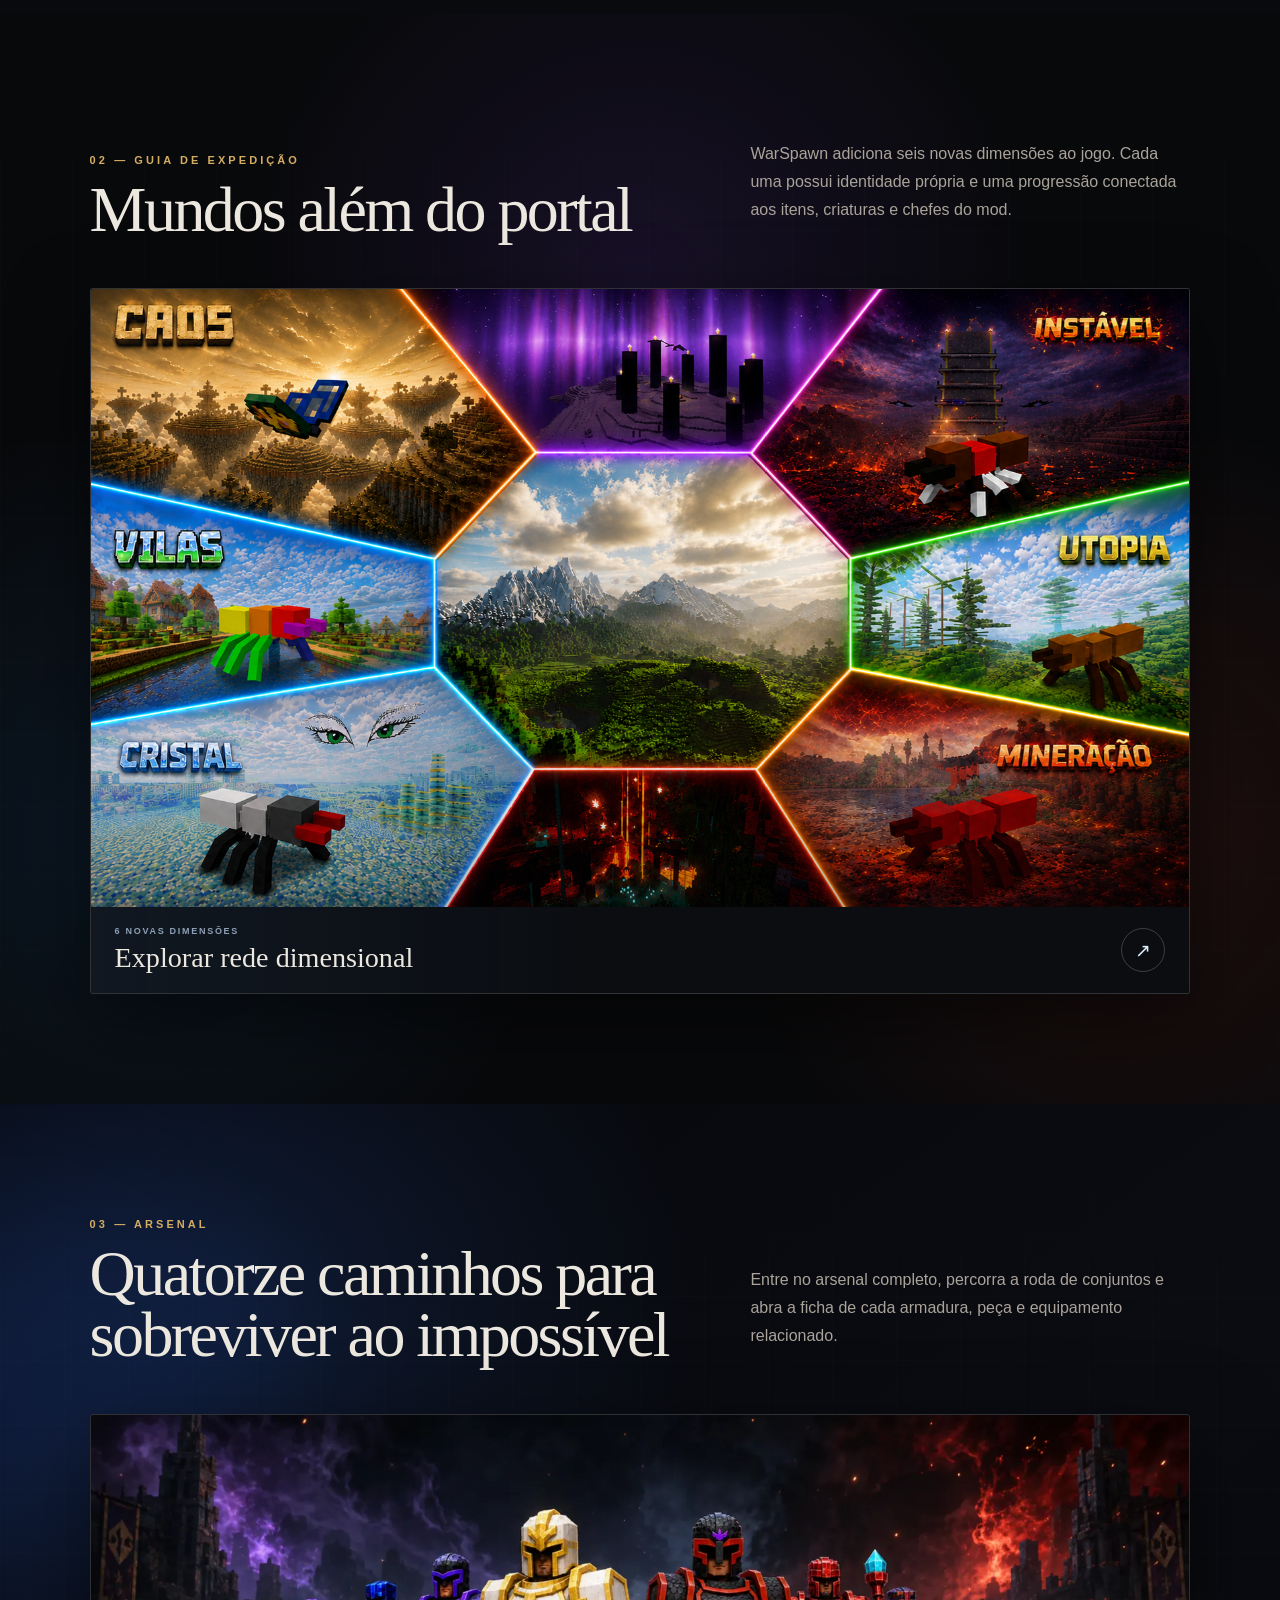
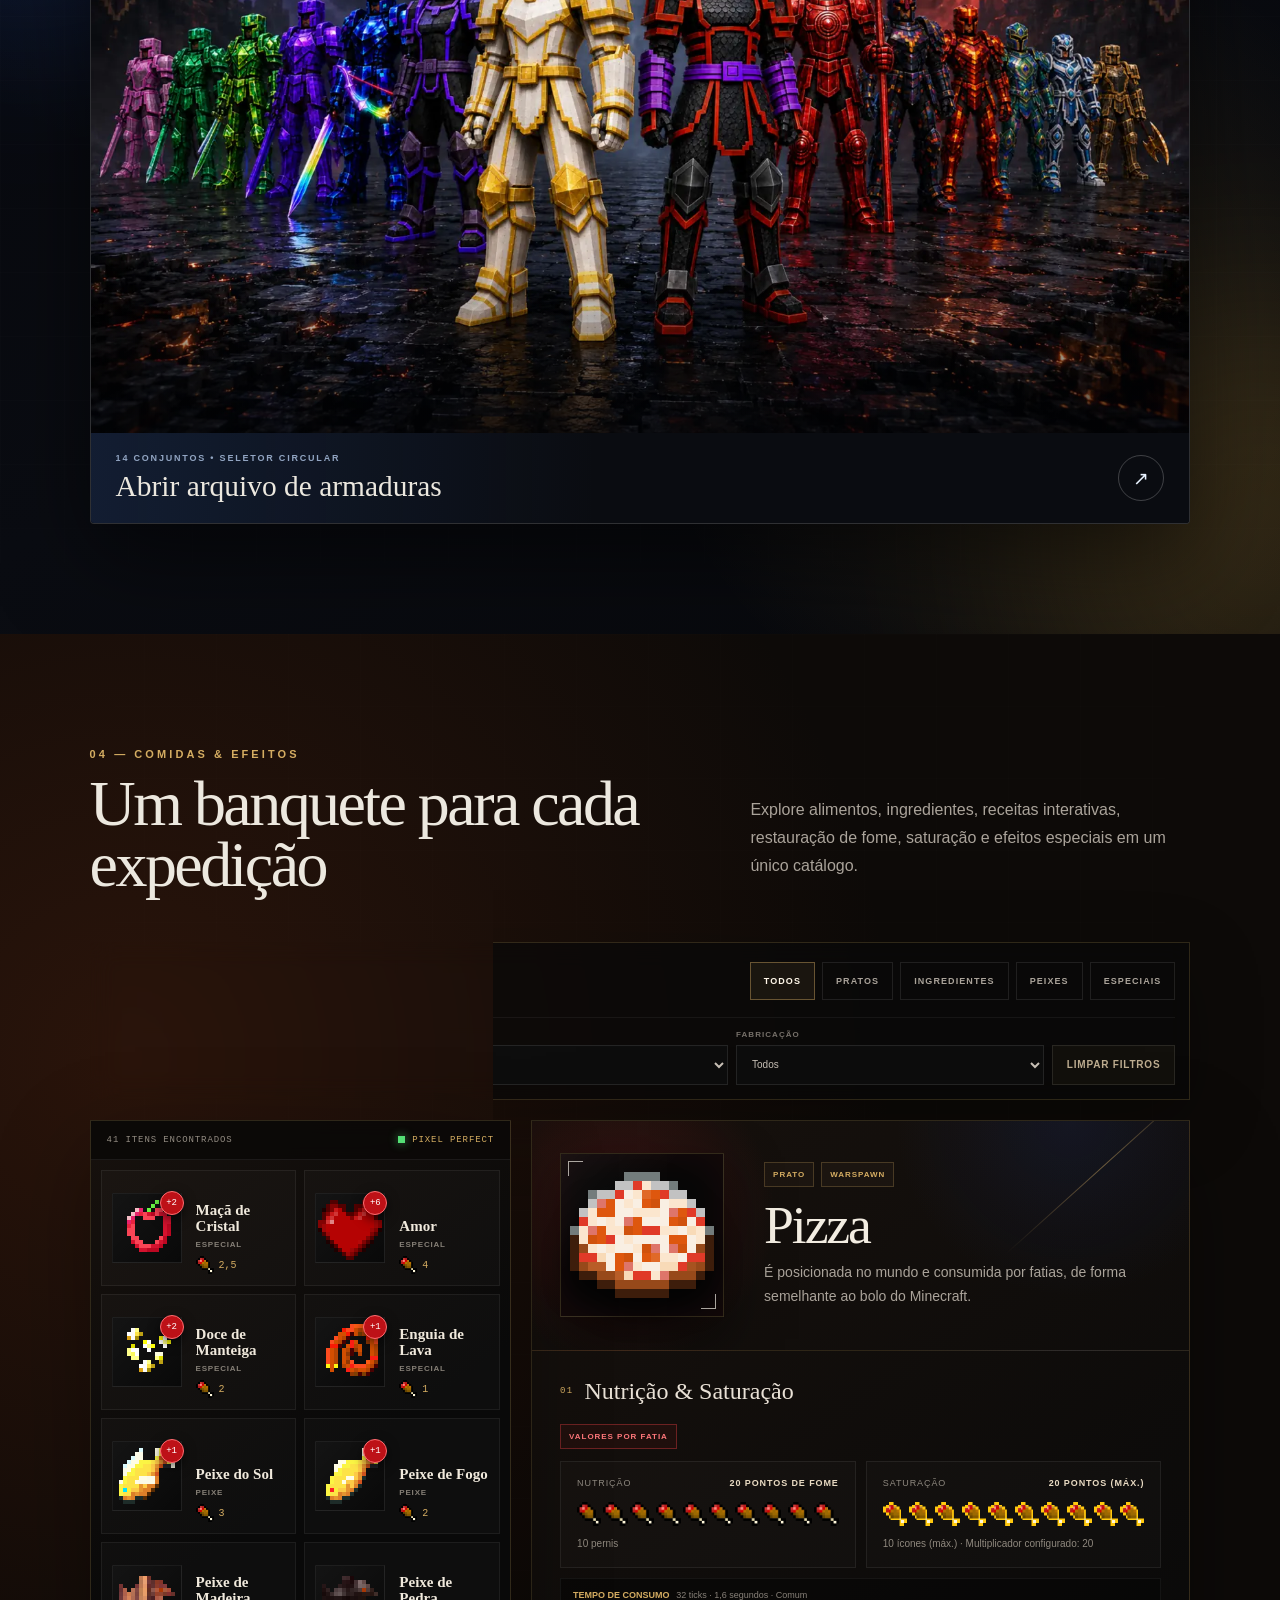
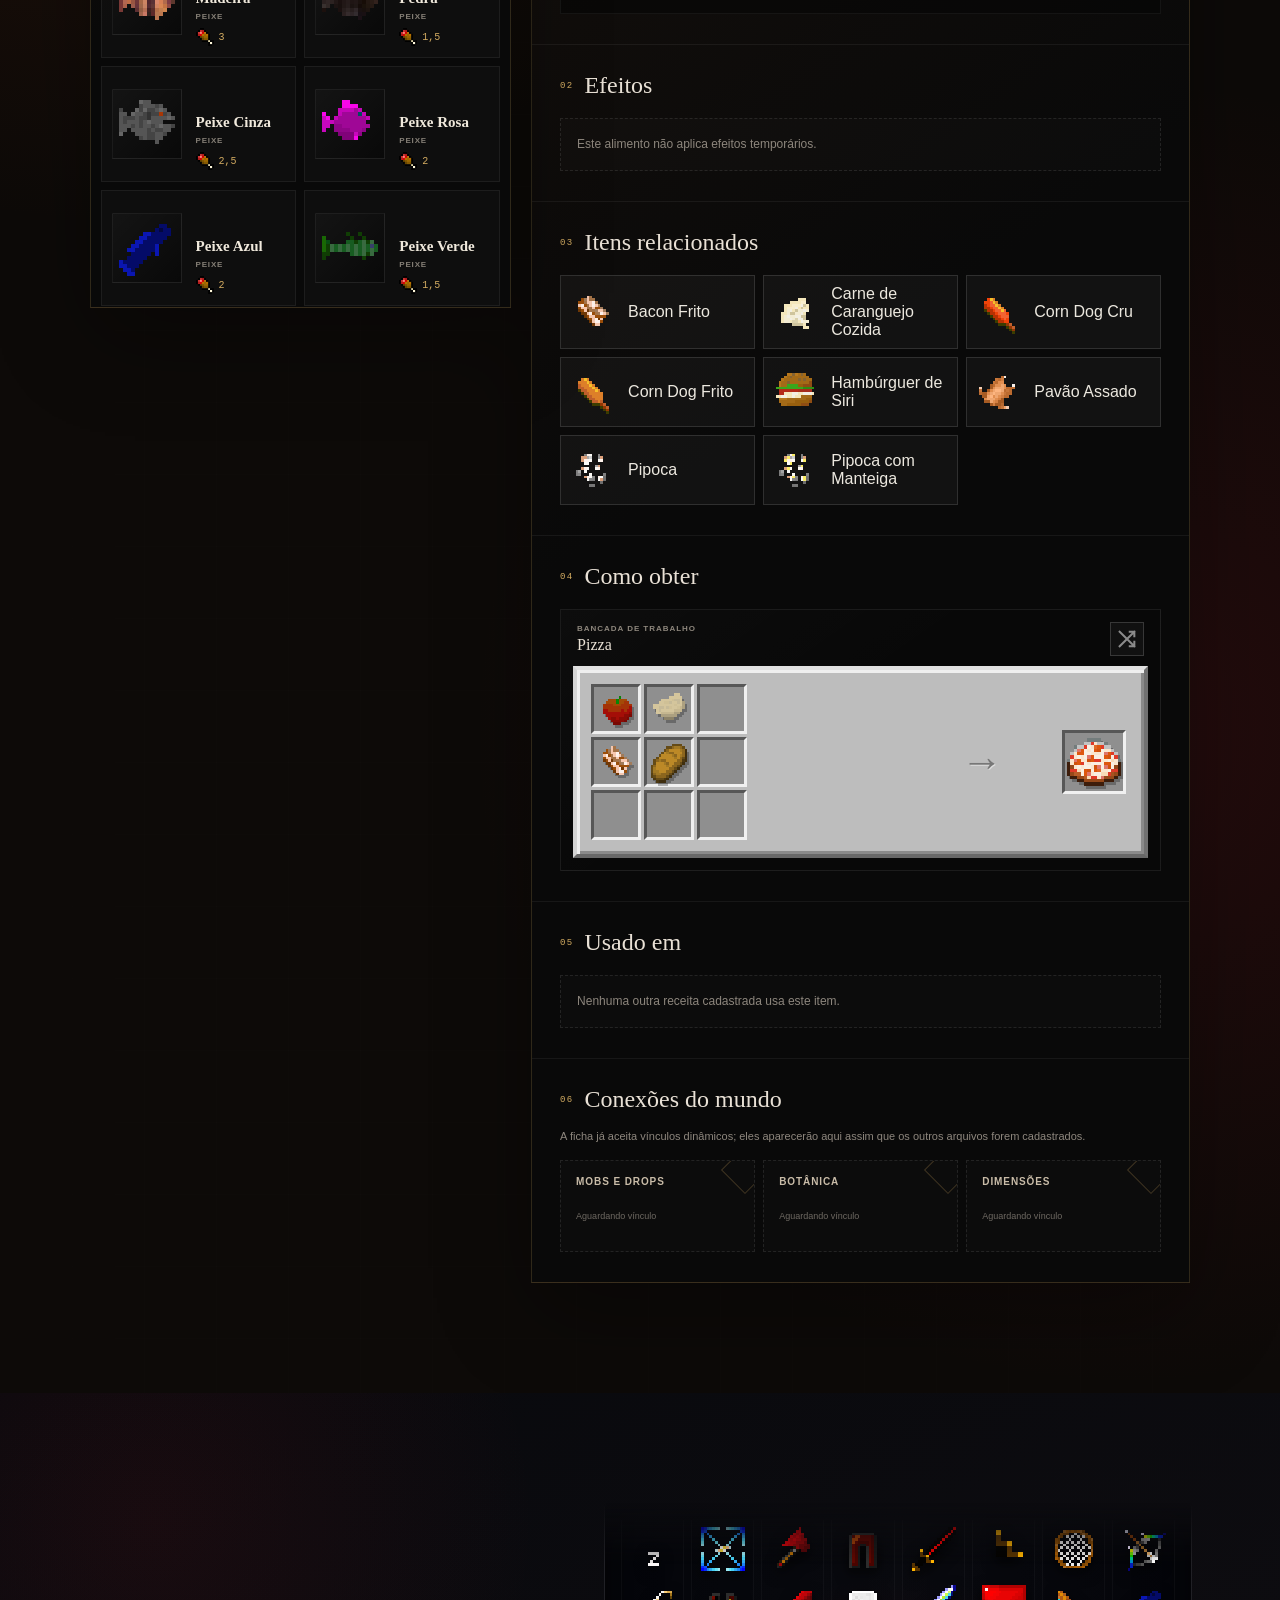
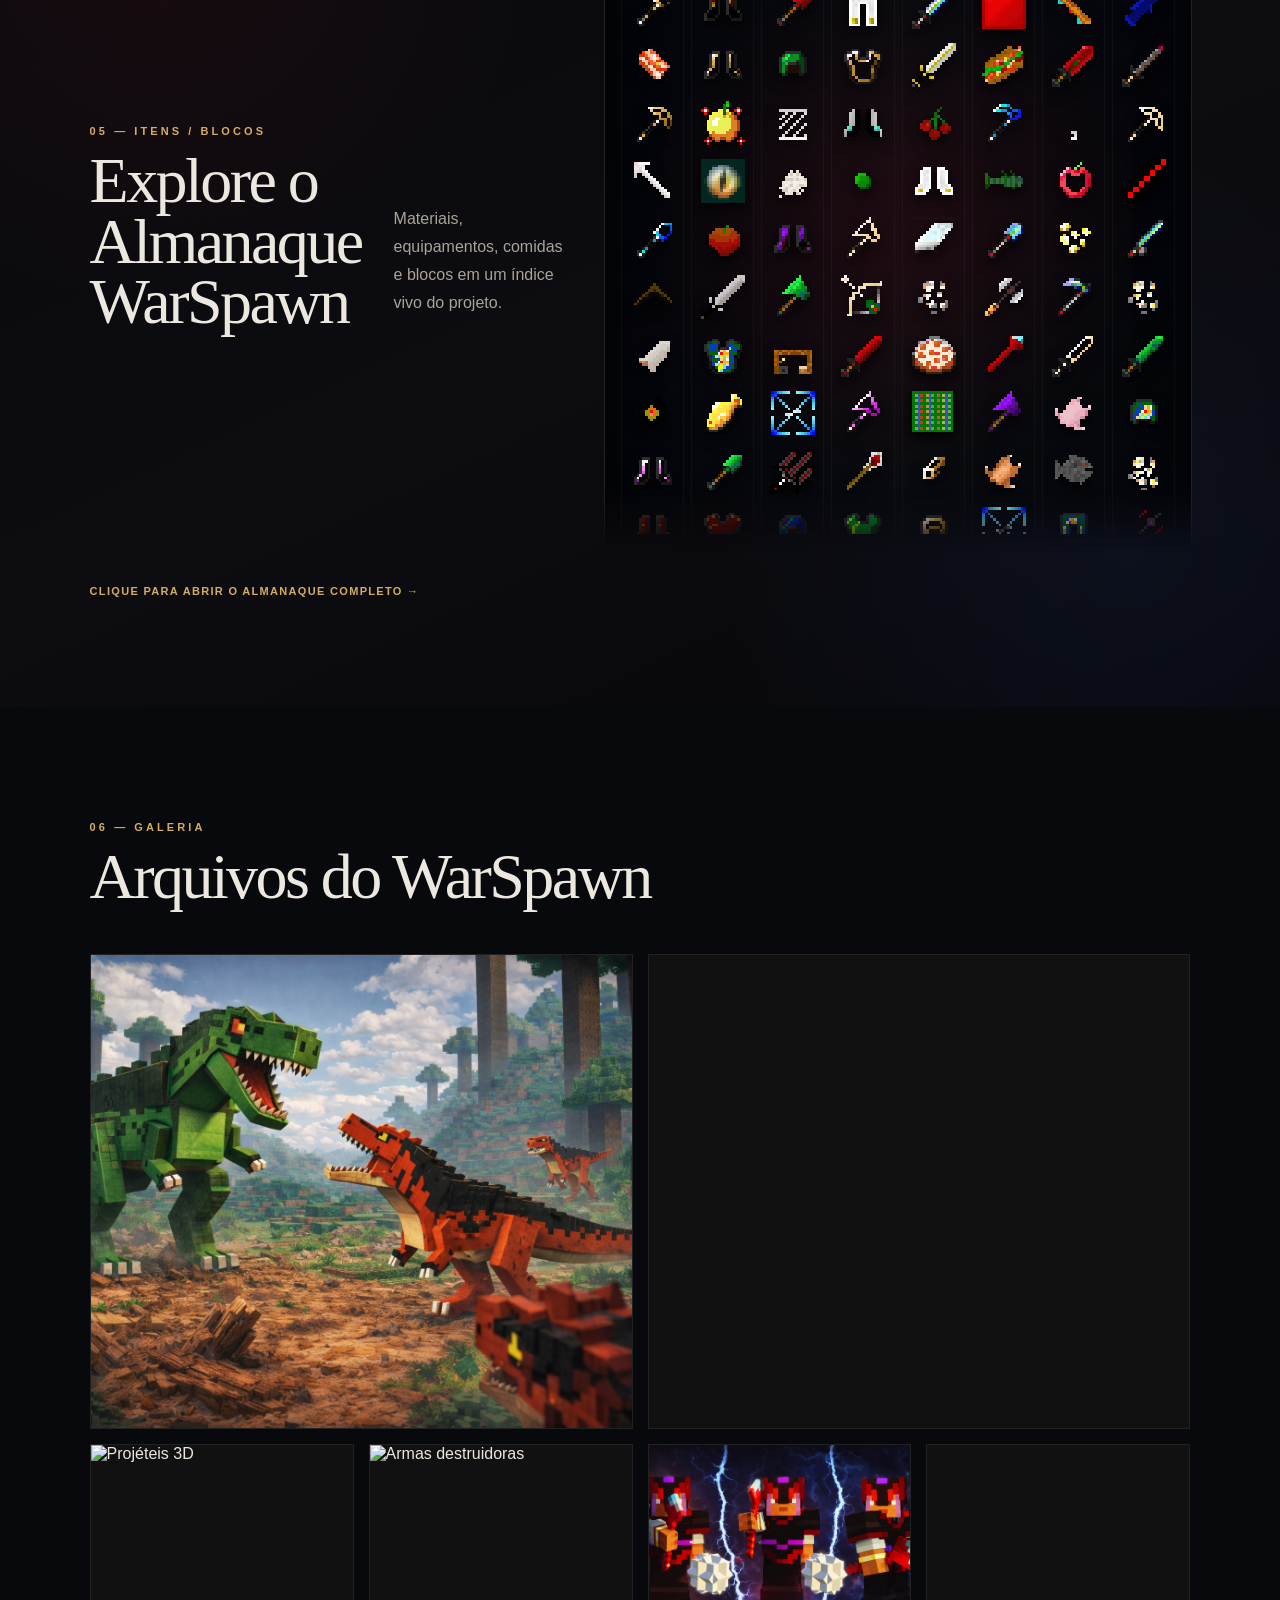
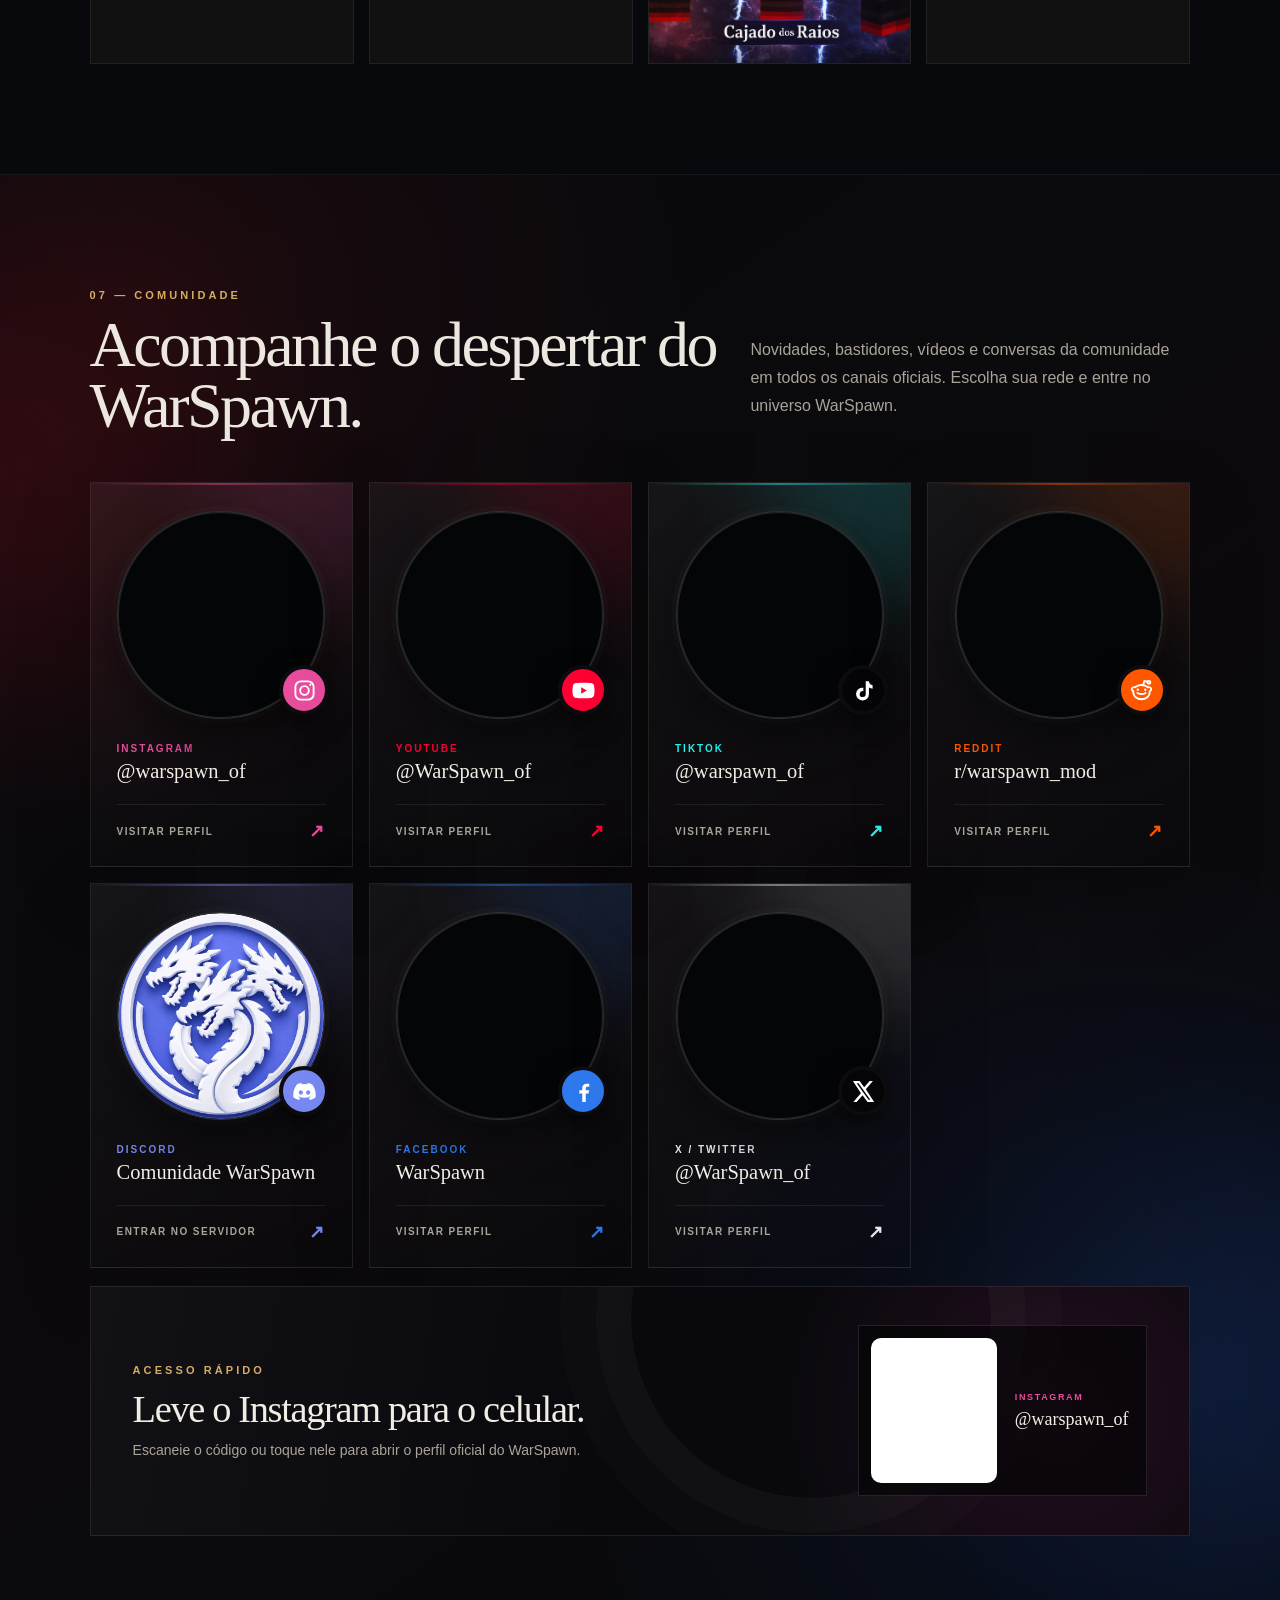
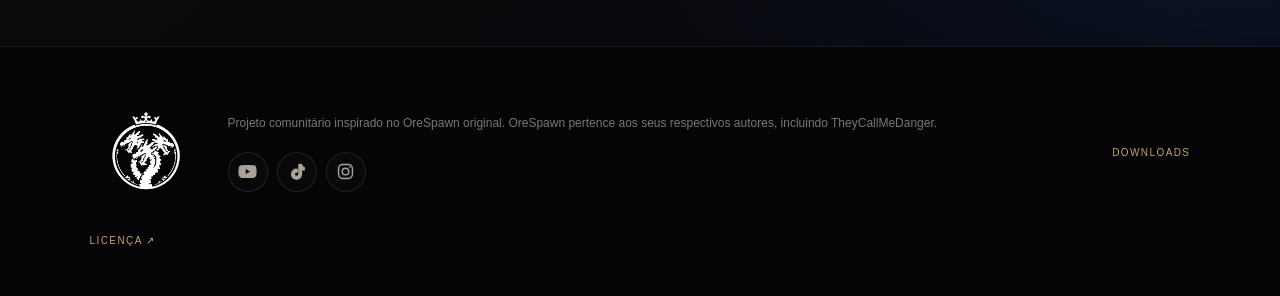
==== commit 9ba07724: "Keep header search visible and animate the General menu" ====
--- a/index.html
+++ b/index.html
@@ -36,7 +36,7 @@
     <link rel="stylesheet" href="armor-system.css?v=20260919-vanilla-nodes" />
     <link rel="stylesheet" href="almanac-system.css?v=20260920-home-showcase" />
     <link rel="stylesheet" href="ui-sound-system.css?v=20260819-arsenal-polish" />
-    <link rel="stylesheet" href="site-navigation.css?v=20261127">
+    <link rel="stylesheet" href="site-navigation.css?v=20261127-inline">
     <title>WarSpawn — Bestiário Oficial</title>
   </head>
   <body>
@@ -45,12 +45,12 @@
         <img src="assets/emblem-white.png" alt="" width="56" height="56" />
         <span>WARSPAWN</span>
       </a>
-      <div class="site-search-shell">
+      <div class="site-search-shell" role="search">
         <button class="site-search-toggle" id="site-search-toggle" type="button" aria-label="Pesquisar no WarSpawn" data-i18n-aria-label="navSearch" aria-expanded="false" aria-controls="site-search">
           <svg viewBox="0 0 24 24" width="20" height="20" fill="none" stroke="currentColor" stroke-width="1.75" stroke-linecap="round" aria-hidden="true"><circle cx="10.5" cy="10.5" r="6.5"/><path d="m16 16 4 4"/></svg>
         </button>
-        <div class="site-search-panel" id="site-search" role="search" hidden>
-          <input id="site-search-input" type="search" maxlength="80" autocomplete="off" aria-label="Pesquisar no WarSpawn" />
+        <input id="site-search-input" type="search" maxlength="80" autocomplete="off" aria-label="Pesquisar no WarSpawn" data-i18n-aria-label="navSearch" aria-controls="site-search" />
+        <div class="site-search-panel" id="site-search" hidden>
           <p id="site-search-status" class="site-search-status" role="status"></p>
           <ul class="site-search-results" id="site-search-results"></ul>
           <button class="site-search-more" id="site-search-more" type="button" hidden>Mostrar mais</button>
@@ -63,7 +63,7 @@
         <a href="#dimensoes" data-i18n="navDimensions">Dimensões</a>
         <div class="nav-general">
           <button class="nav-general-toggle" id="general-toggle" type="button" data-i18n="navGeneral" aria-expanded="false" aria-controls="general-links">Geral</button>
-          <div class="nav-general-links" id="general-links" hidden>
+          <div class="nav-general-links" id="general-links" inert>
             <a href="#arsenal" data-i18n="navArsenal">Arsenal</a>
             <a href="#itens-blocos" data-i18n="navAlmanac">Itens / Blocos</a>
             <a href="#comidas" data-i18n="navFood">Comidas</a>
@@ -1078,6 +1078,6 @@
     <script src="armor-system.js?v=20261127-site-nav" defer></script>
     <script src="almanac-system.js?v=20261127-site-nav" defer></script>
     <script src="ui-sound-system.js?v=20260820-armor-sync" defer></script>
-    <script src="site-navigation.js?v=20261127-2" defer></script>
+    <script src="site-navigation.js?v=20261127-inline" defer></script>
   </body>
 </html>
--- a/site-navigation.css
+++ b/site-navigation.css
@@ -1,17 +1,26 @@
 .site-header {
   --site-header-height: 88px;
+  --nav-accent-border: color-mix(in srgb, var(--red) 60%, transparent);
+  --nav-accent-glow: color-mix(in srgb, var(--red) 25%, transparent);
+  --nav-accent-hover: color-mix(in srgb, var(--red) 16%, transparent);
   gap: clamp(10px, 2vw, 32px);
 }
 .site-header .brand { flex: none; }
 .site-header .primary-nav {
-  flex: 1;
-  justify-content: center;
+  flex: 1 0 auto;
+  justify-content: flex-start;
   align-items: center;
   gap: clamp(12px, 2vw, 28px);
   white-space: nowrap;
 }
 .site-search-shell,
 .nav-general { position: relative; }
+.site-search-shell {
+  display: flex;
+  align-items: center;
+  flex: 1 0 44px;
+  min-width: 108px;
+}
 .site-search-toggle,
 .nav-general-toggle {
   display: grid;
@@ -28,12 +37,12 @@
 .site-search-toggle:hover,
 .nav-general-toggle:hover,
 .site-search-toggle[aria-expanded="true"],
-.nav-general-toggle[aria-expanded="true"] { color: var(--gold); }
+.nav-general-toggle[aria-expanded="true"] { color: var(--red); }
 .site-search-toggle:focus-visible,
 .nav-general-toggle:focus-visible,
 .site-search-panel :focus-visible,
 .nav-general-links a:focus-visible {
-  outline: 2px solid var(--gold);
+  outline: 2px solid var(--red);
   outline-offset: -2px;
 }
 .site-search-panel,
@@ -43,9 +52,9 @@
   top: 100%;
   background: #101116;
   color: var(--ink);
-  border: 1px solid #d5ad624d;
+  border: 1px solid var(--nav-accent-border);
   border-radius: 10px;
-  box-shadow: 0 12px 36px #000a;
+  box-shadow: 0 12px 36px #000a, 0 0 16px var(--nav-accent-glow);
 }
 .site-search-panel {
   left: 0;
@@ -54,14 +63,22 @@
   overflow: auto;
   padding: 10px;
 }
-.site-search-panel input {
+.site-search-shell input {
+  flex: 1;
+  min-width: 0;
   width: 100%;
-  padding: 10px;
-  border: 1px solid #ffffff35;
-  border-radius: 4px;
-  color: inherit;
+  height: 36px;
+  padding: 0 8px;
+  border: 1px solid var(--nav-accent-border);
+  border-radius: 6px;
+  color: var(--ink);
   background: #07080b;
   font-size: 16px;
+}
+.site-search-shell input:focus-visible {
+  outline: 2px solid var(--red);
+  outline-offset: -1px;
+  box-shadow: 0 0 12px var(--nav-accent-glow);
 }
 .site-search-status { margin: 8px 4px; color: var(--muted); font-size: 0.875rem; }
 .site-search-status:empty { display: none; }
@@ -79,20 +96,40 @@
 .site-search-result { display: flex; gap: 8px; align-items: center; text-align: left; }
 .site-search-result:hover,
 .site-search-more:hover,
-.nav-general-links a:hover { background: #d5ad621e; }
+.nav-general-links a:hover { background: var(--nav-accent-hover); }
 .site-search-result img {
   flex: none;
   object-fit: contain;
   image-rendering: pixelated;
 }
 .site-search-result small { display: block; color: var(--muted); font-size: 0.875rem; }
-.site-search-more { color: var(--gold); }
-.nav-general-links { right: 0; min-width: max-content; max-height: calc(100dvh - var(--site-header-height) - 8px); overflow: auto; padding: 4px; }
+.nav-general-links {
+  right: 0;
+  min-width: max-content;
+  max-height: calc(100dvh - var(--site-header-height) - 8px);
+  overflow: auto;
+  padding: 4px;
+  opacity: 0;
+  visibility: hidden;
+  pointer-events: none;
+  transform: translateY(-5px);
+  transition: opacity 180ms ease, transform 220ms cubic-bezier(.2, .75, .3, 1), visibility 0s linear 220ms;
+}
+.nav-general-toggle[aria-expanded="true"] + .nav-general-links {
+  opacity: 1;
+  visibility: visible;
+  pointer-events: auto;
+  transform: translateY(0);
+  transition-delay: 0s;
+}
+@media (prefers-reduced-motion: reduce) {
+  .nav-general-links { transition: none; }
+}
 .site-header .nav-general-links a { display: flex; align-items: center; min-height: 44px; padding: 0 12px; }
 .nav-general-links a::after { display: none; }
 #galeria figure[id] { scroll-margin-top: 100px; }
 
-@media (max-width: 900px) {
+@media (max-width: 960px) {
   .site-header {
     --site-header-height: 112px;
     height: var(--site-header-height);
@@ -103,8 +140,7 @@
     background-color: #07080bf2;
   }
   .site-header .header-controls { grid-area: 1 / 3; }
-  .site-search-shell { position: static; }
-  .site-search-toggle { justify-self: start; }
+  .site-search-shell { position: static; min-width: 0; margin-right: 8px; }
   .site-header .primary-nav {
     grid-area: 2 / 1 / 3 / -1;
     justify-content: space-between;
@@ -114,7 +150,7 @@
   }
   .site-header .primary-nav > a { display: flex; align-items: center; min-height: 44px; padding: 0; }
   .site-header .primary-nav > a::after { bottom: 4px; }
-  .site-search-panel { left: 16px; }
+  .site-search-panel { left: 16px; top: 63px; }
   .section, #galeria figure[id] { scroll-margin-top: 112px; }
 }
 @media (max-width: 390px) {
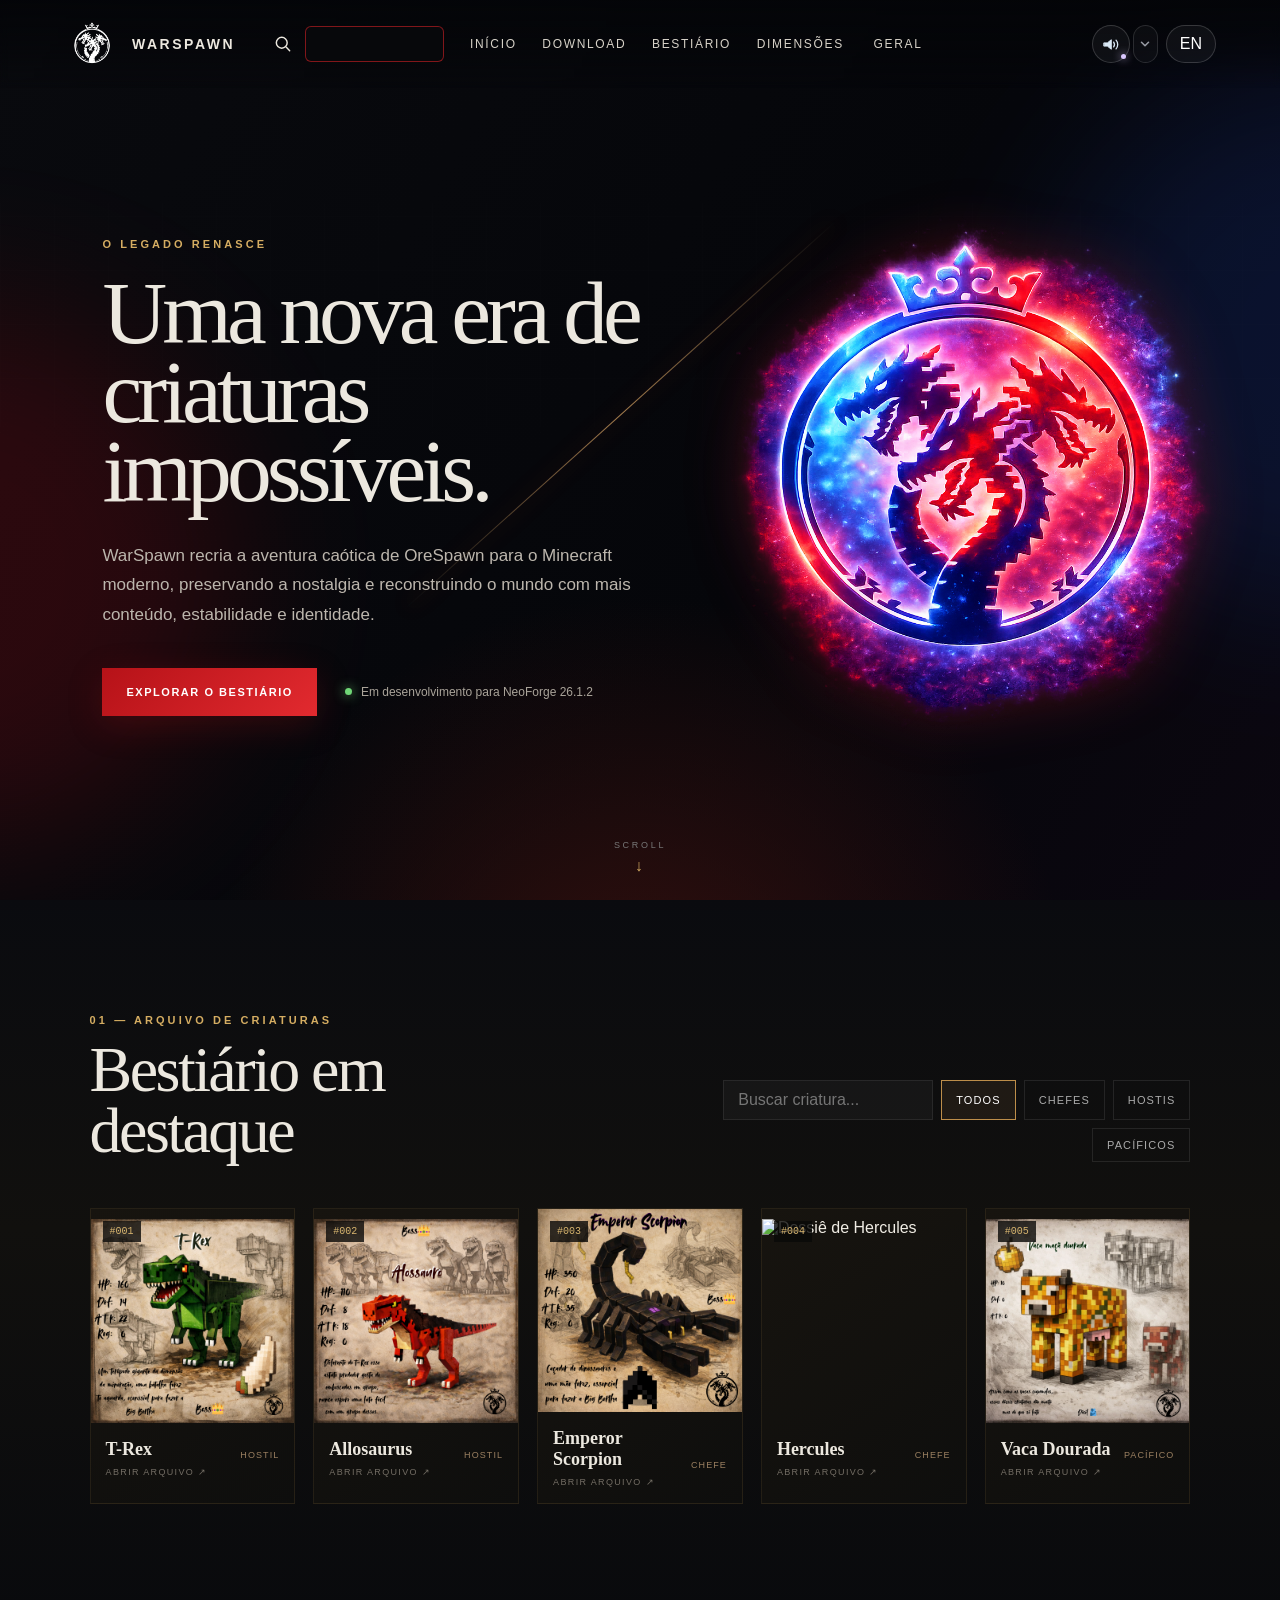
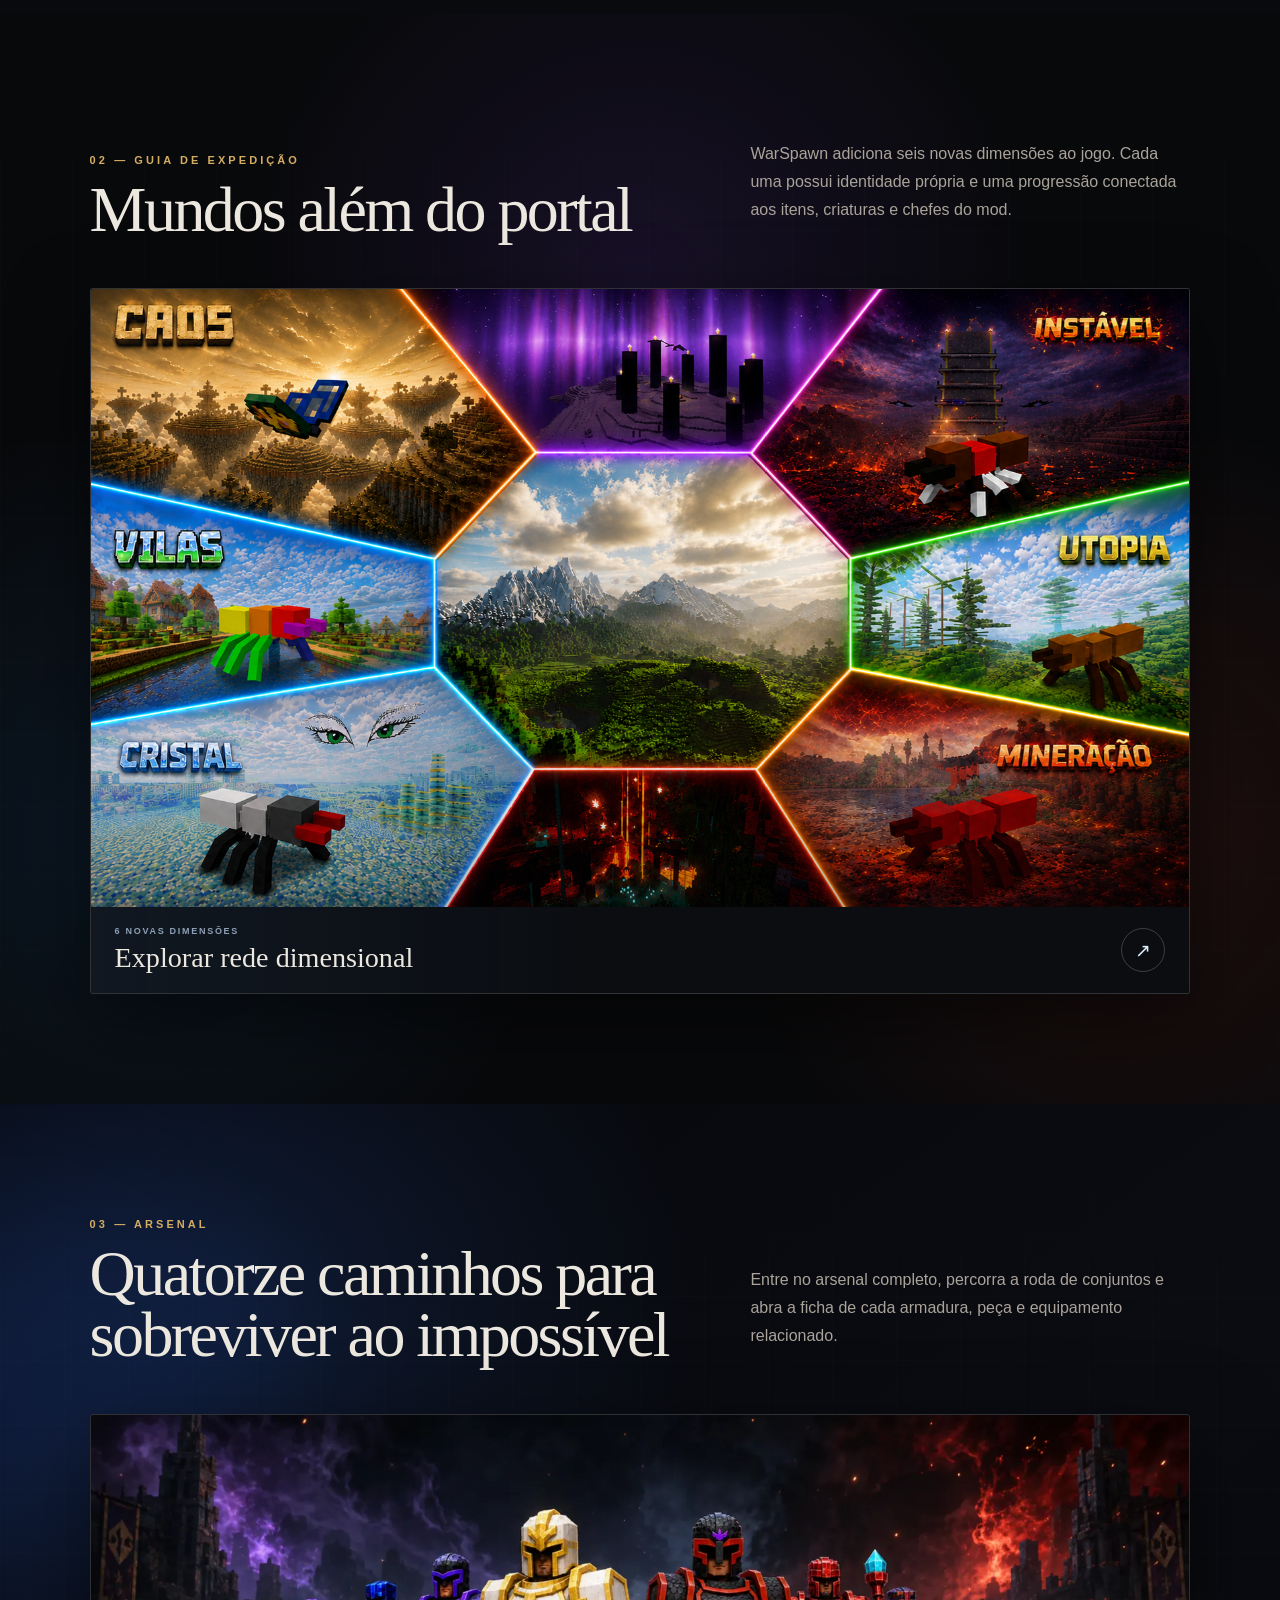
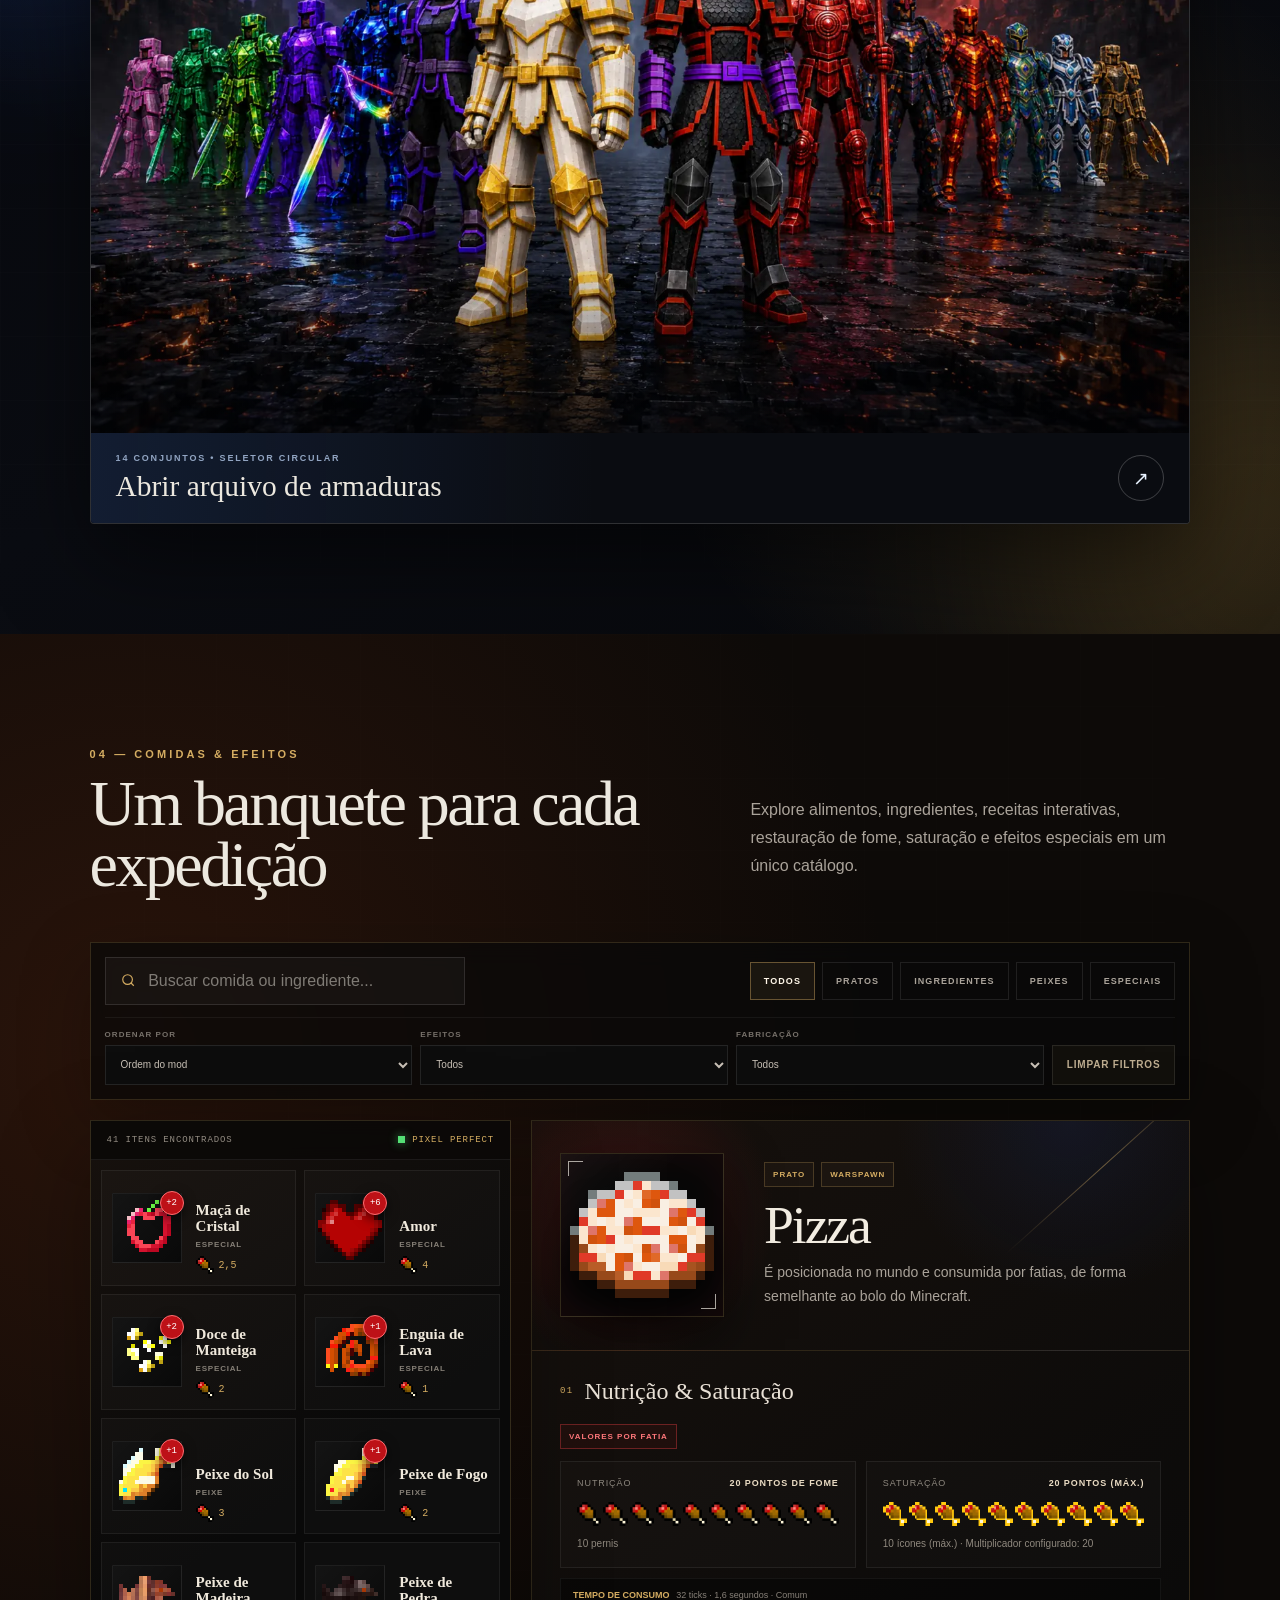
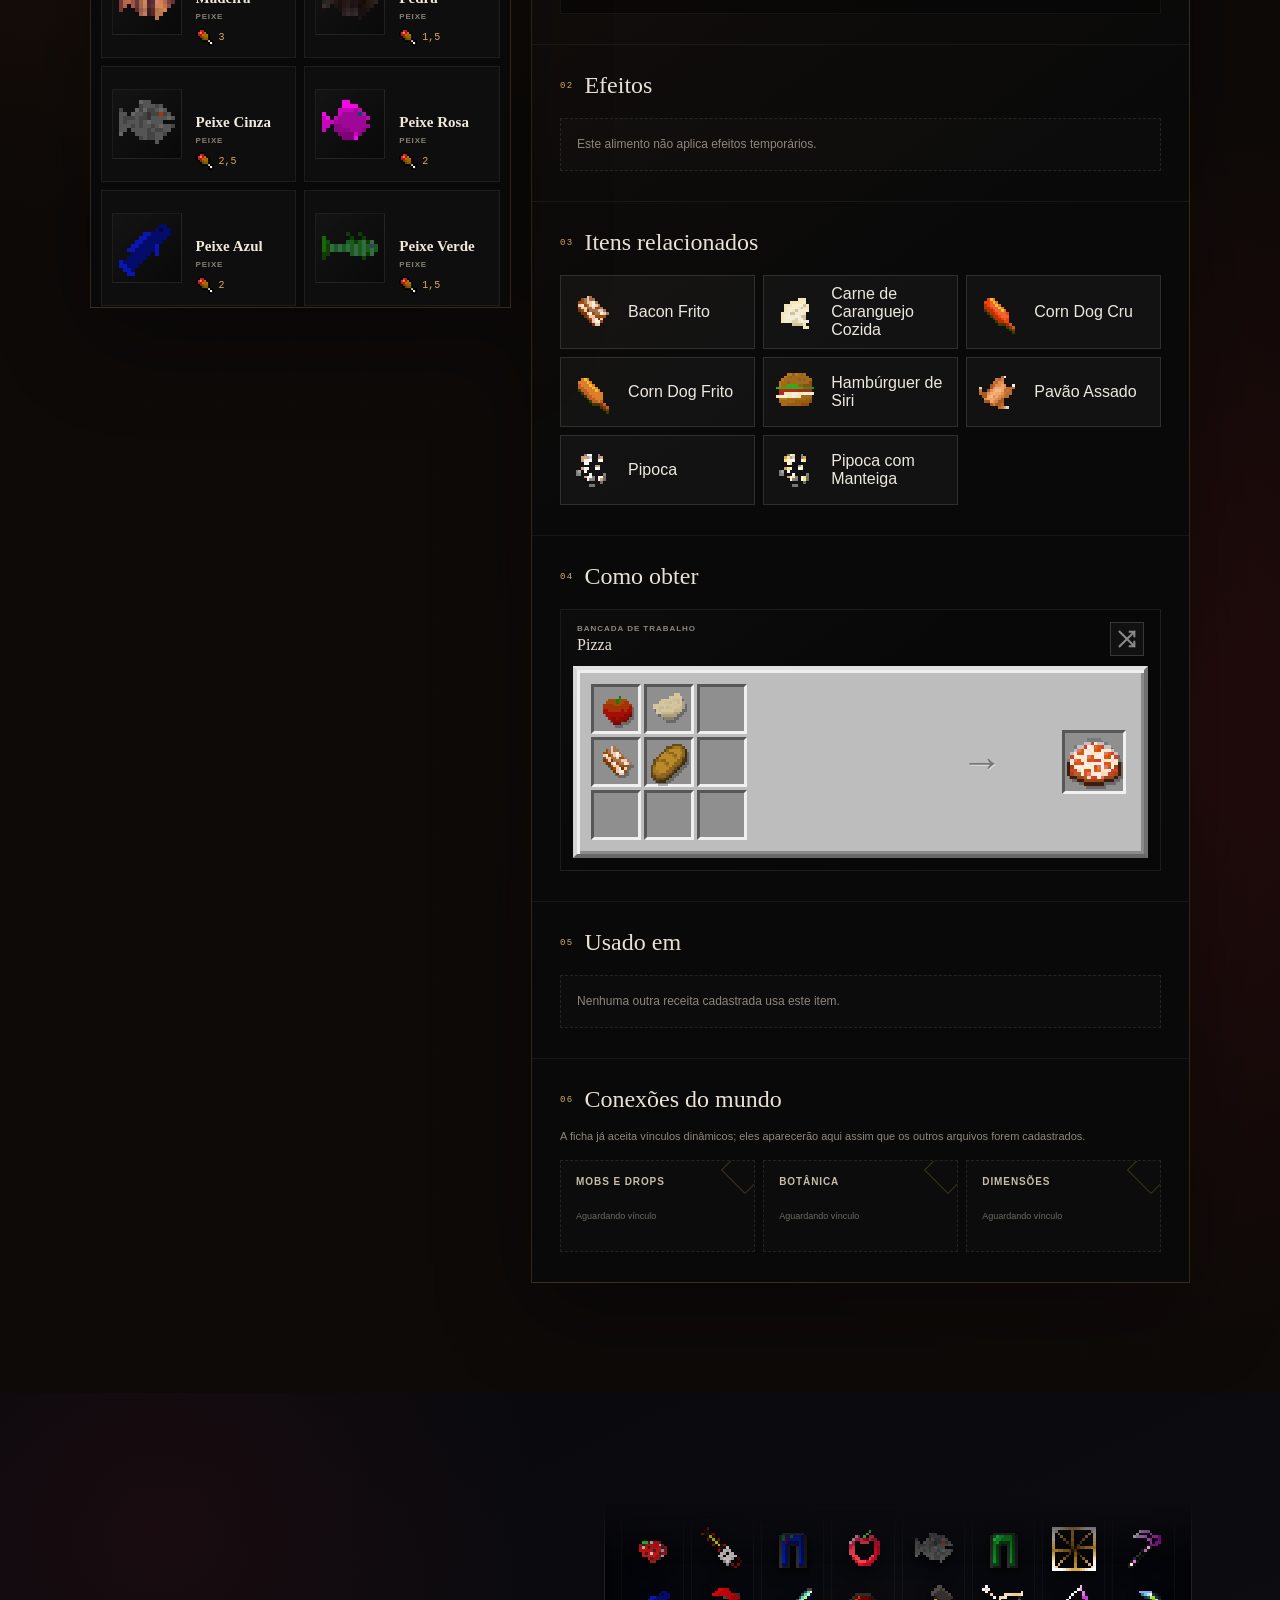
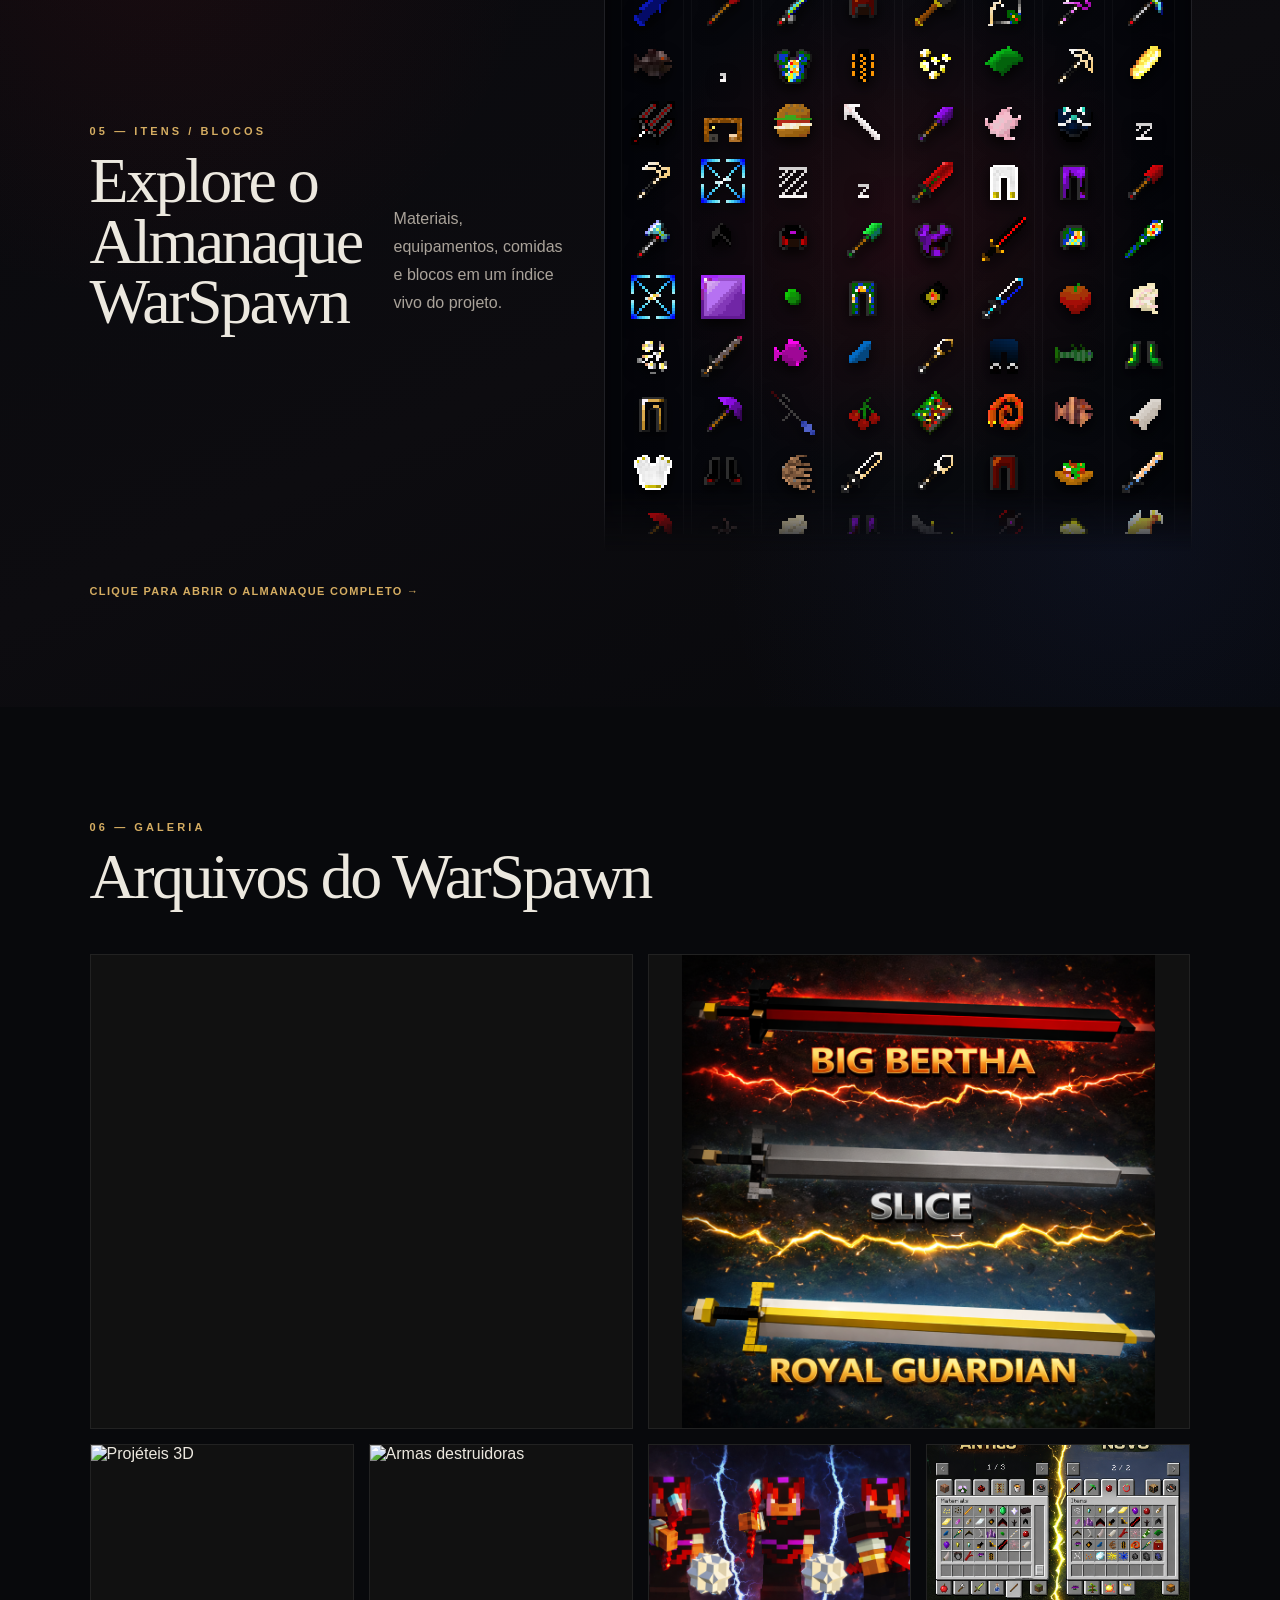
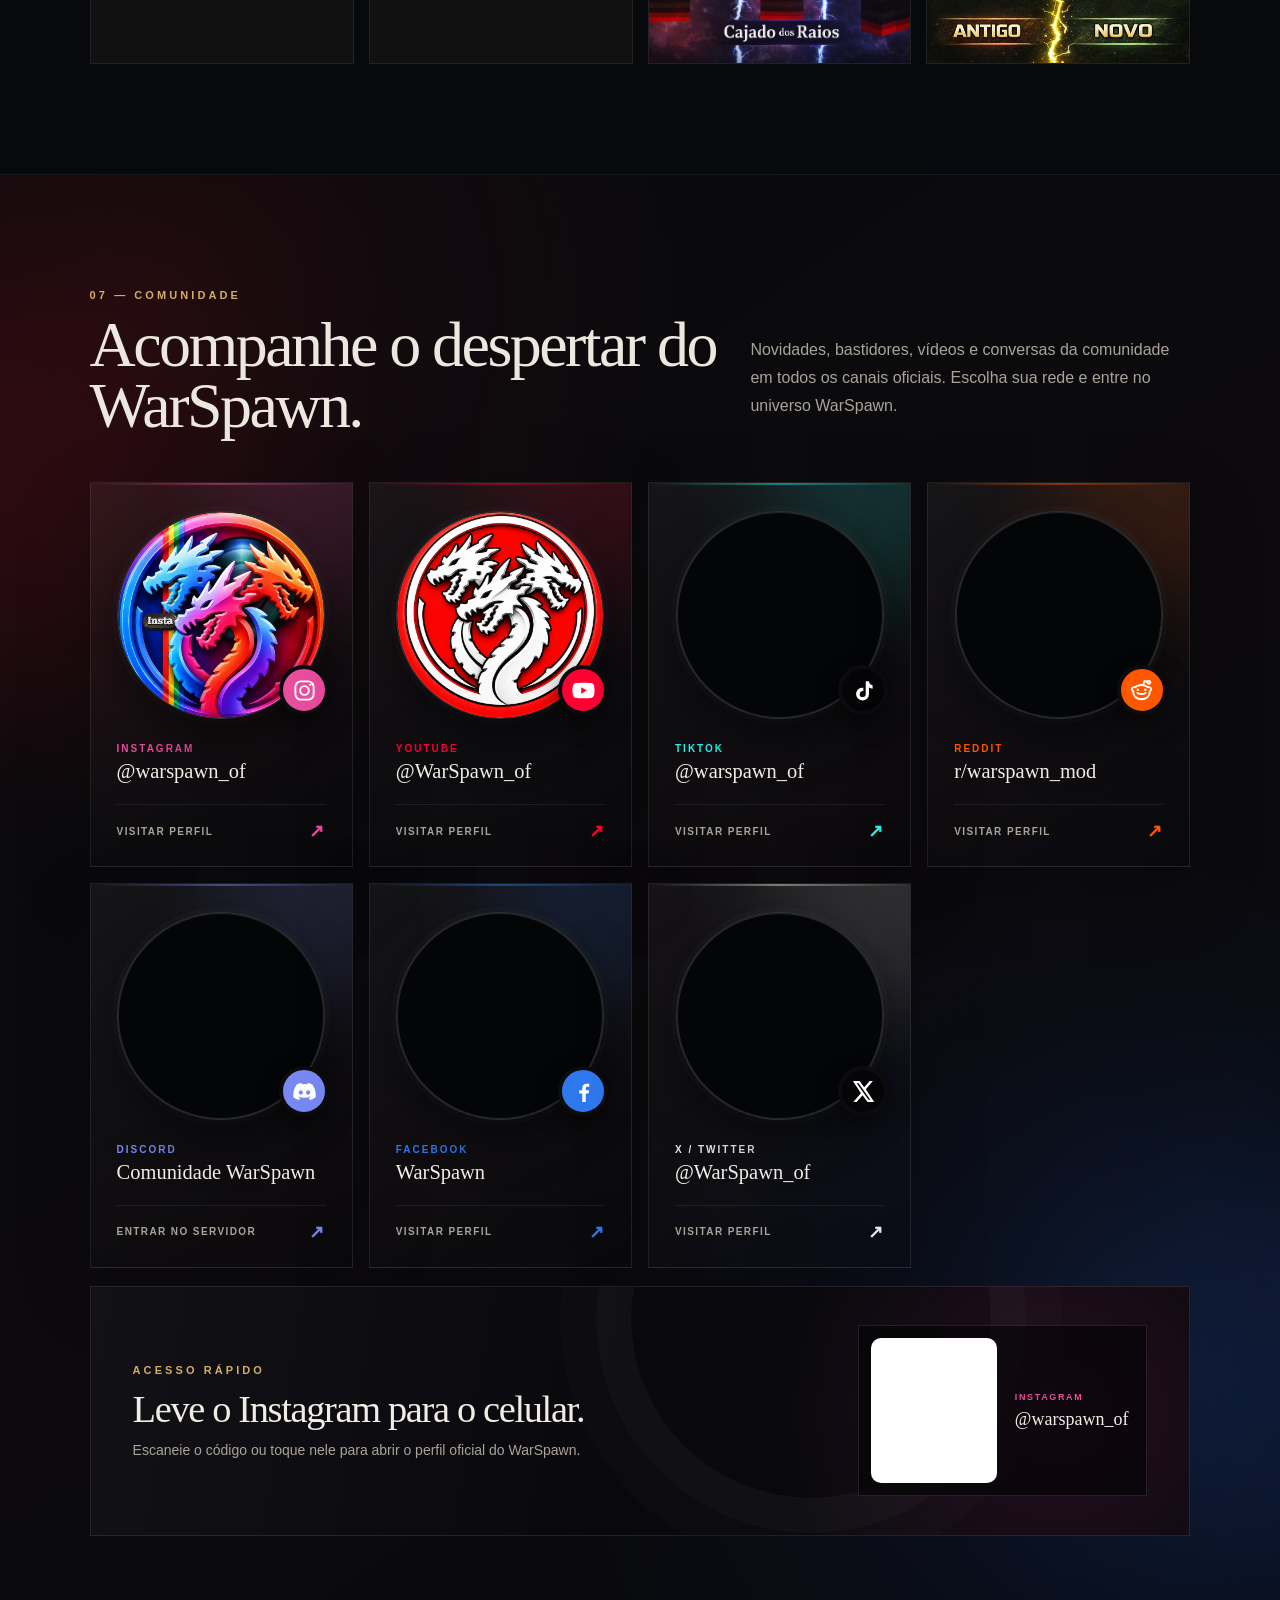
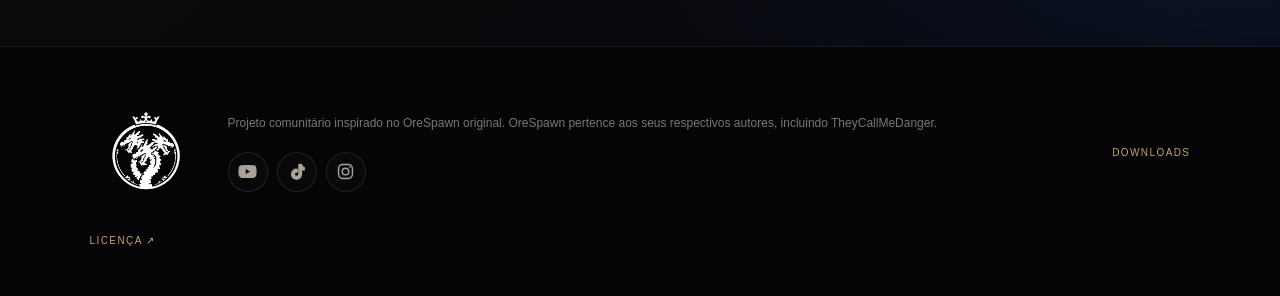
==== commit 8a15a3fd: "Polish downloads panels and add release search deep links" ====
--- a/index.html
+++ b/index.html
@@ -1078,6 +1078,6 @@
     <script src="armor-system.js?v=20261127-site-nav" defer></script>
     <script src="almanac-system.js?v=20261127-site-nav" defer></script>
     <script src="ui-sound-system.js?v=20260820-armor-sync" defer></script>
-    <script src="site-navigation.js?v=20261127-inline" defer></script>
+    <script src="site-navigation.js?v=20261127-phase-links" defer></script>
   </body>
 </html>
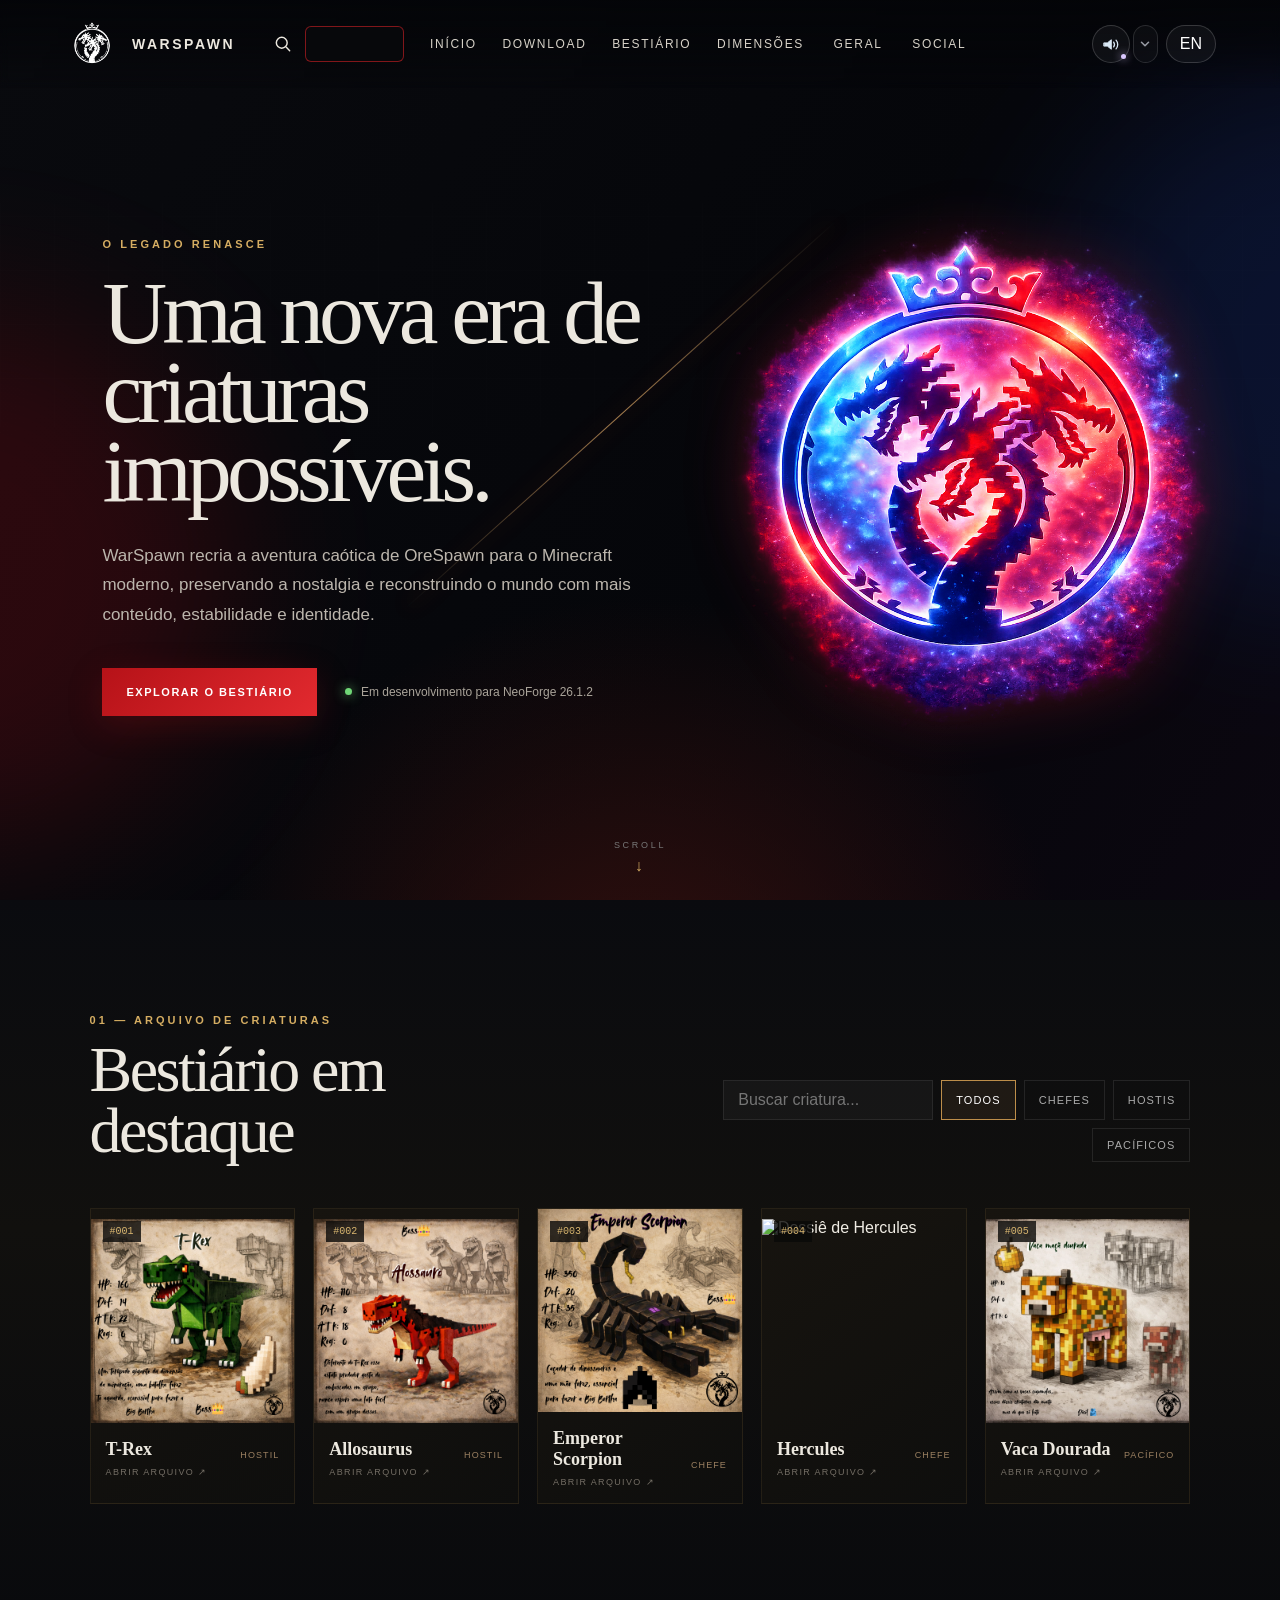
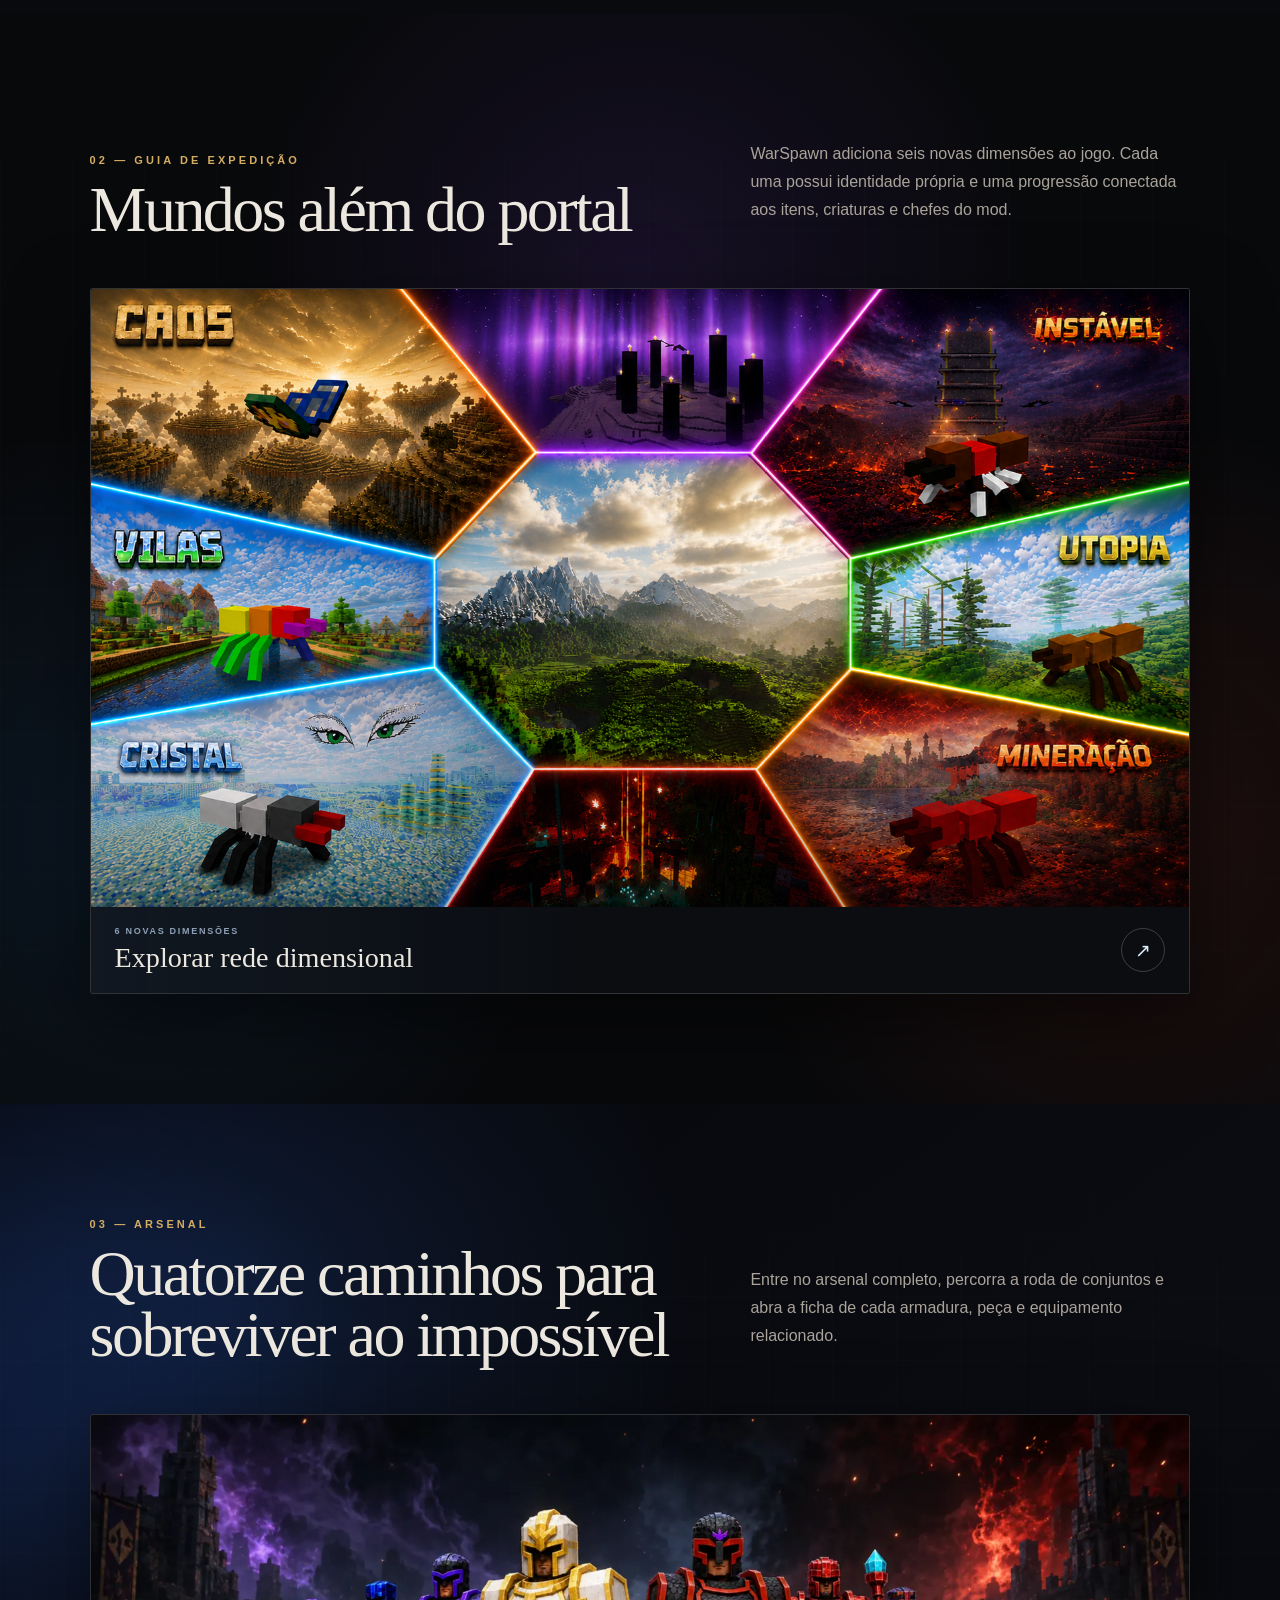
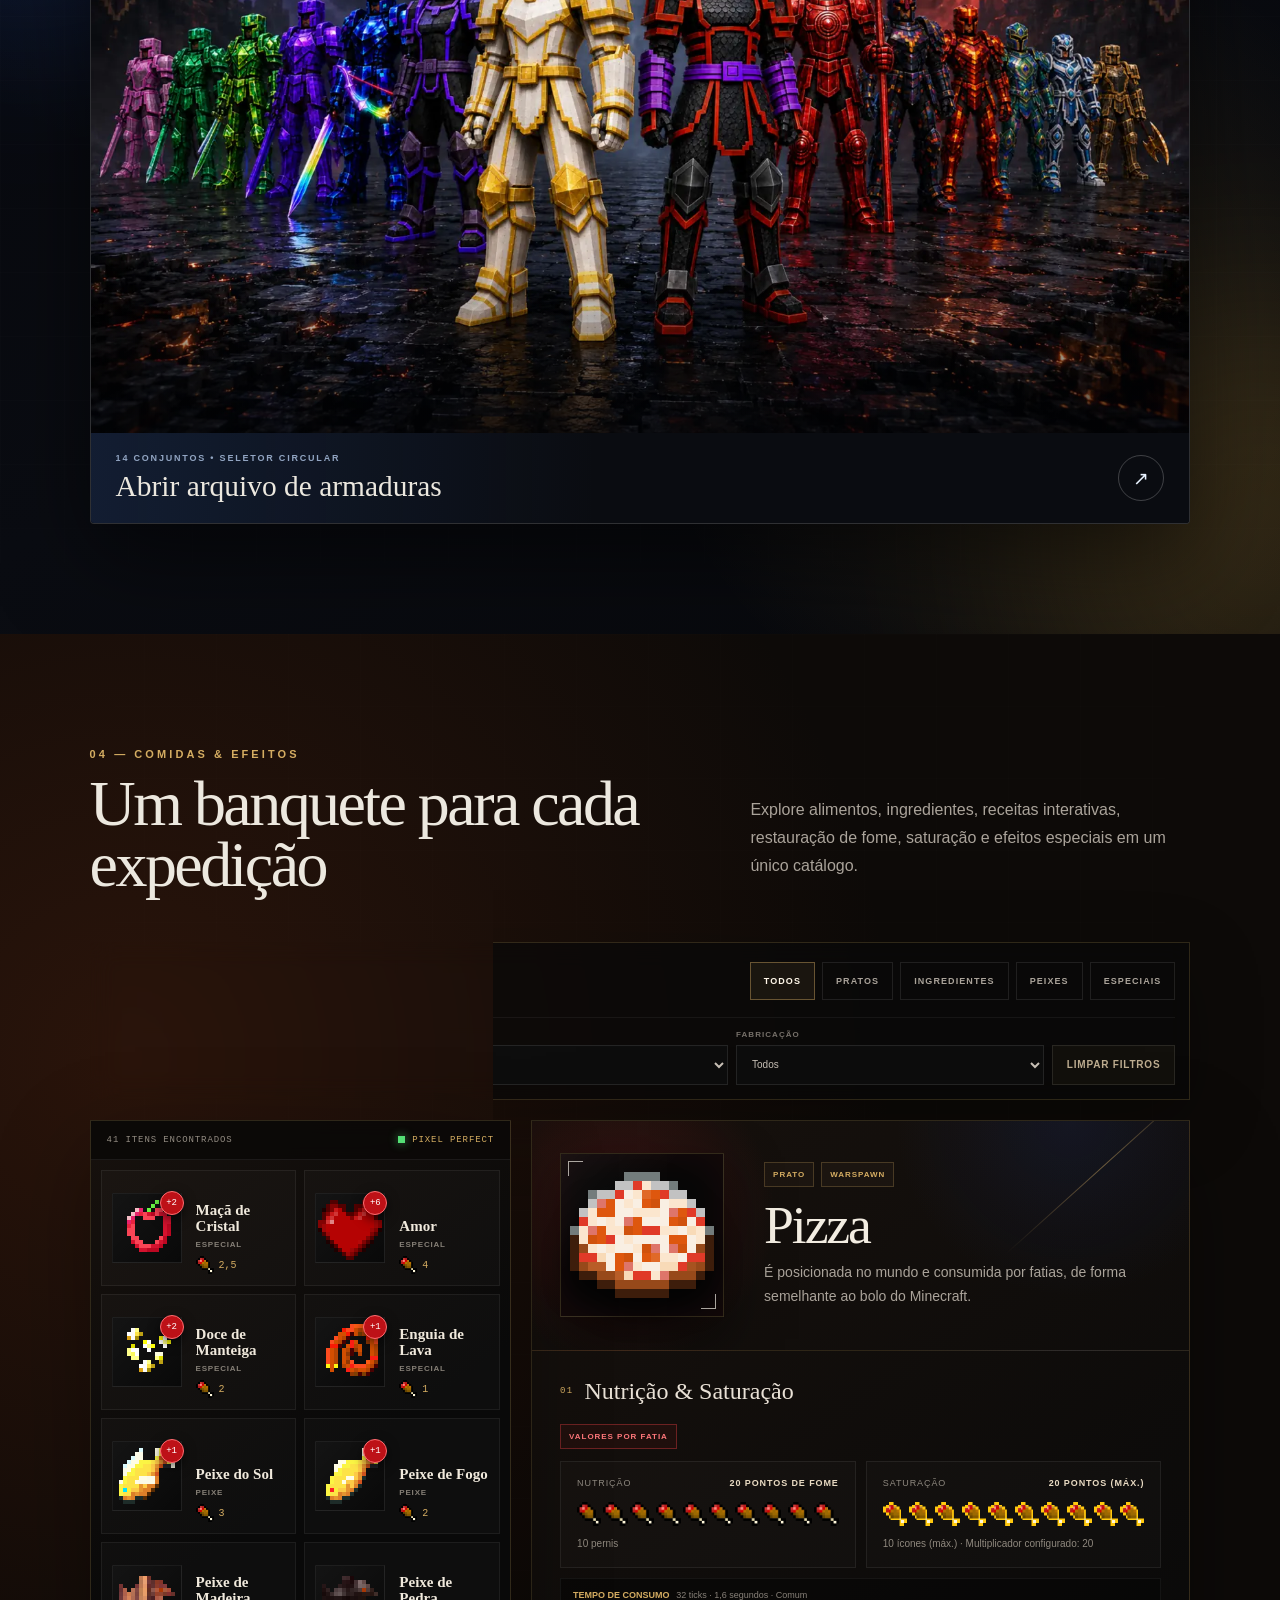
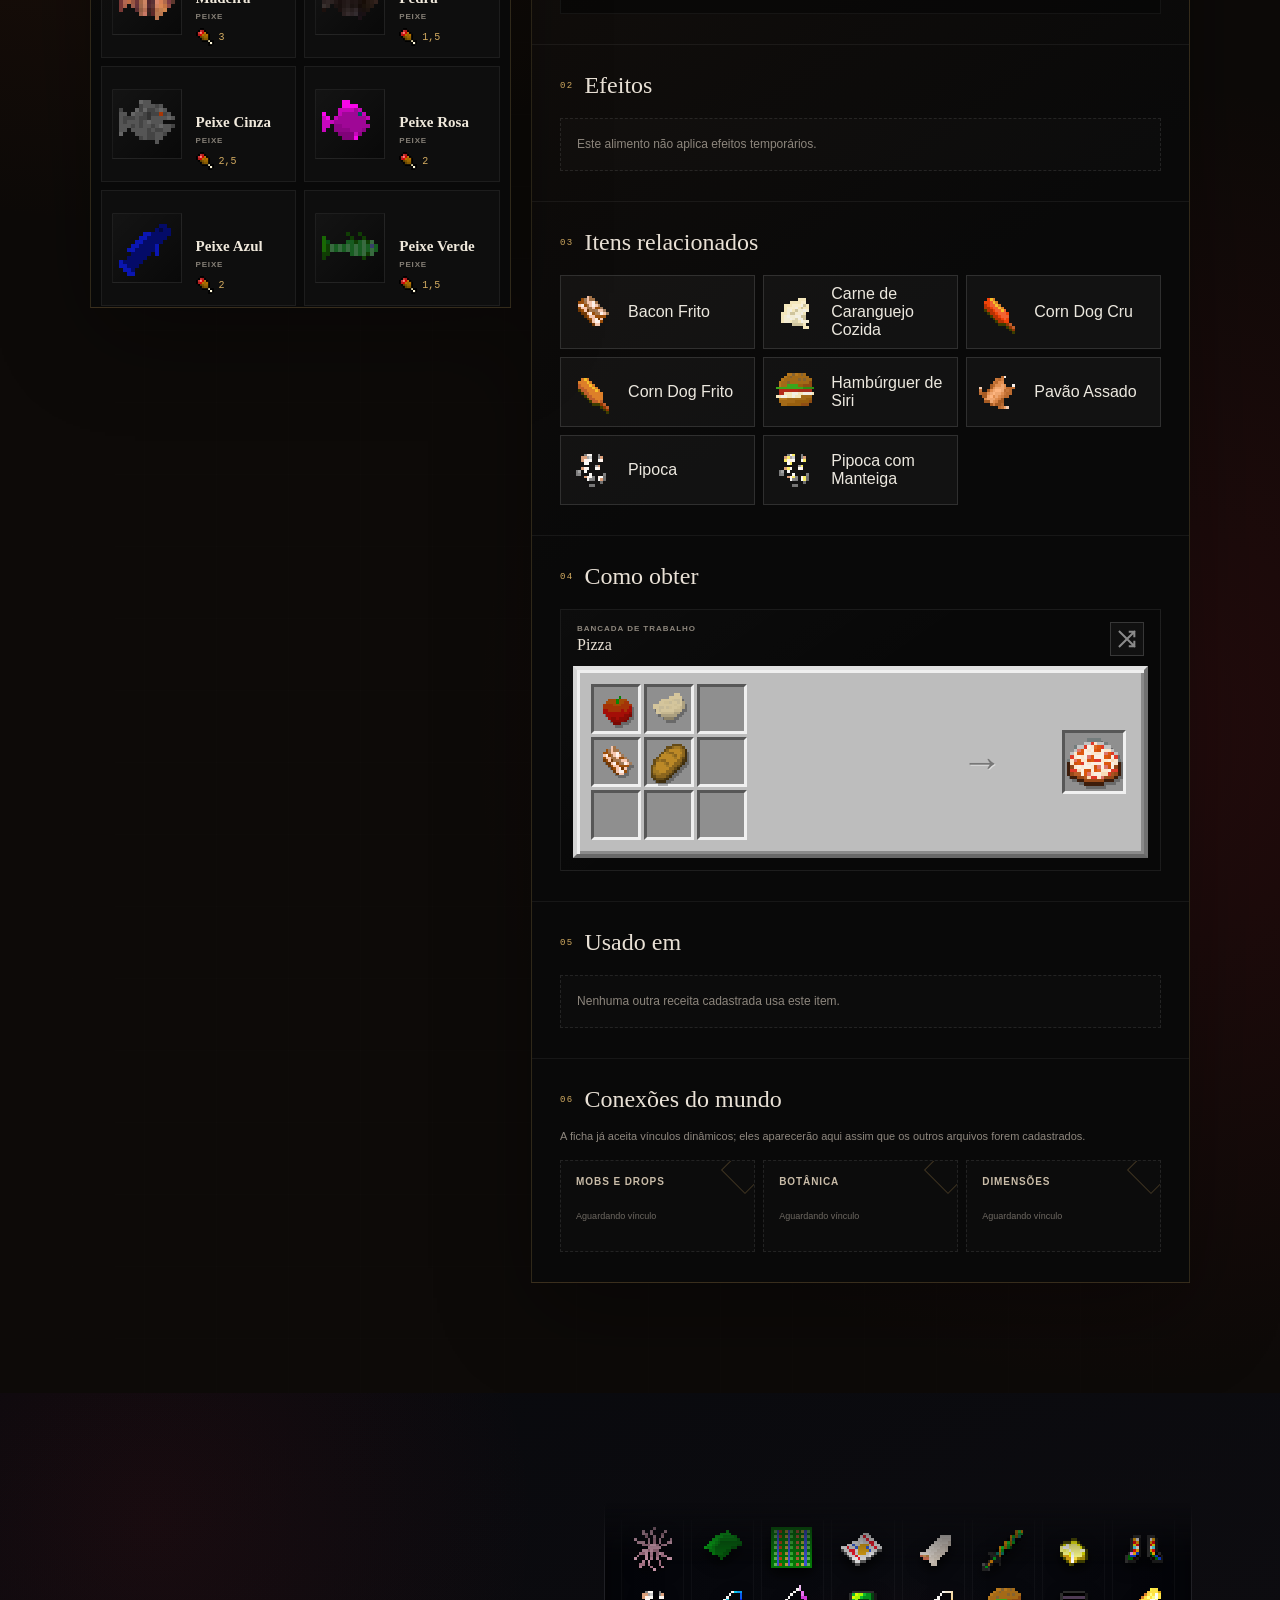
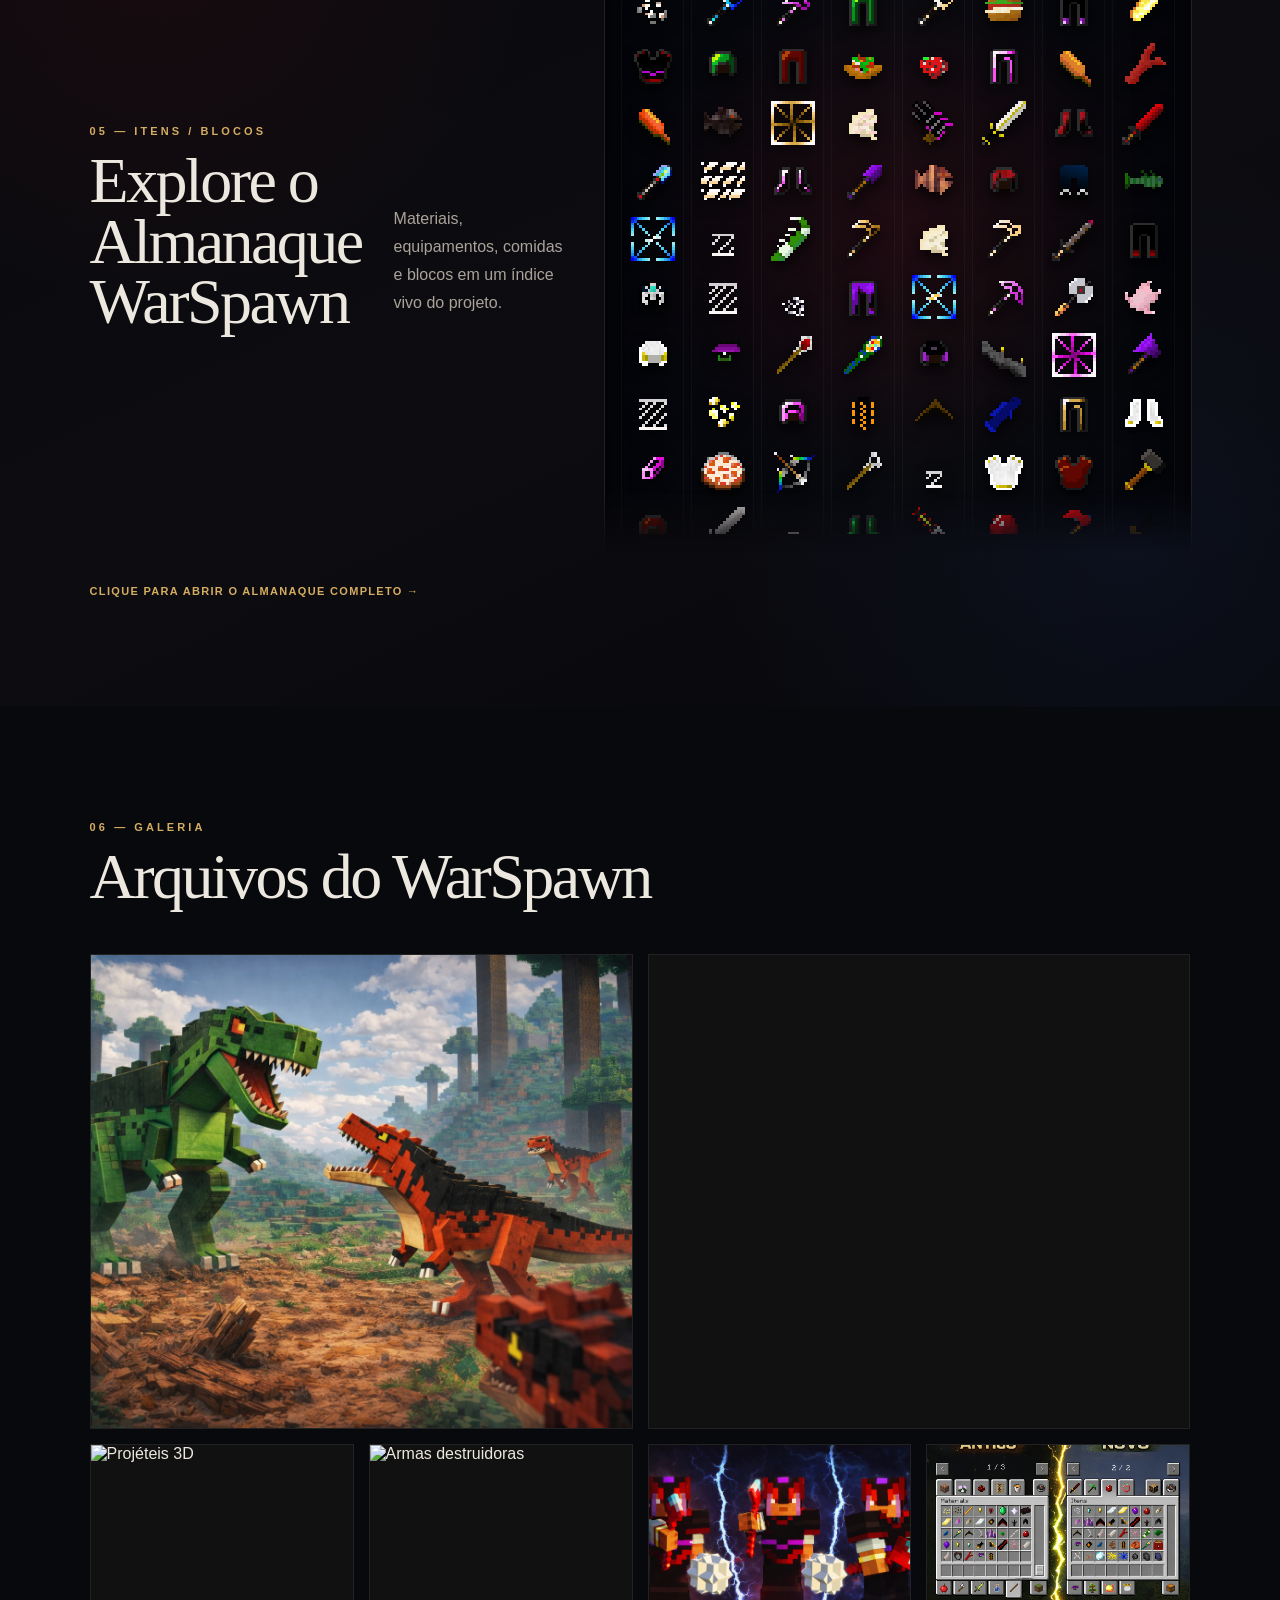
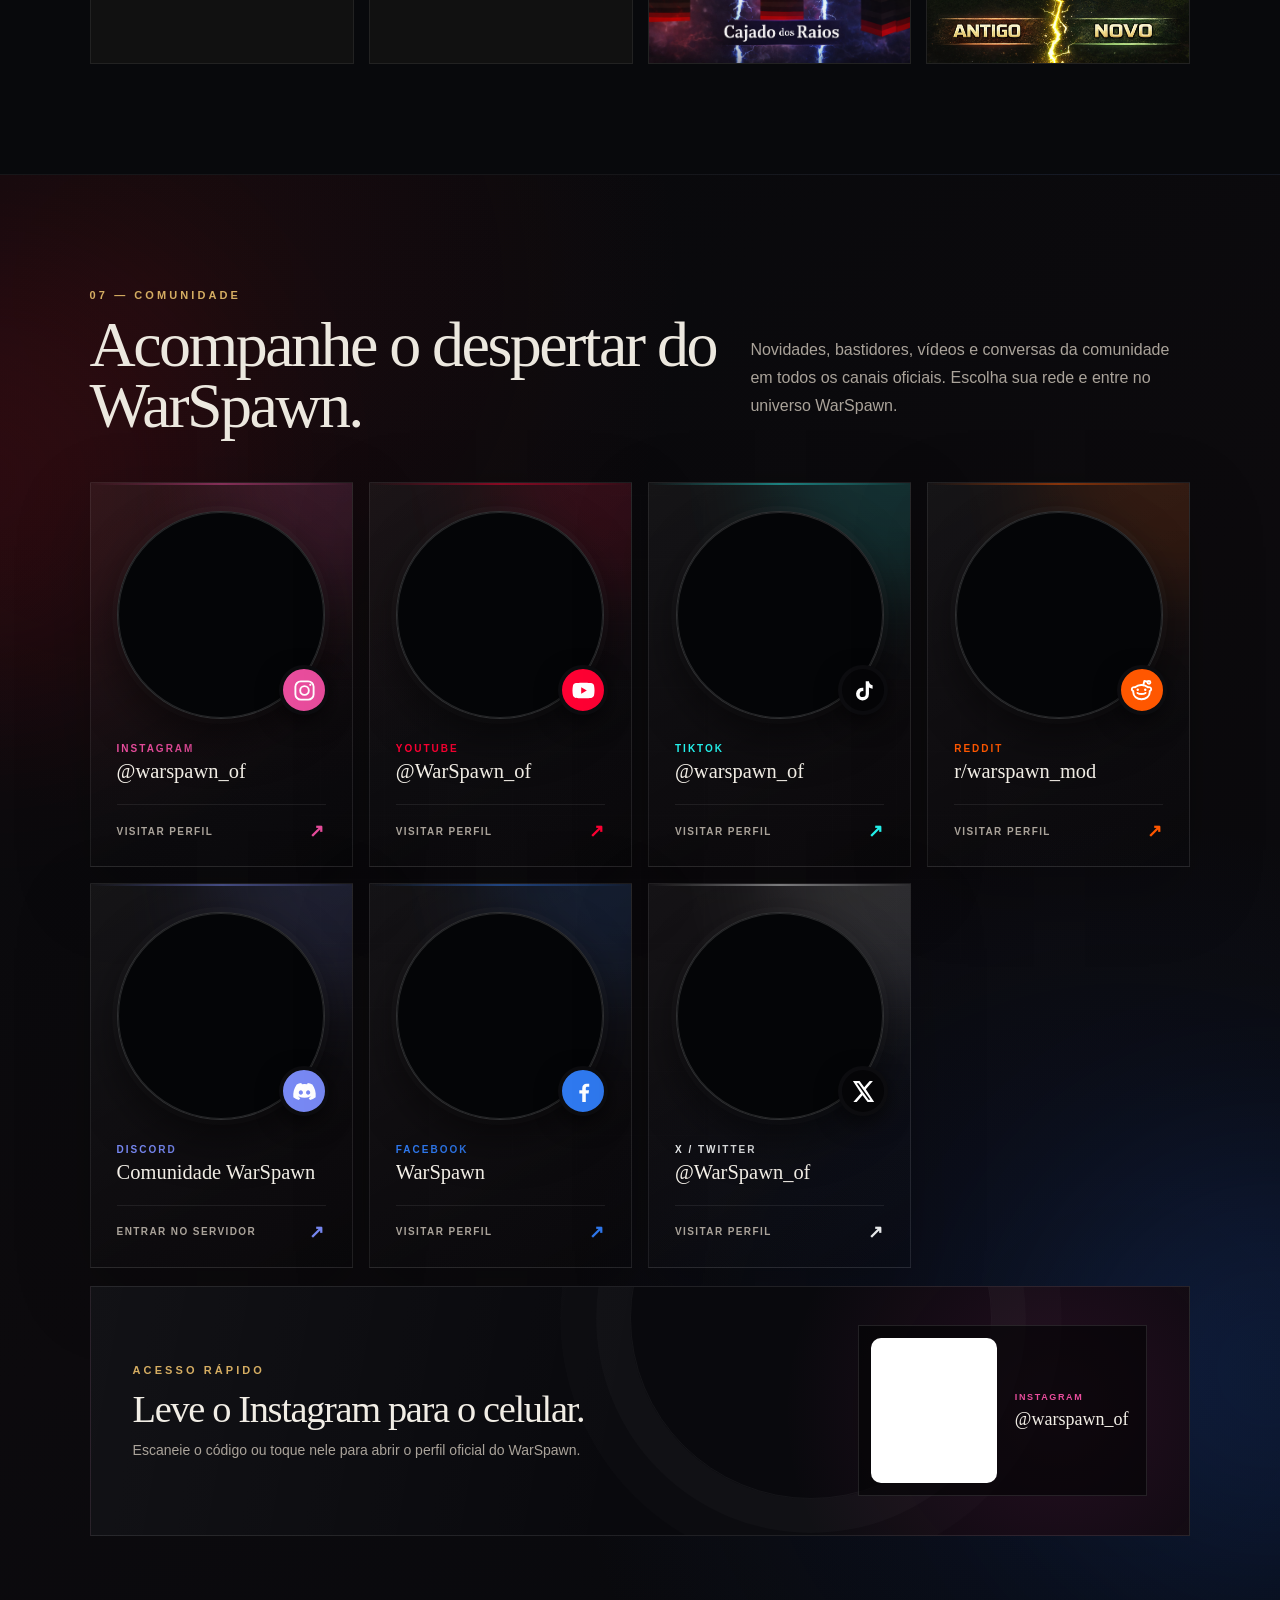
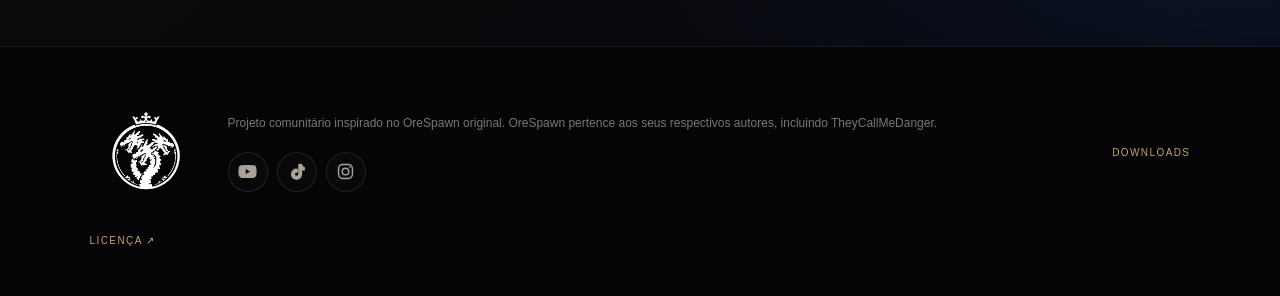
==== commit e05d9fa0: "Restore Social link after General in the fixed navigation" ====
--- a/index.html
+++ b/index.html
@@ -36,7 +36,7 @@
     <link rel="stylesheet" href="armor-system.css?v=20260919-vanilla-nodes" />
     <link rel="stylesheet" href="almanac-system.css?v=20260920-home-showcase" />
     <link rel="stylesheet" href="ui-sound-system.css?v=20260819-arsenal-polish" />
-    <link rel="stylesheet" href="site-navigation.css?v=20261127-inline">
+    <link rel="stylesheet" href="site-navigation.css?v=20261127-social">
     <title>WarSpawn — Bestiário Oficial</title>
   </head>
   <body>
@@ -70,6 +70,7 @@
             <a href="#galeria" data-i18n="navGallery">Galeria</a>
           </div>
         </div>
+        <a href="#redes">Social</a>
       </nav>
       <div class="header-controls">
         <div class="audio-control" id="audio-control">
--- a/site-navigation.css
+++ b/site-navigation.css
@@ -129,7 +129,7 @@
 .nav-general-links a::after { display: none; }
 #galeria figure[id] { scroll-margin-top: 100px; }
 
-@media (max-width: 960px) {
+@media (max-width: 1040px) {
   .site-header {
     --site-header-height: 112px;
     height: var(--site-header-height);
@@ -154,5 +154,5 @@
   .section, #galeria figure[id] { scroll-margin-top: 112px; }
 }
 @media (max-width: 390px) {
-  .site-header .primary-nav { letter-spacing: 0; }
+  .site-header .primary-nav { gap: 2px; margin-inline: -8px; letter-spacing: 0; }
 }
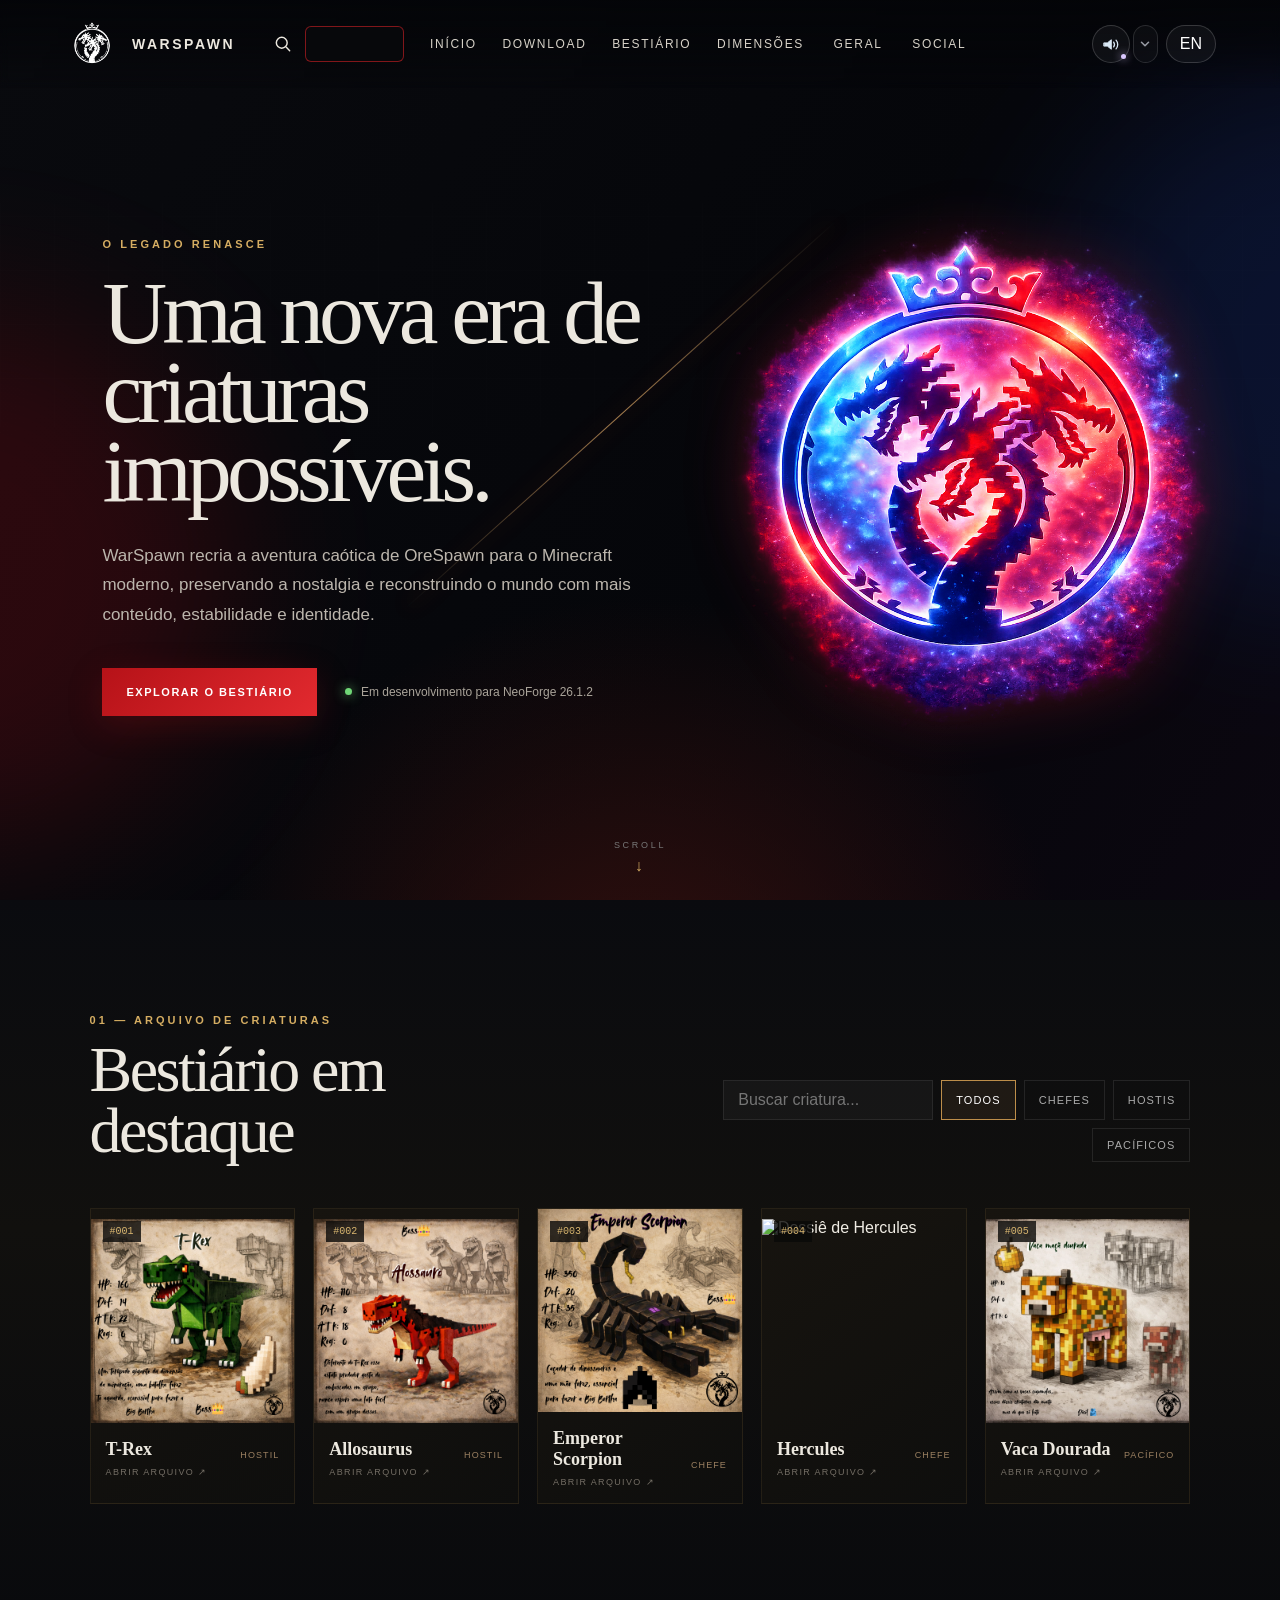
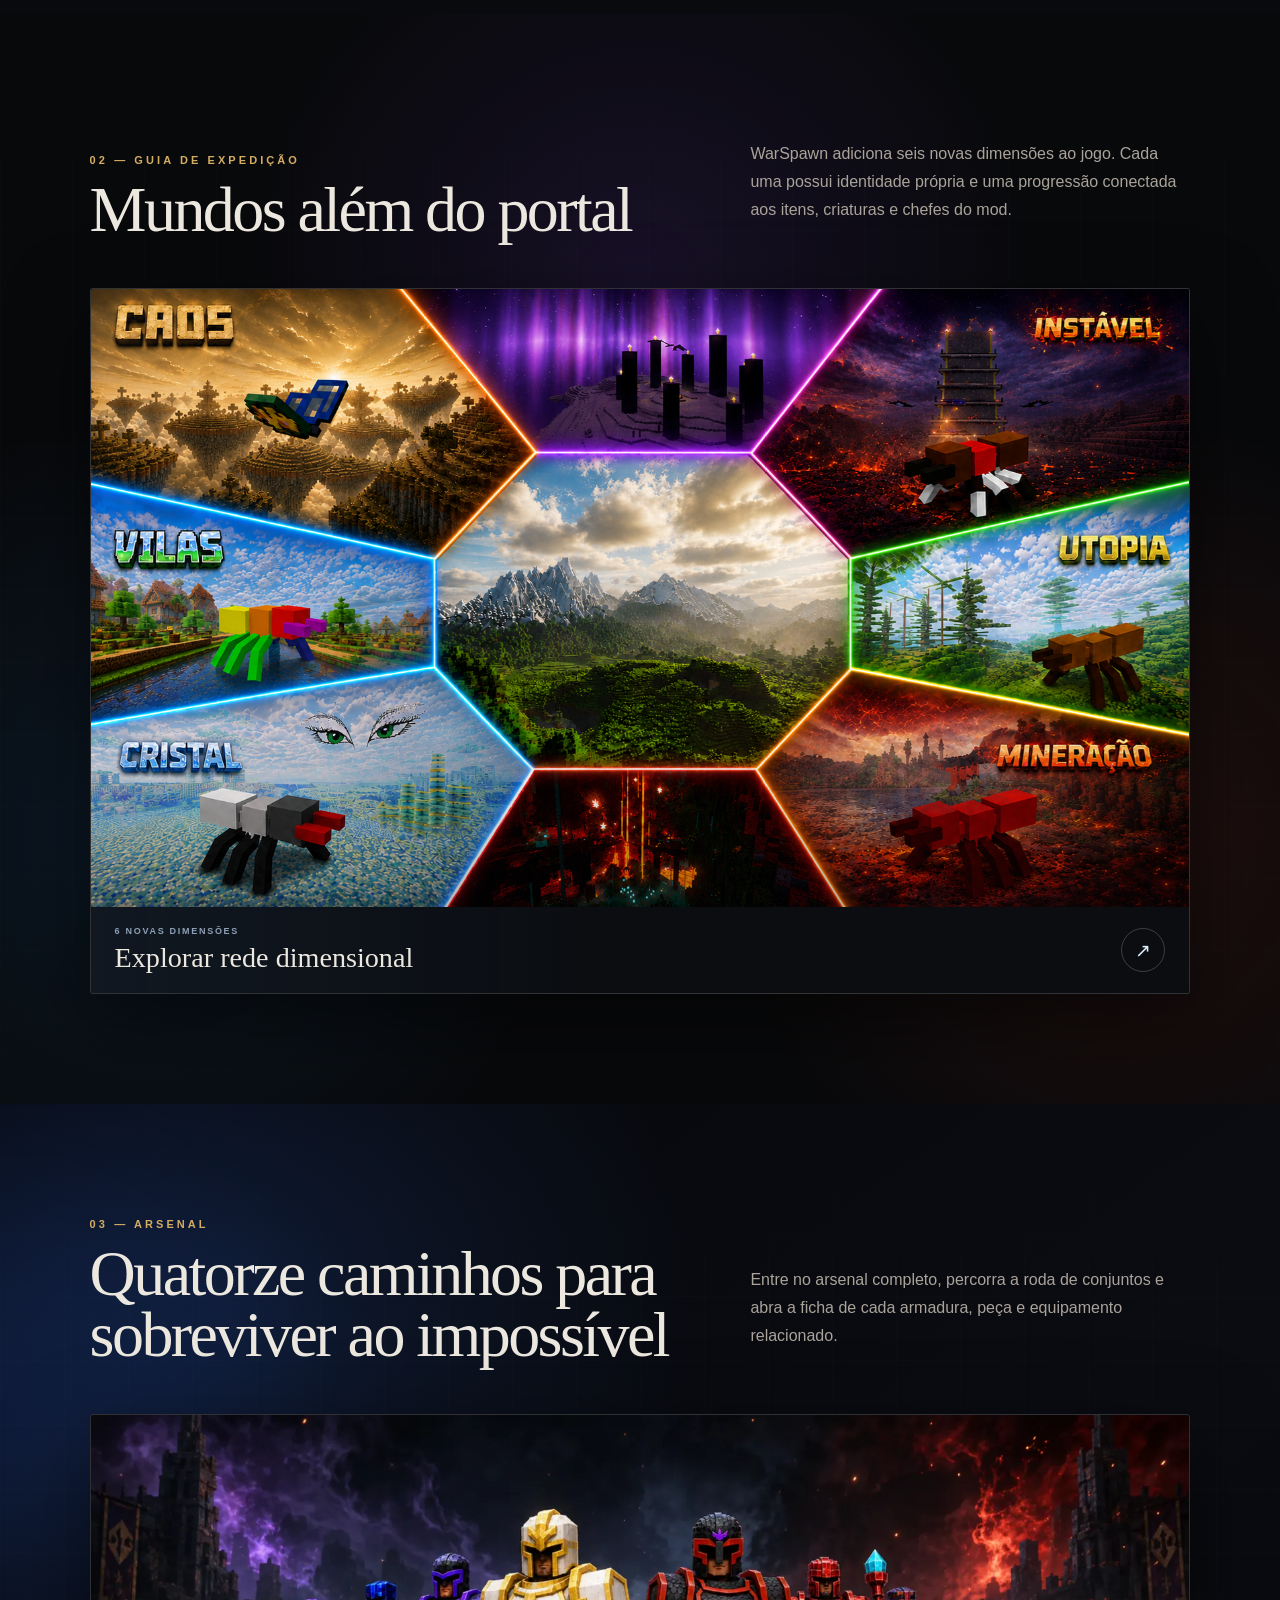
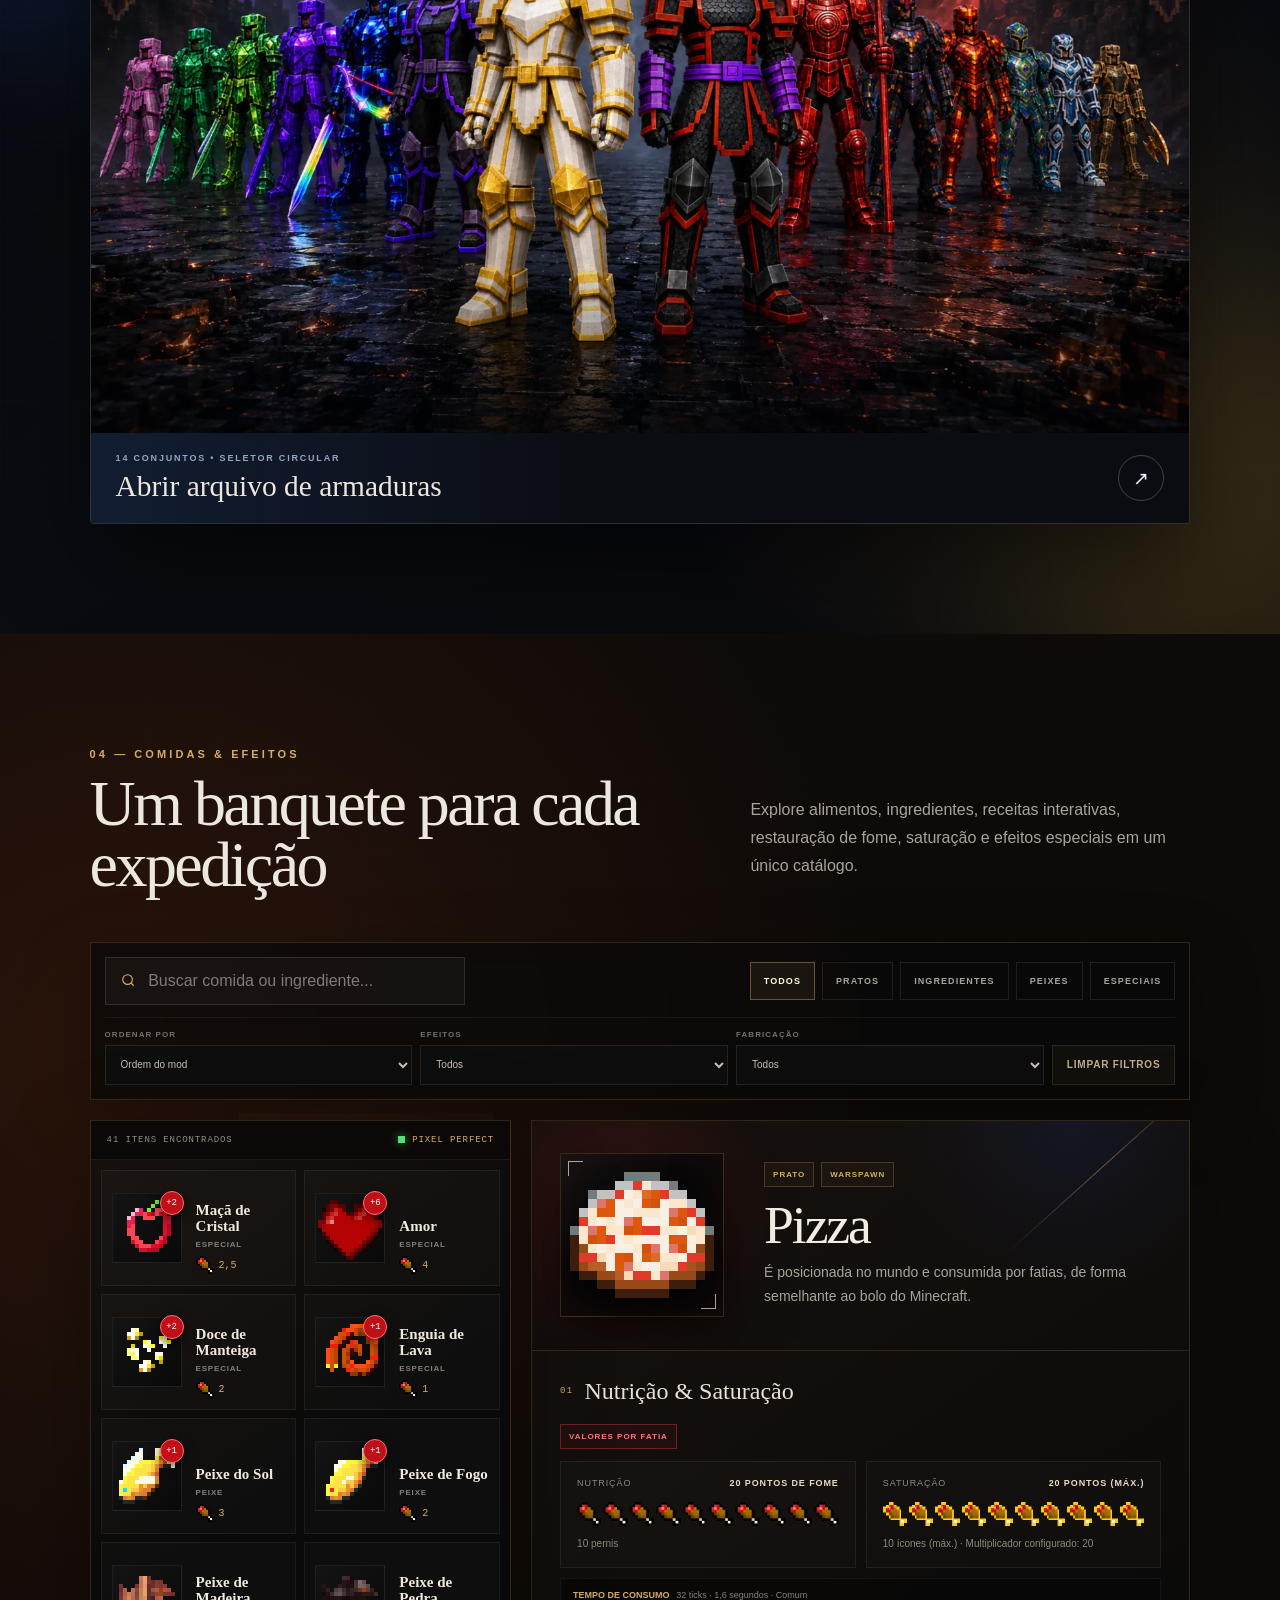
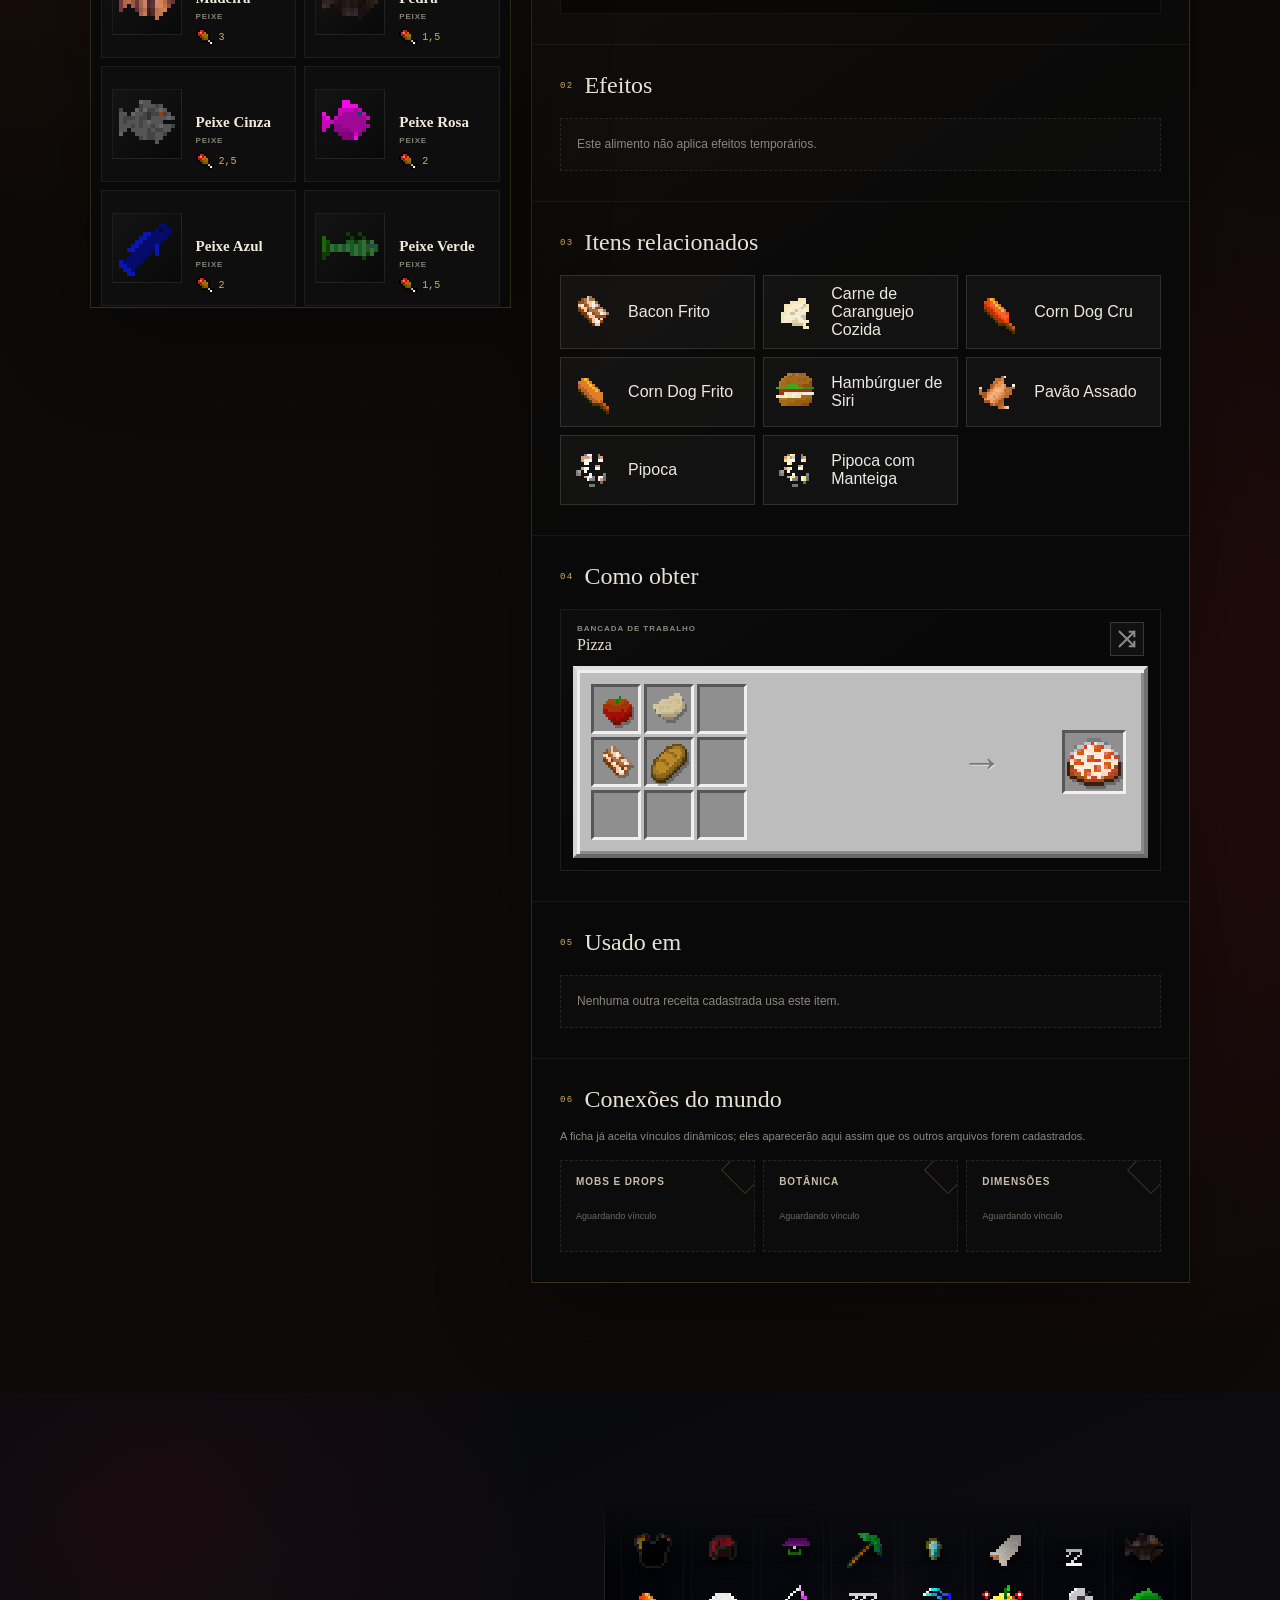
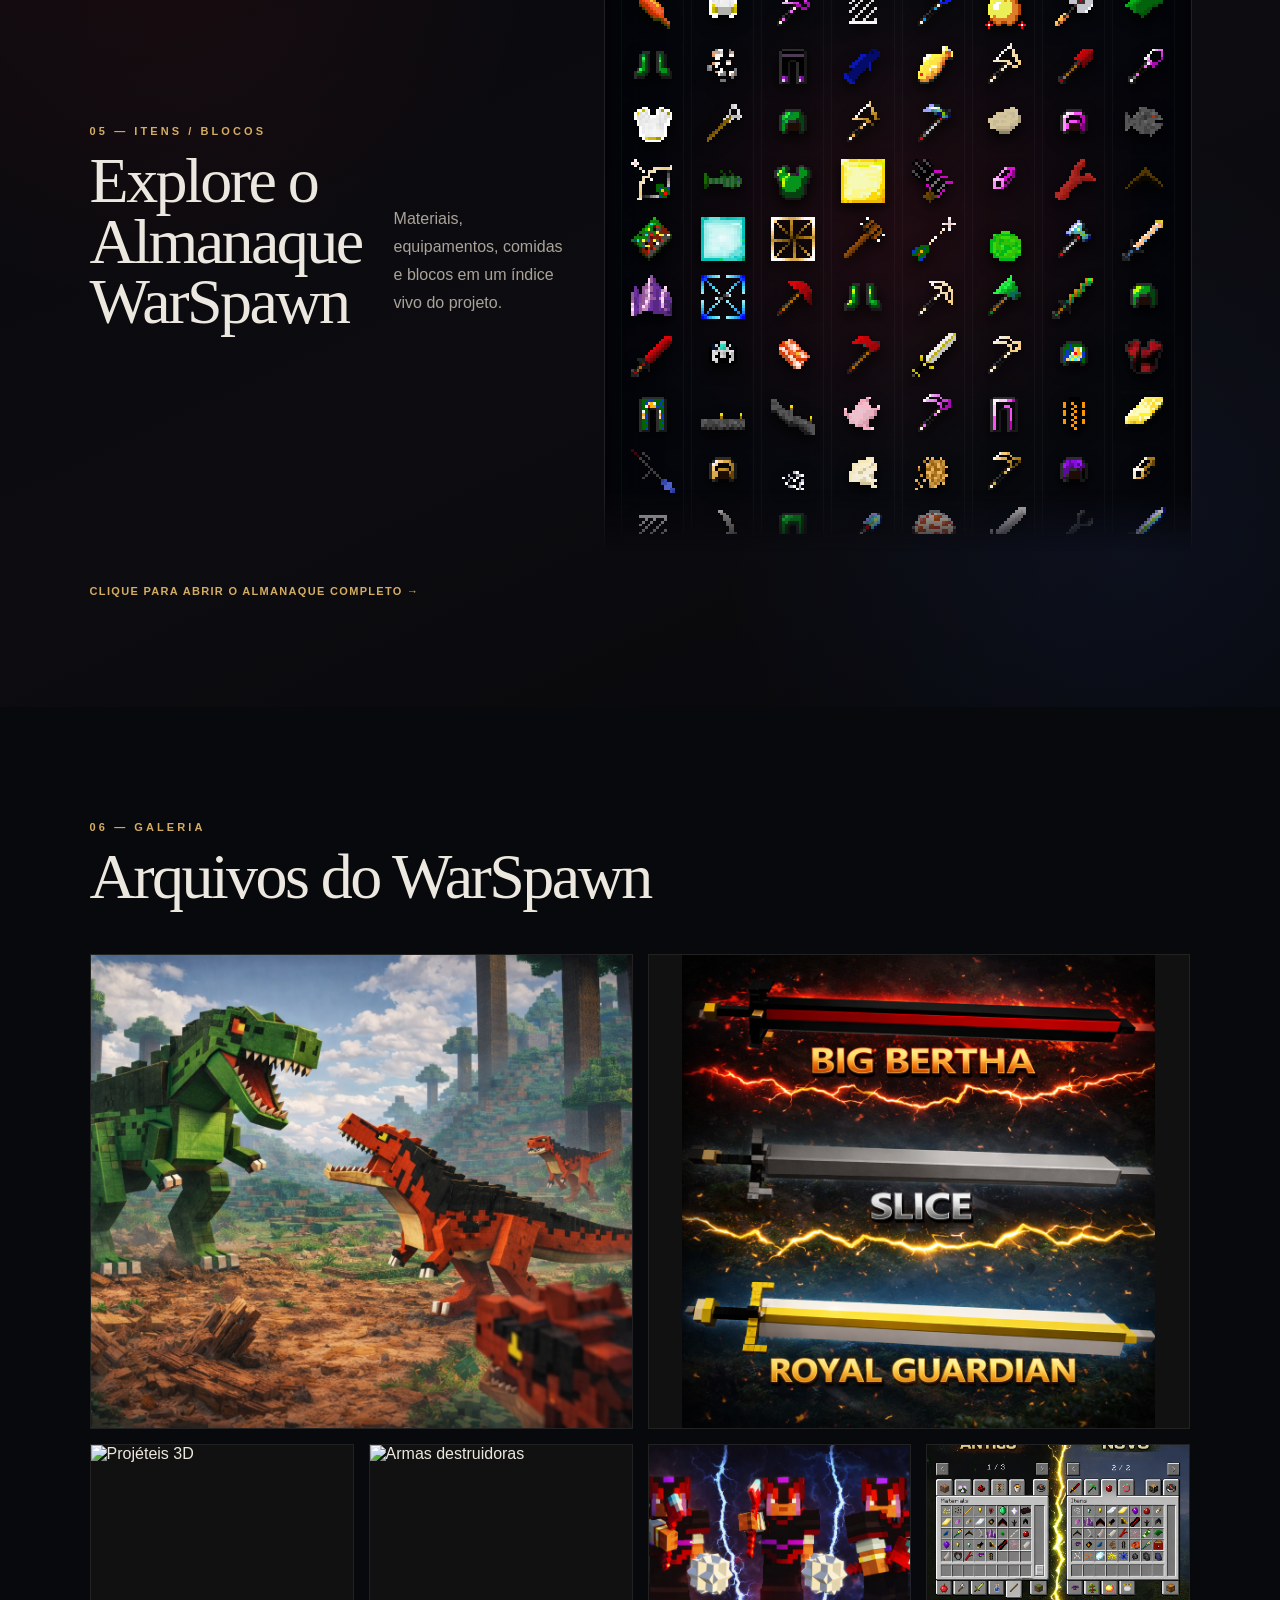
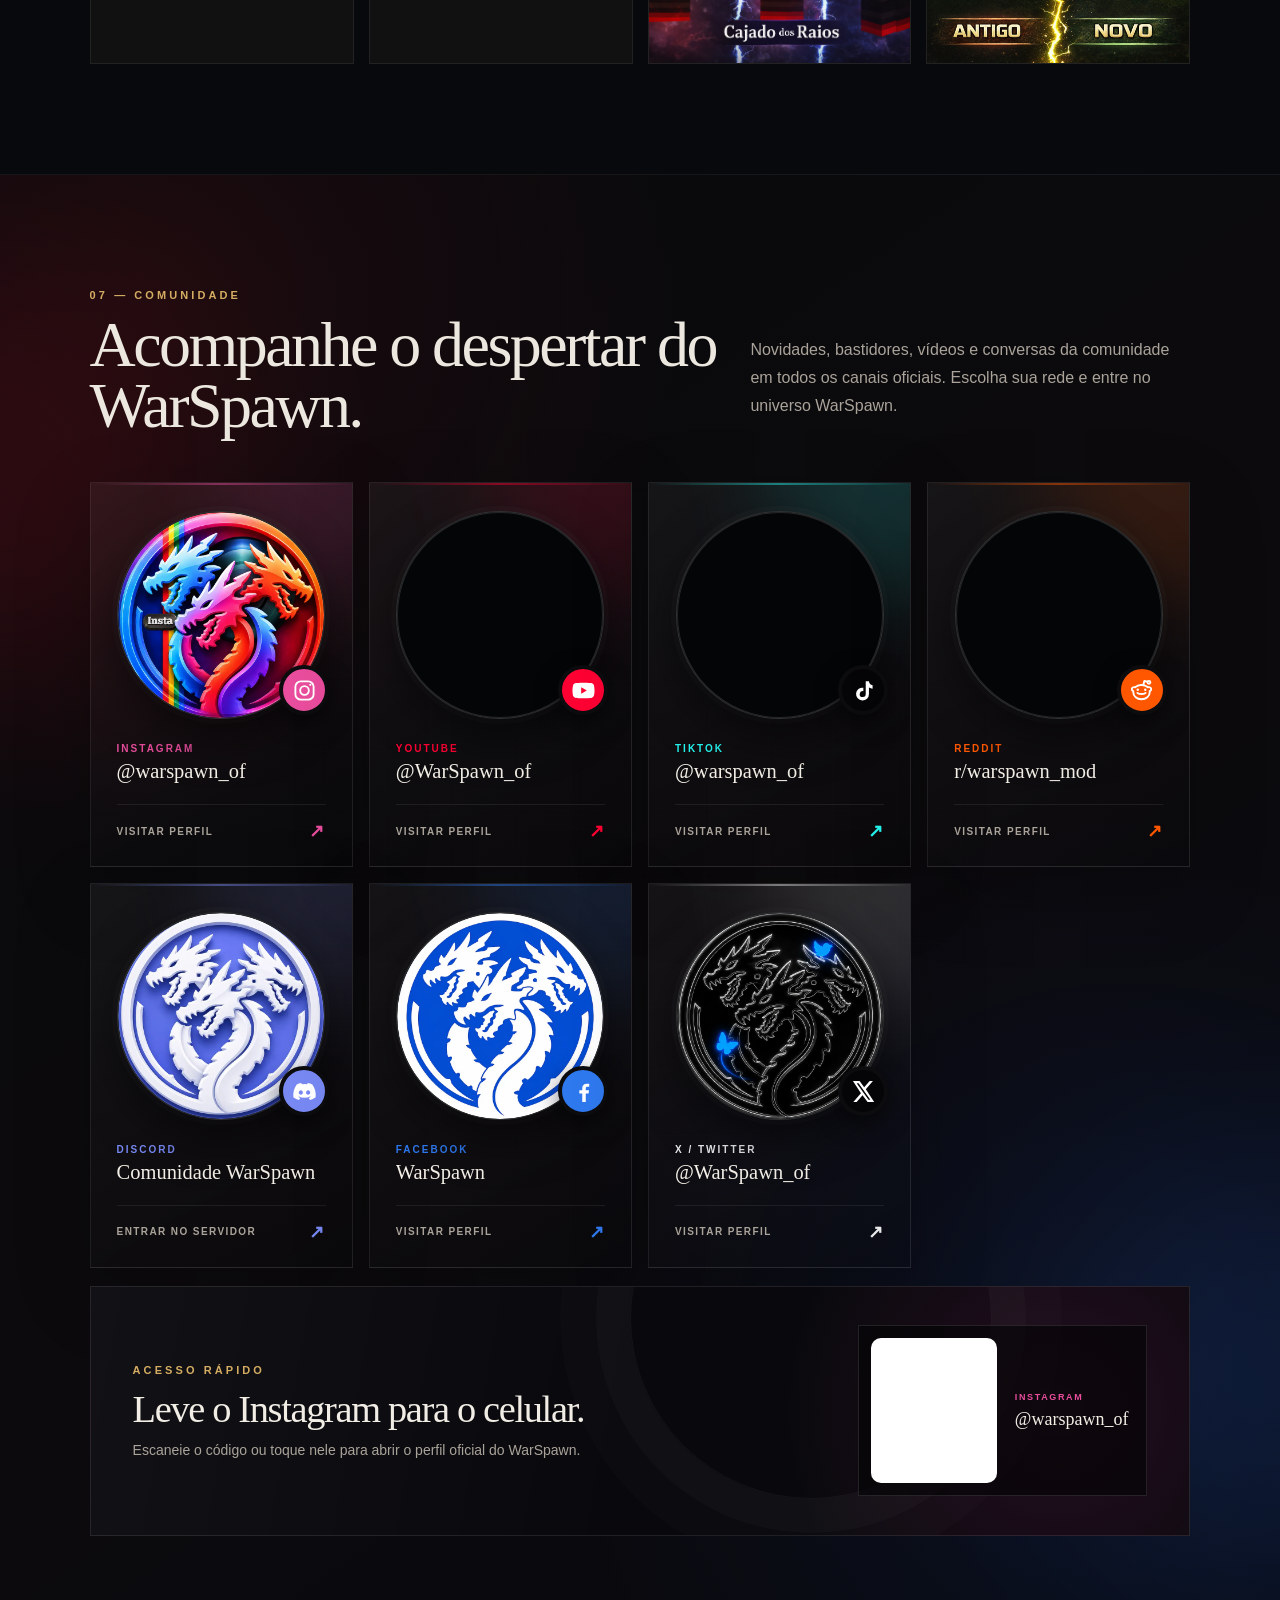
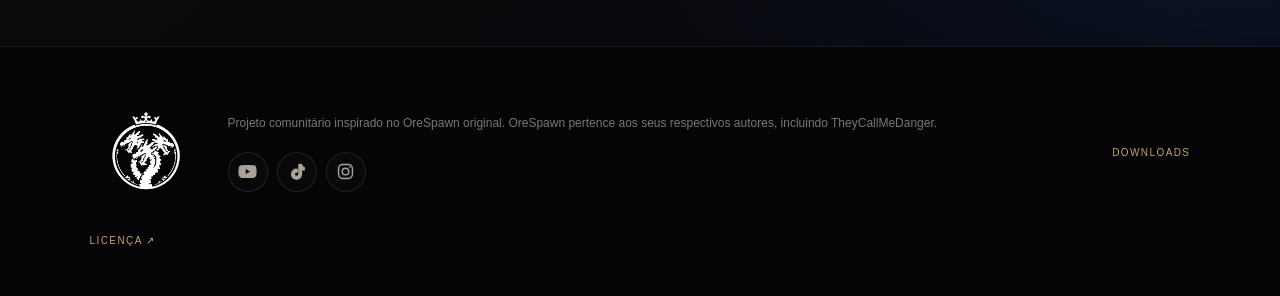
==== commit 7e3783bc: "Extend WarSpawn interface sounds to Downloads and newer controls" ====
--- a/index.html
+++ b/index.html
@@ -1076,9 +1076,9 @@
     <script src="crafting-data.js?v=20260919-items-blocks" defer></script>
     <script src="almanac-data.js?v=20260919-items-blocks" defer></script>
     <script src="food-system.js?v=20260919-items-blocks" defer></script>
-    <script src="armor-system.js?v=20261127-site-nav" defer></script>
+    <script src="armor-system.js?v=20261127-ui-sound-coverage" defer></script>
     <script src="almanac-system.js?v=20261127-site-nav" defer></script>
-    <script src="ui-sound-system.js?v=20260820-armor-sync" defer></script>
-    <script src="site-navigation.js?v=20261127-phase-links" defer></script>
+    <script src="ui-sound-system.js?v=20261127-ui-sound-coverage" defer></script>
+    <script src="site-navigation.js?v=20261127-ui-sound-coverage" defer></script>
   </body>
 </html>
